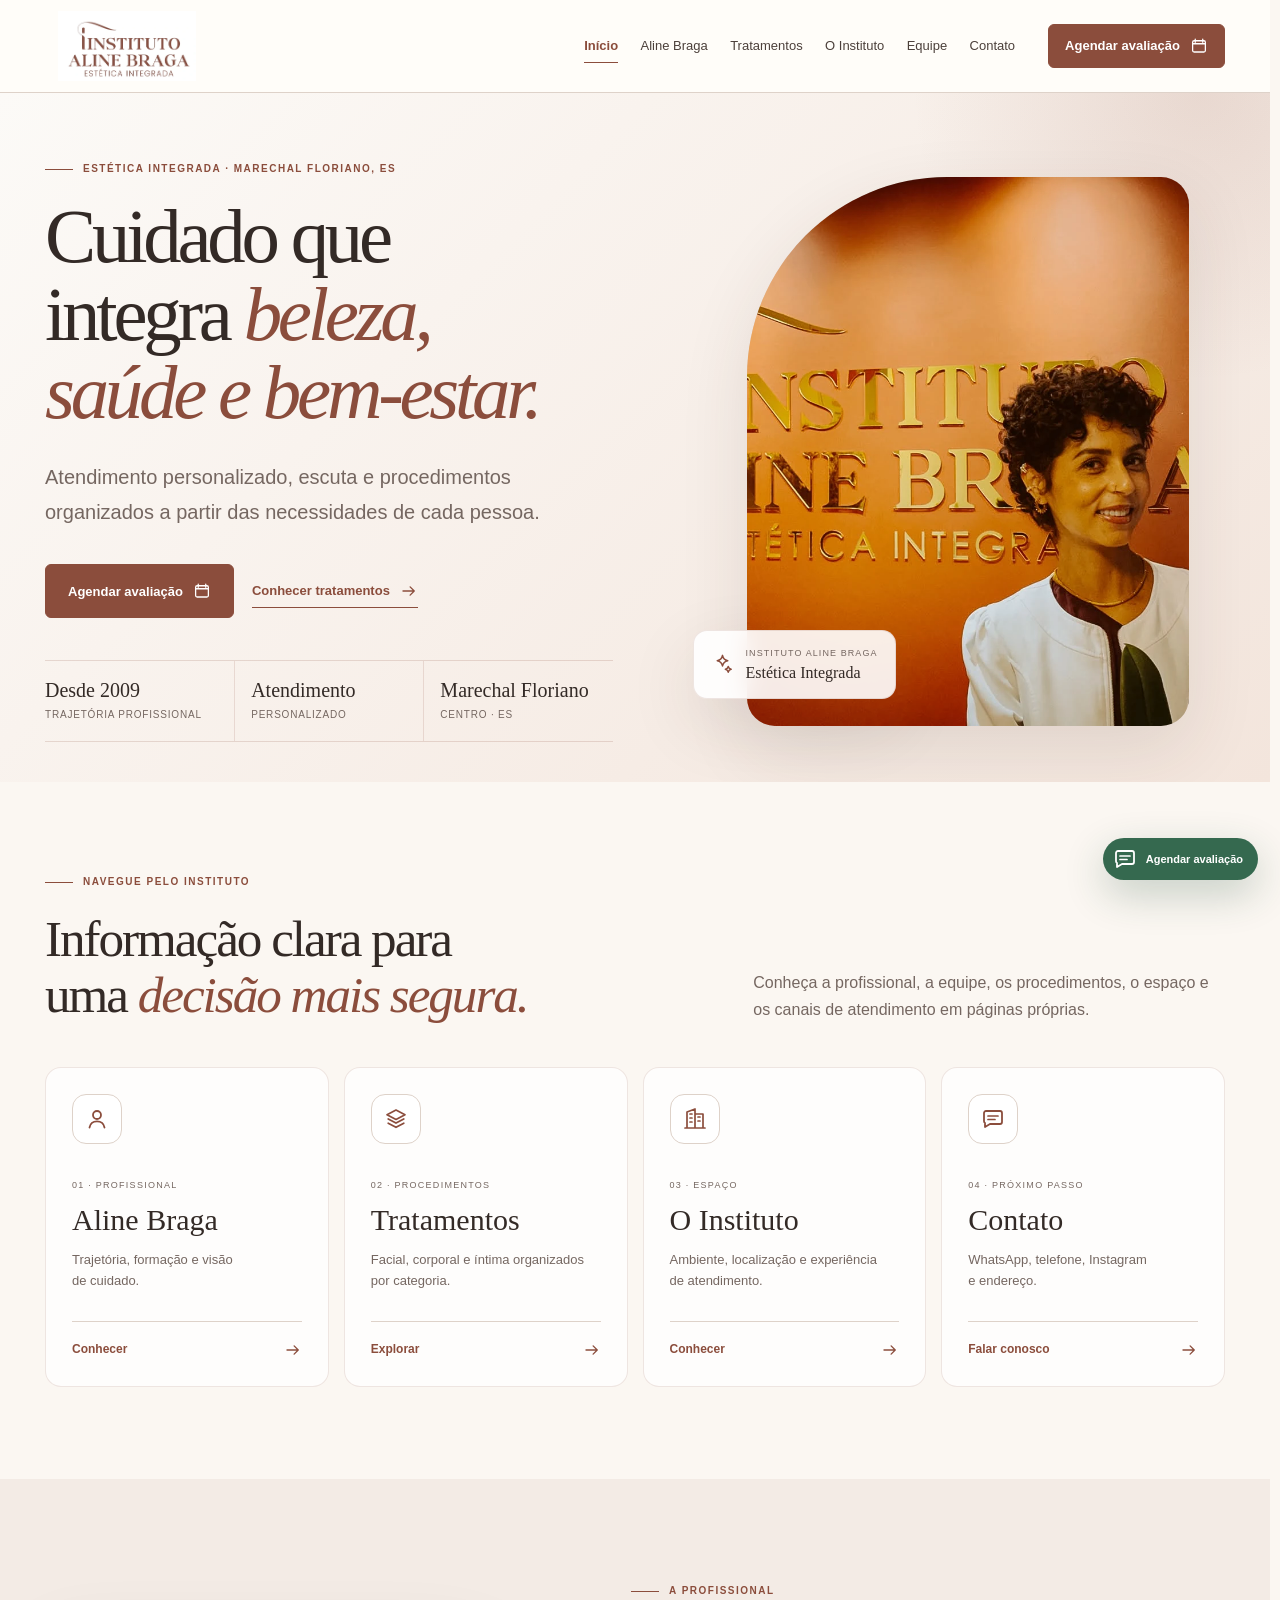
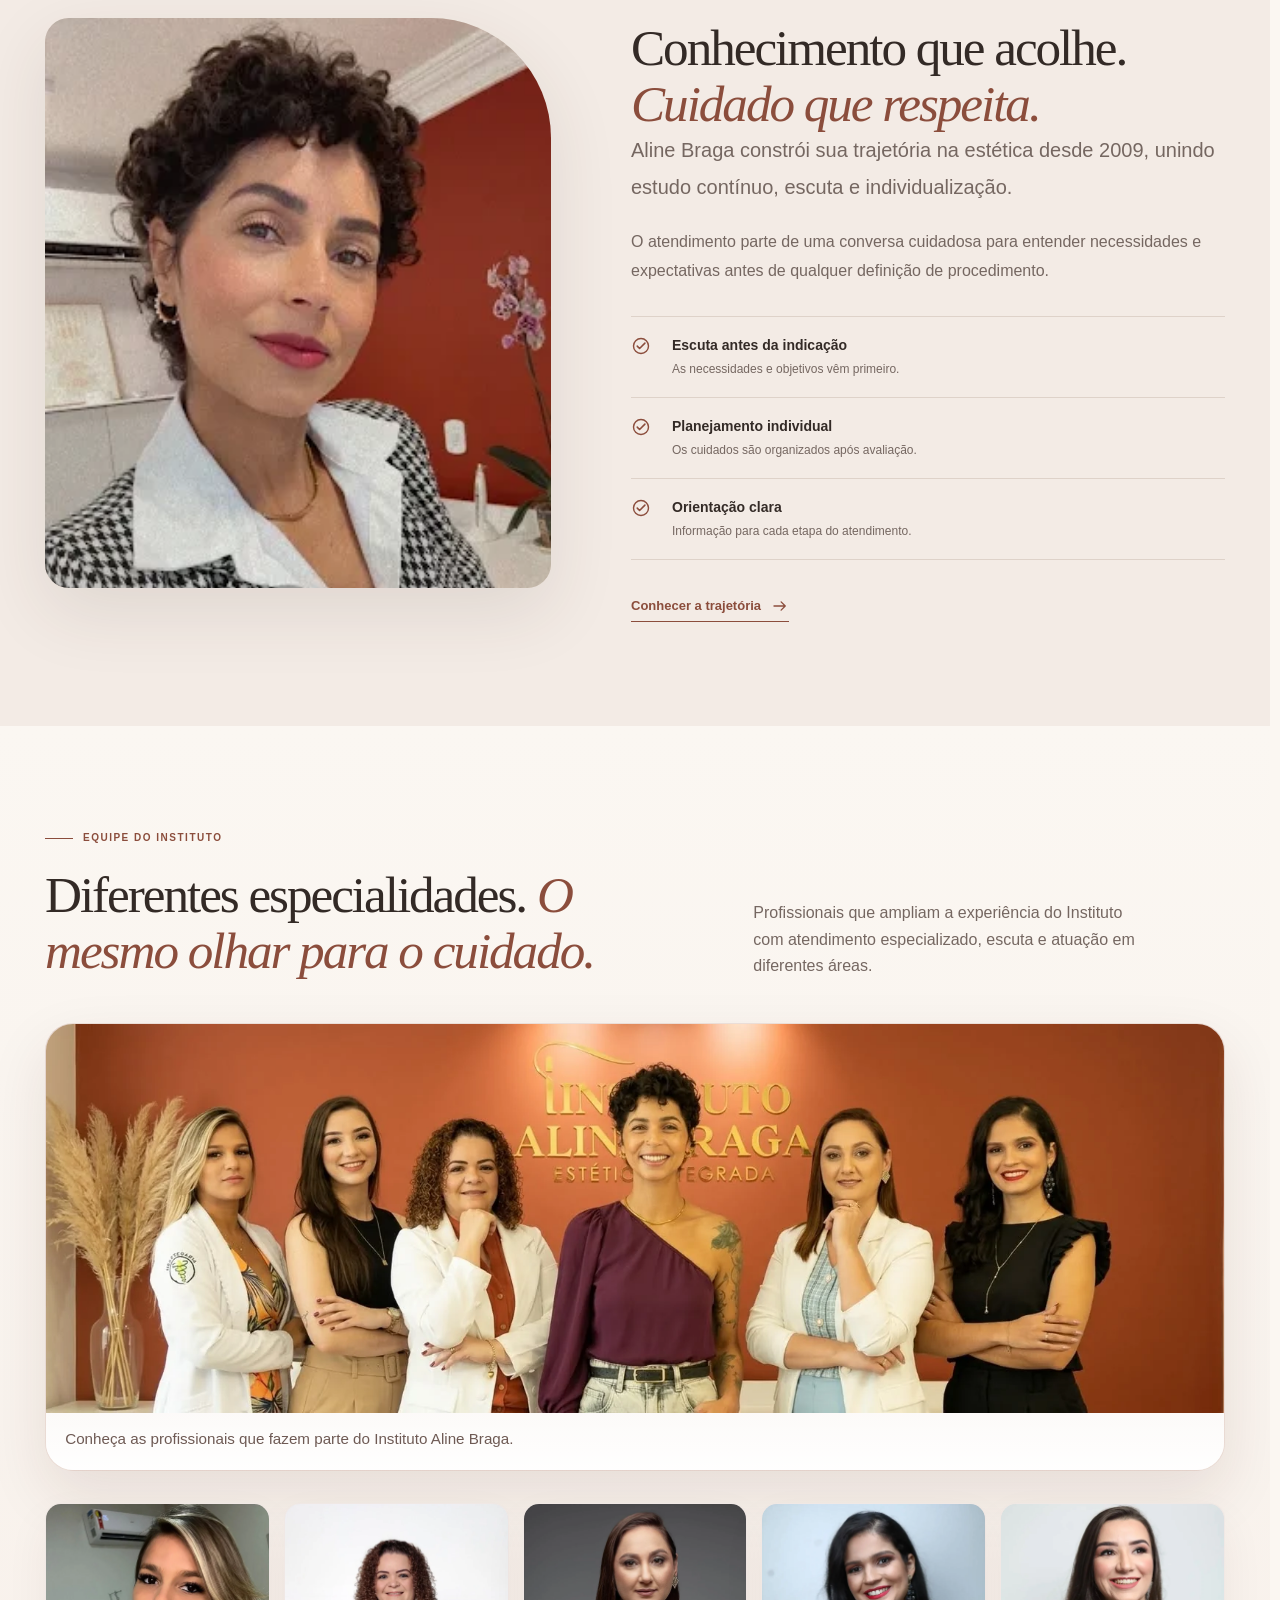
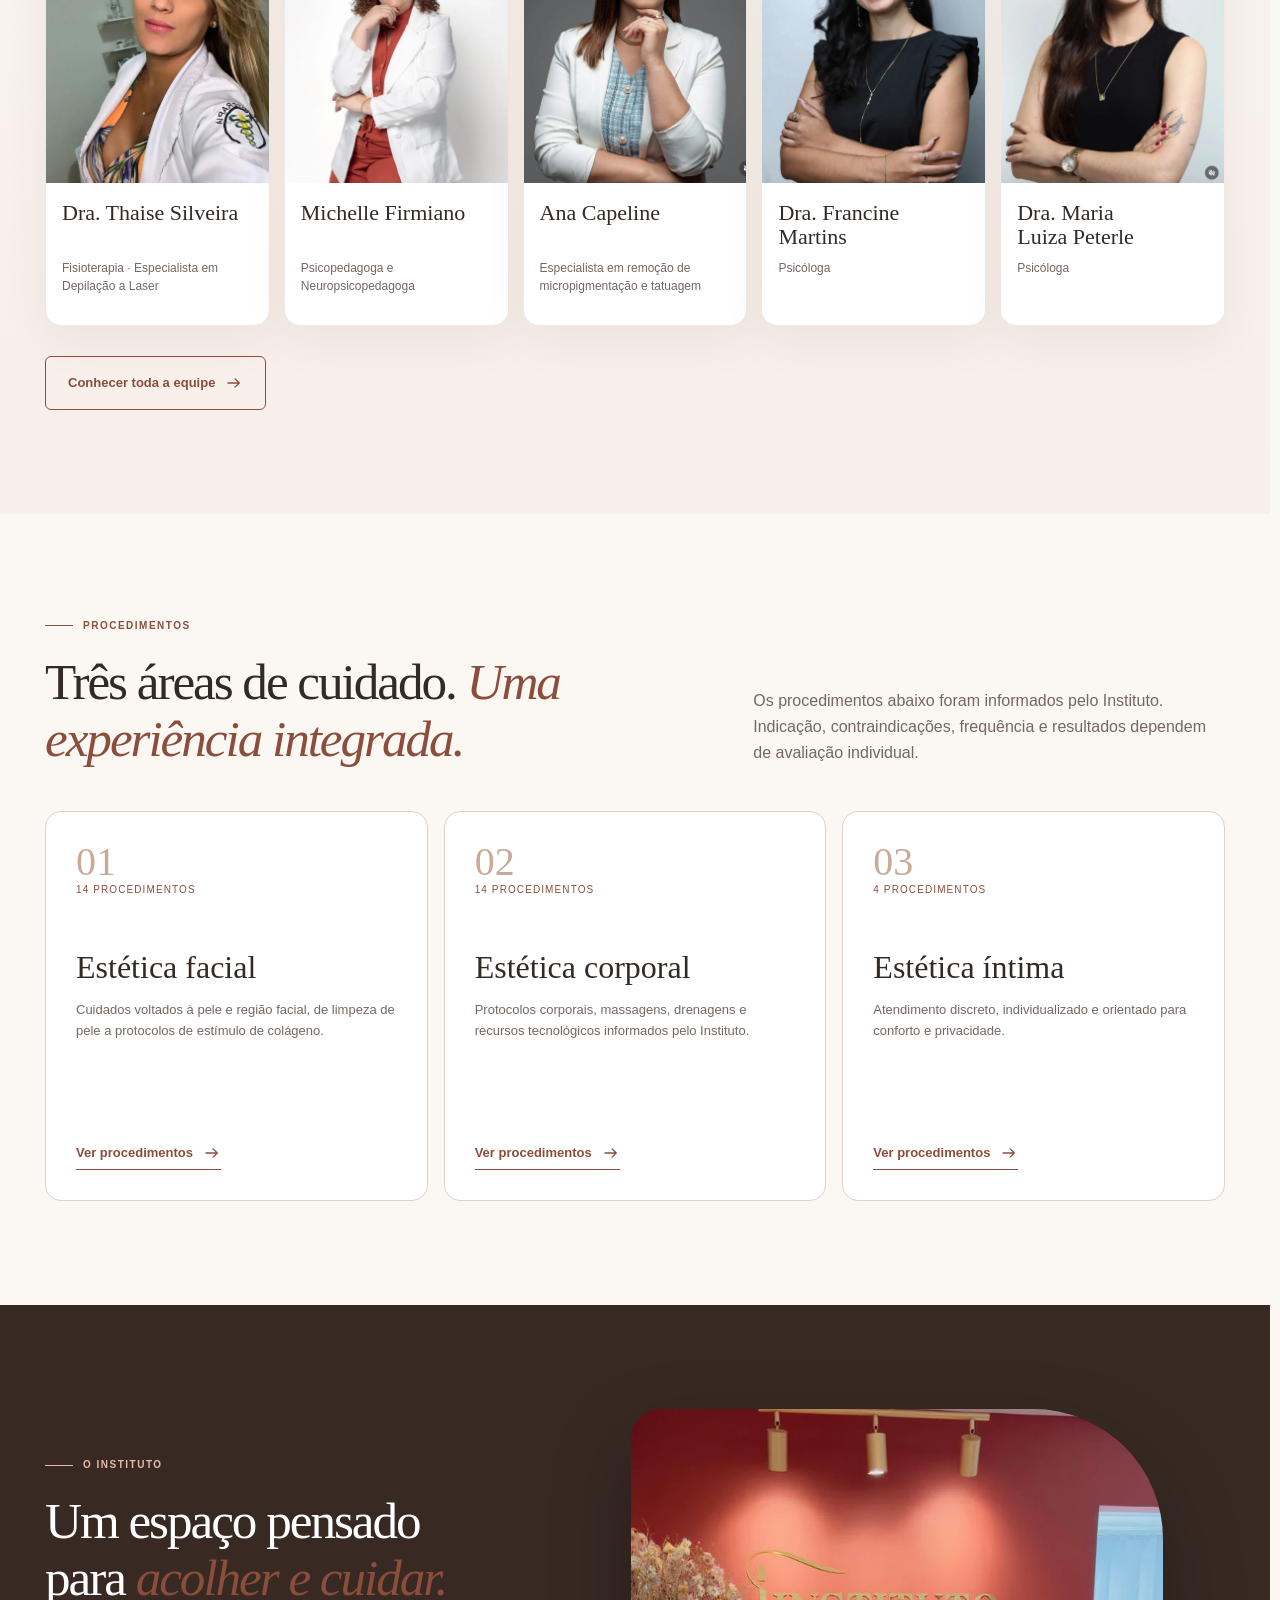
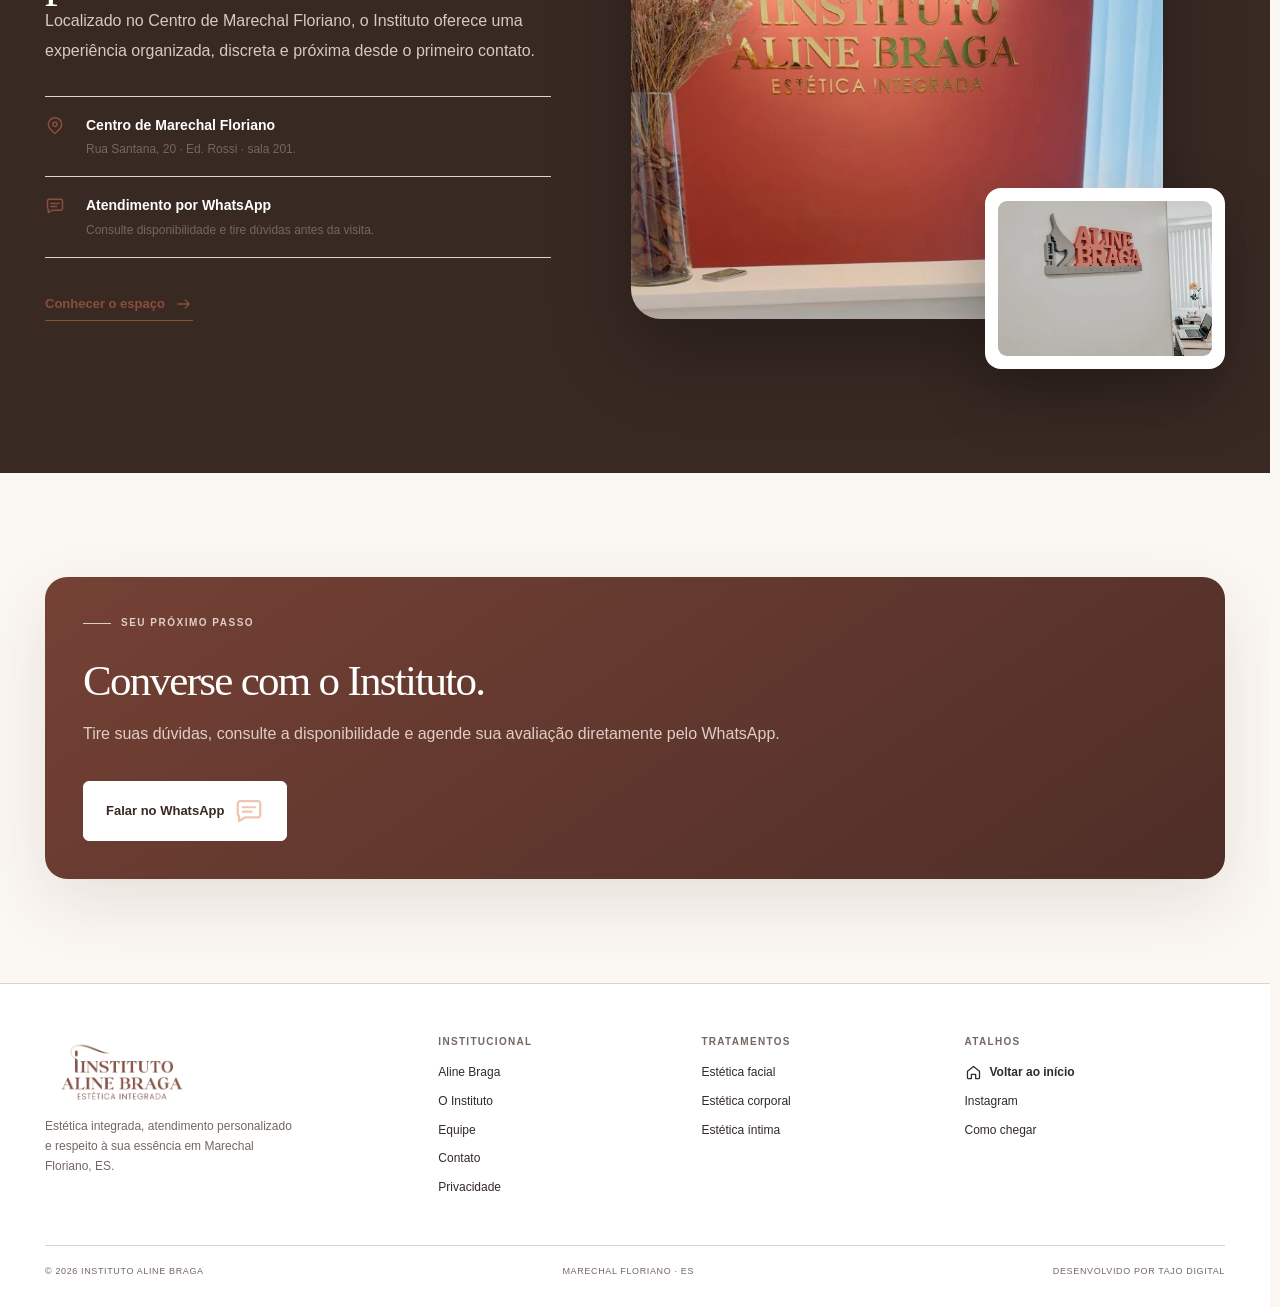
==== index.html @ 1ebc4a9a "Add files via upload" ====
<!DOCTYPE html>

<html lang="pt-BR"><head><meta charset="utf-8"/><meta content="width=device-width,initial-scale=1,viewport-fit=cover" name="viewport"/><meta content="#8b4d3c" name="theme-color"/><meta content="light" name="color-scheme"/><title>Instituto Aline Braga | Estética Integrada em Marechal Floriano - ES</title><meta name="description" content="Instituto Aline Braga em Marechal Floriano, ES. Estética facial, corporal e íntima com atendimento individualizado, cuidado integrado e agendamento pelo WhatsApp."><meta name="robots" content="index,follow,max-image-preview:large,max-snippet:-1,max-video-preview:-1"><meta content="Instituto Aline Braga" name="author"/><link rel="canonical" href="https://institutoalinebraga.com.br/"><meta content="website" property="og:type"/><meta content="pt_BR" property="og:locale"/><meta content="Instituto Aline Braga" property="og:site_name"/><meta property="og:title" content="Instituto Aline Braga | Estética Integrada em Marechal Floriano - ES"><meta property="og:description" content="Instituto Aline Braga em Marechal Floriano, ES. Estética facial, corporal e íntima com atendimento individualizado, cuidado integrado e agendamento pelo WhatsApp."><meta property="og:url" content="https://institutoalinebraga.com.br/"><meta property="og:image" content="https://institutoalinebraga.com.br/assets/images/og-instituto-aline-braga.jpg"><meta property="og:image:alt" content="Instituto Aline Braga — Estética Integrada em Marechal Floriano, ES"><meta name="twitter:card" content="summary_large_image"><meta name="twitter:title" content="Instituto Aline Braga | Estética Integrada em Marechal Floriano - ES"><meta name="twitter:description" content="Instituto Aline Braga em Marechal Floriano, ES. Estética facial, corporal e íntima com atendimento individualizado, cuidado integrado e agendamento pelo WhatsApp."><meta name="twitter:image" content="https://institutoalinebraga.com.br/assets/images/og-instituto-aline-braga.jpg"><link href="manifest.webmanifest" rel="manifest"/><link href="assets/css/styles.a6424c4df5.css" rel="stylesheet"/><script type="application/ld+json">{"@context":"https://schema.org","@graph":[{"@type":"HealthAndBeautyBusiness","@id":"https://institutoalinebraga.com.br/#instituto","name":"Instituto Aline Braga","url":"https://institutoalinebraga.com.br/","telephone":"+55 27 99580-0788","email":"alinebragaesteticista@hotmail.com","description":"Instituto de estética integrada em Marechal Floriano, Espírito Santo, com atendimento personalizado e cuidados faciais, corporais e íntimos.","image":["https://institutoalinebraga.com.br/assets/images/aline-no-instituto.webp","https://institutoalinebraga.com.br/assets/images/recepcao-instituto.webp","https://institutoalinebraga.com.br/assets/images/logo-ambiente.webp"],"logo":"https://institutoalinebraga.com.br/assets/images/logo-oficial.webp","address":{"@type":"PostalAddress","streetAddress":"Rua Santana, 20, 2º andar, sala 201 — Ed. Rossi","addressLocality":"Marechal Floriano","addressRegion":"ES","postalCode":"29255-000","addressCountry":"BR"},"areaServed":{"@type":"City","name":"Marechal Floriano","containedInPlace":{"@type":"State","name":"Espírito Santo"}},"hasMap":"https://www.google.com/maps/search/?api=1&query=Ed.+Rossi+Rua+Santana+20+Marechal+Floriano+ES","sameAs":["https://www.instagram.com/institutobragasb/"],"founder":{"@id":"https://institutoalinebraga.com.br/#aline"},"hasOfferCatalog":{"@type":"OfferCatalog","name":"Procedimentos do Instituto Aline Braga","itemListElement":[{"@type":"OfferCatalog","name":"Estética facial","itemListElement":[{"@type":"Offer","itemOffered":{"@type":"Service","name":"Limpeza de pele"}},{"@type":"Offer","itemOffered":{"@type":"Service","name":"Acompanhamento contra acne adolescente e adulto"}},{"@type":"Offer","itemOffered":{"@type":"Service","name":"Peeling químico"}},{"@type":"Offer","itemOffered":{"@type":"Service","name":"Microagulhamento"}},{"@type":"Offer","itemOffered":{"@type":"Service","name":"Tratamento para flacidez"}},{"@type":"Offer","itemOffered":{"@type":"Service","name":"Estímulo de colágeno"}},{"@type":"Offer","itemOffered":{"@type":"Service","name":"Blefaroplastia sem corte"}},{"@type":"Offer","itemOffered":{"@type":"Service","name":"Lipo de papada sem corte"}},{"@type":"Offer","itemOffered":{"@type":"Service","name":"Peeling de plasma"}},{"@type":"Offer","itemOffered":{"@type":"Service","name":"Drenagem linfática facial"}},{"@type":"Offer","itemOffered":{"@type":"Service","name":"Hidratação facial"}},{"@type":"Offer","itemOffered":{"@type":"Service","name":"Tratamento para cicatriz de acne"}},{"@type":"Offer","itemOffered":{"@type":"Service","name":"Dermaplaning"}},{"@type":"Offer","itemOffered":{"@type":"Service","name":"Nutri Gloss Labial"}}]},{"@type":"OfferCatalog","name":"Estética corporal","itemListElement":[{"@type":"Offer","itemOffered":{"@type":"Service","name":"Tratamento para gordura localizada"}},{"@type":"Offer","itemOffered":{"@type":"Service","name":"Tratamento para flacidez"}},{"@type":"Offer","itemOffered":{"@type":"Service","name":"Drenagem linfática"}},{"@type":"Offer","itemOffered":{"@type":"Service","name":"Drenagem linfática pós-operatória"}},{"@type":"Offer","itemOffered":{"@type":"Service","name":"Massagem relaxante"}},{"@type":"Offer","itemOffered":{"@type":"Service","name":"Massagem para tensão muscular com aplicação de ventosas"}},{"@type":"Offer","itemOffered":{"@type":"Service","name":"Limpeza de pele nas costas"}},{"@type":"Offer","itemOffered":{"@type":"Service","name":"Clareamento das axilas"}},{"@type":"Offer","itemOffered":{"@type":"Service","name":"Tratamento para foliculite"}},{"@type":"Offer","itemOffered":{"@type":"Service","name":"Remoção de verrugas e ceratoses"}},{"@type":"Offer","itemOffered":{"@type":"Service","name":"Esfoliação e hidratação nas costas"}},{"@type":"Offer","itemOffered":{"@type":"Service","name":"Corrente Russa – tonificação muscular"}},{"@type":"Offer","itemOffered":{"@type":"Service","name":"Radiofrequência"}},{"@type":"Offer","itemOffered":{"@type":"Service","name":"Aplicação de laser em feridas, fissura mamilar, herpes labial, pós-cirurgia e acne"}}]},{"@type":"OfferCatalog","name":"Estética íntima","itemListElement":[{"@type":"Offer","itemOffered":{"@type":"Service","name":"Depilação a laser"}},{"@type":"Offer","itemOffered":{"@type":"Service","name":"Depilação a cera"}},{"@type":"Offer","itemOffered":{"@type":"Service","name":"Clareamento íntimo"}},{"@type":"Offer","itemOffered":{"@type":"Service","name":"Rejuvenescimento íntimo"}}]}]},"foundingDate":"2012-11-19","employee":[{"@type":"Person","name":"Dra. Thaise Silveira","jobTitle":"Fisioterapia — Especialista em Depilação a Laser","image":"https://institutoalinebraga.com.br/assets/images/thaise-silveira.webp"},{"@type":"Person","name":"Michelle Firmiano","jobTitle":"Psicopedagoga e Neuropsicopedagoga","image":"https://institutoalinebraga.com.br/assets/images/michelle-firmiano.webp"},{"@type":"Person","name":"Ana Capeline","jobTitle":"Especialista em remoção de micropigmentação e tatuagem","image":"https://institutoalinebraga.com.br/assets/images/ana-capeline.webp"},{"@type":"Person","name":"Dra. Francine Martins","jobTitle":"Psicóloga","image":"https://institutoalinebraga.com.br/assets/images/francine-martins.webp"},{"@type":"Person","name":"Dra. Maria Luiza Peterle","jobTitle":"Psicóloga","image":"https://institutoalinebraga.com.br/assets/images/maria-luiza-peterle.webp"}]},{"@type":"Person","@id":"https://institutoalinebraga.com.br/#aline","name":"Aline Braga Endlich","jobTitle":"Esteticista","worksFor":{"@id":"https://institutoalinebraga.com.br/#instituto"},"description":"Esteticista por formação, pós-graduada em Saúde da Mulher e em aprofundamento em Anatomia e Fisiologia Humana."},{"@type":"WebSite","@id":"https://institutoalinebraga.com.br/#website","name":"Instituto Aline Braga","url":"https://institutoalinebraga.com.br/","inLanguage":"pt-BR","publisher":{"@id":"https://institutoalinebraga.com.br/#instituto"}},{"@type":"WebPage","@id":"https://institutoalinebraga.com.br/#pagina","url":"https://institutoalinebraga.com.br/","name":"Instituto Aline Braga | Estética em Marechal Floriano, ES","description":"Instituto Aline Braga em Marechal Floriano, ES. Estética facial, corporal e íntima com atendimento personalizado, escuta e cuidado individualizado.","inLanguage":"pt-BR","isPartOf":{"@id":"https://institutoalinebraga.com.br/#website"},"about":{"@id":"https://institutoalinebraga.com.br/#instituto"}}]}</script><meta name="googlebot" content="index,follow,max-image-preview:large,max-snippet:-1"><meta name="application-name" content="Instituto Aline Braga"><meta property="og:image:secure_url" content="https://institutoalinebraga.com.br/assets/images/og-instituto-aline-braga.jpg"><meta property="og:image:type" content="image/jpeg"><meta property="og:image:width" content="1200"><meta property="og:image:height" content="630"><meta name="twitter:image:alt" content="Instituto Aline Braga — Estética Integrada em Marechal Floriano, ES"><link rel="icon" type="image/png" sizes="32x32" href="assets/images/favicon-32.png"><link rel="icon" type="image/png" sizes="48x48" href="assets/images/favicon-48.png"><link rel="icon" type="image/png" sizes="16x16" href="assets/images/favicon-16.png"><link rel="shortcut icon" href="favicon.ico"><link rel="apple-touch-icon" sizes="180x180" href="assets/images/apple-touch-icon.png"><meta name="geo.region" content="BR-ES"><meta name="geo.placename" content="Marechal Floriano"></head><body><a class="skip-link" href="#conteudo">Ir para o conteúdo</a><div aria-hidden="true" id="scroll-progress"></div><header class="site-header"><div class="container header-inner"><a aria-label="Instituto Aline Braga — início" class="brand" href="/"><img alt="Instituto Aline Braga — Estética Integrada" height="104" src="assets/images/logo-oficial.webp" width="206"/></a><nav aria-label="Navegação principal" class="desktop-nav"><a aria-current="page" class="active" href="/">Início</a><a class="" href="/aline-braga/">Aline Braga</a><a class="" href="/tratamentos/">Tratamentos</a><a class="" href="/instituto/">O Instituto</a><a href="/equipe/">Equipe</a><a class="" href="/contato/">Contato</a></nav><a class="button button-small header-cta" href="https://wa.me/5527995800788?text=Ol%C3%A1%2C%20Aline%21%20Vim%20pelo%20site%20do%20Instituto%20e%20gostaria%20de%20agendar%20uma%20avalia%C3%A7%C3%A3o." rel="noopener noreferrer" target="_blank">Agendar avaliação<span aria-hidden="true" class="icon icon-calendar"></span></a><button aria-controls="mobile-menu" aria-expanded="false" aria-label="Abrir menu" class="menu-toggle" type="button"><span></span><span></span></button></div><nav aria-label="Navegação mobile" class="mobile-nav" id="mobile-menu"><a aria-current="page" href="/">Início<span aria-hidden="true" class="icon icon-arrow-right"></span></a><a href="/aline-braga/">Aline Braga<span aria-hidden="true" class="icon icon-arrow-right"></span></a><a href="/tratamentos/">Tratamentos<span aria-hidden="true" class="icon icon-arrow-right"></span></a><a href="/instituto/">O Instituto<span aria-hidden="true" class="icon icon-arrow-right"></span></a><a href="/equipe/">Equipe<span aria-hidden="true" class="icon icon-arrow-right"></span></a><a href="/contato/">Contato<span aria-hidden="true" class="icon icon-arrow-right"></span></a><a class="button" href="https://wa.me/5527995800788?text=Ol%C3%A1%2C%20Aline%21%20Vim%20pelo%20site%20do%20Instituto%20e%20gostaria%20de%20agendar%20uma%20avalia%C3%A7%C3%A3o." rel="noopener noreferrer" target="_blank">Agendar avaliação<span aria-hidden="true" class="icon icon-calendar"></span></a></nav></header><main id="conteudo"><section class="hero"><div class="container hero-grid"><div class="hero-copy reveal"><p class="eyebrow">Estética integrada · Marechal Floriano, ES</p><h1>Cuidado que integra <em>beleza, saúde e bem-estar.</em></h1><p class="lead">Atendimento personalizado, escuta e procedimentos organizados a partir das necessidades de cada pessoa.</p><div class="hero-actions"><a class="button" href="https://wa.me/5527995800788?text=Ol%C3%A1%2C%20Aline%21%20Conheci%20o%20Instituto%20pelo%20site%20e%20gostaria%20de%20agendar%20uma%20avalia%C3%A7%C3%A3o." rel="noopener noreferrer" target="_blank">Agendar avaliação<span aria-hidden="true" class="icon icon-calendar"></span></a><a class="text-link" href="/tratamentos/">Conhecer tratamentos<span aria-hidden="true" class="icon icon-arrow-right"></span></a></div><div class="hero-trust"><div><strong>Desde 2009</strong><span>trajetória profissional</span></div><div><strong>Atendimento</strong><span>personalizado</span></div><div><strong>Marechal Floriano</strong><span>Centro · ES</span></div></div></div><div class="hero-visual reveal"><figure class="hero-photo"><img alt="Aline Braga no Instituto Aline Braga" fetchpriority="high" height="960" src="assets/images/aline-no-instituto.webp" width="1280"/></figure><div class="hero-card"><span aria-hidden="true" class="icon icon-sparkle"></span><div><small>Instituto Aline Braga</small><strong>Estética Integrada</strong></div></div></div></div></section><section class="portal-section"><div class="container"><div class="section-heading reveal"><div><p class="eyebrow">Navegue pelo Instituto</p><h2>Informação clara para uma <em>decisão mais segura.</em></h2></div><p>Conheça a profissional, a equipe, os procedimentos, o espaço e os canais de atendimento em páginas próprias.</p></div><div class="portal-grid"><a class="portal-card reveal" href="/aline-braga/"><span class="portal-icon"><span aria-hidden="true" class="icon icon-person"></span></span><small>01 · Profissional</small><h3>Aline Braga</h3><p>Trajetória, formação e visão de cuidado.</p><span class="card-action">Conhecer<span aria-hidden="true" class="icon icon-arrow-right"></span></span></a><a class="portal-card reveal" href="/tratamentos/"><span class="portal-icon"><span aria-hidden="true" class="icon icon-layers"></span></span><small>02 · Procedimentos</small><h3>Tratamentos</h3><p>Facial, corporal e íntima organizados por categoria.</p><span class="card-action">Explorar<span aria-hidden="true" class="icon icon-arrow-right"></span></span></a><a class="portal-card reveal" href="/instituto/"><span class="portal-icon"><span aria-hidden="true" class="icon icon-building"></span></span><small>03 · Espaço</small><h3>O Instituto</h3><p>Ambiente, localização e experiência de atendimento.</p><span class="card-action">Conhecer<span aria-hidden="true" class="icon icon-arrow-right"></span></span></a><a class="portal-card reveal" href="/contato/"><span class="portal-icon"><span aria-hidden="true" class="icon icon-message"></span></span><small>04 · Próximo passo</small><h3>Contato</h3><p>WhatsApp, telefone, Instagram e endereço.</p><span class="card-action">Falar conosco<span aria-hidden="true" class="icon icon-arrow-right"></span></span></a></div></div></section><section class="section section-soft"><div class="container split"><figure class="image-frame aline reveal"><img alt="Retrato de Aline Braga" height="510" loading="lazy" src="assets/images/aline-retrato.webp" width="287"/></figure><div class="copy reveal"><p class="eyebrow">A profissional</p><h2>Conhecimento que acolhe. <em>Cuidado que respeita.</em></h2><p class="lead">Aline Braga constrói sua trajetória na estética desde 2009, unindo estudo contínuo, escuta e individualização.</p><p>O atendimento parte de uma conversa cuidadosa para entender necessidades e expectativas antes de qualquer definição de procedimento.</p><ul class="feature-list"><li><span aria-hidden="true" class="icon icon-check"></span><div><strong>Escuta antes da indicação</strong><span>As necessidades e objetivos vêm primeiro.</span></div></li><li><span aria-hidden="true" class="icon icon-check"></span><div><strong>Planejamento individual</strong><span>Os cuidados são organizados após avaliação.</span></div></li><li><span aria-hidden="true" class="icon icon-check"></span><div><strong>Orientação clara</strong><span>Informação para cada etapa do atendimento.</span></div></li></ul><a class="text-link" href="/aline-braga/">Conhecer a trajetória<span aria-hidden="true" class="icon icon-arrow-right"></span></a></div></div></section><section aria-labelledby="equipe-home-title" class="section team-preview-section">
<div class="container">
<div class="section-heading reveal">
<div><p class="eyebrow">Equipe do Instituto</p><h2 id="equipe-home-title">Diferentes especialidades. <em>O mesmo olhar para o cuidado.</em></h2></div>
<p>Profissionais que ampliam a experiência do Instituto com atendimento especializado, escuta e atuação em diferentes áreas.</p>
</div>
<figure class="team-home-hero reveal"><img alt="Equipe completa do Instituto Aline Braga" height="640" loading="lazy" src="assets/images/equipe-completa.webp" width="1600"/><figcaption>Conheça as profissionais que fazem parte do Instituto Aline Braga.</figcaption></figure><div class="team-preview-grid"><article class="team-mini-card reveal"><figure><img alt="Dra. Thaise Silveira, Fisioterapia · Especialista em Depilação a Laser" height="1125" loading="lazy" src="assets/images/thaise-silveira.webp" width="900"/></figure><div class="team-mini-copy"><h3>Dra. Thaise Silveira</h3><p>Fisioterapia · Especialista em Depilação a Laser</p></div></article><article class="team-mini-card reveal"><figure><img alt="Michelle Firmiano, Psicopedagoga e Neuropsicopedagoga" height="1125" loading="lazy" src="assets/images/michelle-firmiano.webp" width="900"/></figure><div class="team-mini-copy"><h3>Michelle Firmiano</h3><p>Psicopedagoga e Neuropsicopedagoga</p></div></article><article class="team-mini-card reveal"><figure><img alt="Ana Capeline, Especialista em remoção de micropigmentação e tatuagem" height="1125" loading="lazy" src="assets/images/ana-capeline.webp" width="900"/></figure><div class="team-mini-copy"><h3>Ana Capeline</h3><p>Especialista em remoção de micropigmentação e tatuagem</p></div></article><article class="team-mini-card reveal"><figure><img alt="Dra. Francine Martins, Psicóloga" height="1125" loading="lazy" src="assets/images/francine-martins.webp" width="900"/></figure><div class="team-mini-copy"><h3>Dra. Francine Martins</h3><p>Psicóloga</p></div></article><article class="team-mini-card reveal"><figure><img alt="Dra. Maria Luiza Peterle, Psicóloga" height="1125" loading="lazy" src="assets/images/maria-luiza-peterle.webp" width="900"/></figure><div class="team-mini-copy"><h3>Dra. Maria Luiza Peterle</h3><p>Psicóloga</p></div></article></div>
<div class="section-action reveal"><a class="button button-outline" href="/equipe/">Conhecer toda a equipe<span aria-hidden="true" class="icon icon-arrow-right"></span></a></div>
</div>
</section><section class="section"><div class="container"><div class="section-heading reveal"><div><p class="eyebrow">Procedimentos</p><h2>Três áreas de cuidado. <em>Uma experiência integrada.</em></h2></div><p>Os procedimentos abaixo foram informados pelo Instituto. Indicação, contraindicações, frequência e resultados dependem de avaliação individual.</p></div><div class="treatment-preview-grid"><article class="treatment-preview reveal"><span class="number">01</span><span class="count">14 procedimentos</span><h3>Estética facial</h3><p>Cuidados voltados à pele e região facial, de limpeza de pele a protocolos de estímulo de colágeno.</p><a class="text-link" href="/tratamentos/estetica-facial/">Ver procedimentos<span aria-hidden="true" class="icon icon-arrow-right"></span></a></article><article class="treatment-preview reveal"><span class="number">02</span><span class="count">14 procedimentos</span><h3>Estética corporal</h3><p>Protocolos corporais, massagens, drenagens e recursos tecnológicos informados pelo Instituto.</p><a class="text-link" href="/tratamentos/estetica-corporal/">Ver procedimentos<span aria-hidden="true" class="icon icon-arrow-right"></span></a></article><article class="treatment-preview reveal"><span class="number">03</span><span class="count">4 procedimentos</span><h3>Estética íntima</h3><p>Atendimento discreto, individualizado e orientado para conforto e privacidade.</p><a class="text-link" href="/tratamentos/estetica-intima/">Ver procedimentos<span aria-hidden="true" class="icon icon-arrow-right"></span></a></article></div></div></section><section class="section institute-preview"><div class="container split"><div class="copy reveal"><p class="eyebrow">O Instituto</p><h2>Um espaço pensado para <em>acolher e cuidar.</em></h2><p>Localizado no Centro de Marechal Floriano, o Instituto oferece uma experiência organizada, discreta e próxima desde o primeiro contato.</p><ul class="feature-list"><li><span aria-hidden="true" class="icon icon-pin"></span><div><strong>Centro de Marechal Floriano</strong><span>Rua Santana, 20 · Ed. Rossi · sala 201.</span></div></li><li><span aria-hidden="true" class="icon icon-message"></span><div><strong>Atendimento por WhatsApp</strong><span>Consulte disponibilidade e tire dúvidas antes da visita.</span></div></li></ul><a class="text-link" href="/instituto/">Conhecer o espaço<span aria-hidden="true" class="icon icon-arrow-right"></span></a></div><div class="reception-stack reveal"><figure class="reception-main"><img alt="Recepção do Instituto Aline Braga" height="701" loading="lazy" src="assets/images/recepcao-instituto.webp" width="720"/></figure><figure class="reception-small"><img alt="Identidade visual do Instituto Aline Braga no ambiente" height="510" loading="lazy" src="assets/images/logo-ambiente.webp" width="382"/></figure></div></div></section><section class="section"><div class="container"><div class="location-card reveal"><p class="eyebrow">Seu próximo passo</p><h2>Converse com o Instituto.</h2><p>Tire suas dúvidas, consulte a disponibilidade e agende sua avaliação diretamente pelo WhatsApp.</p><a class="button button-light" href="https://wa.me/5527995800788?text=Ol%C3%A1%2C%20Aline%21%20Vim%20pelo%20site%20do%20Instituto%20e%20gostaria%20de%20consultar%20a%20disponibilidade%20para%20uma%20avalia%C3%A7%C3%A3o." rel="noopener noreferrer" target="_blank">Falar no WhatsApp<span aria-hidden="true" class="icon icon-message"></span></a></div></div></section></main><footer class="site-footer"><div class="container footer-main"><div class="footer-brand"><a class="brand" href="/"><img alt="Instituto Aline Braga — Estética Integrada" height="104" src="assets/images/logo-oficial.webp" width="206"/></a><p>Estética integrada, atendimento personalizado e respeito à sua essência em Marechal Floriano, ES.</p></div><div class="footer-col"><h3>Institucional</h3><a href="/aline-braga/">Aline Braga</a><a href="/instituto/">O Instituto</a><a href="/equipe/">Equipe</a><a href="/contato/">Contato</a><a href="/privacidade/">Privacidade</a></div><div class="footer-col"><h3>Tratamentos</h3><a href="/tratamentos/estetica-facial/">Estética facial</a><a href="/tratamentos/estetica-corporal/">Estética corporal</a><a href="/tratamentos/estetica-intima/">Estética íntima</a></div><div class="footer-col"><h3>Atalhos</h3><a class="back-home" href="/"><span aria-hidden="true" class="icon icon-home"></span>Voltar ao início</a><a href="https://www.instagram.com/institutobragasb/" rel="noopener noreferrer" target="_blank">Instagram</a><a href="https://www.google.com/maps/search/?api=1&amp;query=Ed.+Rossi+Rua+Santana+20+Marechal+Floriano+ES" rel="noopener noreferrer" target="_blank">Como chegar</a></div></div><div class="container footer-bottom"><span>© <span id="year">2026</span> Instituto Aline Braga</span><span>Marechal Floriano · ES</span><span>Desenvolvido por <a href="https://tajodigital.com.br" rel="noopener noreferrer" target="_blank">TAJO Digital</a></span></div></footer><a aria-label="Falar com o Instituto Aline Braga pelo WhatsApp" class="whatsapp-float" href="https://wa.me/5527995800788?text=Ol%C3%A1%2C%20Aline%21%20Vim%20pelo%20site%20e%20gostaria%20de%20informa%C3%A7%C3%B5es%20sobre%20uma%20avalia%C3%A7%C3%A3o." rel="noopener noreferrer" target="_blank"><span aria-hidden="true" class="icon icon-message"></span><span>Agendar avaliação</span></a><button aria-label="Voltar ao topo" id="back-to-top" type="button"><span aria-hidden="true" class="icon icon-arrow-up"></span></button><script defer="" src="assets/js/script.83de97034f.js"></script></body></html>
---- assets/css/styles.a6424c4df5.css ----
:root{--brand:#8b4d3c;--brand-dark:#67382e;--gold:#b78b46;--cream:#fbf7f2;--surface:#fffdf9;--sand:#f2e2d7;--dark:#382923;--ink:#332a26;--muted:#756761;--line:#ded2c9;--serif:Georgia,'Times New Roman',serif;--sans:'Segoe UI',-apple-system,BlinkMacSystemFont,Arial,sans-serif;--header:92px;--shadow:0 24px 70px rgba(62,42,34,.11);--ease:cubic-bezier(.22,1,.36,1)}*{box-sizing:border-box}html{scroll-behavior:smooth;scroll-padding-top:calc(var(--header) + 22px);scrollbar-gutter:stable;scrollbar-width:thin;scrollbar-color:#aa7866 #f6eee8}body{margin:0;background:var(--cream);color:var(--ink);font:16px/1.65 var(--sans);-webkit-font-smoothing:antialiased;overflow-x:hidden}body.menu-open{overflow:hidden}img{display:block;max-width:100%;height:auto}figure,blockquote{margin:0}a{color:inherit;text-decoration:none}button,a,summary{-webkit-tap-highlight-color:transparent}button{font:inherit}p{margin:0 0 20px;text-wrap:pretty}h1,h2,h3{margin:0;font-family:var(--serif);font-weight:400;text-wrap:balance}h1{font-size:clamp(48px,6vw,84px);line-height:1.02;letter-spacing:-.055em}h2{font-size:clamp(36px,4vw,58px);line-height:1.1;letter-spacing:-.04em}h3{font-size:28px;line-height:1.2}em{font-weight:400;color:var(--brand)}::selection{background:var(--sand);color:var(--dark)}:focus-visible{outline:3px solid var(--brand);outline-offset:4px}.container{width:min(1180px,calc(100% - 80px));margin-inline:auto}.section{padding:104px 0}.section-soft{background:#f3ebe5}.section-dark{background:var(--dark);color:#fff}.eyebrow{display:flex;align-items:center;gap:10px;color:var(--brand);font-size:10px;font-weight:700;letter-spacing:.15em;text-transform:uppercase;margin:0 0 20px}.eyebrow::before{content:'';width:28px;height:1px;background:currentColor}.lead{font-size:20px;line-height:1.75}.muted{color:var(--muted)}.skip-link{position:fixed;z-index:2000;top:12px;left:12px;background:#fff;padding:11px 15px;transform:translateY(-180%);border:1px solid var(--line)}.skip-link:focus{transform:none}.icon{display:inline-block;width:18px;height:18px;flex:0 0 auto;background:currentColor;mask-repeat:no-repeat;mask-position:center;mask-size:contain;-webkit-mask-repeat:no-repeat;-webkit-mask-position:center;-webkit-mask-size:contain}.icon-home{mask-image:url('../icons/home.svg');-webkit-mask-image:url('../icons/home.svg')}.icon-arrow-right{mask-image:url('../icons/arrow-right.svg');-webkit-mask-image:url('../icons/arrow-right.svg')}.icon-arrow-up{mask-image:url('../icons/arrow-up.svg');-webkit-mask-image:url('../icons/arrow-up.svg')}.icon-calendar{mask-image:url('../icons/calendar.svg');-webkit-mask-image:url('../icons/calendar.svg')}.icon-message{mask-image:url('../icons/message.svg');-webkit-mask-image:url('../icons/message.svg')}.icon-pin{mask-image:url('../icons/pin.svg');-webkit-mask-image:url('../icons/pin.svg')}.icon-phone{mask-image:url('../icons/phone.svg');-webkit-mask-image:url('../icons/phone.svg')}.icon-instagram{mask-image:url('../icons/instagram.svg');-webkit-mask-image:url('../icons/instagram.svg')}.icon-check{mask-image:url('../icons/check.svg');-webkit-mask-image:url('../icons/check.svg')}.icon-person{mask-image:url('../icons/person.svg');-webkit-mask-image:url('../icons/person.svg')}.icon-layers{mask-image:url('../icons/layers.svg');-webkit-mask-image:url('../icons/layers.svg')}.icon-building{mask-image:url('../icons/building.svg');-webkit-mask-image:url('../icons/building.svg')}.icon-sparkle{mask-image:url('../icons/sparkle.svg');-webkit-mask-image:url('../icons/sparkle.svg')}#scroll-progress{position:fixed;z-index:1500;top:0;left:0;width:100%;height:3px;background:linear-gradient(90deg,var(--brand-dark),#c58970,var(--gold));transform:scaleX(0);transform-origin:left;pointer-events:none}.button{display:inline-flex;align-items:center;justify-content:center;gap:10px;min-height:54px;padding:14px 22px;border:1px solid var(--brand);border-radius:6px;background:var(--brand);color:#fff;font-size:13px;font-weight:700;transition:background .25s,transform .25s,box-shadow .25s}.button:hover{background:var(--brand-dark);border-color:var(--brand-dark);box-shadow:0 14px 36px rgba(103,56,46,.18);transform:translateY(-1px)}.button-small{min-height:44px;padding:10px 16px}.button-outline{background:transparent;color:var(--brand)}.button-outline:hover{color:#fff}.button-light{background:#fff;color:var(--dark);border-color:#fff}.text-link{display:inline-flex;align-items:center;gap:10px;font-size:13px;font-weight:700;color:var(--brand);border-bottom:1px solid currentColor;padding:5px 0}.site-header{position:sticky;top:0;z-index:1000;background:rgba(255,253,249,.95);border-bottom:1px solid var(--line);backdrop-filter:blur(16px);transition:box-shadow .25s}.site-header.scrolled{box-shadow:0 10px 35px rgba(61,41,34,.08)}.header-inner{height:var(--header);display:flex;align-items:center;gap:26px}.brand{display:block;flex:0 0 auto}.brand img{width:164px;height:70px;object-fit:contain}.desktop-nav{display:flex;gap:27px;margin-left:auto}.desktop-nav a{position:relative;padding:14px 0;font-size:13px;color:#4c403b}.desktop-nav a::after{content:'';position:absolute;left:0;bottom:8px;width:100%;height:1px;background:var(--brand);transform:scaleX(0);transform-origin:left;transition:transform .25s}.desktop-nav a:hover::after,.desktop-nav a.active::after{transform:scaleX(1)}.desktop-nav a.active{color:var(--brand);font-weight:700}.header-cta{margin-left:7px}.menu-toggle{display:none;margin-left:auto;width:46px;height:46px;border:0;background:transparent}.menu-toggle span{display:block;width:25px;height:1px;background:var(--ink);margin:7px auto;transition:.2s}.menu-toggle[aria-expanded=true] span:first-child{transform:translateY(4px) rotate(45deg)}.menu-toggle[aria-expanded=true] span:last-child{transform:translateY(-4px) rotate(-45deg)}.mobile-nav{display:none}.hero{position:relative;overflow:hidden;padding:66px 0 38px;background:linear-gradient(135deg,#fcfaf7,#f3e5dc)}.hero::before{content:'';position:absolute;width:600px;height:600px;border-radius:50%;right:-230px;top:-300px;background:radial-gradient(circle,rgba(139,77,60,.13),transparent 68%)}.hero-grid{display:grid;grid-template-columns:1.03fr .97fr;gap:78px;align-items:center}.hero-copy{position:relative;z-index:2}.hero-copy h1{max-width:760px}.hero-copy .lead{max-width:650px;color:var(--muted);margin-top:28px}.hero-actions{display:flex;flex-wrap:wrap;align-items:center;gap:18px;margin-top:34px}.hero-trust{display:grid;grid-template-columns:repeat(3,1fr);margin-top:42px;border-block:1px solid rgba(139,77,60,.18)}.hero-trust div{padding:17px 16px 17px 0}.hero-trust div+div{border-left:1px solid rgba(139,77,60,.15);padding-left:16px}.hero-trust strong{display:block;font:400 20px/1.2 var(--serif)}.hero-trust span{display:block;font-size:10px;letter-spacing:.08em;text-transform:uppercase;color:var(--muted);margin-top:5px}.hero-visual{position:relative;min-height:585px}.hero-photo{position:absolute;inset:18px 36px 18px 56px;border-radius:200px 28px 28px 28px;overflow:hidden;background:#dccabe;box-shadow:var(--shadow)}.hero-photo img{width:100%;height:100%;object-fit:cover;object-position:52% 40%}.hero-card{position:absolute;z-index:2;left:2px;bottom:45px;display:flex;gap:12px;align-items:center;padding:15px 17px;background:rgba(255,255,255,.9);border:1px solid rgba(139,77,60,.14);border-radius:14px;box-shadow:var(--shadow);backdrop-filter:blur(12px)}.hero-card .icon{color:var(--brand);width:23px;height:23px}.hero-card small,.hero-card strong{display:block}.hero-card small{font-size:9px;letter-spacing:.12em;text-transform:uppercase;color:var(--muted)}.hero-card strong{font:400 16px/1.25 var(--serif);margin-top:2px}.portal-section{padding:92px 0}.section-heading{display:grid;grid-template-columns:1.15fr .85fr;gap:70px;align-items:end;margin-bottom:44px}.section-heading>p{color:var(--muted);max-width:460px;margin:0}.portal-grid{display:grid;grid-template-columns:repeat(4,1fr);gap:15px}.portal-card{display:flex;flex-direction:column;min-height:320px;padding:26px;border:1px solid rgba(139,77,60,.14);border-radius:16px;background:rgba(255,255,255,.76);transition:transform .25s,box-shadow .25s,border-color .25s}.portal-card:hover{transform:translateY(-5px);box-shadow:var(--shadow);border-color:rgba(139,77,60,.28)}.portal-icon{width:50px;height:50px;border:1px solid var(--line);border-radius:14px;display:grid;place-items:center;color:var(--brand);background:#fff;margin-bottom:34px}.portal-icon .icon{width:24px;height:24px}.portal-card small{font-size:9px;text-transform:uppercase;letter-spacing:.14em;color:var(--muted)}.portal-card h3{font-size:30px;margin:9px 0 11px}.portal-card p{font-size:13px;color:var(--muted)}.portal-card .card-action{display:flex;align-items:center;justify-content:space-between;margin-top:auto;padding-top:18px;border-top:1px solid var(--line);font-size:12px;font-weight:700;color:var(--brand)}.split{display:grid;grid-template-columns:.92fr 1.08fr;gap:80px;align-items:center}.image-frame{overflow:hidden;border-radius:24px 120px 24px 24px;box-shadow:var(--shadow);background:#eadbd1}.image-frame img{width:100%;height:570px;object-fit:cover}.image-frame.aline img{object-position:50% 15%}.copy>p:not(.eyebrow){color:var(--muted);line-height:1.86}.copy .lead{color:var(--ink)}.feature-list{list-style:none;margin:30px 0;padding:0;border-top:1px solid var(--line)}.feature-list li{display:grid;grid-template-columns:28px 1fr;gap:13px;padding:17px 0;border-bottom:1px solid var(--line)}.feature-list .icon{color:var(--brand);width:20px;height:20px;margin-top:2px}.feature-list strong{display:block;font-size:14px}.feature-list span{display:block;font-size:12px;color:var(--muted);margin-top:3px}.treatment-preview-grid{display:grid;grid-template-columns:repeat(3,1fr);gap:16px}.treatment-preview{display:flex;flex-direction:column;min-height:390px;padding:30px;border:1px solid var(--line);border-radius:16px;background:#fff}.treatment-preview .number{font:400 40px/1 var(--serif);color:#c9aa99}.treatment-preview h3{font-size:32px;margin:34px 0 12px}.treatment-preview p{color:var(--muted);font-size:13px}.treatment-preview .count{font-size:10px;letter-spacing:.11em;text-transform:uppercase;color:var(--brand);margin-bottom:16px}.treatment-preview .text-link{margin-top:auto;align-self:flex-start}.institute-preview{background:var(--dark);color:#fff}.institute-preview .eyebrow{color:#e8bda9}.institute-preview .copy>p:not(.eyebrow){color:#d8c9c2}.reception-stack{position:relative;min-height:560px}.reception-main{position:absolute;inset:0 62px 50px 0;border-radius:30px 130px 30px 30px;overflow:hidden;box-shadow:0 34px 80px rgba(0,0,0,.28)}.reception-main img{width:100%;height:100%;object-fit:cover;object-position:center}.reception-small{position:absolute;right:0;bottom:0;width:240px;padding:13px;background:#fff;border-radius:16px;box-shadow:0 25px 60px rgba(0,0,0,.25)}.reception-small img{width:100%;height:155px;object-fit:cover;border-radius:9px}.page-hero{padding:58px 0 72px;background:linear-gradient(145deg,#fbf8f5,#f4e8e0);border-bottom:1px solid var(--line)}.breadcrumbs{display:flex;align-items:center;gap:9px;flex-wrap:wrap;color:var(--muted);font-size:11px;margin-bottom:36px}.breadcrumbs a{display:inline-flex;align-items:center;gap:7px}.breadcrumbs a:hover{color:var(--brand)}.breadcrumbs .icon{width:14px;height:14px}.page-hero-grid{display:grid;grid-template-columns:1.2fr .8fr;gap:70px;align-items:end}.page-hero h1{font-size:clamp(48px,5.4vw,76px)}.page-hero-grid>div>p:not(.eyebrow){font-size:17px;color:var(--muted);max-width:600px;margin-top:24px}.page-hero-aside{padding:24px;border:1px solid rgba(139,77,60,.14);border-radius:14px;background:rgba(255,255,255,.55)}.page-hero-aside strong{display:block;font:400 30px/1.15 var(--serif)}.page-hero-aside p{margin:9px 0 0;color:var(--muted);font-size:13px}.profile-grid{display:grid;grid-template-columns:.78fr 1.22fr;gap:86px;align-items:start}.profile-photo{position:sticky;top:120px}.profile-photo img{width:100%;height:560px;object-fit:cover;object-position:50% 16%;border-radius:22px;box-shadow:var(--shadow)}.profile-copy>p{color:var(--muted);line-height:1.9}.profile-copy .lead{color:var(--ink)}.quote{font:italic 31px/1.35 var(--serif);color:var(--brand);padding:28px 0;border-block:1px solid var(--line);margin:32px 0}.credentials{display:grid;grid-template-columns:1fr 1fr;gap:14px}.credential{padding:22px;border:1px solid var(--line);border-radius:13px;background:#fff}.credential small{display:block;font-size:9px;text-transform:uppercase;letter-spacing:.12em;color:var(--muted)}.credential strong{display:block;font-size:14px;margin-top:6px}.category-grid{display:grid;grid-template-columns:repeat(3,1fr);gap:18px}.category-card{display:flex;flex-direction:column;min-height:360px;padding:30px;border:1px solid var(--line);border-radius:16px;background:#fff}.category-card h2{font-size:39px}.category-card p{font-size:13px;color:var(--muted)}.category-card .count{color:var(--brand);font-size:10px;text-transform:uppercase;letter-spacing:.12em;margin:30px 0 10px}.category-card .text-link{margin-top:auto;align-self:flex-start}.procedure-grid{display:grid;grid-template-columns:repeat(2,1fr);gap:0 36px;border-top:1px solid var(--line);margin-top:32px}.procedure-item{display:grid;grid-template-columns:26px 1fr;gap:12px;padding:15px 0;border-bottom:1px solid var(--line);font-size:14px}.procedure-item .icon{color:var(--brand);width:18px;height:18px;margin-top:2px}.disclaimer{padding:22px 24px;background:#f4ebe5;border:1px solid rgba(139,77,60,.16);border-radius:12px;margin-top:34px}.disclaimer strong{display:block;color:var(--brand);font-size:10px;letter-spacing:.12em;text-transform:uppercase;margin-bottom:7px}.disclaimer p{font-size:12px;color:var(--muted);margin:0}.gallery-two{display:grid;grid-template-columns:1.25fr .75fr;gap:18px}.gallery-two figure{overflow:hidden;border-radius:18px;box-shadow:var(--shadow)}.gallery-two img{width:100%;height:500px;object-fit:cover}.gallery-two figure:first-child img{object-position:50% 43%}.gallery-two figure:last-child img{object-position:center}.experience-steps{display:grid;grid-template-columns:repeat(3,1fr);gap:0;border-block:1px solid var(--line);margin-top:38px}.experience-steps article{padding:30px 30px 30px 0}.experience-steps article+article{border-left:1px solid var(--line);padding-left:30px}.experience-steps span{font:400 31px/1 var(--serif);color:var(--brand)}.experience-steps h3{font-size:27px;margin:13px 0 8px}.experience-steps p{font-size:13px;color:var(--muted)}.contact-grid{display:grid;grid-template-columns:.85fr 1.15fr;gap:70px}.contact-list{border-top:1px solid var(--line)}.contact-item{display:grid;grid-template-columns:34px 1fr;gap:14px;padding:21px 0;border-bottom:1px solid var(--line)}.contact-item .icon{color:var(--brand);margin-top:2px}.contact-item small{display:block;font-size:9px;text-transform:uppercase;letter-spacing:.12em;color:var(--muted)}.contact-item strong{display:block;font-size:14px;margin-top:4px;overflow-wrap:anywhere}.location-card{padding:38px;border-radius:22px;background:linear-gradient(145deg,#754135,#4e2e27);color:#fff;box-shadow:var(--shadow)}.location-card .icon{width:30px;height:30px;color:#efc4b1}.location-card h2{font-size:43px;margin:26px 0 16px}.location-card p{color:#dfcec6}.location-card .button{margin-top:14px}.faq{border-top:1px solid var(--line)}details{border-bottom:1px solid var(--line)}summary{list-style:none;display:flex;align-items:center;gap:20px;min-height:76px;font-size:15px;font-weight:700;cursor:pointer}summary::-webkit-details-marker{display:none}summary::after{content:'+';margin-left:auto;font:400 24px/1 var(--serif);color:var(--brand)}details[open] summary::after{content:'−'}details>p{color:var(--muted);font-size:13px;max-width:820px;padding:0 0 22px;margin:0}.legal{max-width:850px}.legal h2{font-size:29px;margin:40px 0 13px}.legal p,.legal li{color:var(--muted);line-height:1.85}.site-footer{background:#fff;border-top:1px solid var(--line)}.footer-main{display:grid;grid-template-columns:1.2fr .75fr .75fr .9fr;gap:46px;padding:50px 0 38px}.footer-brand .brand img{width:150px}.footer-brand p{font-size:12px;color:var(--muted);max-width:250px;margin-top:13px}.footer-col h3{font:700 10px/1.5 var(--sans);letter-spacing:.13em;text-transform:uppercase;color:var(--muted);margin-bottom:14px}.footer-col a{display:block;font-size:12px;margin:9px 0}.footer-col a:hover{color:var(--brand)}.back-home{display:flex!important;align-items:center;gap:8px;font-weight:700}.back-home .icon{width:17px;height:17px}.footer-bottom{display:flex;justify-content:space-between;gap:20px;padding:18px 0 28px;border-top:1px solid var(--line);font-size:9px;text-transform:uppercase;letter-spacing:.07em;color:var(--muted)}.whatsapp-float{position:fixed;z-index:900;right:22px;bottom:20px;display:flex;align-items:center;gap:9px;padding:9px 15px 9px 10px;border-radius:999px;background:#35694f;color:#fff;box-shadow:0 14px 40px rgba(31,74,54,.24);font-size:11px;font-weight:700}.whatsapp-float .icon{width:24px;height:24px;color:#fff}#back-to-top{position:fixed;z-index:880;right:23px;bottom:78px;width:43px;height:43px;border:1px solid rgba(139,77,60,.2);border-radius:50%;background:rgba(255,255,255,.9);color:var(--brand);display:grid;place-items:center;opacity:0;visibility:hidden;transform:translateY(10px);transition:.25s;box-shadow:0 10px 28px rgba(61,41,34,.1)}#back-to-top.visible{opacity:1;visibility:visible;transform:none}#back-to-top .icon{width:18px;height:18px}.reveal{opacity:1;transform:none}.js .reveal.pending{opacity:0;transform:translateY(16px);transition:opacity .55s var(--ease),transform .55s var(--ease)}
.aside-secondary{margin-top:22px;font-size:22px!important}.section-action{display:flex;justify-content:flex-start;margin-top:30px}.team-preview-section{background:linear-gradient(180deg,#fbf7f2 0%,#f7efe9 100%)}.team-preview-grid{display:grid;grid-template-columns:repeat(5,minmax(0,1fr));gap:14px}.team-mini-card{min-width:0;background:#fff;border:1px solid rgba(139,77,60,.13);border-radius:16px;overflow:hidden;box-shadow:0 18px 44px rgba(62,42,34,.06);transition:transform .25s var(--ease),box-shadow .25s var(--ease)}.team-mini-card:hover{transform:translateY(-4px);box-shadow:0 24px 60px rgba(62,42,34,.1)}.team-mini-card figure{aspect-ratio:4/5;overflow:hidden;background:#eadfd7}.team-mini-card img{width:100%;height:100%;object-fit:cover;object-position:50% 30%;transition:transform .5s var(--ease)}.team-mini-card:hover img{transform:scale(1.025)}.team-mini-copy{padding:18px 16px 20px;min-height:142px}.team-mini-copy h3{font-size:22px;line-height:1.12;min-height:50px}.team-mini-copy p{margin:8px 0 0;color:var(--muted);font-size:12px;line-height:1.5}.team-callout-grid,.team-story-grid{display:grid;grid-template-columns:1.05fr .95fr;gap:64px;align-items:center}.team-collage{overflow:hidden;border-radius:20px;background:#eadfd7;box-shadow:var(--shadow)}.team-collage img{width:100%;aspect-ratio:3/2;object-fit:cover}.team-intro{padding-bottom:34px}.team-roster{padding-top:42px}.team-grid{display:grid;grid-template-columns:repeat(3,minmax(0,1fr));gap:24px}.team-card{display:flex;flex-direction:column;min-width:0;background:#fff;border:1px solid rgba(139,77,60,.13);border-radius:18px;overflow:hidden;box-shadow:0 18px 52px rgba(62,42,34,.07)}.team-card-photo{aspect-ratio:4/5;overflow:hidden;background:#eadfd7}.team-card-photo img{width:100%;height:100%;object-fit:cover;object-position:50% 30%}.team-card-body{position:relative;display:flex;flex-direction:column;min-height:190px;padding:24px}.team-card-index{font:700 10px/1 var(--sans);letter-spacing:.14em;color:var(--brand);margin-bottom:16px}.team-card h2{font-size:30px;line-height:1.08;min-height:66px}.team-card p{font-size:13px;line-height:1.55;color:var(--muted);margin:12px 0 0}.team-founder{display:inline-flex;align-self:flex-start;margin-top:auto;padding-top:18px;font-size:9px;letter-spacing:.14em;text-transform:uppercase;color:var(--brand);font-weight:700}.team-story{background:#fff}.team-page-hero .page-hero-aside{align-self:end}.desktop-nav{gap:clamp(16px,1.75vw,27px)}.desktop-nav a{white-space:nowrap}
@media(min-width:981px) and (max-width:1160px){.header-inner{gap:18px}.brand img{width:145px}.desktop-nav{gap:14px}.desktop-nav a{font-size:12px}.header-cta{padding-inline:13px;font-size:12px}}
@media(max-width:980px){.team-preview-grid{grid-template-columns:repeat(3,minmax(0,1fr))}.team-grid{grid-template-columns:repeat(2,minmax(0,1fr))}.team-callout-grid,.team-story-grid{grid-template-columns:1fr}.team-collage{max-width:760px}.team-story-grid .team-collage{order:-1}.desktop-nav,.header-cta{display:none}.menu-toggle{display:block}.mobile-nav{display:block;position:fixed;inset:var(--header) 0 auto;background:#fff;border-bottom:1px solid var(--line);padding:16px max(24px,calc((100vw - 1180px)/2));transform:translateY(-120%);opacity:0;pointer-events:none;transition:.25s}.mobile-nav.open{transform:none;opacity:1;pointer-events:auto}.mobile-nav a:not(.button){display:flex;align-items:center;justify-content:space-between;padding:14px 0;border-bottom:1px solid var(--line);font-size:14px}.mobile-nav a[aria-current=page]{color:var(--brand);font-weight:700}.mobile-nav .button{margin-top:15px;width:100%}.hero-grid,.split,.page-hero-grid,.profile-grid,.contact-grid{grid-template-columns:1fr}.hero-visual{width:min(620px,100%);margin:auto}.portal-grid{grid-template-columns:1fr 1fr}.treatment-preview-grid,.category-grid{grid-template-columns:1fr 1fr}.profile-photo{position:static;max-width:480px}.gallery-two{grid-template-columns:1fr 1fr}.footer-main{grid-template-columns:1.2fr 1fr 1fr}.footer-main>.footer-col:last-child{grid-column:2/4}.section-heading{grid-template-columns:1fr;gap:18px}.reception-stack{width:min(620px,100%);margin:auto}}@media(max-width:680px){.team-preview-grid,.team-grid{grid-template-columns:1fr}.team-mini-card{display:grid;grid-template-columns:120px 1fr;align-items:stretch}.team-mini-card figure{aspect-ratio:auto;min-height:165px}.team-mini-copy{min-height:0;padding:20px 18px}.team-mini-copy h3{min-height:0;font-size:21px}.team-card-body{min-height:170px}.team-card h2{min-height:0;font-size:29px}.team-collage img{aspect-ratio:4/3}.section-action .button{width:100%}:root{--header:78px}.container{width:calc(100% - 36px)}.section{padding:72px 0}.brand img{width:132px;height:58px}.hero{padding:36px 0 24px}.hero h1{font-size:50px}.hero-copy .lead{font-size:16px}.hero-trust{grid-template-columns:1fr}.hero-trust div,.hero-trust div+div{border-left:0;border-bottom:1px solid rgba(139,77,60,.14);padding:13px 0}.hero-trust div:last-child{border-bottom:0}.hero-visual{min-height:480px}.hero-photo{inset:15px 17px 20px;border-radius:140px 23px 23px 23px}.hero-card{left:0;bottom:26px}.portal-grid,.treatment-preview-grid,.category-grid{grid-template-columns:1fr}.portal-card{min-height:270px}.image-frame img{height:440px}.treatment-preview{min-height:315px}.profile-photo img{height:475px}.credentials{grid-template-columns:1fr}.procedure-grid{grid-template-columns:1fr}.gallery-two{grid-template-columns:1fr}.gallery-two img{height:360px}.experience-steps{grid-template-columns:1fr}.experience-steps article{padding:22px 0}.experience-steps article+article{border-left:0;border-top:1px solid var(--line);padding-left:0}.reception-stack{min-height:480px}.reception-main{right:28px}.reception-small{width:185px}.footer-main{grid-template-columns:1fr 1fr;gap:30px 20px}.footer-brand{grid-column:1/-1}.footer-main>.footer-col:last-child{grid-column:auto}.footer-bottom{flex-direction:column;padding-bottom:95px}.whatsapp-float{right:13px;bottom:13px}.whatsapp-float span{display:none}#back-to-top{right:14px;bottom:70px}.location-card{padding:30px 24px}.page-hero{padding:38px 0 50px}.page-hero h1{font-size:48px}}@media(prefers-reduced-motion:reduce){html{scroll-behavior:auto}*,*::before,*::after{transition:none!important;animation:none!important}.js .reveal.pending{opacity:1;transform:none}}

/* --- V6 hotfix: robust asset deploy + equipe imagem completa --- */
.team-home-hero,
.team-group-hero {
  margin: 1.5rem 0 2rem;
  border-radius: 28px;
  overflow: hidden;
  background: linear-gradient(180deg, rgba(139,77,60,.08), rgba(139,77,60,.02));
  border: 1px solid rgba(139,77,60,.12);
  box-shadow: 0 24px 60px rgba(66, 32, 23, .10);
}
.team-home-hero img,
.team-group-hero img {
  display: block;
  width: 100%;
  height: auto;
  object-fit: cover;
}
.team-home-hero figcaption,
.team-group-hero figcaption {
  margin: 0;
  padding: .9rem 1.2rem 1.15rem;
  font-size: .95rem;
  line-height: 1.6;
  color: var(--color-text-soft, #6e5a54);
  background: linear-gradient(180deg, rgba(255,255,255,.72), rgba(255,255,255,.96));
}
.team-group-hero {
  max-width: 1180px;
}
.team-preview-section .team-preview-grid {
  margin-top: 1.75rem;
}
@media (max-width: 767px) {
  .team-home-hero,
  .team-group-hero {
    margin: 1rem 0 1.5rem;
    border-radius: 22px;
  }
  .team-home-hero figcaption,
  .team-group-hero figcaption {
    font-size: .9rem;
    padding: .8rem 1rem 1rem;
  }
}

/* V7 — acabamento tipográfico da biografia */
.profile-copy > p:not(.eyebrow) {
  font-family: var(--sans);
  font-size: 16px;
  font-weight: 400;
  line-height: 1.9;
  letter-spacing: 0;
  color: var(--muted);
}
.profile-copy > p.lead {
  font-family: var(--sans);
  font-size: 16px;
  font-weight: 500;
  line-height: 1.9;
  letter-spacing: 0;
  color: var(--ink);
}
@media (max-width: 640px) {
  .profile-copy > p:not(.eyebrow),
  .profile-copy > p.lead {
    font-size: 15px;
    line-height: 1.85;
  }
}
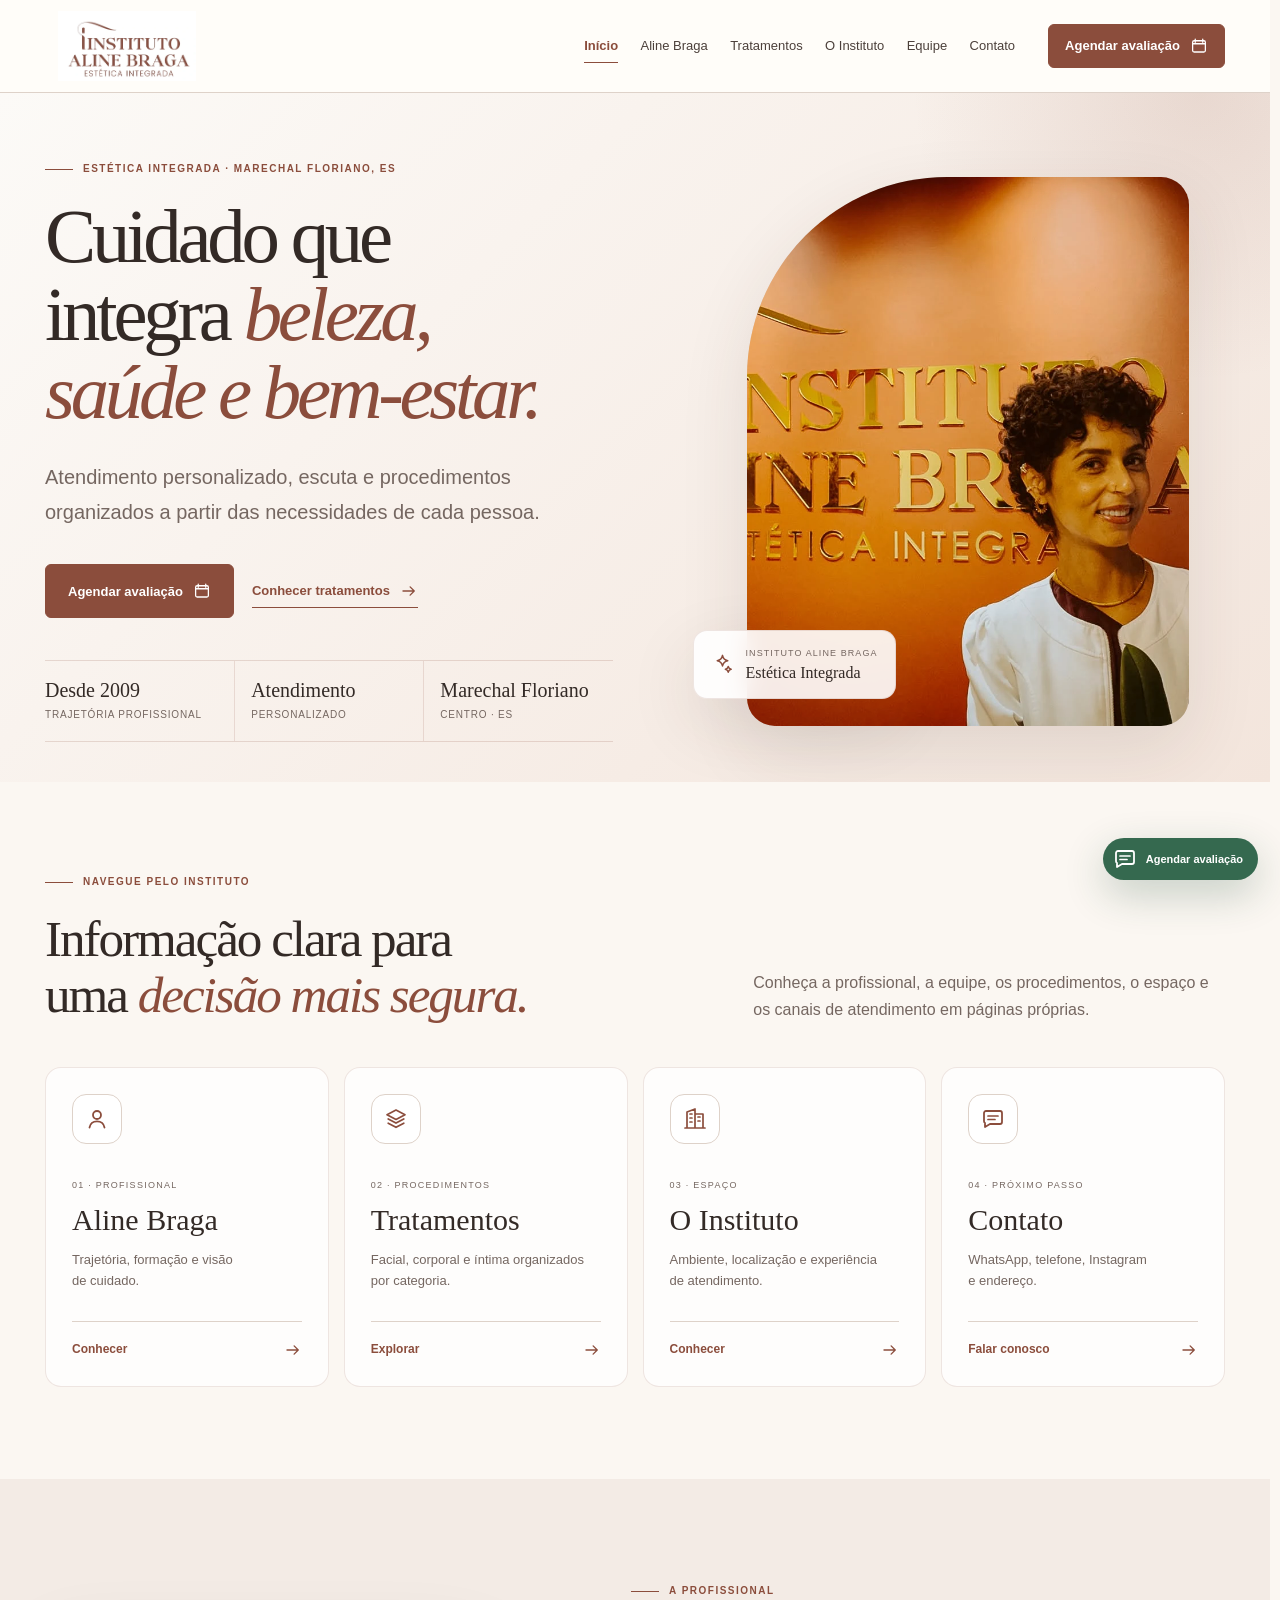
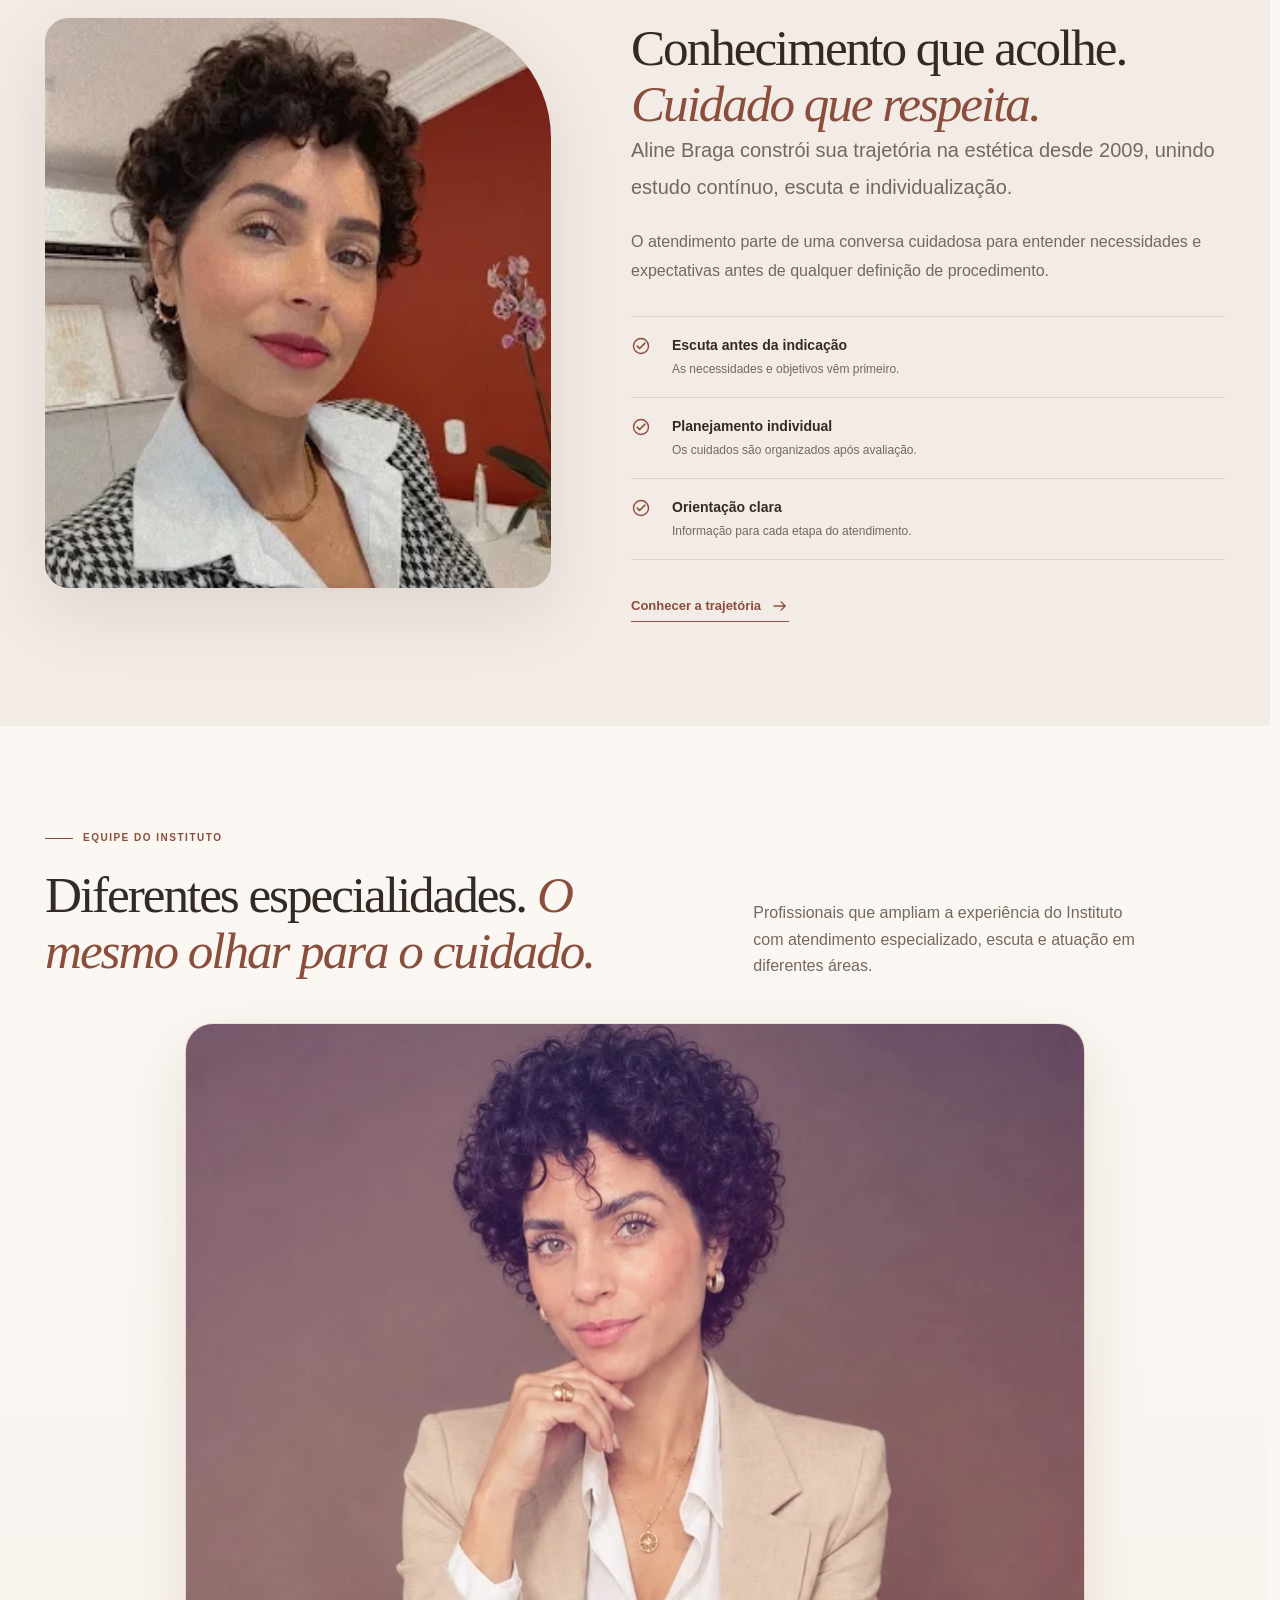
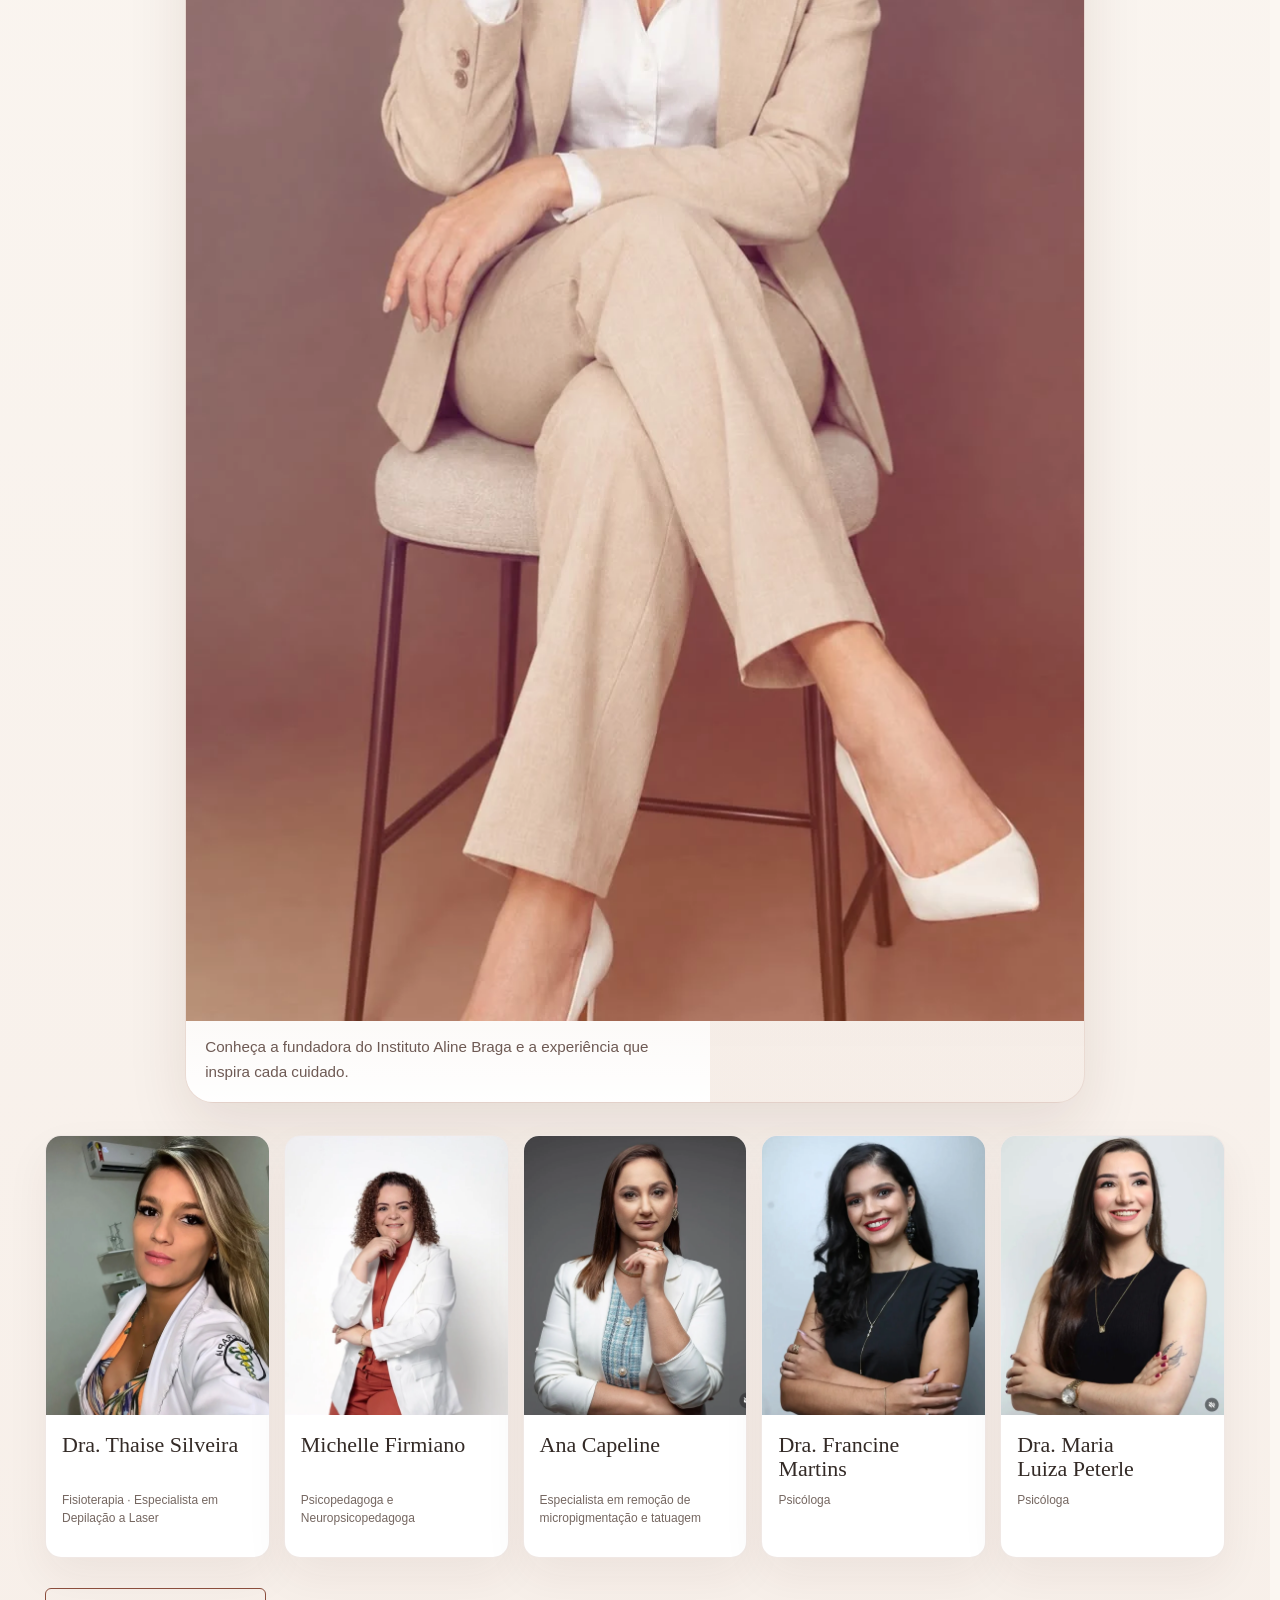
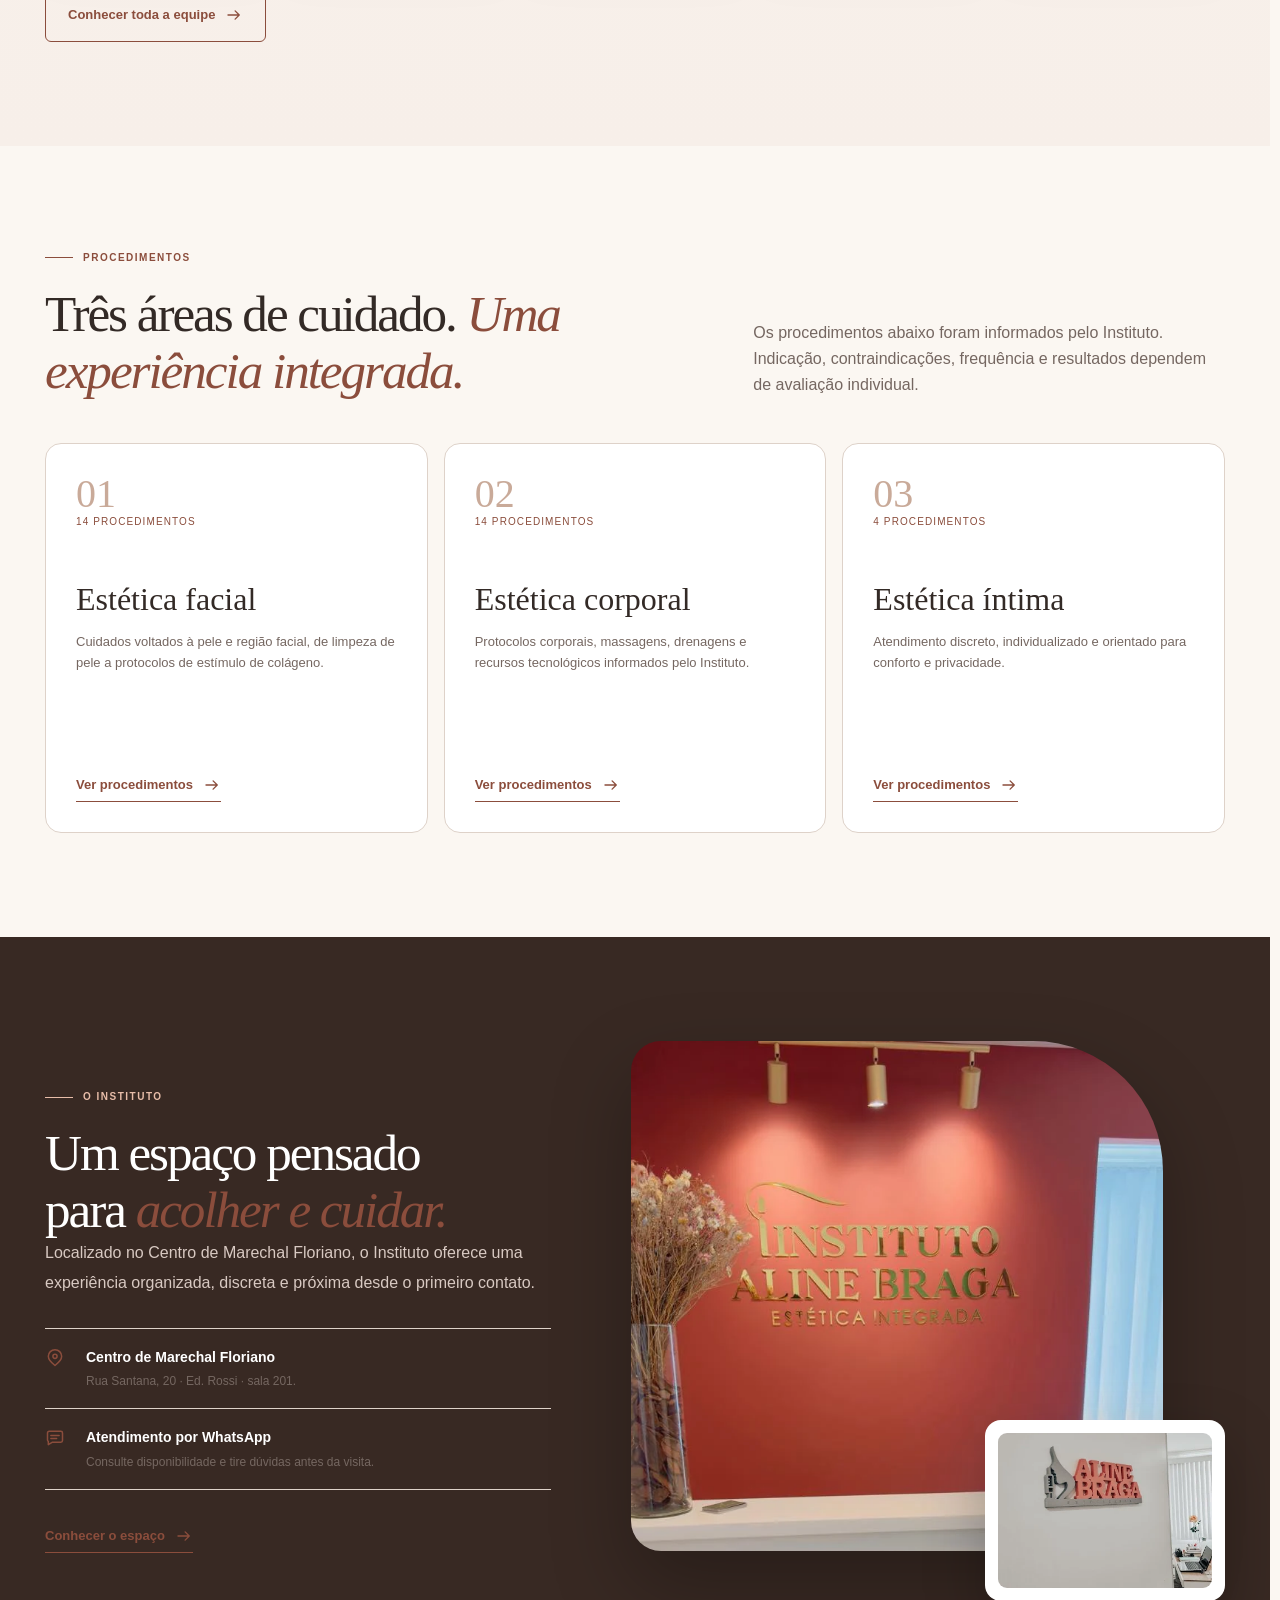
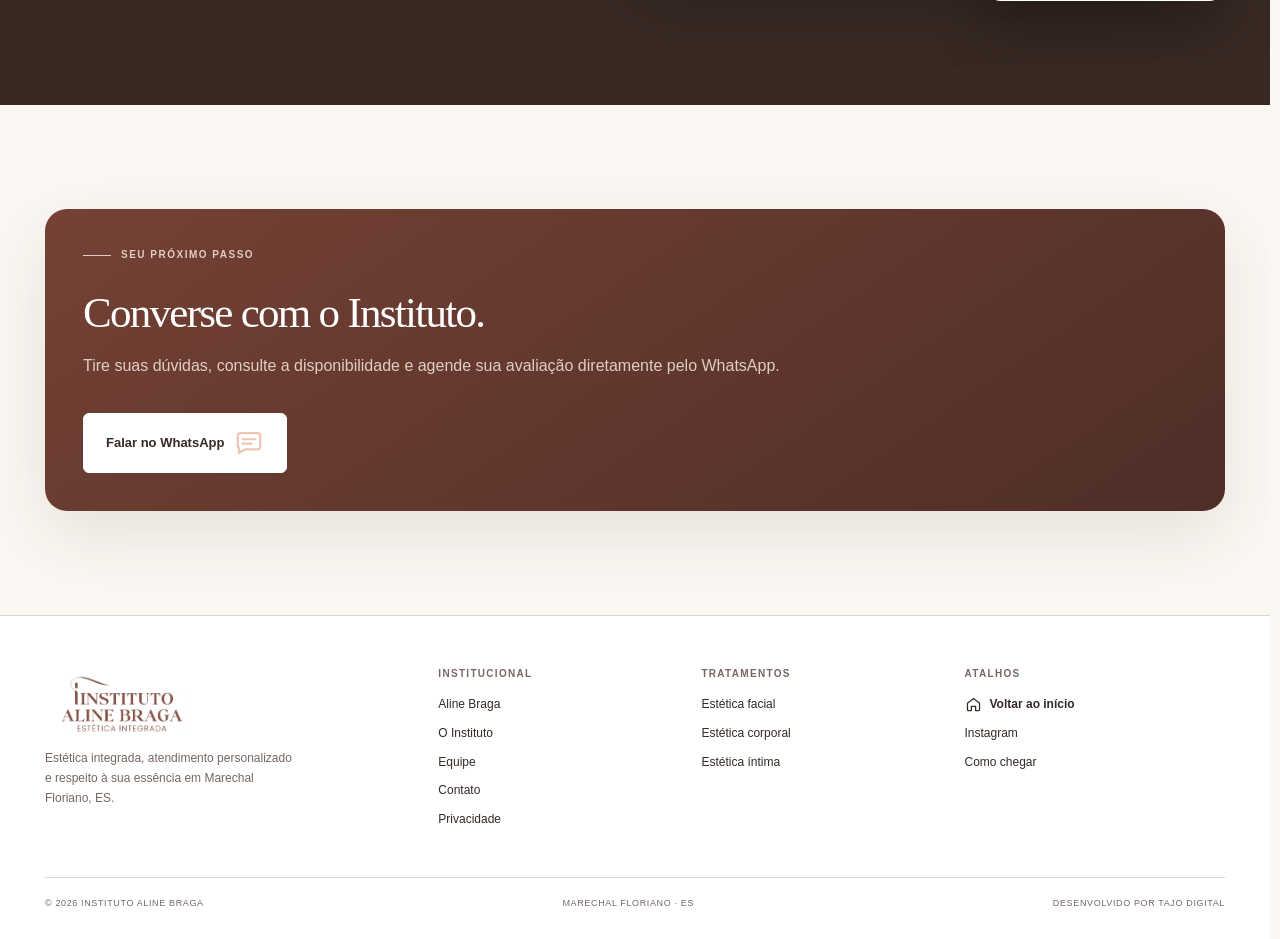
==== commit 46d19d2a: "Add files via upload" ====
--- a/index.html
+++ b/index.html
@@ -6,7 +6,7 @@
 <div><p class="eyebrow">Equipe do Instituto</p><h2 id="equipe-home-title">Diferentes especialidades. <em>O mesmo olhar para o cuidado.</em></h2></div>
 <p>Profissionais que ampliam a experiência do Instituto com atendimento especializado, escuta e atuação em diferentes áreas.</p>
 </div>
-<figure class="team-home-hero reveal"><img alt="Equipe completa do Instituto Aline Braga" height="640" loading="lazy" src="assets/images/equipe-completa.webp" width="1600"/><figcaption>Conheça as profissionais que fazem parte do Instituto Aline Braga.</figcaption></figure><div class="team-preview-grid"><article class="team-mini-card reveal"><figure><img alt="Dra. Thaise Silveira, Fisioterapia · Especialista em Depilação a Laser" height="1125" loading="lazy" src="assets/images/thaise-silveira.webp" width="900"/></figure><div class="team-mini-copy"><h3>Dra. Thaise Silveira</h3><p>Fisioterapia · Especialista em Depilação a Laser</p></div></article><article class="team-mini-card reveal"><figure><img alt="Michelle Firmiano, Psicopedagoga e Neuropsicopedagoga" height="1125" loading="lazy" src="assets/images/michelle-firmiano.webp" width="900"/></figure><div class="team-mini-copy"><h3>Michelle Firmiano</h3><p>Psicopedagoga e Neuropsicopedagoga</p></div></article><article class="team-mini-card reveal"><figure><img alt="Ana Capeline, Especialista em remoção de micropigmentação e tatuagem" height="1125" loading="lazy" src="assets/images/ana-capeline.webp" width="900"/></figure><div class="team-mini-copy"><h3>Ana Capeline</h3><p>Especialista em remoção de micropigmentação e tatuagem</p></div></article><article class="team-mini-card reveal"><figure><img alt="Dra. Francine Martins, Psicóloga" height="1125" loading="lazy" src="assets/images/francine-martins.webp" width="900"/></figure><div class="team-mini-copy"><h3>Dra. Francine Martins</h3><p>Psicóloga</p></div></article><article class="team-mini-card reveal"><figure><img alt="Dra. Maria Luiza Peterle, Psicóloga" height="1125" loading="lazy" src="assets/images/maria-luiza-peterle.webp" width="900"/></figure><div class="team-mini-copy"><h3>Dra. Maria Luiza Peterle</h3><p>Psicóloga</p></div></article></div>
+<figure class="team-home-hero founder-spotlight reveal"><img alt="Equipe completa do Instituto Aline Braga" height="640" loading="lazy" src="assets/images/aline-destaque-v8.webp" width="1600"/><figcaption>Conheça a fundadora do Instituto Aline Braga e a experiência que inspira cada cuidado.</figcaption></figure><div class="team-preview-grid"><article class="team-mini-card reveal"><figure><img alt="Dra. Thaise Silveira, Fisioterapia · Especialista em Depilação a Laser" height="1125" loading="lazy" src="assets/images/thaise-silveira.webp" width="900"/></figure><div class="team-mini-copy"><h3>Dra. Thaise Silveira</h3><p>Fisioterapia · Especialista em Depilação a Laser</p></div></article><article class="team-mini-card reveal"><figure><img alt="Michelle Firmiano, Psicopedagoga e Neuropsicopedagoga" height="1125" loading="lazy" src="assets/images/michelle-firmiano.webp" width="900"/></figure><div class="team-mini-copy"><h3>Michelle Firmiano</h3><p>Psicopedagoga e Neuropsicopedagoga</p></div></article><article class="team-mini-card reveal"><figure><img alt="Ana Capeline, Especialista em remoção de micropigmentação e tatuagem" height="1125" loading="lazy" src="assets/images/ana-capeline.webp" width="900"/></figure><div class="team-mini-copy"><h3>Ana Capeline</h3><p>Especialista em remoção de micropigmentação e tatuagem</p></div></article><article class="team-mini-card reveal"><figure><img alt="Dra. Francine Martins, Psicóloga" height="1125" loading="lazy" src="assets/images/francine-martins.webp" width="900"/></figure><div class="team-mini-copy"><h3>Dra. Francine Martins</h3><p>Psicóloga</p></div></article><article class="team-mini-card reveal"><figure><img alt="Dra. Maria Luiza Peterle, Psicóloga" height="1125" loading="lazy" src="assets/images/maria-luiza-peterle.webp" width="900"/></figure><div class="team-mini-copy"><h3>Dra. Maria Luiza Peterle</h3><p>Psicóloga</p></div></article></div>
 <div class="section-action reveal"><a class="button button-outline" href="/equipe/">Conhecer toda a equipe<span aria-hidden="true" class="icon icon-arrow-right"></span></a></div>
 </div>
 </section><section class="section"><div class="container"><div class="section-heading reveal"><div><p class="eyebrow">Procedimentos</p><h2>Três áreas de cuidado. <em>Uma experiência integrada.</em></h2></div><p>Os procedimentos abaixo foram informados pelo Instituto. Indicação, contraindicações, frequência e resultados dependem de avaliação individual.</p></div><div class="treatment-preview-grid"><article class="treatment-preview reveal"><span class="number">01</span><span class="count">14 procedimentos</span><h3>Estética facial</h3><p>Cuidados voltados à pele e região facial, de limpeza de pele a protocolos de estímulo de colágeno.</p><a class="text-link" href="/tratamentos/estetica-facial/">Ver procedimentos<span aria-hidden="true" class="icon icon-arrow-right"></span></a></article><article class="treatment-preview reveal"><span class="number">02</span><span class="count">14 procedimentos</span><h3>Estética corporal</h3><p>Protocolos corporais, massagens, drenagens e recursos tecnológicos informados pelo Instituto.</p><a class="text-link" href="/tratamentos/estetica-corporal/">Ver procedimentos<span aria-hidden="true" class="icon icon-arrow-right"></span></a></article><article class="treatment-preview reveal"><span class="number">03</span><span class="count">4 procedimentos</span><h3>Estética íntima</h3><p>Atendimento discreto, individualizado e orientado para conforto e privacidade.</p><a class="text-link" href="/tratamentos/estetica-intima/">Ver procedimentos<span aria-hidden="true" class="icon icon-arrow-right"></span></a></article></div></div></section><section class="section institute-preview"><div class="container split"><div class="copy reveal"><p class="eyebrow">O Instituto</p><h2>Um espaço pensado para <em>acolher e cuidar.</em></h2><p>Localizado no Centro de Marechal Floriano, o Instituto oferece uma experiência organizada, discreta e próxima desde o primeiro contato.</p><ul class="feature-list"><li><span aria-hidden="true" class="icon icon-pin"></span><div><strong>Centro de Marechal Floriano</strong><span>Rua Santana, 20 · Ed. Rossi · sala 201.</span></div></li><li><span aria-hidden="true" class="icon icon-message"></span><div><strong>Atendimento por WhatsApp</strong><span>Consulte disponibilidade e tire dúvidas antes da visita.</span></div></li></ul><a class="text-link" href="/instituto/">Conhecer o espaço<span aria-hidden="true" class="icon icon-arrow-right"></span></a></div><div class="reception-stack reveal"><figure class="reception-main"><img alt="Recepção do Instituto Aline Braga" height="701" loading="lazy" src="assets/images/recepcao-instituto.webp" width="720"/></figure><figure class="reception-small"><img alt="Identidade visual do Instituto Aline Braga no ambiente" height="510" loading="lazy" src="assets/images/logo-ambiente.webp" width="382"/></figure></div></div></section><section class="section"><div class="container"><div class="location-card reveal"><p class="eyebrow">Seu próximo passo</p><h2>Converse com o Instituto.</h2><p>Tire suas dúvidas, consulte a disponibilidade e agende sua avaliação diretamente pelo WhatsApp.</p><a class="button button-light" href="https://wa.me/5527995800788?text=Ol%C3%A1%2C%20Aline%21%20Vim%20pelo%20site%20do%20Instituto%20e%20gostaria%20de%20consultar%20a%20disponibilidade%20para%20uma%20avalia%C3%A7%C3%A3o." rel="noopener noreferrer" target="_blank">Falar no WhatsApp<span aria-hidden="true" class="icon icon-message"></span></a></div></div></section></main><footer class="site-footer"><div class="container footer-main"><div class="footer-brand"><a class="brand" href="/"><img alt="Instituto Aline Braga — Estética Integrada" height="104" src="assets/images/logo-oficial.webp" width="206"/></a><p>Estética integrada, atendimento personalizado e respeito à sua essência em Marechal Floriano, ES.</p></div><div class="footer-col"><h3>Institucional</h3><a href="/aline-braga/">Aline Braga</a><a href="/instituto/">O Instituto</a><a href="/equipe/">Equipe</a><a href="/contato/">Contato</a><a href="/privacidade/">Privacidade</a></div><div class="footer-col"><h3>Tratamentos</h3><a href="/tratamentos/estetica-facial/">Estética facial</a><a href="/tratamentos/estetica-corporal/">Estética corporal</a><a href="/tratamentos/estetica-intima/">Estética íntima</a></div><div class="footer-col"><h3>Atalhos</h3><a class="back-home" href="/"><span aria-hidden="true" class="icon icon-home"></span>Voltar ao início</a><a href="https://www.instagram.com/institutobragasb/" rel="noopener noreferrer" target="_blank">Instagram</a><a href="https://www.google.com/maps/search/?api=1&amp;query=Ed.+Rossi+Rua+Santana+20+Marechal+Floriano+ES" rel="noopener noreferrer" target="_blank">Como chegar</a></div></div><div class="container footer-bottom"><span>© <span id="year">2026</span> Instituto Aline Braga</span><span>Marechal Floriano · ES</span><span>Desenvolvido por <a href="https://tajodigital.com.br" rel="noopener noreferrer" target="_blank">TAJO Digital</a></span></div></footer><a aria-label="Falar com o Instituto Aline Braga pelo WhatsApp" class="whatsapp-float" href="https://wa.me/5527995800788?text=Ol%C3%A1%2C%20Aline%21%20Vim%20pelo%20site%20e%20gostaria%20de%20informa%C3%A7%C3%B5es%20sobre%20uma%20avalia%C3%A7%C3%A3o." rel="noopener noreferrer" target="_blank"><span aria-hidden="true" class="icon icon-message"></span><span>Agendar avaliação</span></a><button aria-label="Voltar ao topo" id="back-to-top" type="button"><span aria-hidden="true" class="icon icon-arrow-up"></span></button><script defer="" src="assets/js/script.83de97034f.js"></script></body></html>
--- a/assets/css/styles.a6424c4df5.css
+++ b/assets/css/styles.a6424c4df5.css
@@ -72,3 +72,34 @@
     line-height: 1.85;
   }
 }
+
+
+/* --- V8 founder portrait refinement --- */
+.founder-spotlight,
+.founder-portrait {
+  max-width: min(900px, 100%);
+  margin-inline: auto;
+}
+.founder-spotlight img,
+.founder-portrait img {
+  aspect-ratio: 9 / 16;
+  object-fit: cover;
+  object-position: center top;
+  background: linear-gradient(180deg, rgba(139,77,60,.08), rgba(139,77,60,.02));
+}
+.founder-spotlight figcaption,
+.founder-portrait + .copy p {
+  max-width: 62ch;
+}
+.institute-team-callout .team-collage.founder-portrait {
+  max-width: 560px;
+}
+@media (max-width: 767px) {
+  .founder-spotlight,
+  .founder-portrait {
+    max-width: 100%;
+  }
+  .institute-team-callout .team-collage.founder-portrait {
+    max-width: 100%;
+  }
+}
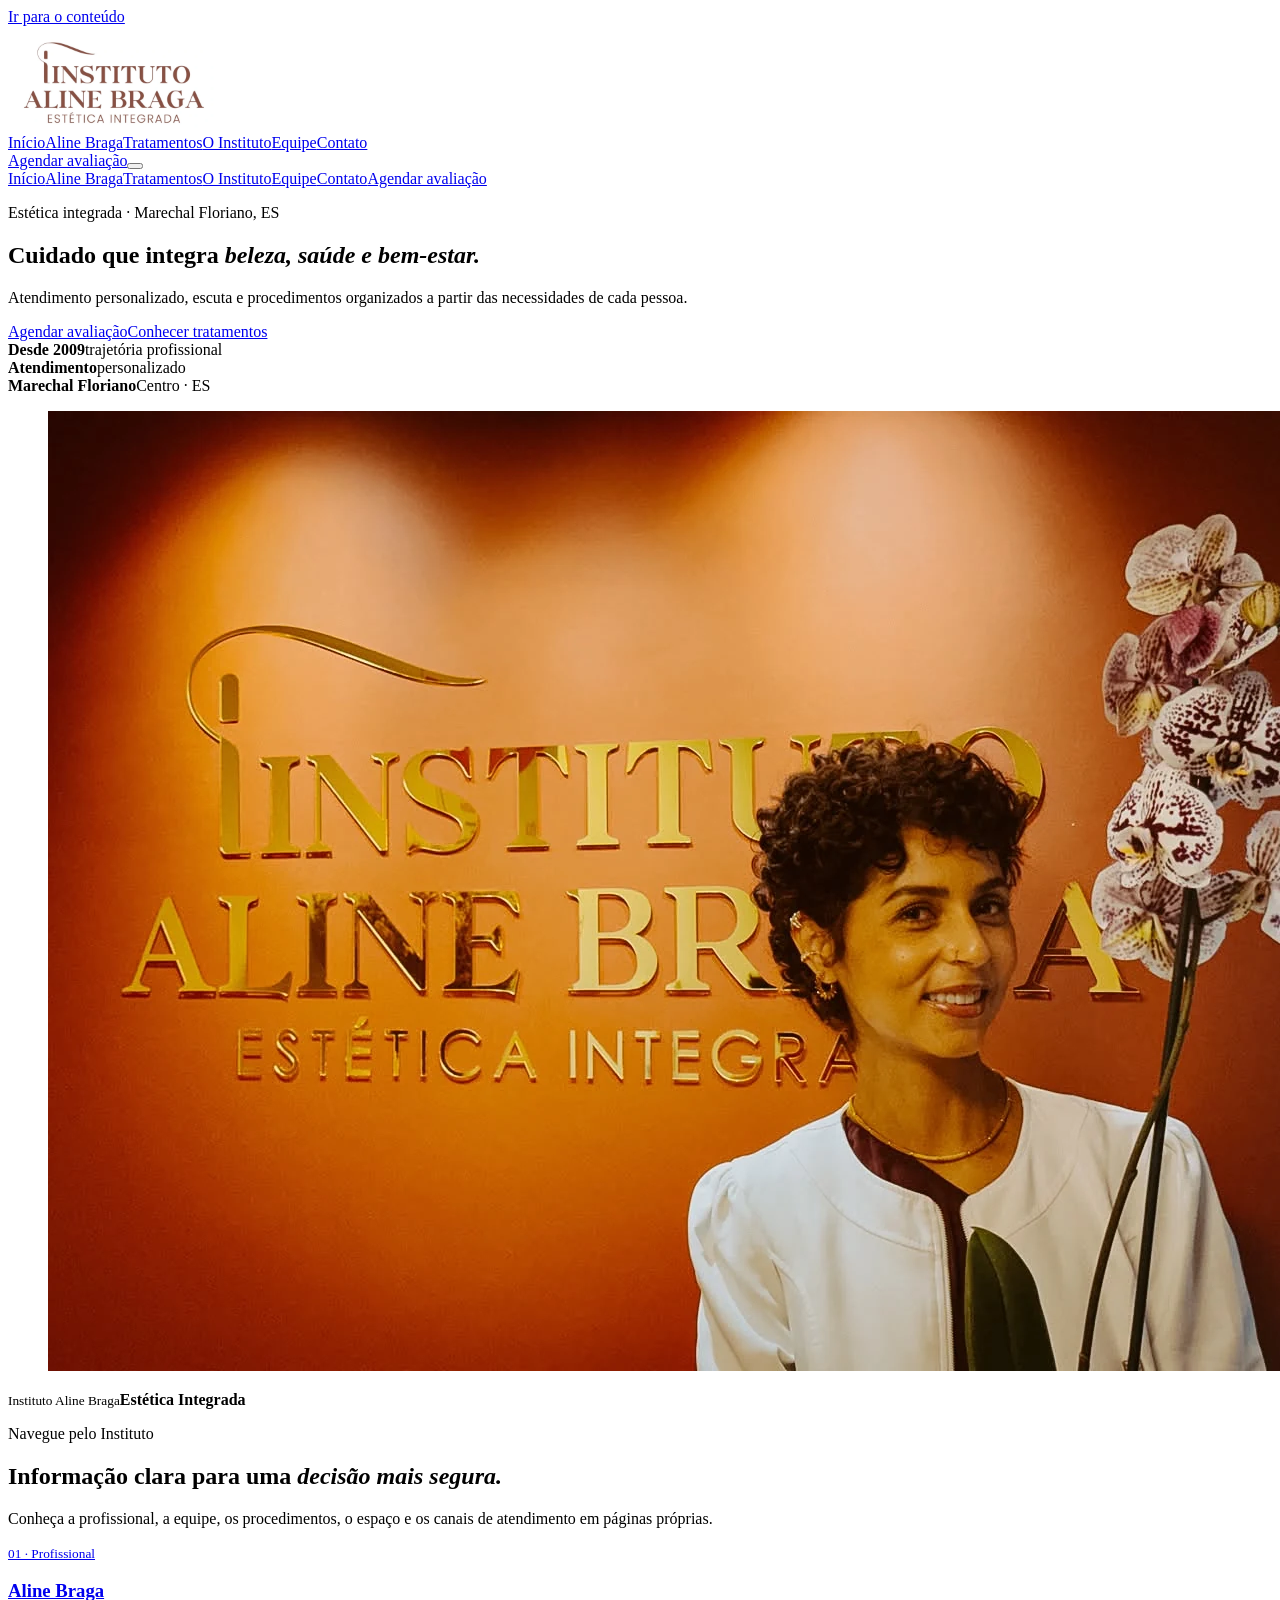
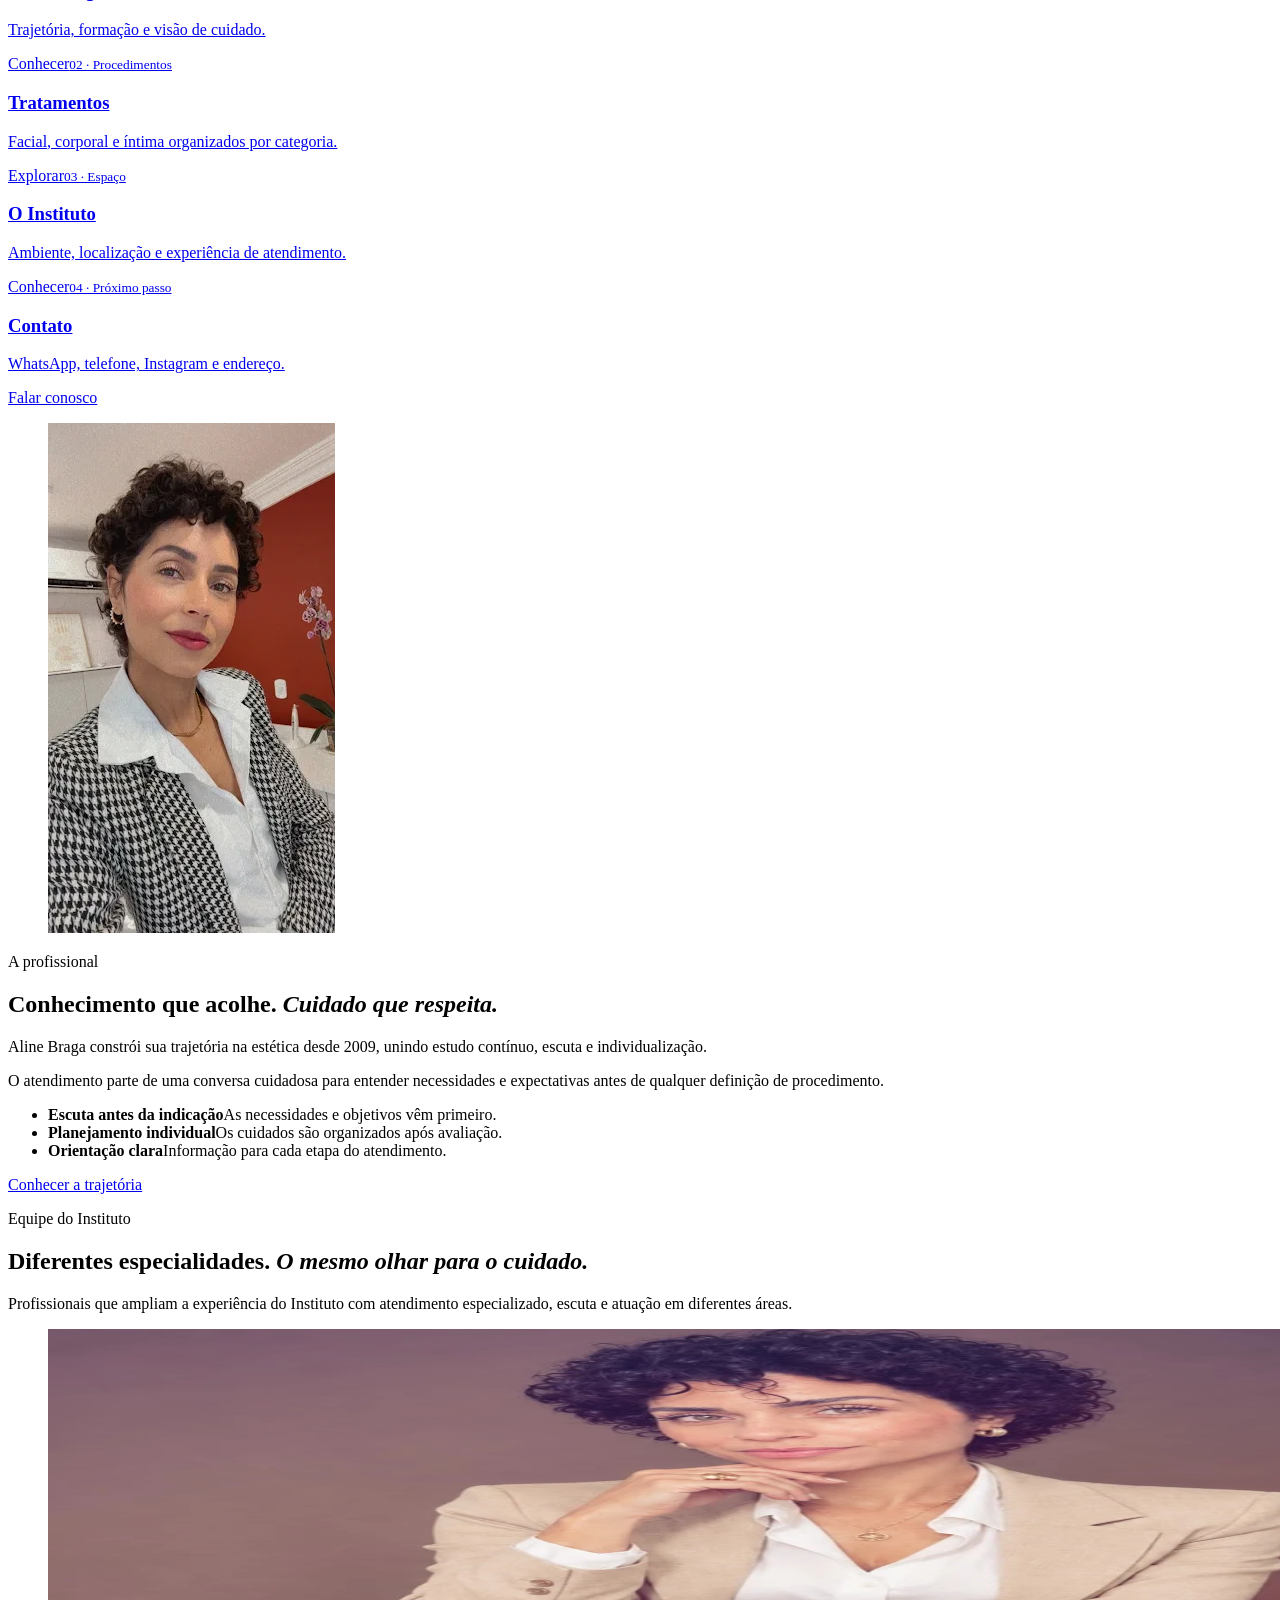
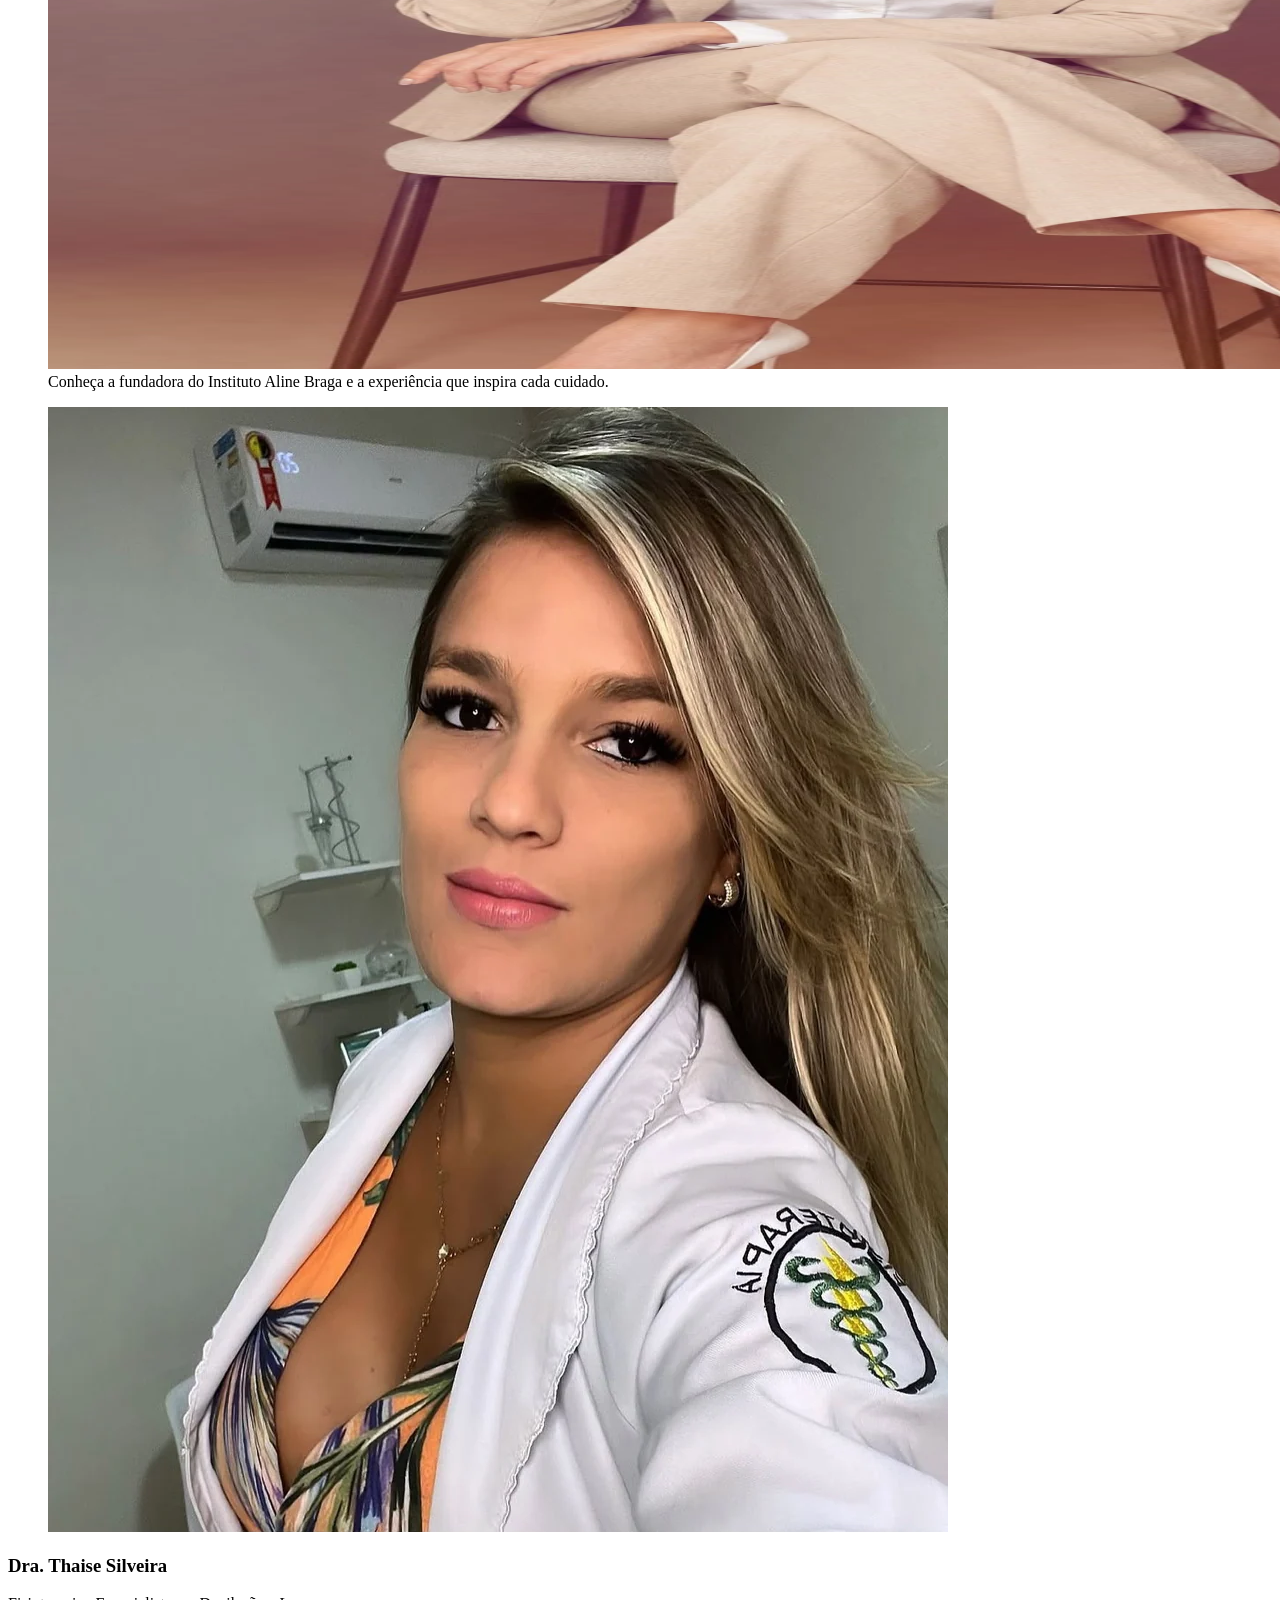
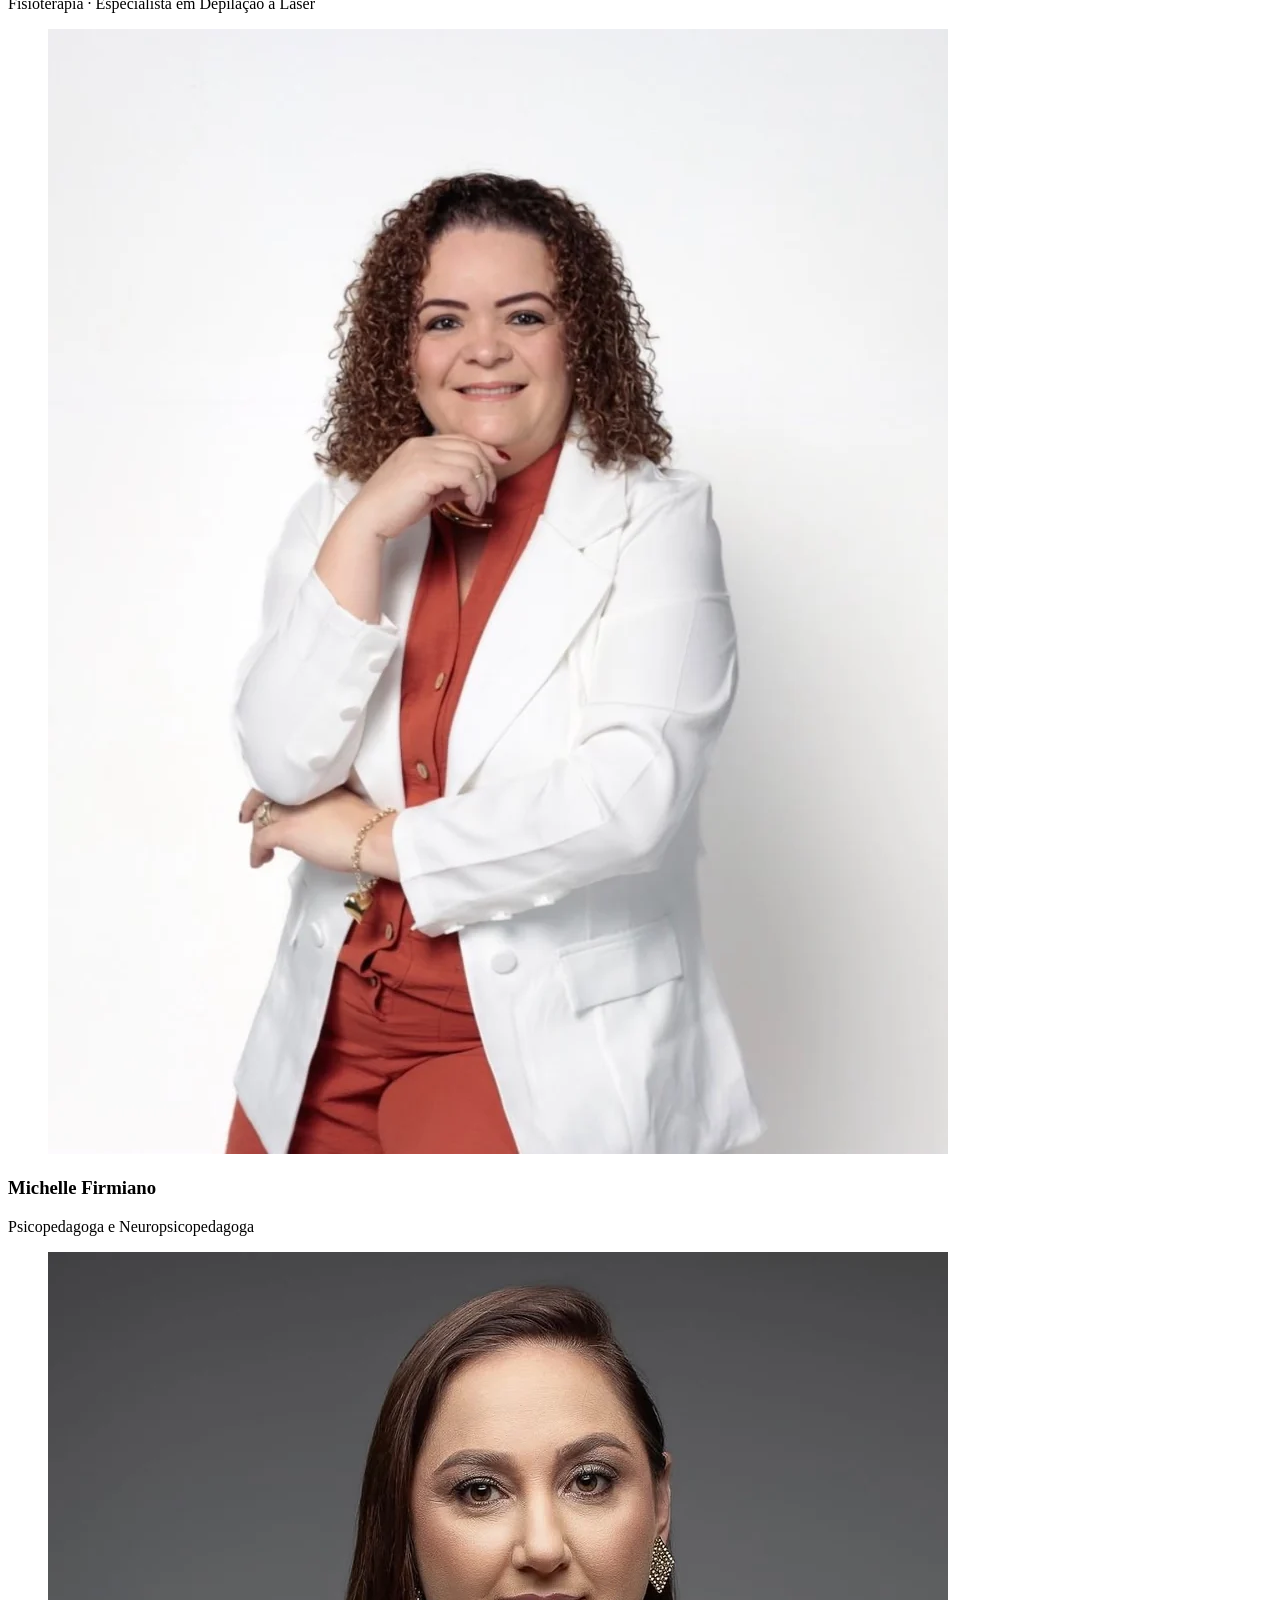
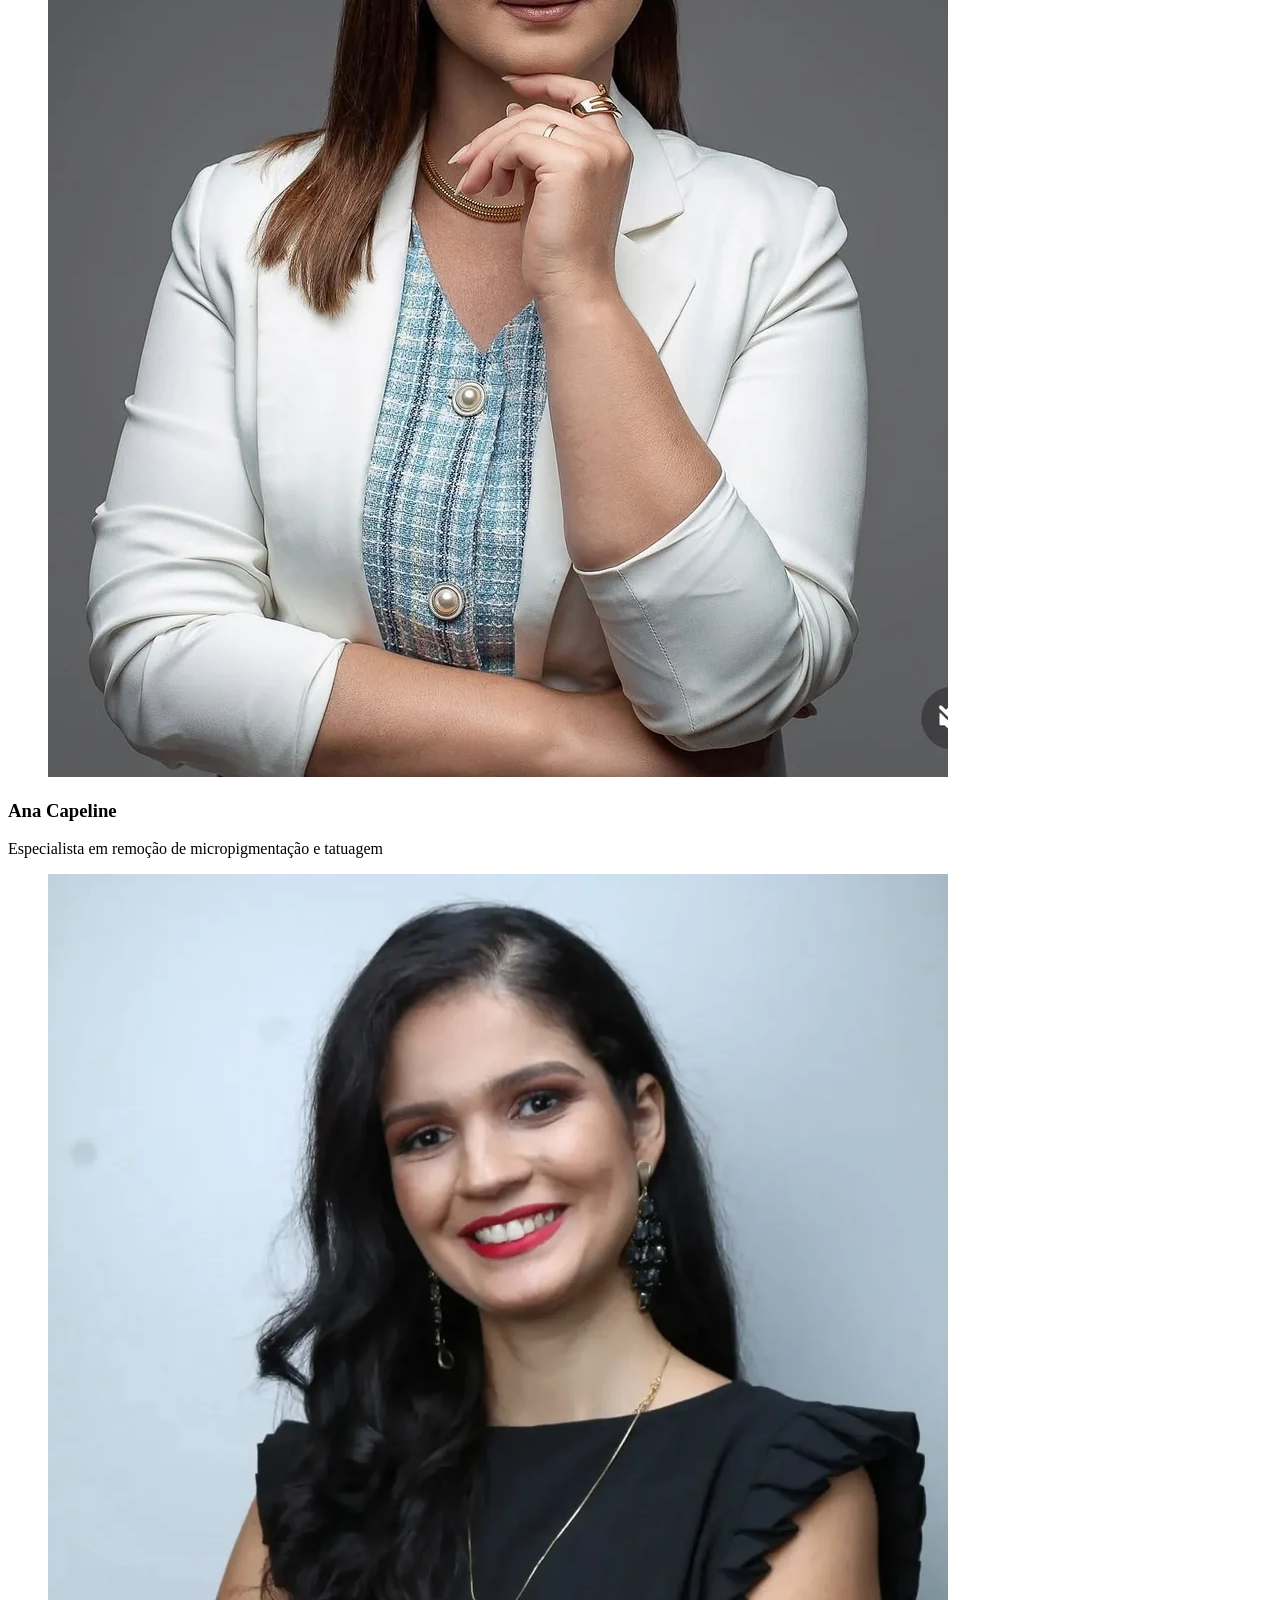
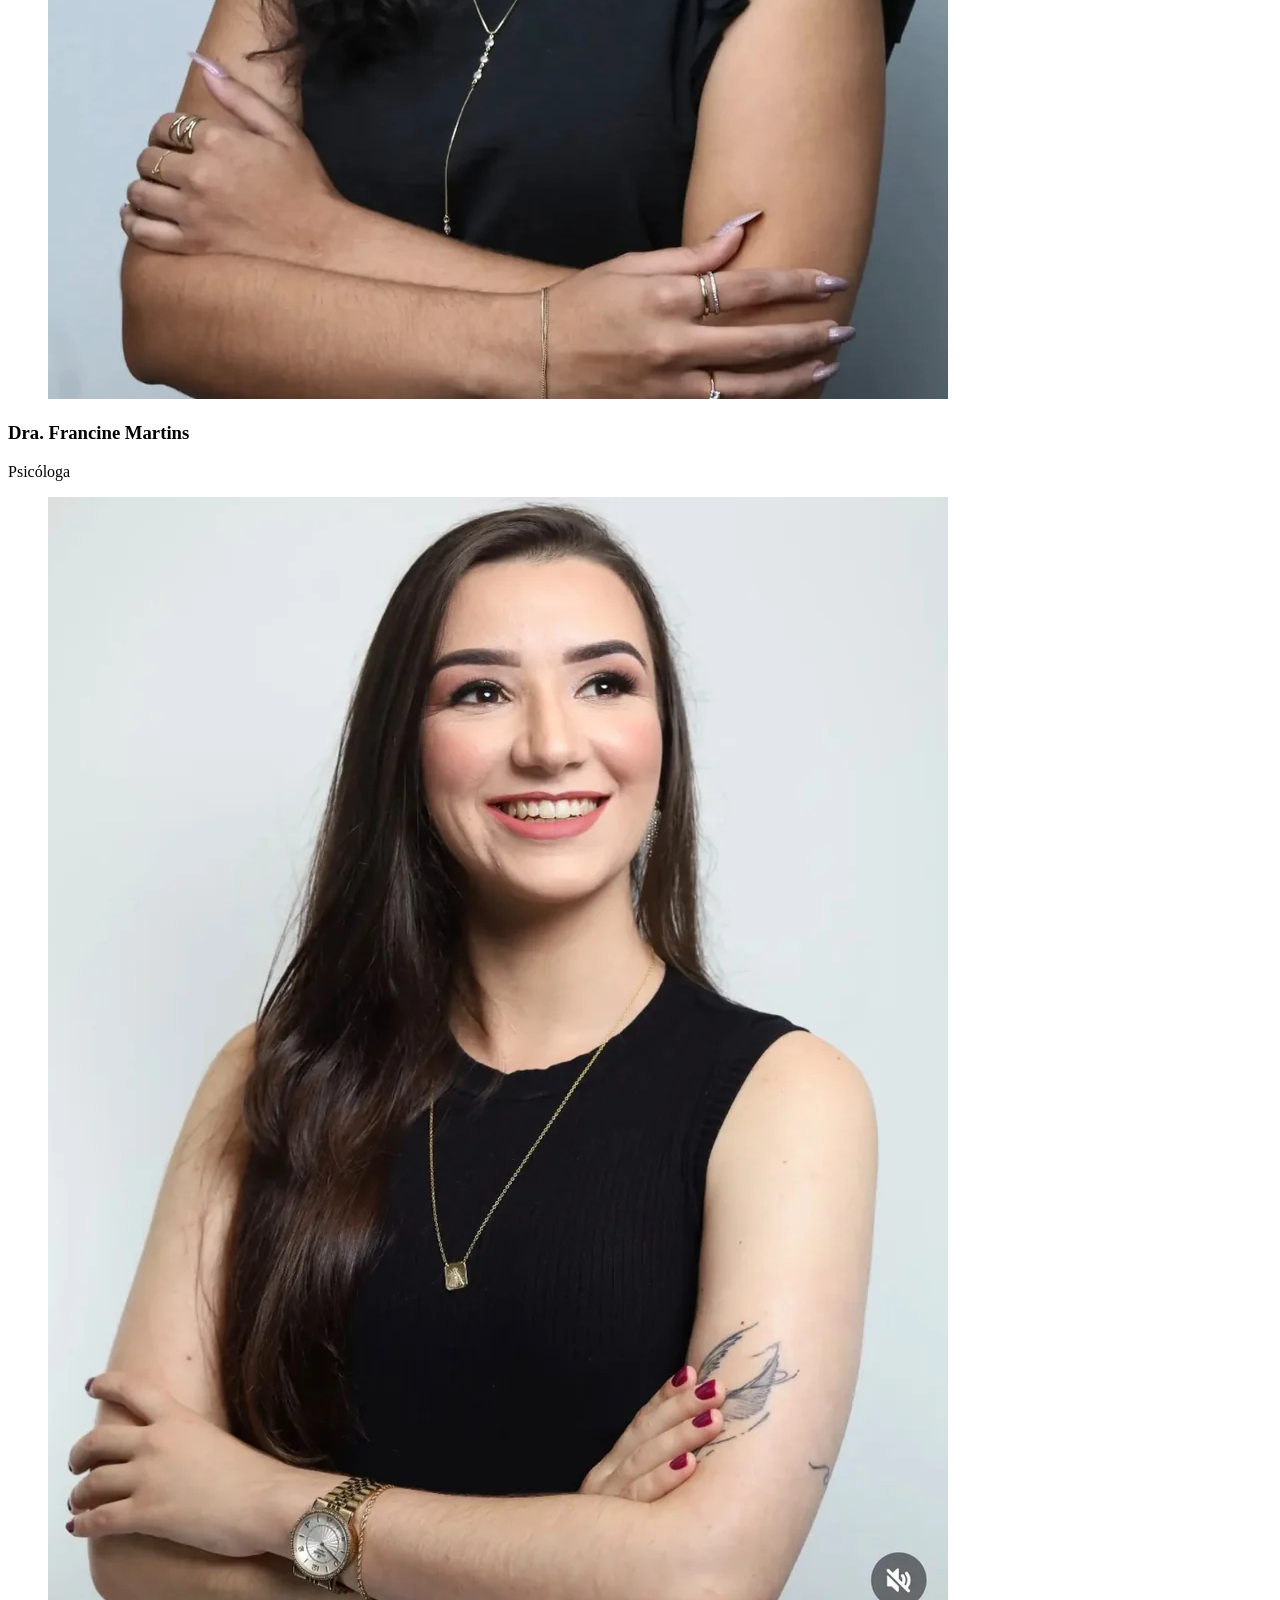
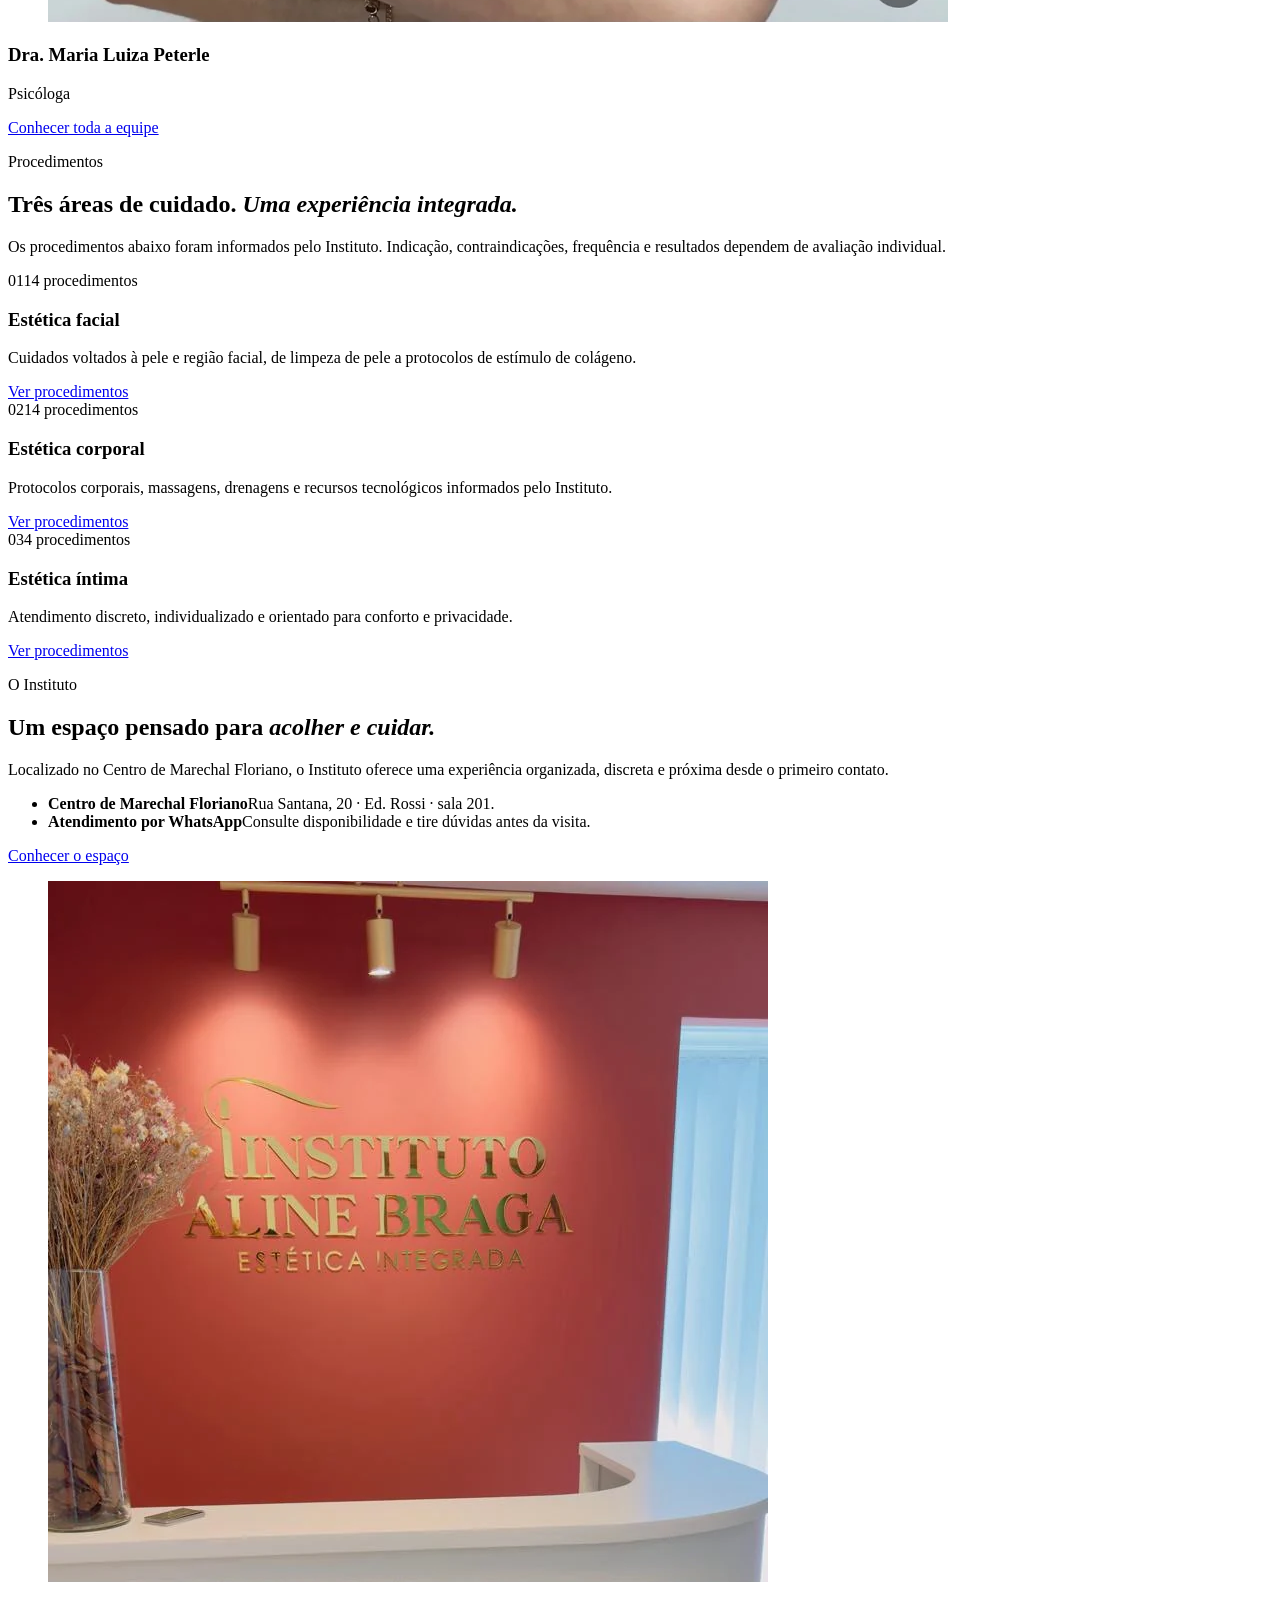
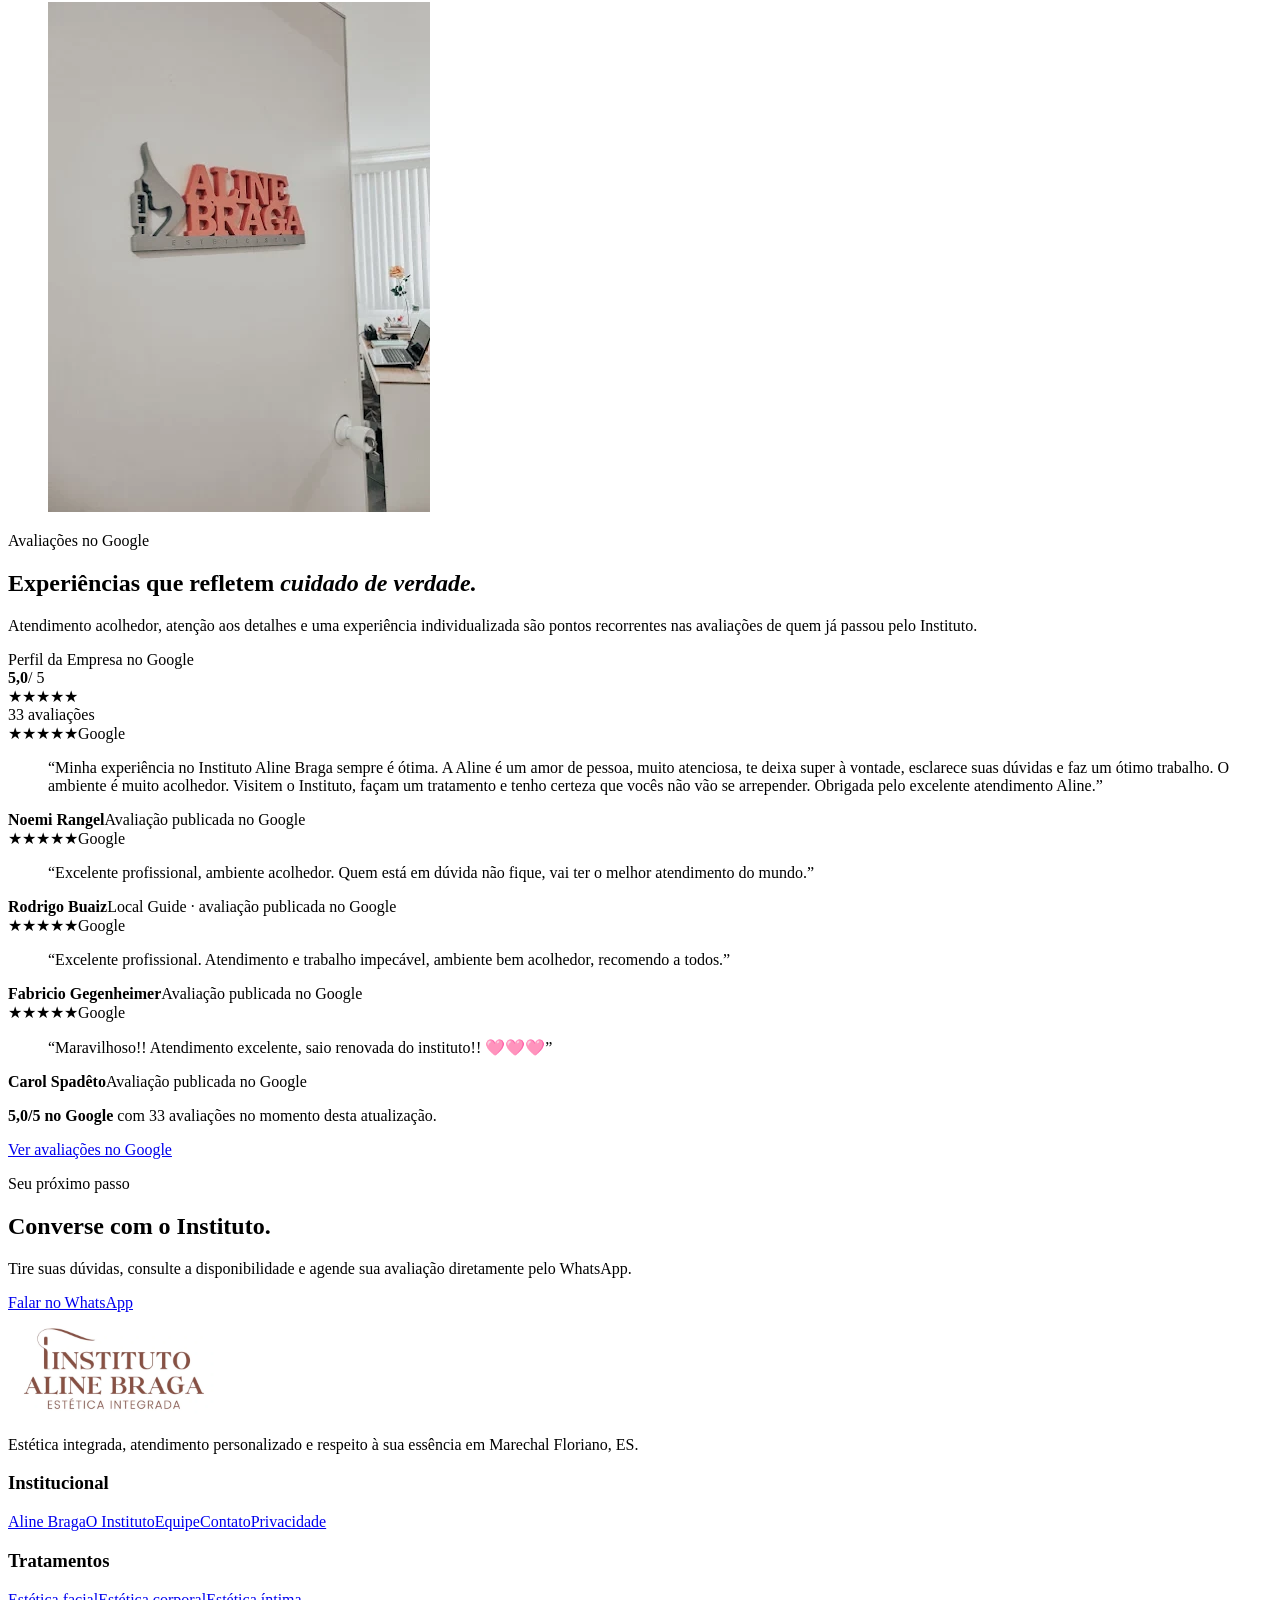
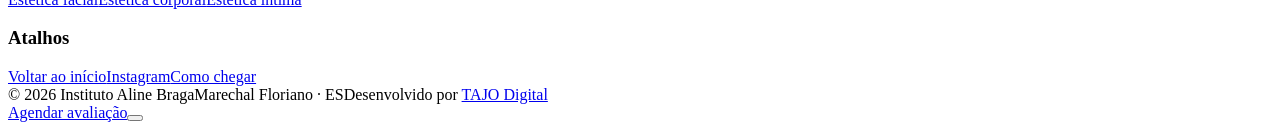
==== commit fad8e581: "Add files via upload" ====
--- a/index.html
+++ b/index.html
@@ -1,6 +1,6 @@
 <!DOCTYPE html>
 
-<html lang="pt-BR"><head><meta charset="utf-8"/><meta content="width=device-width,initial-scale=1,viewport-fit=cover" name="viewport"/><meta content="#8b4d3c" name="theme-color"/><meta content="light" name="color-scheme"/><title>Instituto Aline Braga | Estética Integrada em Marechal Floriano - ES</title><meta name="description" content="Instituto Aline Braga em Marechal Floriano, ES. Estética facial, corporal e íntima com atendimento individualizado, cuidado integrado e agendamento pelo WhatsApp."><meta name="robots" content="index,follow,max-image-preview:large,max-snippet:-1,max-video-preview:-1"><meta content="Instituto Aline Braga" name="author"/><link rel="canonical" href="https://institutoalinebraga.com.br/"><meta content="website" property="og:type"/><meta content="pt_BR" property="og:locale"/><meta content="Instituto Aline Braga" property="og:site_name"/><meta property="og:title" content="Instituto Aline Braga | Estética Integrada em Marechal Floriano - ES"><meta property="og:description" content="Instituto Aline Braga em Marechal Floriano, ES. Estética facial, corporal e íntima com atendimento individualizado, cuidado integrado e agendamento pelo WhatsApp."><meta property="og:url" content="https://institutoalinebraga.com.br/"><meta property="og:image" content="https://institutoalinebraga.com.br/assets/images/og-instituto-aline-braga.jpg"><meta property="og:image:alt" content="Instituto Aline Braga — Estética Integrada em Marechal Floriano, ES"><meta name="twitter:card" content="summary_large_image"><meta name="twitter:title" content="Instituto Aline Braga | Estética Integrada em Marechal Floriano - ES"><meta name="twitter:description" content="Instituto Aline Braga em Marechal Floriano, ES. Estética facial, corporal e íntima com atendimento individualizado, cuidado integrado e agendamento pelo WhatsApp."><meta name="twitter:image" content="https://institutoalinebraga.com.br/assets/images/og-instituto-aline-braga.jpg"><link href="manifest.webmanifest" rel="manifest"/><link href="assets/css/styles.a6424c4df5.css" rel="stylesheet"/><script type="application/ld+json">{"@context":"https://schema.org","@graph":[{"@type":"HealthAndBeautyBusiness","@id":"https://institutoalinebraga.com.br/#instituto","name":"Instituto Aline Braga","url":"https://institutoalinebraga.com.br/","telephone":"+55 27 99580-0788","email":"alinebragaesteticista@hotmail.com","description":"Instituto de estética integrada em Marechal Floriano, Espírito Santo, com atendimento personalizado e cuidados faciais, corporais e íntimos.","image":["https://institutoalinebraga.com.br/assets/images/aline-no-instituto.webp","https://institutoalinebraga.com.br/assets/images/recepcao-instituto.webp","https://institutoalinebraga.com.br/assets/images/logo-ambiente.webp"],"logo":"https://institutoalinebraga.com.br/assets/images/logo-oficial.webp","address":{"@type":"PostalAddress","streetAddress":"Rua Santana, 20, 2º andar, sala 201 — Ed. Rossi","addressLocality":"Marechal Floriano","addressRegion":"ES","postalCode":"29255-000","addressCountry":"BR"},"areaServed":{"@type":"City","name":"Marechal Floriano","containedInPlace":{"@type":"State","name":"Espírito Santo"}},"hasMap":"https://www.google.com/maps/search/?api=1&query=Ed.+Rossi+Rua+Santana+20+Marechal+Floriano+ES","sameAs":["https://www.instagram.com/institutobragasb/"],"founder":{"@id":"https://institutoalinebraga.com.br/#aline"},"hasOfferCatalog":{"@type":"OfferCatalog","name":"Procedimentos do Instituto Aline Braga","itemListElement":[{"@type":"OfferCatalog","name":"Estética facial","itemListElement":[{"@type":"Offer","itemOffered":{"@type":"Service","name":"Limpeza de pele"}},{"@type":"Offer","itemOffered":{"@type":"Service","name":"Acompanhamento contra acne adolescente e adulto"}},{"@type":"Offer","itemOffered":{"@type":"Service","name":"Peeling químico"}},{"@type":"Offer","itemOffered":{"@type":"Service","name":"Microagulhamento"}},{"@type":"Offer","itemOffered":{"@type":"Service","name":"Tratamento para flacidez"}},{"@type":"Offer","itemOffered":{"@type":"Service","name":"Estímulo de colágeno"}},{"@type":"Offer","itemOffered":{"@type":"Service","name":"Blefaroplastia sem corte"}},{"@type":"Offer","itemOffered":{"@type":"Service","name":"Lipo de papada sem corte"}},{"@type":"Offer","itemOffered":{"@type":"Service","name":"Peeling de plasma"}},{"@type":"Offer","itemOffered":{"@type":"Service","name":"Drenagem linfática facial"}},{"@type":"Offer","itemOffered":{"@type":"Service","name":"Hidratação facial"}},{"@type":"Offer","itemOffered":{"@type":"Service","name":"Tratamento para cicatriz de acne"}},{"@type":"Offer","itemOffered":{"@type":"Service","name":"Dermaplaning"}},{"@type":"Offer","itemOffered":{"@type":"Service","name":"Nutri Gloss Labial"}}]},{"@type":"OfferCatalog","name":"Estética corporal","itemListElement":[{"@type":"Offer","itemOffered":{"@type":"Service","name":"Tratamento para gordura localizada"}},{"@type":"Offer","itemOffered":{"@type":"Service","name":"Tratamento para flacidez"}},{"@type":"Offer","itemOffered":{"@type":"Service","name":"Drenagem linfática"}},{"@type":"Offer","itemOffered":{"@type":"Service","name":"Drenagem linfática pós-operatória"}},{"@type":"Offer","itemOffered":{"@type":"Service","name":"Massagem relaxante"}},{"@type":"Offer","itemOffered":{"@type":"Service","name":"Massagem para tensão muscular com aplicação de ventosas"}},{"@type":"Offer","itemOffered":{"@type":"Service","name":"Limpeza de pele nas costas"}},{"@type":"Offer","itemOffered":{"@type":"Service","name":"Clareamento das axilas"}},{"@type":"Offer","itemOffered":{"@type":"Service","name":"Tratamento para foliculite"}},{"@type":"Offer","itemOffered":{"@type":"Service","name":"Remoção de verrugas e ceratoses"}},{"@type":"Offer","itemOffered":{"@type":"Service","name":"Esfoliação e hidratação nas costas"}},{"@type":"Offer","itemOffered":{"@type":"Service","name":"Corrente Russa – tonificação muscular"}},{"@type":"Offer","itemOffered":{"@type":"Service","name":"Radiofrequência"}},{"@type":"Offer","itemOffered":{"@type":"Service","name":"Aplicação de laser em feridas, fissura mamilar, herpes labial, pós-cirurgia e acne"}}]},{"@type":"OfferCatalog","name":"Estética íntima","itemListElement":[{"@type":"Offer","itemOffered":{"@type":"Service","name":"Depilação a laser"}},{"@type":"Offer","itemOffered":{"@type":"Service","name":"Depilação a cera"}},{"@type":"Offer","itemOffered":{"@type":"Service","name":"Clareamento íntimo"}},{"@type":"Offer","itemOffered":{"@type":"Service","name":"Rejuvenescimento íntimo"}}]}]},"foundingDate":"2012-11-19","employee":[{"@type":"Person","name":"Dra. Thaise Silveira","jobTitle":"Fisioterapia — Especialista em Depilação a Laser","image":"https://institutoalinebraga.com.br/assets/images/thaise-silveira.webp"},{"@type":"Person","name":"Michelle Firmiano","jobTitle":"Psicopedagoga e Neuropsicopedagoga","image":"https://institutoalinebraga.com.br/assets/images/michelle-firmiano.webp"},{"@type":"Person","name":"Ana Capeline","jobTitle":"Especialista em remoção de micropigmentação e tatuagem","image":"https://institutoalinebraga.com.br/assets/images/ana-capeline.webp"},{"@type":"Person","name":"Dra. Francine Martins","jobTitle":"Psicóloga","image":"https://institutoalinebraga.com.br/assets/images/francine-martins.webp"},{"@type":"Person","name":"Dra. Maria Luiza Peterle","jobTitle":"Psicóloga","image":"https://institutoalinebraga.com.br/assets/images/maria-luiza-peterle.webp"}]},{"@type":"Person","@id":"https://institutoalinebraga.com.br/#aline","name":"Aline Braga Endlich","jobTitle":"Esteticista","worksFor":{"@id":"https://institutoalinebraga.com.br/#instituto"},"description":"Esteticista por formação, pós-graduada em Saúde da Mulher e em aprofundamento em Anatomia e Fisiologia Humana."},{"@type":"WebSite","@id":"https://institutoalinebraga.com.br/#website","name":"Instituto Aline Braga","url":"https://institutoalinebraga.com.br/","inLanguage":"pt-BR","publisher":{"@id":"https://institutoalinebraga.com.br/#instituto"}},{"@type":"WebPage","@id":"https://institutoalinebraga.com.br/#pagina","url":"https://institutoalinebraga.com.br/","name":"Instituto Aline Braga | Estética em Marechal Floriano, ES","description":"Instituto Aline Braga em Marechal Floriano, ES. Estética facial, corporal e íntima com atendimento personalizado, escuta e cuidado individualizado.","inLanguage":"pt-BR","isPartOf":{"@id":"https://institutoalinebraga.com.br/#website"},"about":{"@id":"https://institutoalinebraga.com.br/#instituto"}}]}</script><meta name="googlebot" content="index,follow,max-image-preview:large,max-snippet:-1"><meta name="application-name" content="Instituto Aline Braga"><meta property="og:image:secure_url" content="https://institutoalinebraga.com.br/assets/images/og-instituto-aline-braga.jpg"><meta property="og:image:type" content="image/jpeg"><meta property="og:image:width" content="1200"><meta property="og:image:height" content="630"><meta name="twitter:image:alt" content="Instituto Aline Braga — Estética Integrada em Marechal Floriano, ES"><link rel="icon" type="image/png" sizes="32x32" href="assets/images/favicon-32.png"><link rel="icon" type="image/png" sizes="48x48" href="assets/images/favicon-48.png"><link rel="icon" type="image/png" sizes="16x16" href="assets/images/favicon-16.png"><link rel="shortcut icon" href="favicon.ico"><link rel="apple-touch-icon" sizes="180x180" href="assets/images/apple-touch-icon.png"><meta name="geo.region" content="BR-ES"><meta name="geo.placename" content="Marechal Floriano"></head><body><a class="skip-link" href="#conteudo">Ir para o conteúdo</a><div aria-hidden="true" id="scroll-progress"></div><header class="site-header"><div class="container header-inner"><a aria-label="Instituto Aline Braga — início" class="brand" href="/"><img alt="Instituto Aline Braga — Estética Integrada" height="104" src="assets/images/logo-oficial.webp" width="206"/></a><nav aria-label="Navegação principal" class="desktop-nav"><a aria-current="page" class="active" href="/">Início</a><a class="" href="/aline-braga/">Aline Braga</a><a class="" href="/tratamentos/">Tratamentos</a><a class="" href="/instituto/">O Instituto</a><a href="/equipe/">Equipe</a><a class="" href="/contato/">Contato</a></nav><a class="button button-small header-cta" href="https://wa.me/5527995800788?text=Ol%C3%A1%2C%20Aline%21%20Vim%20pelo%20site%20do%20Instituto%20e%20gostaria%20de%20agendar%20uma%20avalia%C3%A7%C3%A3o." rel="noopener noreferrer" target="_blank">Agendar avaliação<span aria-hidden="true" class="icon icon-calendar"></span></a><button aria-controls="mobile-menu" aria-expanded="false" aria-label="Abrir menu" class="menu-toggle" type="button"><span></span><span></span></button></div><nav aria-label="Navegação mobile" class="mobile-nav" id="mobile-menu"><a aria-current="page" href="/">Início<span aria-hidden="true" class="icon icon-arrow-right"></span></a><a href="/aline-braga/">Aline Braga<span aria-hidden="true" class="icon icon-arrow-right"></span></a><a href="/tratamentos/">Tratamentos<span aria-hidden="true" class="icon icon-arrow-right"></span></a><a href="/instituto/">O Instituto<span aria-hidden="true" class="icon icon-arrow-right"></span></a><a href="/equipe/">Equipe<span aria-hidden="true" class="icon icon-arrow-right"></span></a><a href="/contato/">Contato<span aria-hidden="true" class="icon icon-arrow-right"></span></a><a class="button" href="https://wa.me/5527995800788?text=Ol%C3%A1%2C%20Aline%21%20Vim%20pelo%20site%20do%20Instituto%20e%20gostaria%20de%20agendar%20uma%20avalia%C3%A7%C3%A3o." rel="noopener noreferrer" target="_blank">Agendar avaliação<span aria-hidden="true" class="icon icon-calendar"></span></a></nav></header><main id="conteudo"><section class="hero"><div class="container hero-grid"><div class="hero-copy reveal"><p class="eyebrow">Estética integrada · Marechal Floriano, ES</p><h1>Cuidado que integra <em>beleza, saúde e bem-estar.</em></h1><p class="lead">Atendimento personalizado, escuta e procedimentos organizados a partir das necessidades de cada pessoa.</p><div class="hero-actions"><a class="button" href="https://wa.me/5527995800788?text=Ol%C3%A1%2C%20Aline%21%20Conheci%20o%20Instituto%20pelo%20site%20e%20gostaria%20de%20agendar%20uma%20avalia%C3%A7%C3%A3o." rel="noopener noreferrer" target="_blank">Agendar avaliação<span aria-hidden="true" class="icon icon-calendar"></span></a><a class="text-link" href="/tratamentos/">Conhecer tratamentos<span aria-hidden="true" class="icon icon-arrow-right"></span></a></div><div class="hero-trust"><div><strong>Desde 2009</strong><span>trajetória profissional</span></div><div><strong>Atendimento</strong><span>personalizado</span></div><div><strong>Marechal Floriano</strong><span>Centro · ES</span></div></div></div><div class="hero-visual reveal"><figure class="hero-photo"><img alt="Aline Braga no Instituto Aline Braga" fetchpriority="high" height="960" src="assets/images/aline-no-instituto.webp" width="1280"/></figure><div class="hero-card"><span aria-hidden="true" class="icon icon-sparkle"></span><div><small>Instituto Aline Braga</small><strong>Estética Integrada</strong></div></div></div></div></section><section class="portal-section"><div class="container"><div class="section-heading reveal"><div><p class="eyebrow">Navegue pelo Instituto</p><h2>Informação clara para uma <em>decisão mais segura.</em></h2></div><p>Conheça a profissional, a equipe, os procedimentos, o espaço e os canais de atendimento em páginas próprias.</p></div><div class="portal-grid"><a class="portal-card reveal" href="/aline-braga/"><span class="portal-icon"><span aria-hidden="true" class="icon icon-person"></span></span><small>01 · Profissional</small><h3>Aline Braga</h3><p>Trajetória, formação e visão de cuidado.</p><span class="card-action">Conhecer<span aria-hidden="true" class="icon icon-arrow-right"></span></span></a><a class="portal-card reveal" href="/tratamentos/"><span class="portal-icon"><span aria-hidden="true" class="icon icon-layers"></span></span><small>02 · Procedimentos</small><h3>Tratamentos</h3><p>Facial, corporal e íntima organizados por categoria.</p><span class="card-action">Explorar<span aria-hidden="true" class="icon icon-arrow-right"></span></span></a><a class="portal-card reveal" href="/instituto/"><span class="portal-icon"><span aria-hidden="true" class="icon icon-building"></span></span><small>03 · Espaço</small><h3>O Instituto</h3><p>Ambiente, localização e experiência de atendimento.</p><span class="card-action">Conhecer<span aria-hidden="true" class="icon icon-arrow-right"></span></span></a><a class="portal-card reveal" href="/contato/"><span class="portal-icon"><span aria-hidden="true" class="icon icon-message"></span></span><small>04 · Próximo passo</small><h3>Contato</h3><p>WhatsApp, telefone, Instagram e endereço.</p><span class="card-action">Falar conosco<span aria-hidden="true" class="icon icon-arrow-right"></span></span></a></div></div></section><section class="section section-soft"><div class="container split"><figure class="image-frame aline reveal"><img alt="Retrato de Aline Braga" height="510" loading="lazy" src="assets/images/aline-retrato.webp" width="287"/></figure><div class="copy reveal"><p class="eyebrow">A profissional</p><h2>Conhecimento que acolhe. <em>Cuidado que respeita.</em></h2><p class="lead">Aline Braga constrói sua trajetória na estética desde 2009, unindo estudo contínuo, escuta e individualização.</p><p>O atendimento parte de uma conversa cuidadosa para entender necessidades e expectativas antes de qualquer definição de procedimento.</p><ul class="feature-list"><li><span aria-hidden="true" class="icon icon-check"></span><div><strong>Escuta antes da indicação</strong><span>As necessidades e objetivos vêm primeiro.</span></div></li><li><span aria-hidden="true" class="icon icon-check"></span><div><strong>Planejamento individual</strong><span>Os cuidados são organizados após avaliação.</span></div></li><li><span aria-hidden="true" class="icon icon-check"></span><div><strong>Orientação clara</strong><span>Informação para cada etapa do atendimento.</span></div></li></ul><a class="text-link" href="/aline-braga/">Conhecer a trajetória<span aria-hidden="true" class="icon icon-arrow-right"></span></a></div></div></section><section aria-labelledby="equipe-home-title" class="section team-preview-section">
+<html lang="pt-BR"><head><meta charset="utf-8"/><meta content="width=device-width,initial-scale=1,viewport-fit=cover" name="viewport"/><meta content="#8b4d3c" name="theme-color"/><meta content="light" name="color-scheme"/><title>Instituto Aline Braga | Estética Integrada em Marechal Floriano - ES</title><meta name="description" content="Instituto Aline Braga em Marechal Floriano, ES. Estética facial, corporal e íntima com atendimento individualizado, cuidado integrado e agendamento pelo WhatsApp."><meta name="robots" content="index,follow,max-image-preview:large,max-snippet:-1,max-video-preview:-1"><meta content="Instituto Aline Braga" name="author"/><link rel="canonical" href="https://institutoalinebraga.com.br/"><meta content="website" property="og:type"/><meta content="pt_BR" property="og:locale"/><meta content="Instituto Aline Braga" property="og:site_name"/><meta property="og:title" content="Instituto Aline Braga | Estética Integrada em Marechal Floriano - ES"><meta property="og:description" content="Instituto Aline Braga em Marechal Floriano, ES. Estética facial, corporal e íntima com atendimento individualizado, cuidado integrado e agendamento pelo WhatsApp."><meta property="og:url" content="https://institutoalinebraga.com.br/"><meta property="og:image" content="https://institutoalinebraga.com.br/assets/images/og-instituto-aline-braga.jpg"><meta property="og:image:alt" content="Instituto Aline Braga — Estética Integrada em Marechal Floriano, ES"><meta name="twitter:card" content="summary_large_image"><meta name="twitter:title" content="Instituto Aline Braga | Estética Integrada em Marechal Floriano - ES"><meta name="twitter:description" content="Instituto Aline Braga em Marechal Floriano, ES. Estética facial, corporal e íntima com atendimento individualizado, cuidado integrado e agendamento pelo WhatsApp."><meta name="twitter:image" content="https://institutoalinebraga.com.br/assets/images/og-instituto-aline-braga.jpg"><link href="manifest.webmanifest" rel="manifest"/><link href="assets/css/styles.623de3d3ef.css" rel="stylesheet"/><script type="application/ld+json">{"@context":"https://schema.org","@graph":[{"@type":"HealthAndBeautyBusiness","@id":"https://institutoalinebraga.com.br/#instituto","name":"Instituto Aline Braga","url":"https://institutoalinebraga.com.br/","telephone":"+55 27 99580-0788","email":"alinebragaesteticista@hotmail.com","description":"Instituto de estética integrada em Marechal Floriano, Espírito Santo, com atendimento personalizado e cuidados faciais, corporais e íntimos.","image":["https://institutoalinebraga.com.br/assets/images/aline-no-instituto.webp","https://institutoalinebraga.com.br/assets/images/recepcao-instituto.webp","https://institutoalinebraga.com.br/assets/images/logo-ambiente.webp"],"logo":"https://institutoalinebraga.com.br/assets/images/logo-oficial.webp","address":{"@type":"PostalAddress","streetAddress":"Rua Santana, 20, 2º andar, sala 201 — Ed. Rossi","addressLocality":"Marechal Floriano","addressRegion":"ES","postalCode":"29255-000","addressCountry":"BR"},"areaServed":{"@type":"City","name":"Marechal Floriano","containedInPlace":{"@type":"State","name":"Espírito Santo"}},"hasMap":"https://www.google.com/maps/search/?api=1&query=Instituto+Aline+Braga&query_place_id=ChIJS7Pa33-zuQARab8naFT5Qa8","sameAs":["https://www.instagram.com/institutoalinebraga/","https://www.google.com/maps/search/?api=1&query=Instituto+Aline+Braga&query_place_id=ChIJS7Pa33-zuQARab8naFT5Qa8"],"founder":{"@id":"https://institutoalinebraga.com.br/#aline"},"hasOfferCatalog":{"@type":"OfferCatalog","name":"Procedimentos do Instituto Aline Braga","itemListElement":[{"@type":"OfferCatalog","name":"Estética facial","itemListElement":[{"@type":"Offer","itemOffered":{"@type":"Service","name":"Limpeza de pele"}},{"@type":"Offer","itemOffered":{"@type":"Service","name":"Acompanhamento contra acne adolescente e adulto"}},{"@type":"Offer","itemOffered":{"@type":"Service","name":"Peeling químico"}},{"@type":"Offer","itemOffered":{"@type":"Service","name":"Microagulhamento"}},{"@type":"Offer","itemOffered":{"@type":"Service","name":"Tratamento para flacidez"}},{"@type":"Offer","itemOffered":{"@type":"Service","name":"Estímulo de colágeno"}},{"@type":"Offer","itemOffered":{"@type":"Service","name":"Blefaroplastia sem corte"}},{"@type":"Offer","itemOffered":{"@type":"Service","name":"Lipo de papada sem corte"}},{"@type":"Offer","itemOffered":{"@type":"Service","name":"Peeling de plasma"}},{"@type":"Offer","itemOffered":{"@type":"Service","name":"Drenagem linfática facial"}},{"@type":"Offer","itemOffered":{"@type":"Service","name":"Hidratação facial"}},{"@type":"Offer","itemOffered":{"@type":"Service","name":"Tratamento para cicatriz de acne"}},{"@type":"Offer","itemOffered":{"@type":"Service","name":"Dermaplaning"}},{"@type":"Offer","itemOffered":{"@type":"Service","name":"Nutri Gloss Labial"}}]},{"@type":"OfferCatalog","name":"Estética corporal","itemListElement":[{"@type":"Offer","itemOffered":{"@type":"Service","name":"Tratamento para gordura localizada"}},{"@type":"Offer","itemOffered":{"@type":"Service","name":"Tratamento para flacidez"}},{"@type":"Offer","itemOffered":{"@type":"Service","name":"Drenagem linfática"}},{"@type":"Offer","itemOffered":{"@type":"Service","name":"Drenagem linfática pós-operatória"}},{"@type":"Offer","itemOffered":{"@type":"Service","name":"Massagem relaxante"}},{"@type":"Offer","itemOffered":{"@type":"Service","name":"Massagem para tensão muscular com aplicação de ventosas"}},{"@type":"Offer","itemOffered":{"@type":"Service","name":"Limpeza de pele nas costas"}},{"@type":"Offer","itemOffered":{"@type":"Service","name":"Clareamento das axilas"}},{"@type":"Offer","itemOffered":{"@type":"Service","name":"Tratamento para foliculite"}},{"@type":"Offer","itemOffered":{"@type":"Service","name":"Remoção de verrugas e ceratoses"}},{"@type":"Offer","itemOffered":{"@type":"Service","name":"Esfoliação e hidratação nas costas"}},{"@type":"Offer","itemOffered":{"@type":"Service","name":"Corrente Russa – tonificação muscular"}},{"@type":"Offer","itemOffered":{"@type":"Service","name":"Radiofrequência"}},{"@type":"Offer","itemOffered":{"@type":"Service","name":"Aplicação de laser em feridas, fissura mamilar, herpes labial, pós-cirurgia e acne"}}]},{"@type":"OfferCatalog","name":"Estética íntima","itemListElement":[{"@type":"Offer","itemOffered":{"@type":"Service","name":"Depilação a laser"}},{"@type":"Offer","itemOffered":{"@type":"Service","name":"Depilação a cera"}},{"@type":"Offer","itemOffered":{"@type":"Service","name":"Clareamento íntimo"}},{"@type":"Offer","itemOffered":{"@type":"Service","name":"Rejuvenescimento íntimo"}}]}]},"foundingDate":"2012-11-19","employee":[{"@type":"Person","name":"Dra. Thaise Silveira","jobTitle":"Fisioterapia — Especialista em Depilação a Laser","image":"https://institutoalinebraga.com.br/assets/images/thaise-silveira.webp"},{"@type":"Person","name":"Michelle Firmiano","jobTitle":"Psicopedagoga e Neuropsicopedagoga","image":"https://institutoalinebraga.com.br/assets/images/michelle-firmiano.webp"},{"@type":"Person","name":"Ana Capeline","jobTitle":"Especialista em remoção de micropigmentação e tatuagem","image":"https://institutoalinebraga.com.br/assets/images/ana-capeline.webp"},{"@type":"Person","name":"Dra. Francine Martins","jobTitle":"Psicóloga","image":"https://institutoalinebraga.com.br/assets/images/francine-martins.webp"},{"@type":"Person","name":"Dra. Maria Luiza Peterle","jobTitle":"Psicóloga","image":"https://institutoalinebraga.com.br/assets/images/maria-luiza-peterle.webp"}]},{"@type":"Person","@id":"https://institutoalinebraga.com.br/#aline","name":"Aline Braga Endlich","jobTitle":"Esteticista","worksFor":{"@id":"https://institutoalinebraga.com.br/#instituto"},"description":"Esteticista por formação, pós-graduada em Saúde da Mulher e em aprofundamento em Anatomia e Fisiologia Humana."},{"@type":"WebSite","@id":"https://institutoalinebraga.com.br/#website","name":"Instituto Aline Braga","url":"https://institutoalinebraga.com.br/","inLanguage":"pt-BR","publisher":{"@id":"https://institutoalinebraga.com.br/#instituto"},"alternateName":"Instituto Aline Braga — Estética Integrada"},{"@type":"WebPage","@id":"https://institutoalinebraga.com.br/#pagina","url":"https://institutoalinebraga.com.br/","name":"Instituto Aline Braga | Estética em Marechal Floriano, ES","description":"Instituto Aline Braga em Marechal Floriano, ES. Estética facial, corporal e íntima com atendimento personalizado, escuta e cuidado individualizado.","inLanguage":"pt-BR","isPartOf":{"@id":"https://institutoalinebraga.com.br/#website"},"about":{"@id":"https://institutoalinebraga.com.br/#instituto"}}]}</script><meta name="googlebot" content="index,follow,max-image-preview:large,max-snippet:-1"><meta name="application-name" content="Instituto Aline Braga"><meta property="og:image:secure_url" content="https://institutoalinebraga.com.br/assets/images/og-instituto-aline-braga.jpg"><meta property="og:image:type" content="image/jpeg"><meta property="og:image:width" content="1200"><meta property="og:image:height" content="630"><meta name="twitter:image:alt" content="Instituto Aline Braga — Estética Integrada em Marechal Floriano, ES"><link rel="icon" type="image/png" sizes="32x32" href="assets/images/favicon-google-v14-32.png"><link rel="icon" type="image/png" sizes="48x48" href="assets/images/favicon-google-v14-48.png"><link rel="icon" type="image/png" sizes="16x16" href="assets/images/favicon-google-v14-16.png"><link rel="shortcut icon" href="favicon-google-v14.ico"><link rel="apple-touch-icon" sizes="180x180" href="assets/images/apple-touch-icon-v14.png"><meta name="geo.region" content="BR-ES"><meta name="geo.placename" content="Marechal Floriano"></head><body><a class="skip-link" href="#conteudo">Ir para o conteúdo</a><div aria-hidden="true" id="scroll-progress"></div><header class="site-header"><div class="container header-inner"><a aria-label="Instituto Aline Braga — início" class="brand" href="/"><img alt="Instituto Aline Braga — Estética Integrada" height="104" src="assets/images/logo-oficial.webp" width="206"/></a><nav aria-label="Navegação principal" class="desktop-nav"><a aria-current="page" class="active" href="/">Início</a><a class="" href="/aline-braga/">Aline Braga</a><a class="" href="/tratamentos/">Tratamentos</a><a class="" href="/instituto/">O Instituto</a><a href="/equipe/">Equipe</a><a class="" href="/contato/">Contato</a></nav><a class="button button-small header-cta" href="https://wa.me/5527995800788?text=Ol%C3%A1%2C%20Aline%21%20Vim%20pelo%20site%20do%20Instituto%20e%20gostaria%20de%20agendar%20uma%20avalia%C3%A7%C3%A3o." rel="noopener noreferrer" target="_blank">Agendar avaliação<span aria-hidden="true" class="icon icon-calendar"></span></a><button aria-controls="mobile-menu" aria-expanded="false" aria-label="Abrir menu" class="menu-toggle" type="button"><span></span><span></span></button></div><nav aria-label="Navegação mobile" class="mobile-nav" id="mobile-menu"><a aria-current="page" href="/">Início<span aria-hidden="true" class="icon icon-arrow-right"></span></a><a href="/aline-braga/">Aline Braga<span aria-hidden="true" class="icon icon-arrow-right"></span></a><a href="/tratamentos/">Tratamentos<span aria-hidden="true" class="icon icon-arrow-right"></span></a><a href="/instituto/">O Instituto<span aria-hidden="true" class="icon icon-arrow-right"></span></a><a href="/equipe/">Equipe<span aria-hidden="true" class="icon icon-arrow-right"></span></a><a href="/contato/">Contato<span aria-hidden="true" class="icon icon-arrow-right"></span></a><a class="button" href="https://wa.me/5527995800788?text=Ol%C3%A1%2C%20Aline%21%20Vim%20pelo%20site%20do%20Instituto%20e%20gostaria%20de%20agendar%20uma%20avalia%C3%A7%C3%A3o." rel="noopener noreferrer" target="_blank">Agendar avaliação<span aria-hidden="true" class="icon icon-calendar"></span></a></nav></header><main id="conteudo"><section class="hero"><div class="container hero-grid"><div class="hero-copy reveal"><p class="eyebrow">Estética integrada · Marechal Floriano, ES</p><h1>Cuidado que integra <em>beleza, saúde e bem-estar.</em></h1><p class="lead">Atendimento personalizado, escuta e procedimentos organizados a partir das necessidades de cada pessoa.</p><div class="hero-actions"><a class="button" href="https://wa.me/5527995800788?text=Ol%C3%A1%2C%20Aline%21%20Conheci%20o%20Instituto%20pelo%20site%20e%20gostaria%20de%20agendar%20uma%20avalia%C3%A7%C3%A3o." rel="noopener noreferrer" target="_blank">Agendar avaliação<span aria-hidden="true" class="icon icon-calendar"></span></a><a class="text-link" href="/tratamentos/">Conhecer tratamentos<span aria-hidden="true" class="icon icon-arrow-right"></span></a></div><div class="hero-trust"><div><strong>Desde 2009</strong><span>trajetória profissional</span></div><div><strong>Atendimento</strong><span>personalizado</span></div><div><strong>Marechal Floriano</strong><span>Centro · ES</span></div></div></div><div class="hero-visual reveal"><figure class="hero-photo"><img alt="Aline Braga no Instituto Aline Braga" fetchpriority="high" height="960" src="assets/images/aline-no-instituto.webp" width="1280"/></figure><div class="hero-card"><span aria-hidden="true" class="icon icon-sparkle"></span><div><small>Instituto Aline Braga</small><strong>Estética Integrada</strong></div></div></div></div></section><section class="portal-section"><div class="container"><div class="section-heading reveal"><div><p class="eyebrow">Navegue pelo Instituto</p><h2>Informação clara para uma <em>decisão mais segura.</em></h2></div><p>Conheça a profissional, a equipe, os procedimentos, o espaço e os canais de atendimento em páginas próprias.</p></div><div class="portal-grid"><a class="portal-card reveal" href="/aline-braga/"><span class="portal-icon"><span aria-hidden="true" class="icon icon-person"></span></span><small>01 · Profissional</small><h3>Aline Braga</h3><p>Trajetória, formação e visão de cuidado.</p><span class="card-action">Conhecer<span aria-hidden="true" class="icon icon-arrow-right"></span></span></a><a class="portal-card reveal" href="/tratamentos/"><span class="portal-icon"><span aria-hidden="true" class="icon icon-layers"></span></span><small>02 · Procedimentos</small><h3>Tratamentos</h3><p>Facial, corporal e íntima organizados por categoria.</p><span class="card-action">Explorar<span aria-hidden="true" class="icon icon-arrow-right"></span></span></a><a class="portal-card reveal" href="/instituto/"><span class="portal-icon"><span aria-hidden="true" class="icon icon-building"></span></span><small>03 · Espaço</small><h3>O Instituto</h3><p>Ambiente, localização e experiência de atendimento.</p><span class="card-action">Conhecer<span aria-hidden="true" class="icon icon-arrow-right"></span></span></a><a class="portal-card reveal" href="/contato/"><span class="portal-icon"><span aria-hidden="true" class="icon icon-message"></span></span><small>04 · Próximo passo</small><h3>Contato</h3><p>WhatsApp, telefone, Instagram e endereço.</p><span class="card-action">Falar conosco<span aria-hidden="true" class="icon icon-arrow-right"></span></span></a></div></div></section><section class="section section-soft"><div class="container split"><figure class="image-frame aline reveal"><img alt="Retrato de Aline Braga" height="510" loading="lazy" src="assets/images/aline-retrato.webp" width="287"/></figure><div class="copy reveal"><p class="eyebrow">A profissional</p><h2>Conhecimento que acolhe. <em>Cuidado que respeita.</em></h2><p class="lead">Aline Braga constrói sua trajetória na estética desde 2009, unindo estudo contínuo, escuta e individualização.</p><p>O atendimento parte de uma conversa cuidadosa para entender necessidades e expectativas antes de qualquer definição de procedimento.</p><ul class="feature-list"><li><span aria-hidden="true" class="icon icon-check"></span><div><strong>Escuta antes da indicação</strong><span>As necessidades e objetivos vêm primeiro.</span></div></li><li><span aria-hidden="true" class="icon icon-check"></span><div><strong>Planejamento individual</strong><span>Os cuidados são organizados após avaliação.</span></div></li><li><span aria-hidden="true" class="icon icon-check"></span><div><strong>Orientação clara</strong><span>Informação para cada etapa do atendimento.</span></div></li></ul><a class="text-link" href="/aline-braga/">Conhecer a trajetória<span aria-hidden="true" class="icon icon-arrow-right"></span></a></div></div></section><section aria-labelledby="equipe-home-title" class="section team-preview-section">
 <div class="container">
 <div class="section-heading reveal">
 <div><p class="eyebrow">Equipe do Instituto</p><h2 id="equipe-home-title">Diferentes especialidades. <em>O mesmo olhar para o cuidado.</em></h2></div>
@@ -9,4 +9,4 @@
 <figure class="team-home-hero founder-spotlight reveal"><img alt="Equipe completa do Instituto Aline Braga" height="640" loading="lazy" src="assets/images/aline-destaque-v8.webp" width="1600"/><figcaption>Conheça a fundadora do Instituto Aline Braga e a experiência que inspira cada cuidado.</figcaption></figure><div class="team-preview-grid"><article class="team-mini-card reveal"><figure><img alt="Dra. Thaise Silveira, Fisioterapia · Especialista em Depilação a Laser" height="1125" loading="lazy" src="assets/images/thaise-silveira.webp" width="900"/></figure><div class="team-mini-copy"><h3>Dra. Thaise Silveira</h3><p>Fisioterapia · Especialista em Depilação a Laser</p></div></article><article class="team-mini-card reveal"><figure><img alt="Michelle Firmiano, Psicopedagoga e Neuropsicopedagoga" height="1125" loading="lazy" src="assets/images/michelle-firmiano.webp" width="900"/></figure><div class="team-mini-copy"><h3>Michelle Firmiano</h3><p>Psicopedagoga e Neuropsicopedagoga</p></div></article><article class="team-mini-card reveal"><figure><img alt="Ana Capeline, Especialista em remoção de micropigmentação e tatuagem" height="1125" loading="lazy" src="assets/images/ana-capeline.webp" width="900"/></figure><div class="team-mini-copy"><h3>Ana Capeline</h3><p>Especialista em remoção de micropigmentação e tatuagem</p></div></article><article class="team-mini-card reveal"><figure><img alt="Dra. Francine Martins, Psicóloga" height="1125" loading="lazy" src="assets/images/francine-martins.webp" width="900"/></figure><div class="team-mini-copy"><h3>Dra. Francine Martins</h3><p>Psicóloga</p></div></article><article class="team-mini-card reveal"><figure><img alt="Dra. Maria Luiza Peterle, Psicóloga" height="1125" loading="lazy" src="assets/images/maria-luiza-peterle.webp" width="900"/></figure><div class="team-mini-copy"><h3>Dra. Maria Luiza Peterle</h3><p>Psicóloga</p></div></article></div>
 <div class="section-action reveal"><a class="button button-outline" href="/equipe/">Conhecer toda a equipe<span aria-hidden="true" class="icon icon-arrow-right"></span></a></div>
 </div>
-</section><section class="section"><div class="container"><div class="section-heading reveal"><div><p class="eyebrow">Procedimentos</p><h2>Três áreas de cuidado. <em>Uma experiência integrada.</em></h2></div><p>Os procedimentos abaixo foram informados pelo Instituto. Indicação, contraindicações, frequência e resultados dependem de avaliação individual.</p></div><div class="treatment-preview-grid"><article class="treatment-preview reveal"><span class="number">01</span><span class="count">14 procedimentos</span><h3>Estética facial</h3><p>Cuidados voltados à pele e região facial, de limpeza de pele a protocolos de estímulo de colágeno.</p><a class="text-link" href="/tratamentos/estetica-facial/">Ver procedimentos<span aria-hidden="true" class="icon icon-arrow-right"></span></a></article><article class="treatment-preview reveal"><span class="number">02</span><span class="count">14 procedimentos</span><h3>Estética corporal</h3><p>Protocolos corporais, massagens, drenagens e recursos tecnológicos informados pelo Instituto.</p><a class="text-link" href="/tratamentos/estetica-corporal/">Ver procedimentos<span aria-hidden="true" class="icon icon-arrow-right"></span></a></article><article class="treatment-preview reveal"><span class="number">03</span><span class="count">4 procedimentos</span><h3>Estética íntima</h3><p>Atendimento discreto, individualizado e orientado para conforto e privacidade.</p><a class="text-link" href="/tratamentos/estetica-intima/">Ver procedimentos<span aria-hidden="true" class="icon icon-arrow-right"></span></a></article></div></div></section><section class="section institute-preview"><div class="container split"><div class="copy reveal"><p class="eyebrow">O Instituto</p><h2>Um espaço pensado para <em>acolher e cuidar.</em></h2><p>Localizado no Centro de Marechal Floriano, o Instituto oferece uma experiência organizada, discreta e próxima desde o primeiro contato.</p><ul class="feature-list"><li><span aria-hidden="true" class="icon icon-pin"></span><div><strong>Centro de Marechal Floriano</strong><span>Rua Santana, 20 · Ed. Rossi · sala 201.</span></div></li><li><span aria-hidden="true" class="icon icon-message"></span><div><strong>Atendimento por WhatsApp</strong><span>Consulte disponibilidade e tire dúvidas antes da visita.</span></div></li></ul><a class="text-link" href="/instituto/">Conhecer o espaço<span aria-hidden="true" class="icon icon-arrow-right"></span></a></div><div class="reception-stack reveal"><figure class="reception-main"><img alt="Recepção do Instituto Aline Braga" height="701" loading="lazy" src="assets/images/recepcao-instituto.webp" width="720"/></figure><figure class="reception-small"><img alt="Identidade visual do Instituto Aline Braga no ambiente" height="510" loading="lazy" src="assets/images/logo-ambiente.webp" width="382"/></figure></div></div></section><section class="section"><div class="container"><div class="location-card reveal"><p class="eyebrow">Seu próximo passo</p><h2>Converse com o Instituto.</h2><p>Tire suas dúvidas, consulte a disponibilidade e agende sua avaliação diretamente pelo WhatsApp.</p><a class="button button-light" href="https://wa.me/5527995800788?text=Ol%C3%A1%2C%20Aline%21%20Vim%20pelo%20site%20do%20Instituto%20e%20gostaria%20de%20consultar%20a%20disponibilidade%20para%20uma%20avalia%C3%A7%C3%A3o." rel="noopener noreferrer" target="_blank">Falar no WhatsApp<span aria-hidden="true" class="icon icon-message"></span></a></div></div></section></main><footer class="site-footer"><div class="container footer-main"><div class="footer-brand"><a class="brand" href="/"><img alt="Instituto Aline Braga — Estética Integrada" height="104" src="assets/images/logo-oficial.webp" width="206"/></a><p>Estética integrada, atendimento personalizado e respeito à sua essência em Marechal Floriano, ES.</p></div><div class="footer-col"><h3>Institucional</h3><a href="/aline-braga/">Aline Braga</a><a href="/instituto/">O Instituto</a><a href="/equipe/">Equipe</a><a href="/contato/">Contato</a><a href="/privacidade/">Privacidade</a></div><div class="footer-col"><h3>Tratamentos</h3><a href="/tratamentos/estetica-facial/">Estética facial</a><a href="/tratamentos/estetica-corporal/">Estética corporal</a><a href="/tratamentos/estetica-intima/">Estética íntima</a></div><div class="footer-col"><h3>Atalhos</h3><a class="back-home" href="/"><span aria-hidden="true" class="icon icon-home"></span>Voltar ao início</a><a href="https://www.instagram.com/institutobragasb/" rel="noopener noreferrer" target="_blank">Instagram</a><a href="https://www.google.com/maps/search/?api=1&amp;query=Ed.+Rossi+Rua+Santana+20+Marechal+Floriano+ES" rel="noopener noreferrer" target="_blank">Como chegar</a></div></div><div class="container footer-bottom"><span>© <span id="year">2026</span> Instituto Aline Braga</span><span>Marechal Floriano · ES</span><span>Desenvolvido por <a href="https://tajodigital.com.br" rel="noopener noreferrer" target="_blank">TAJO Digital</a></span></div></footer><a aria-label="Falar com o Instituto Aline Braga pelo WhatsApp" class="whatsapp-float" href="https://wa.me/5527995800788?text=Ol%C3%A1%2C%20Aline%21%20Vim%20pelo%20site%20e%20gostaria%20de%20informa%C3%A7%C3%B5es%20sobre%20uma%20avalia%C3%A7%C3%A3o." rel="noopener noreferrer" target="_blank"><span aria-hidden="true" class="icon icon-message"></span><span>Agendar avaliação</span></a><button aria-label="Voltar ao topo" id="back-to-top" type="button"><span aria-hidden="true" class="icon icon-arrow-up"></span></button><script defer="" src="assets/js/script.83de97034f.js"></script></body></html>+</section><section class="section"><div class="container"><div class="section-heading reveal"><div><p class="eyebrow">Procedimentos</p><h2>Três áreas de cuidado. <em>Uma experiência integrada.</em></h2></div><p>Os procedimentos abaixo foram informados pelo Instituto. Indicação, contraindicações, frequência e resultados dependem de avaliação individual.</p></div><div class="treatment-preview-grid"><article class="treatment-preview reveal"><span class="number">01</span><span class="count">14 procedimentos</span><h3>Estética facial</h3><p>Cuidados voltados à pele e região facial, de limpeza de pele a protocolos de estímulo de colágeno.</p><a class="text-link" href="/tratamentos/estetica-facial/">Ver procedimentos<span aria-hidden="true" class="icon icon-arrow-right"></span></a></article><article class="treatment-preview reveal"><span class="number">02</span><span class="count">14 procedimentos</span><h3>Estética corporal</h3><p>Protocolos corporais, massagens, drenagens e recursos tecnológicos informados pelo Instituto.</p><a class="text-link" href="/tratamentos/estetica-corporal/">Ver procedimentos<span aria-hidden="true" class="icon icon-arrow-right"></span></a></article><article class="treatment-preview reveal"><span class="number">03</span><span class="count">4 procedimentos</span><h3>Estética íntima</h3><p>Atendimento discreto, individualizado e orientado para conforto e privacidade.</p><a class="text-link" href="/tratamentos/estetica-intima/">Ver procedimentos<span aria-hidden="true" class="icon icon-arrow-right"></span></a></article></div></div></section><section class="section institute-preview"><div class="container split"><div class="copy reveal"><p class="eyebrow">O Instituto</p><h2>Um espaço pensado para <em>acolher e cuidar.</em></h2><p>Localizado no Centro de Marechal Floriano, o Instituto oferece uma experiência organizada, discreta e próxima desde o primeiro contato.</p><ul class="feature-list"><li><span aria-hidden="true" class="icon icon-pin"></span><div><strong>Centro de Marechal Floriano</strong><span>Rua Santana, 20 · Ed. Rossi · sala 201.</span></div></li><li><span aria-hidden="true" class="icon icon-message"></span><div><strong>Atendimento por WhatsApp</strong><span>Consulte disponibilidade e tire dúvidas antes da visita.</span></div></li></ul><a class="text-link" href="/instituto/">Conhecer o espaço<span aria-hidden="true" class="icon icon-arrow-right"></span></a></div><div class="reception-stack reveal"><figure class="reception-main"><img alt="Recepção do Instituto Aline Braga" height="701" loading="lazy" src="assets/images/recepcao-instituto.webp" width="720"/></figure><figure class="reception-small"><img alt="Identidade visual do Instituto Aline Braga no ambiente" height="510" loading="lazy" src="assets/images/logo-ambiente.webp" width="382"/></figure></div></div></section><section class="section reviews-section" aria-labelledby="avaliacoes-google"><div class="container"><div class="reviews-header reveal"><div class="reviews-heading"><p class="eyebrow">Avaliações no Google</p><h2 id="avaliacoes-google">Experiências que refletem <em>cuidado de verdade.</em></h2><p>Atendimento acolhedor, atenção aos detalhes e uma experiência individualizada são pontos recorrentes nas avaliações de quem já passou pelo Instituto.</p></div><aside class="google-rating-card" aria-label="Avaliação do Instituto Aline Braga no Google"><span class="google-rating-label">Perfil da Empresa no Google</span><div class="google-rating-score"><strong>5,0</strong><span>/ 5</span></div><div class="google-stars" aria-label="5 de 5 estrelas">★★★★★</div><span class="google-rating-count">33 avaliações</span></aside></div><div class="review-grid"><article class="review-card reveal"><div class="review-card-top"><span class="review-stars" aria-hidden="true">★★★★★</span><span class="review-source">Google</span></div><blockquote>“Minha experiência no Instituto Aline Braga sempre é ótima. A Aline é um amor de pessoa, muito atenciosa, te deixa super à vontade, esclarece suas dúvidas e faz um ótimo trabalho. O ambiente é muito acolhedor. Visitem o Instituto, façam um tratamento e tenho certeza que vocês não vão se arrepender. Obrigada pelo excelente atendimento Aline.”</blockquote><footer><strong>Noemi Rangel</strong><span>Avaliação publicada no Google</span></footer></article><article class="review-card reveal"><div class="review-card-top"><span class="review-stars" aria-hidden="true">★★★★★</span><span class="review-source">Google</span></div><blockquote>“Excelente profissional, ambiente acolhedor. Quem está em dúvida não fique, vai ter o melhor atendimento do mundo.”</blockquote><footer><strong>Rodrigo Buaiz</strong><span>Local Guide · avaliação publicada no Google</span></footer></article><article class="review-card reveal"><div class="review-card-top"><span class="review-stars" aria-hidden="true">★★★★★</span><span class="review-source">Google</span></div><blockquote>“Excelente profissional. Atendimento e trabalho impecável, ambiente bem acolhedor, recomendo a todos.”</blockquote><footer><strong>Fabricio Gegenheimer</strong><span>Avaliação publicada no Google</span></footer></article><article class="review-card reveal"><div class="review-card-top"><span class="review-stars" aria-hidden="true">★★★★★</span><span class="review-source">Google</span></div><blockquote>“Maravilhoso!! Atendimento excelente, saio renovada do instituto!! 🩷🩷🩷”</blockquote><footer><strong>Carol Spadêto</strong><span>Avaliação publicada no Google</span></footer></article></div><div class="reviews-footer reveal"><p><strong>5,0/5 no Google</strong> com 33 avaliações no momento desta atualização.</p><a class="text-link" href="https://www.google.com/maps/search/?api=1&amp;query=Instituto+Aline+Braga&amp;query_place_id=ChIJS7Pa33-zuQARab8naFT5Qa8" rel="noopener noreferrer" target="_blank">Ver avaliações no Google<span aria-hidden="true" class="icon icon-arrow-right"></span></a></div></div></section><section class="section"><div class="container"><div class="location-card reveal"><p class="eyebrow">Seu próximo passo</p><h2>Converse com o Instituto.</h2><p>Tire suas dúvidas, consulte a disponibilidade e agende sua avaliação diretamente pelo WhatsApp.</p><a class="button button-light" href="https://wa.me/5527995800788?text=Ol%C3%A1%2C%20Aline%21%20Vim%20pelo%20site%20do%20Instituto%20e%20gostaria%20de%20consultar%20a%20disponibilidade%20para%20uma%20avalia%C3%A7%C3%A3o." rel="noopener noreferrer" target="_blank">Falar no WhatsApp<span aria-hidden="true" class="icon icon-message"></span></a></div></div></section></main><footer class="site-footer"><div class="container footer-main"><div class="footer-brand"><a class="brand" href="/"><img alt="Instituto Aline Braga — Estética Integrada" height="104" src="assets/images/logo-oficial.webp" width="206"/></a><p>Estética integrada, atendimento personalizado e respeito à sua essência em Marechal Floriano, ES.</p></div><div class="footer-col"><h3>Institucional</h3><a href="/aline-braga/">Aline Braga</a><a href="/instituto/">O Instituto</a><a href="/equipe/">Equipe</a><a href="/contato/">Contato</a><a href="/privacidade/">Privacidade</a></div><div class="footer-col"><h3>Tratamentos</h3><a href="/tratamentos/estetica-facial/">Estética facial</a><a href="/tratamentos/estetica-corporal/">Estética corporal</a><a href="/tratamentos/estetica-intima/">Estética íntima</a></div><div class="footer-col"><h3>Atalhos</h3><a class="back-home" href="/"><span aria-hidden="true" class="icon icon-home"></span>Voltar ao início</a><a href="https://www.instagram.com/institutoalinebraga/" rel="noopener noreferrer" target="_blank">Instagram</a><a href="https://www.google.com/maps/search/?api=1&amp;query=Ed.+Rossi+Rua+Santana+20+Marechal+Floriano+ES" rel="noopener noreferrer" target="_blank">Como chegar</a></div></div><div class="container footer-bottom"><span>© <span id="year">2026</span> Instituto Aline Braga</span><span>Marechal Floriano · ES</span><span>Desenvolvido por <a href="https://tajodigital.com.br" rel="noopener noreferrer" target="_blank">TAJO Digital</a></span></div></footer><a aria-label="Falar com o Instituto Aline Braga pelo WhatsApp" class="whatsapp-float" href="https://wa.me/5527995800788?text=Ol%C3%A1%2C%20Aline%21%20Vim%20pelo%20site%20e%20gostaria%20de%20informa%C3%A7%C3%B5es%20sobre%20uma%20avalia%C3%A7%C3%A3o." rel="noopener noreferrer" target="_blank"><span aria-hidden="true" class="icon icon-message"></span><span>Agendar avaliação</span></a><button aria-label="Voltar ao topo" id="back-to-top" type="button"><span aria-hidden="true" class="icon icon-arrow-up"></span></button><script defer="" src="assets/js/script.83de97034f.js"></script></body></html>
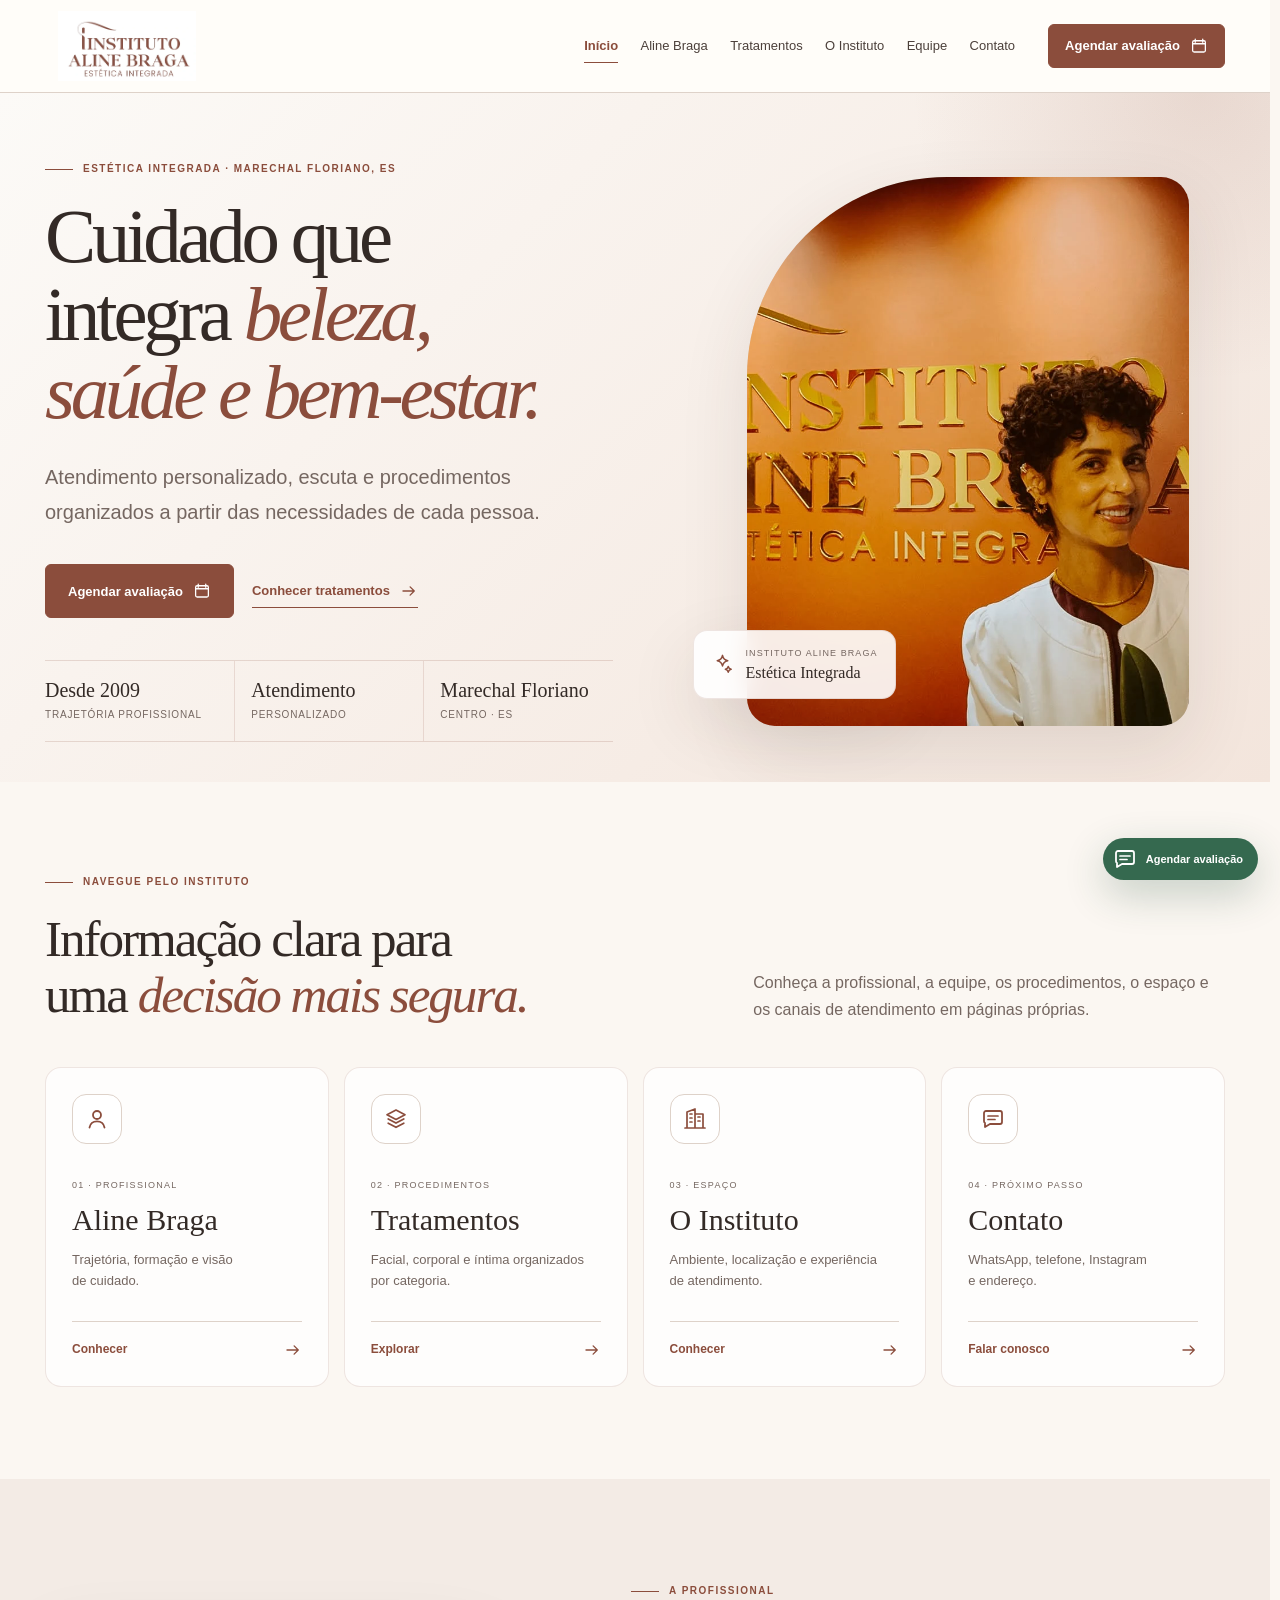
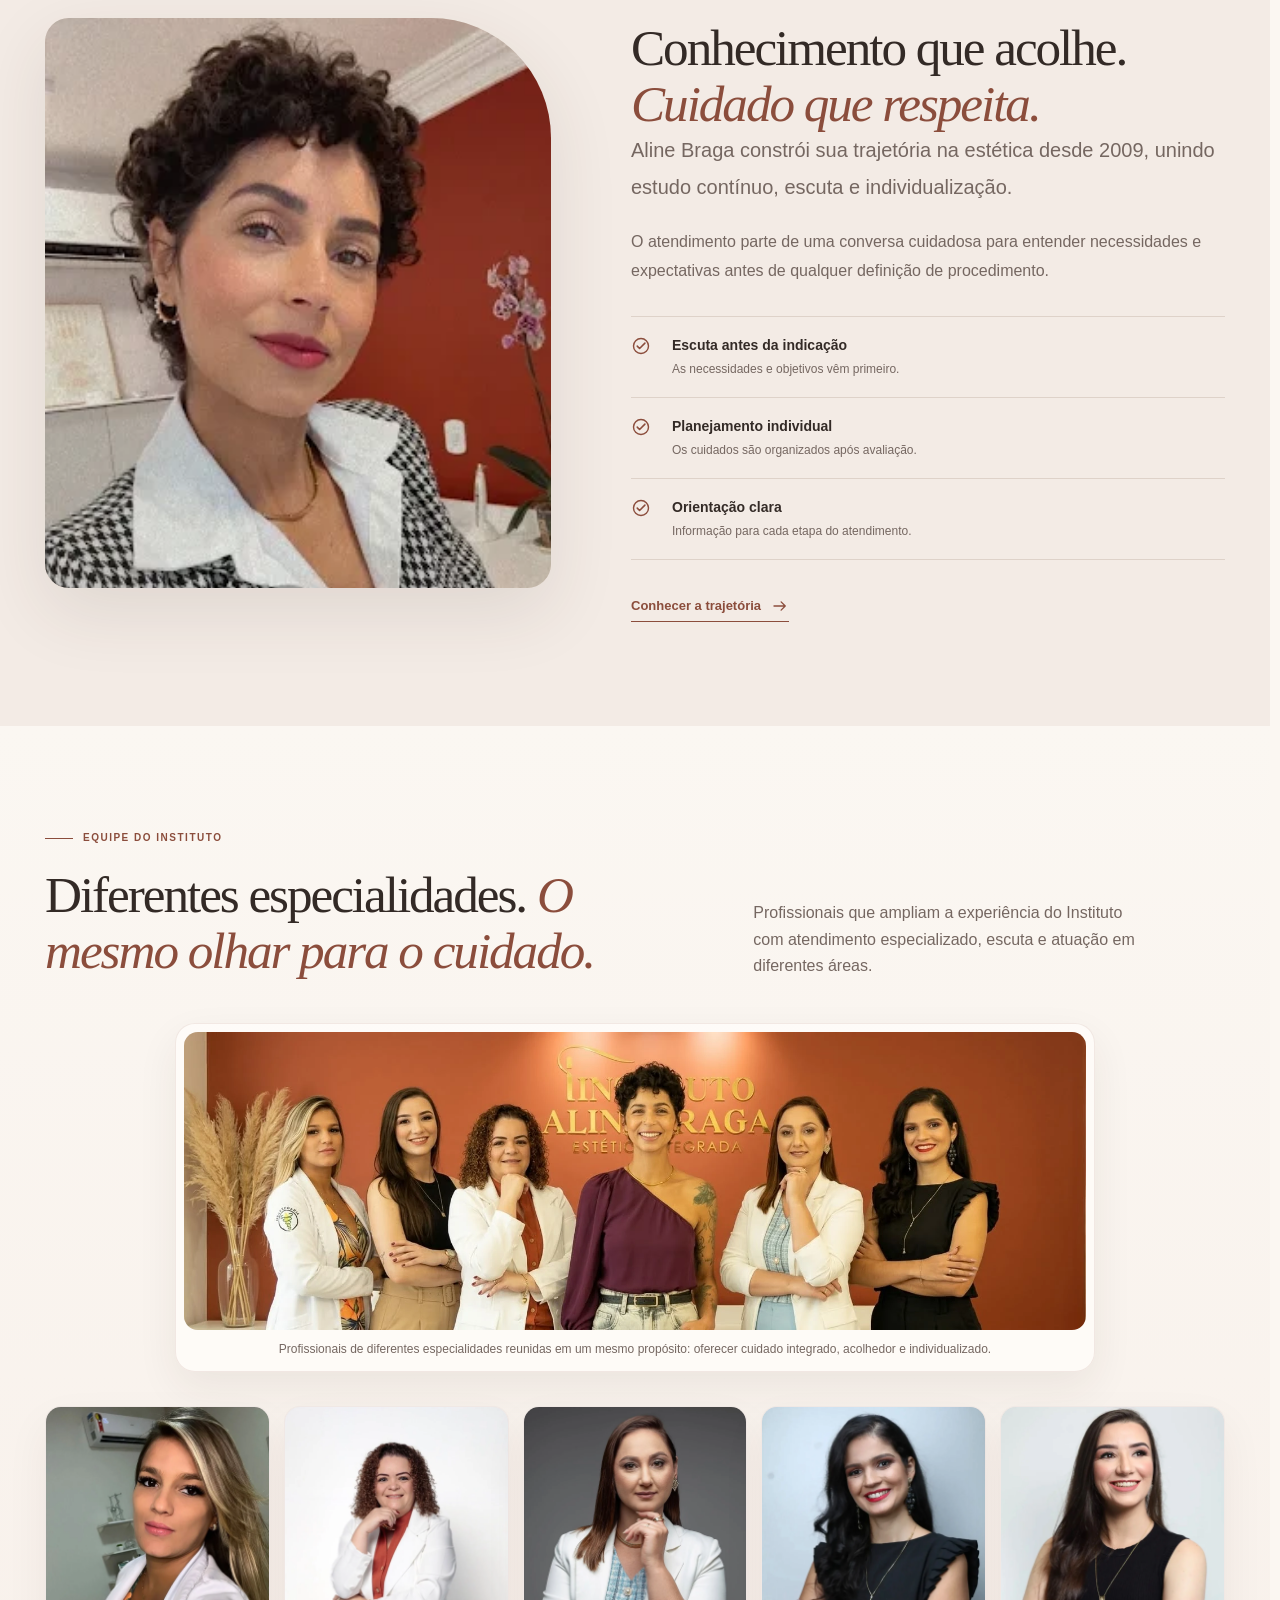
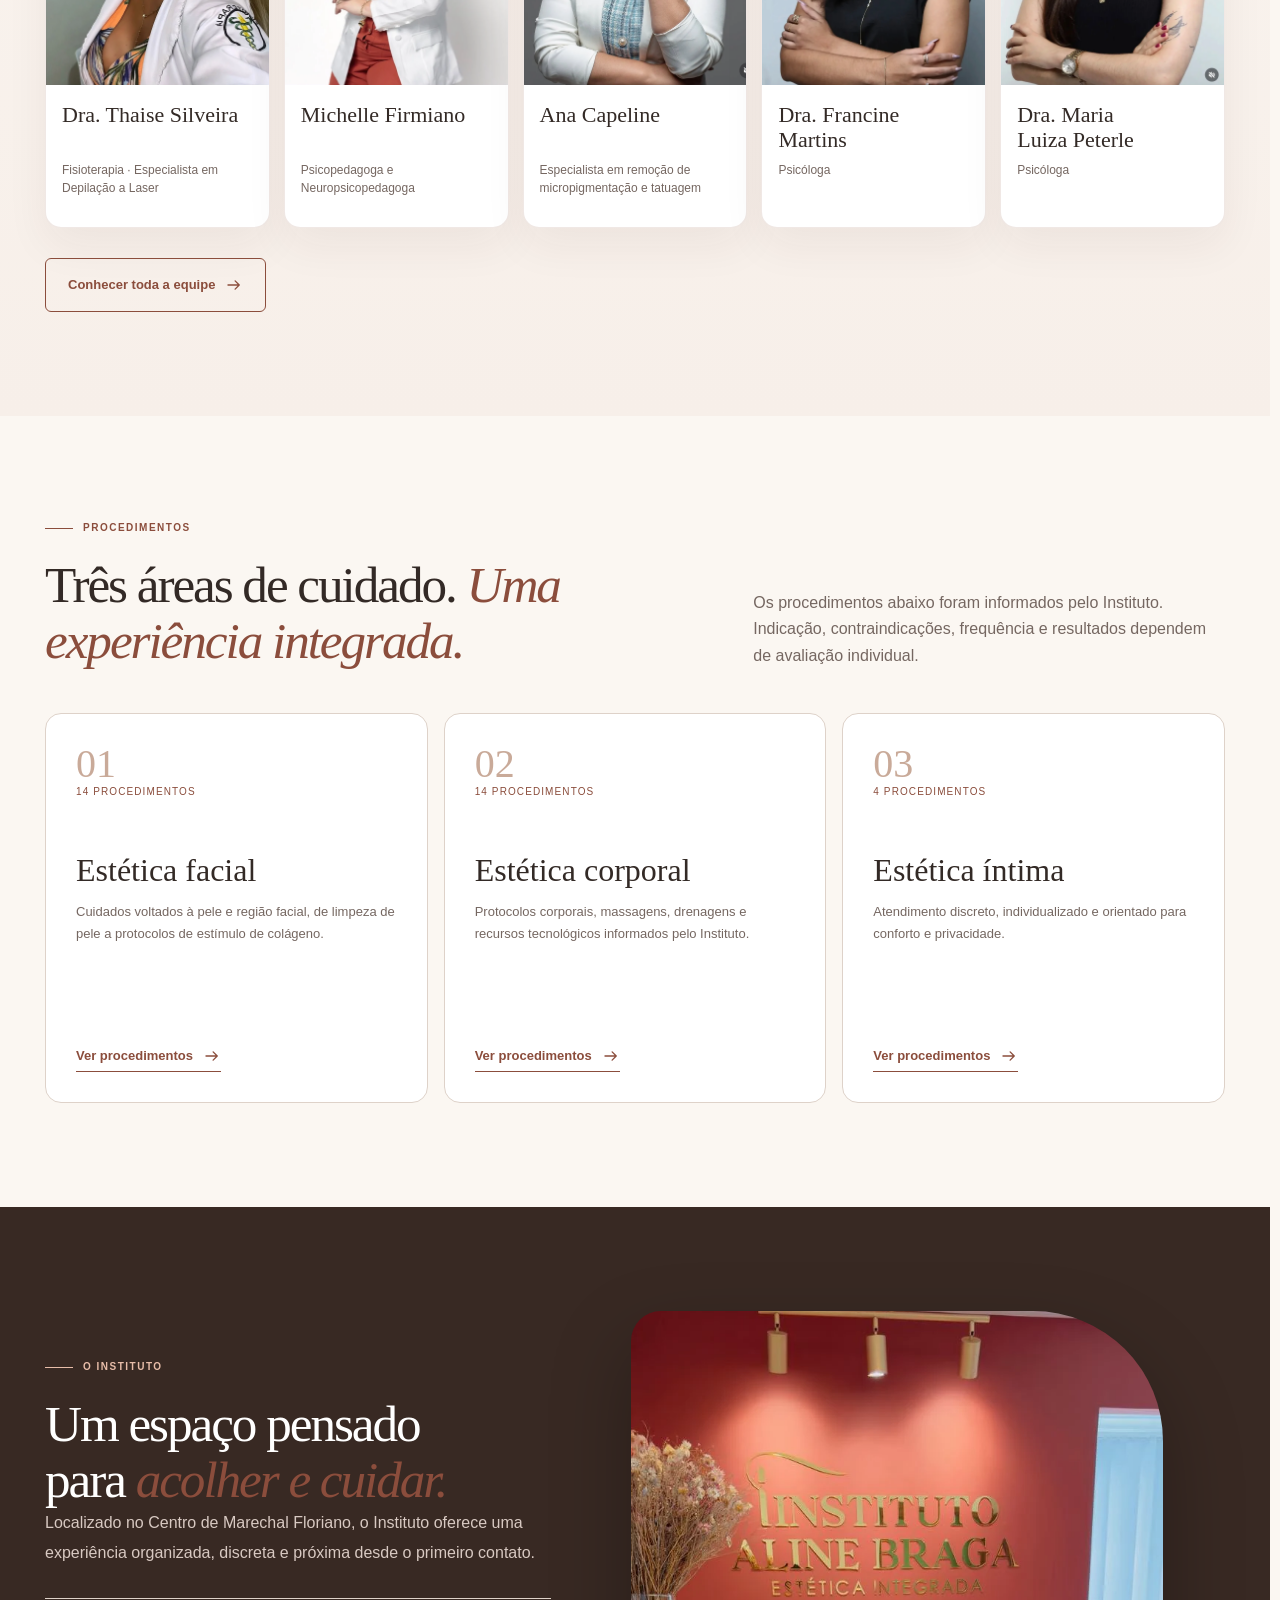
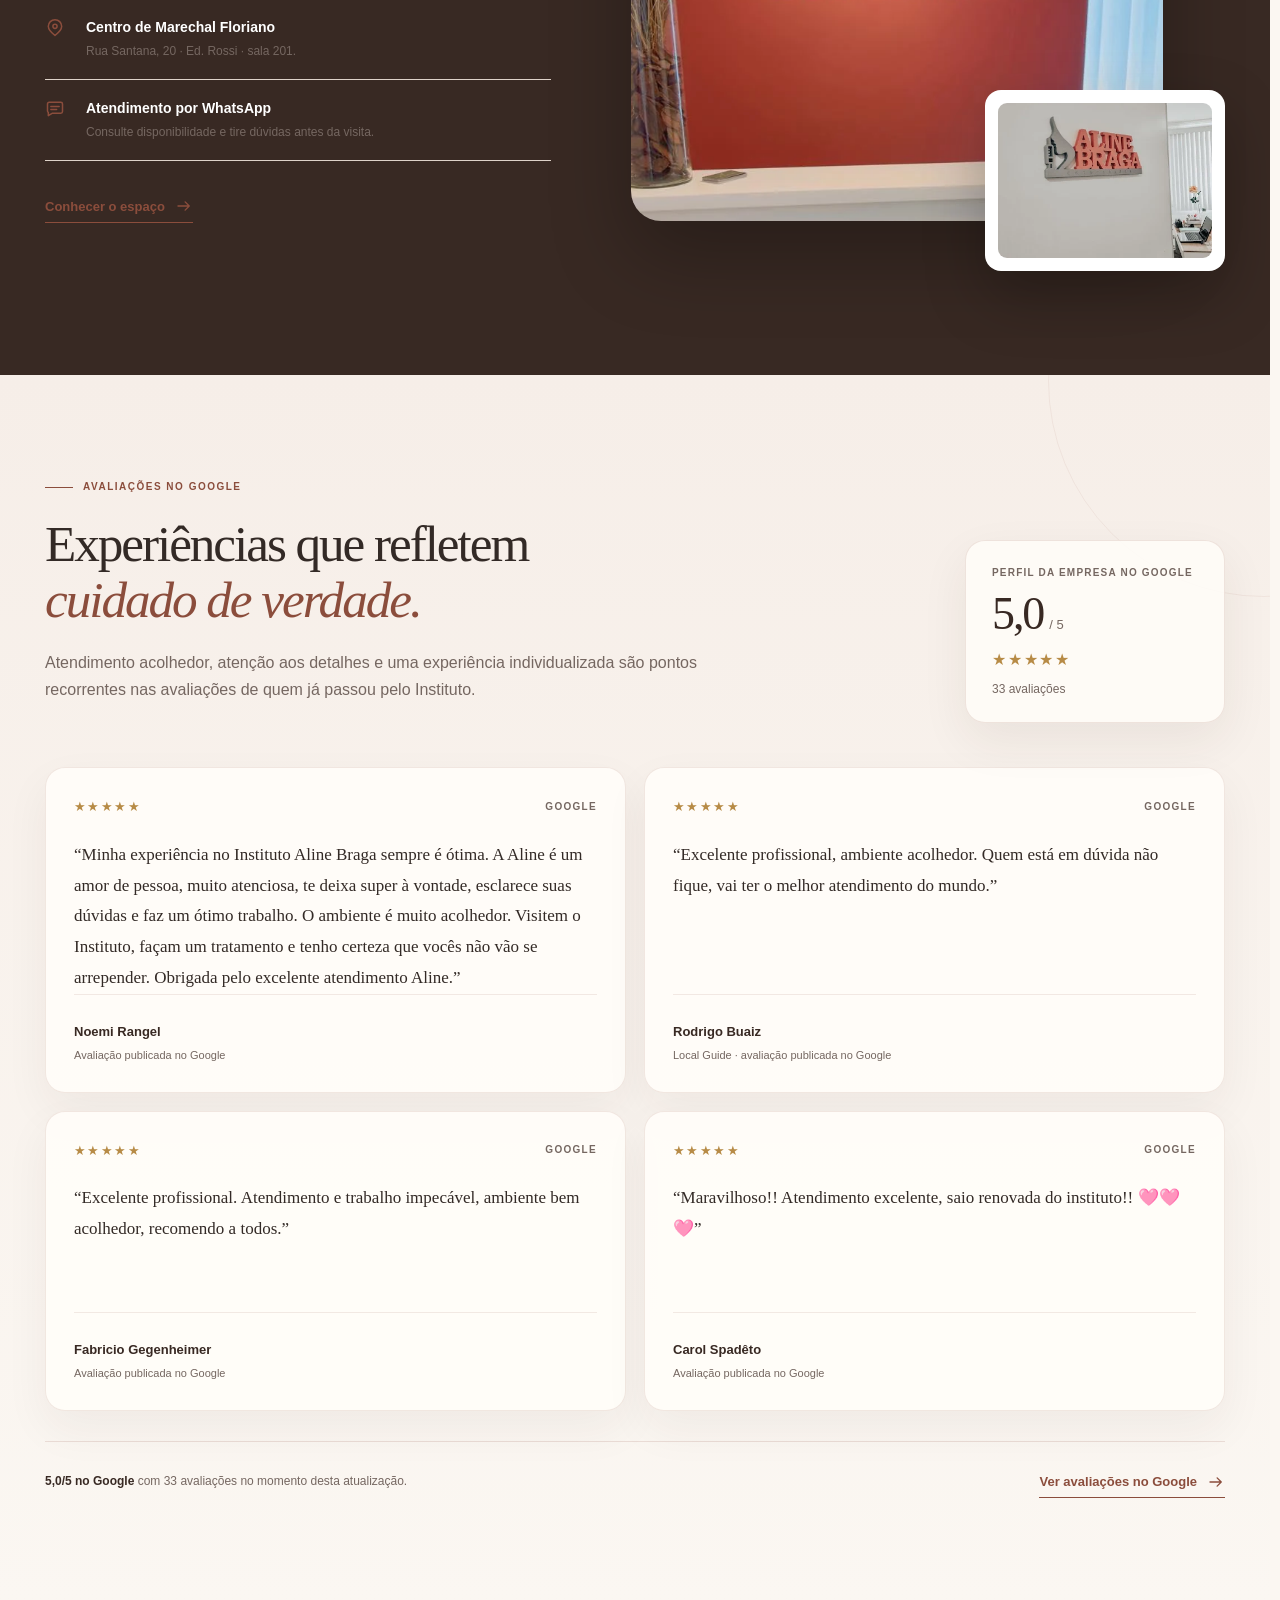
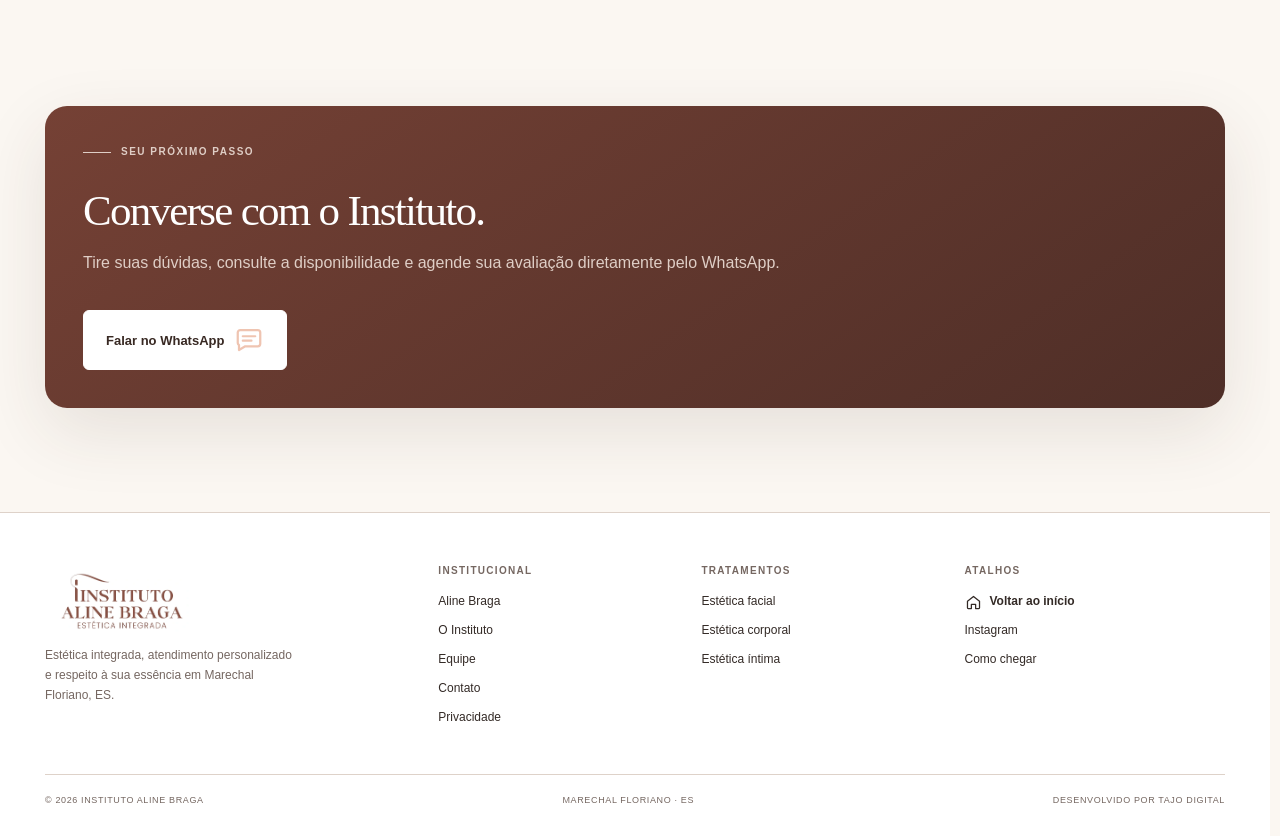
==== commit 4d8261f6: "Add files via upload" ====
--- a/index.html
+++ b/index.html
@@ -1,12 +1,12 @@
 <!DOCTYPE html>
 
-<html lang="pt-BR"><head><meta charset="utf-8"/><meta content="width=device-width,initial-scale=1,viewport-fit=cover" name="viewport"/><meta content="#8b4d3c" name="theme-color"/><meta content="light" name="color-scheme"/><title>Instituto Aline Braga | Estética Integrada em Marechal Floriano - ES</title><meta name="description" content="Instituto Aline Braga em Marechal Floriano, ES. Estética facial, corporal e íntima com atendimento individualizado, cuidado integrado e agendamento pelo WhatsApp."><meta name="robots" content="index,follow,max-image-preview:large,max-snippet:-1,max-video-preview:-1"><meta content="Instituto Aline Braga" name="author"/><link rel="canonical" href="https://institutoalinebraga.com.br/"><meta content="website" property="og:type"/><meta content="pt_BR" property="og:locale"/><meta content="Instituto Aline Braga" property="og:site_name"/><meta property="og:title" content="Instituto Aline Braga | Estética Integrada em Marechal Floriano - ES"><meta property="og:description" content="Instituto Aline Braga em Marechal Floriano, ES. Estética facial, corporal e íntima com atendimento individualizado, cuidado integrado e agendamento pelo WhatsApp."><meta property="og:url" content="https://institutoalinebraga.com.br/"><meta property="og:image" content="https://institutoalinebraga.com.br/assets/images/og-instituto-aline-braga.jpg"><meta property="og:image:alt" content="Instituto Aline Braga — Estética Integrada em Marechal Floriano, ES"><meta name="twitter:card" content="summary_large_image"><meta name="twitter:title" content="Instituto Aline Braga | Estética Integrada em Marechal Floriano - ES"><meta name="twitter:description" content="Instituto Aline Braga em Marechal Floriano, ES. Estética facial, corporal e íntima com atendimento individualizado, cuidado integrado e agendamento pelo WhatsApp."><meta name="twitter:image" content="https://institutoalinebraga.com.br/assets/images/og-instituto-aline-braga.jpg"><link href="manifest.webmanifest" rel="manifest"/><link href="assets/css/styles.623de3d3ef.css" rel="stylesheet"/><script type="application/ld+json">{"@context":"https://schema.org","@graph":[{"@type":"HealthAndBeautyBusiness","@id":"https://institutoalinebraga.com.br/#instituto","name":"Instituto Aline Braga","url":"https://institutoalinebraga.com.br/","telephone":"+55 27 99580-0788","email":"alinebragaesteticista@hotmail.com","description":"Instituto de estética integrada em Marechal Floriano, Espírito Santo, com atendimento personalizado e cuidados faciais, corporais e íntimos.","image":["https://institutoalinebraga.com.br/assets/images/aline-no-instituto.webp","https://institutoalinebraga.com.br/assets/images/recepcao-instituto.webp","https://institutoalinebraga.com.br/assets/images/logo-ambiente.webp"],"logo":"https://institutoalinebraga.com.br/assets/images/logo-oficial.webp","address":{"@type":"PostalAddress","streetAddress":"Rua Santana, 20, 2º andar, sala 201 — Ed. Rossi","addressLocality":"Marechal Floriano","addressRegion":"ES","postalCode":"29255-000","addressCountry":"BR"},"areaServed":{"@type":"City","name":"Marechal Floriano","containedInPlace":{"@type":"State","name":"Espírito Santo"}},"hasMap":"https://www.google.com/maps/search/?api=1&query=Instituto+Aline+Braga&query_place_id=ChIJS7Pa33-zuQARab8naFT5Qa8","sameAs":["https://www.instagram.com/institutoalinebraga/","https://www.google.com/maps/search/?api=1&query=Instituto+Aline+Braga&query_place_id=ChIJS7Pa33-zuQARab8naFT5Qa8"],"founder":{"@id":"https://institutoalinebraga.com.br/#aline"},"hasOfferCatalog":{"@type":"OfferCatalog","name":"Procedimentos do Instituto Aline Braga","itemListElement":[{"@type":"OfferCatalog","name":"Estética facial","itemListElement":[{"@type":"Offer","itemOffered":{"@type":"Service","name":"Limpeza de pele"}},{"@type":"Offer","itemOffered":{"@type":"Service","name":"Acompanhamento contra acne adolescente e adulto"}},{"@type":"Offer","itemOffered":{"@type":"Service","name":"Peeling químico"}},{"@type":"Offer","itemOffered":{"@type":"Service","name":"Microagulhamento"}},{"@type":"Offer","itemOffered":{"@type":"Service","name":"Tratamento para flacidez"}},{"@type":"Offer","itemOffered":{"@type":"Service","name":"Estímulo de colágeno"}},{"@type":"Offer","itemOffered":{"@type":"Service","name":"Blefaroplastia sem corte"}},{"@type":"Offer","itemOffered":{"@type":"Service","name":"Lipo de papada sem corte"}},{"@type":"Offer","itemOffered":{"@type":"Service","name":"Peeling de plasma"}},{"@type":"Offer","itemOffered":{"@type":"Service","name":"Drenagem linfática facial"}},{"@type":"Offer","itemOffered":{"@type":"Service","name":"Hidratação facial"}},{"@type":"Offer","itemOffered":{"@type":"Service","name":"Tratamento para cicatriz de acne"}},{"@type":"Offer","itemOffered":{"@type":"Service","name":"Dermaplaning"}},{"@type":"Offer","itemOffered":{"@type":"Service","name":"Nutri Gloss Labial"}}]},{"@type":"OfferCatalog","name":"Estética corporal","itemListElement":[{"@type":"Offer","itemOffered":{"@type":"Service","name":"Tratamento para gordura localizada"}},{"@type":"Offer","itemOffered":{"@type":"Service","name":"Tratamento para flacidez"}},{"@type":"Offer","itemOffered":{"@type":"Service","name":"Drenagem linfática"}},{"@type":"Offer","itemOffered":{"@type":"Service","name":"Drenagem linfática pós-operatória"}},{"@type":"Offer","itemOffered":{"@type":"Service","name":"Massagem relaxante"}},{"@type":"Offer","itemOffered":{"@type":"Service","name":"Massagem para tensão muscular com aplicação de ventosas"}},{"@type":"Offer","itemOffered":{"@type":"Service","name":"Limpeza de pele nas costas"}},{"@type":"Offer","itemOffered":{"@type":"Service","name":"Clareamento das axilas"}},{"@type":"Offer","itemOffered":{"@type":"Service","name":"Tratamento para foliculite"}},{"@type":"Offer","itemOffered":{"@type":"Service","name":"Remoção de verrugas e ceratoses"}},{"@type":"Offer","itemOffered":{"@type":"Service","name":"Esfoliação e hidratação nas costas"}},{"@type":"Offer","itemOffered":{"@type":"Service","name":"Corrente Russa – tonificação muscular"}},{"@type":"Offer","itemOffered":{"@type":"Service","name":"Radiofrequência"}},{"@type":"Offer","itemOffered":{"@type":"Service","name":"Aplicação de laser em feridas, fissura mamilar, herpes labial, pós-cirurgia e acne"}}]},{"@type":"OfferCatalog","name":"Estética íntima","itemListElement":[{"@type":"Offer","itemOffered":{"@type":"Service","name":"Depilação a laser"}},{"@type":"Offer","itemOffered":{"@type":"Service","name":"Depilação a cera"}},{"@type":"Offer","itemOffered":{"@type":"Service","name":"Clareamento íntimo"}},{"@type":"Offer","itemOffered":{"@type":"Service","name":"Rejuvenescimento íntimo"}}]}]},"foundingDate":"2012-11-19","employee":[{"@type":"Person","name":"Dra. Thaise Silveira","jobTitle":"Fisioterapia — Especialista em Depilação a Laser","image":"https://institutoalinebraga.com.br/assets/images/thaise-silveira.webp"},{"@type":"Person","name":"Michelle Firmiano","jobTitle":"Psicopedagoga e Neuropsicopedagoga","image":"https://institutoalinebraga.com.br/assets/images/michelle-firmiano.webp"},{"@type":"Person","name":"Ana Capeline","jobTitle":"Especialista em remoção de micropigmentação e tatuagem","image":"https://institutoalinebraga.com.br/assets/images/ana-capeline.webp"},{"@type":"Person","name":"Dra. Francine Martins","jobTitle":"Psicóloga","image":"https://institutoalinebraga.com.br/assets/images/francine-martins.webp"},{"@type":"Person","name":"Dra. Maria Luiza Peterle","jobTitle":"Psicóloga","image":"https://institutoalinebraga.com.br/assets/images/maria-luiza-peterle.webp"}]},{"@type":"Person","@id":"https://institutoalinebraga.com.br/#aline","name":"Aline Braga Endlich","jobTitle":"Esteticista","worksFor":{"@id":"https://institutoalinebraga.com.br/#instituto"},"description":"Esteticista por formação, pós-graduada em Saúde da Mulher e em aprofundamento em Anatomia e Fisiologia Humana."},{"@type":"WebSite","@id":"https://institutoalinebraga.com.br/#website","name":"Instituto Aline Braga","url":"https://institutoalinebraga.com.br/","inLanguage":"pt-BR","publisher":{"@id":"https://institutoalinebraga.com.br/#instituto"},"alternateName":"Instituto Aline Braga — Estética Integrada"},{"@type":"WebPage","@id":"https://institutoalinebraga.com.br/#pagina","url":"https://institutoalinebraga.com.br/","name":"Instituto Aline Braga | Estética em Marechal Floriano, ES","description":"Instituto Aline Braga em Marechal Floriano, ES. Estética facial, corporal e íntima com atendimento personalizado, escuta e cuidado individualizado.","inLanguage":"pt-BR","isPartOf":{"@id":"https://institutoalinebraga.com.br/#website"},"about":{"@id":"https://institutoalinebraga.com.br/#instituto"}}]}</script><meta name="googlebot" content="index,follow,max-image-preview:large,max-snippet:-1"><meta name="application-name" content="Instituto Aline Braga"><meta property="og:image:secure_url" content="https://institutoalinebraga.com.br/assets/images/og-instituto-aline-braga.jpg"><meta property="og:image:type" content="image/jpeg"><meta property="og:image:width" content="1200"><meta property="og:image:height" content="630"><meta name="twitter:image:alt" content="Instituto Aline Braga — Estética Integrada em Marechal Floriano, ES"><link rel="icon" type="image/png" sizes="32x32" href="assets/images/favicon-google-v14-32.png"><link rel="icon" type="image/png" sizes="48x48" href="assets/images/favicon-google-v14-48.png"><link rel="icon" type="image/png" sizes="16x16" href="assets/images/favicon-google-v14-16.png"><link rel="shortcut icon" href="favicon-google-v14.ico"><link rel="apple-touch-icon" sizes="180x180" href="assets/images/apple-touch-icon-v14.png"><meta name="geo.region" content="BR-ES"><meta name="geo.placename" content="Marechal Floriano"></head><body><a class="skip-link" href="#conteudo">Ir para o conteúdo</a><div aria-hidden="true" id="scroll-progress"></div><header class="site-header"><div class="container header-inner"><a aria-label="Instituto Aline Braga — início" class="brand" href="/"><img alt="Instituto Aline Braga — Estética Integrada" height="104" src="assets/images/logo-oficial.webp" width="206"/></a><nav aria-label="Navegação principal" class="desktop-nav"><a aria-current="page" class="active" href="/">Início</a><a class="" href="/aline-braga/">Aline Braga</a><a class="" href="/tratamentos/">Tratamentos</a><a class="" href="/instituto/">O Instituto</a><a href="/equipe/">Equipe</a><a class="" href="/contato/">Contato</a></nav><a class="button button-small header-cta" href="https://wa.me/5527995800788?text=Ol%C3%A1%2C%20Aline%21%20Vim%20pelo%20site%20do%20Instituto%20e%20gostaria%20de%20agendar%20uma%20avalia%C3%A7%C3%A3o." rel="noopener noreferrer" target="_blank">Agendar avaliação<span aria-hidden="true" class="icon icon-calendar"></span></a><button aria-controls="mobile-menu" aria-expanded="false" aria-label="Abrir menu" class="menu-toggle" type="button"><span></span><span></span></button></div><nav aria-label="Navegação mobile" class="mobile-nav" id="mobile-menu"><a aria-current="page" href="/">Início<span aria-hidden="true" class="icon icon-arrow-right"></span></a><a href="/aline-braga/">Aline Braga<span aria-hidden="true" class="icon icon-arrow-right"></span></a><a href="/tratamentos/">Tratamentos<span aria-hidden="true" class="icon icon-arrow-right"></span></a><a href="/instituto/">O Instituto<span aria-hidden="true" class="icon icon-arrow-right"></span></a><a href="/equipe/">Equipe<span aria-hidden="true" class="icon icon-arrow-right"></span></a><a href="/contato/">Contato<span aria-hidden="true" class="icon icon-arrow-right"></span></a><a class="button" href="https://wa.me/5527995800788?text=Ol%C3%A1%2C%20Aline%21%20Vim%20pelo%20site%20do%20Instituto%20e%20gostaria%20de%20agendar%20uma%20avalia%C3%A7%C3%A3o." rel="noopener noreferrer" target="_blank">Agendar avaliação<span aria-hidden="true" class="icon icon-calendar"></span></a></nav></header><main id="conteudo"><section class="hero"><div class="container hero-grid"><div class="hero-copy reveal"><p class="eyebrow">Estética integrada · Marechal Floriano, ES</p><h1>Cuidado que integra <em>beleza, saúde e bem-estar.</em></h1><p class="lead">Atendimento personalizado, escuta e procedimentos organizados a partir das necessidades de cada pessoa.</p><div class="hero-actions"><a class="button" href="https://wa.me/5527995800788?text=Ol%C3%A1%2C%20Aline%21%20Conheci%20o%20Instituto%20pelo%20site%20e%20gostaria%20de%20agendar%20uma%20avalia%C3%A7%C3%A3o." rel="noopener noreferrer" target="_blank">Agendar avaliação<span aria-hidden="true" class="icon icon-calendar"></span></a><a class="text-link" href="/tratamentos/">Conhecer tratamentos<span aria-hidden="true" class="icon icon-arrow-right"></span></a></div><div class="hero-trust"><div><strong>Desde 2009</strong><span>trajetória profissional</span></div><div><strong>Atendimento</strong><span>personalizado</span></div><div><strong>Marechal Floriano</strong><span>Centro · ES</span></div></div></div><div class="hero-visual reveal"><figure class="hero-photo"><img alt="Aline Braga no Instituto Aline Braga" fetchpriority="high" height="960" src="assets/images/aline-no-instituto.webp" width="1280"/></figure><div class="hero-card"><span aria-hidden="true" class="icon icon-sparkle"></span><div><small>Instituto Aline Braga</small><strong>Estética Integrada</strong></div></div></div></div></section><section class="portal-section"><div class="container"><div class="section-heading reveal"><div><p class="eyebrow">Navegue pelo Instituto</p><h2>Informação clara para uma <em>decisão mais segura.</em></h2></div><p>Conheça a profissional, a equipe, os procedimentos, o espaço e os canais de atendimento em páginas próprias.</p></div><div class="portal-grid"><a class="portal-card reveal" href="/aline-braga/"><span class="portal-icon"><span aria-hidden="true" class="icon icon-person"></span></span><small>01 · Profissional</small><h3>Aline Braga</h3><p>Trajetória, formação e visão de cuidado.</p><span class="card-action">Conhecer<span aria-hidden="true" class="icon icon-arrow-right"></span></span></a><a class="portal-card reveal" href="/tratamentos/"><span class="portal-icon"><span aria-hidden="true" class="icon icon-layers"></span></span><small>02 · Procedimentos</small><h3>Tratamentos</h3><p>Facial, corporal e íntima organizados por categoria.</p><span class="card-action">Explorar<span aria-hidden="true" class="icon icon-arrow-right"></span></span></a><a class="portal-card reveal" href="/instituto/"><span class="portal-icon"><span aria-hidden="true" class="icon icon-building"></span></span><small>03 · Espaço</small><h3>O Instituto</h3><p>Ambiente, localização e experiência de atendimento.</p><span class="card-action">Conhecer<span aria-hidden="true" class="icon icon-arrow-right"></span></span></a><a class="portal-card reveal" href="/contato/"><span class="portal-icon"><span aria-hidden="true" class="icon icon-message"></span></span><small>04 · Próximo passo</small><h3>Contato</h3><p>WhatsApp, telefone, Instagram e endereço.</p><span class="card-action">Falar conosco<span aria-hidden="true" class="icon icon-arrow-right"></span></span></a></div></div></section><section class="section section-soft"><div class="container split"><figure class="image-frame aline reveal"><img alt="Retrato de Aline Braga" height="510" loading="lazy" src="assets/images/aline-retrato.webp" width="287"/></figure><div class="copy reveal"><p class="eyebrow">A profissional</p><h2>Conhecimento que acolhe. <em>Cuidado que respeita.</em></h2><p class="lead">Aline Braga constrói sua trajetória na estética desde 2009, unindo estudo contínuo, escuta e individualização.</p><p>O atendimento parte de uma conversa cuidadosa para entender necessidades e expectativas antes de qualquer definição de procedimento.</p><ul class="feature-list"><li><span aria-hidden="true" class="icon icon-check"></span><div><strong>Escuta antes da indicação</strong><span>As necessidades e objetivos vêm primeiro.</span></div></li><li><span aria-hidden="true" class="icon icon-check"></span><div><strong>Planejamento individual</strong><span>Os cuidados são organizados após avaliação.</span></div></li><li><span aria-hidden="true" class="icon icon-check"></span><div><strong>Orientação clara</strong><span>Informação para cada etapa do atendimento.</span></div></li></ul><a class="text-link" href="/aline-braga/">Conhecer a trajetória<span aria-hidden="true" class="icon icon-arrow-right"></span></a></div></div></section><section aria-labelledby="equipe-home-title" class="section team-preview-section">
+<html lang="pt-BR"><head><meta charset="utf-8"/><meta content="width=device-width,initial-scale=1,viewport-fit=cover" name="viewport"/><meta content="#8b4d3c" name="theme-color"/><meta content="light" name="color-scheme"/><title>Instituto Aline Braga | Estética Integrada em Marechal Floriano - ES</title><meta name="description" content="Instituto Aline Braga em Marechal Floriano, ES. Estética facial, corporal e íntima com atendimento individualizado, cuidado integrado e agendamento pelo WhatsApp."><meta name="robots" content="index,follow,max-image-preview:large,max-snippet:-1,max-video-preview:-1"><meta content="Instituto Aline Braga" name="author"/><link rel="canonical" href="https://institutoalinebraga.com.br/"><meta content="website" property="og:type"/><meta content="pt_BR" property="og:locale"/><meta content="Instituto Aline Braga" property="og:site_name"/><meta property="og:title" content="Instituto Aline Braga | Estética Integrada em Marechal Floriano - ES"><meta property="og:description" content="Instituto Aline Braga em Marechal Floriano, ES. Estética facial, corporal e íntima com atendimento individualizado, cuidado integrado e agendamento pelo WhatsApp."><meta property="og:url" content="https://institutoalinebraga.com.br/"><meta property="og:image" content="https://institutoalinebraga.com.br/assets/images/og-instituto-aline-braga.jpg"><meta property="og:image:alt" content="Instituto Aline Braga — Estética Integrada em Marechal Floriano, ES"><meta name="twitter:card" content="summary_large_image"><meta name="twitter:title" content="Instituto Aline Braga | Estética Integrada em Marechal Floriano - ES"><meta name="twitter:description" content="Instituto Aline Braga em Marechal Floriano, ES. Estética facial, corporal e íntima com atendimento individualizado, cuidado integrado e agendamento pelo WhatsApp."><meta name="twitter:image" content="https://institutoalinebraga.com.br/assets/images/og-instituto-aline-braga.jpg"><link href="manifest.webmanifest" rel="manifest"/><link href="assets/css/styles.233fbd4708.css" rel="stylesheet"/><script type="application/ld+json">{"@context":"https://schema.org","@graph":[{"@type":"HealthAndBeautyBusiness","@id":"https://institutoalinebraga.com.br/#instituto","name":"Instituto Aline Braga","url":"https://institutoalinebraga.com.br/","telephone":"+55 27 99580-0788","email":"alinebragaesteticista@hotmail.com","description":"Instituto de estética integrada em Marechal Floriano, Espírito Santo, com atendimento personalizado e cuidados faciais, corporais e íntimos.","image":["https://institutoalinebraga.com.br/assets/images/aline-no-instituto.webp","https://institutoalinebraga.com.br/assets/images/recepcao-instituto.webp","https://institutoalinebraga.com.br/assets/images/logo-ambiente.webp"],"logo":"https://institutoalinebraga.com.br/assets/images/logo-oficial.webp","address":{"@type":"PostalAddress","streetAddress":"Rua Santana, 20, 2º andar, sala 201 — Ed. Rossi","addressLocality":"Marechal Floriano","addressRegion":"ES","postalCode":"29255-000","addressCountry":"BR"},"areaServed":{"@type":"City","name":"Marechal Floriano","containedInPlace":{"@type":"State","name":"Espírito Santo"}},"hasMap":"https://www.google.com/maps/search/?api=1&query=Instituto+Aline+Braga&query_place_id=ChIJS7Pa33-zuQARab8naFT5Qa8","sameAs":["https://www.instagram.com/institutoalinebraga/","https://www.google.com/maps/search/?api=1&query=Instituto+Aline+Braga&query_place_id=ChIJS7Pa33-zuQARab8naFT5Qa8"],"founder":{"@id":"https://institutoalinebraga.com.br/#aline"},"hasOfferCatalog":{"@type":"OfferCatalog","name":"Procedimentos do Instituto Aline Braga","itemListElement":[{"@type":"OfferCatalog","name":"Estética facial","itemListElement":[{"@type":"Offer","itemOffered":{"@type":"Service","name":"Limpeza de pele"}},{"@type":"Offer","itemOffered":{"@type":"Service","name":"Acompanhamento contra acne adolescente e adulto"}},{"@type":"Offer","itemOffered":{"@type":"Service","name":"Peeling químico"}},{"@type":"Offer","itemOffered":{"@type":"Service","name":"Microagulhamento"}},{"@type":"Offer","itemOffered":{"@type":"Service","name":"Tratamento para flacidez"}},{"@type":"Offer","itemOffered":{"@type":"Service","name":"Estímulo de colágeno"}},{"@type":"Offer","itemOffered":{"@type":"Service","name":"Blefaroplastia sem corte"}},{"@type":"Offer","itemOffered":{"@type":"Service","name":"Lipo de papada sem corte"}},{"@type":"Offer","itemOffered":{"@type":"Service","name":"Peeling de plasma"}},{"@type":"Offer","itemOffered":{"@type":"Service","name":"Drenagem linfática facial"}},{"@type":"Offer","itemOffered":{"@type":"Service","name":"Hidratação facial"}},{"@type":"Offer","itemOffered":{"@type":"Service","name":"Tratamento para cicatriz de acne"}},{"@type":"Offer","itemOffered":{"@type":"Service","name":"Dermaplaning"}},{"@type":"Offer","itemOffered":{"@type":"Service","name":"Nutri Gloss Labial"}}]},{"@type":"OfferCatalog","name":"Estética corporal","itemListElement":[{"@type":"Offer","itemOffered":{"@type":"Service","name":"Tratamento para gordura localizada"}},{"@type":"Offer","itemOffered":{"@type":"Service","name":"Tratamento para flacidez"}},{"@type":"Offer","itemOffered":{"@type":"Service","name":"Drenagem linfática"}},{"@type":"Offer","itemOffered":{"@type":"Service","name":"Drenagem linfática pós-operatória"}},{"@type":"Offer","itemOffered":{"@type":"Service","name":"Massagem relaxante"}},{"@type":"Offer","itemOffered":{"@type":"Service","name":"Massagem para tensão muscular com aplicação de ventosas"}},{"@type":"Offer","itemOffered":{"@type":"Service","name":"Limpeza de pele nas costas"}},{"@type":"Offer","itemOffered":{"@type":"Service","name":"Clareamento das axilas"}},{"@type":"Offer","itemOffered":{"@type":"Service","name":"Tratamento para foliculite"}},{"@type":"Offer","itemOffered":{"@type":"Service","name":"Remoção de verrugas e ceratoses"}},{"@type":"Offer","itemOffered":{"@type":"Service","name":"Esfoliação e hidratação nas costas"}},{"@type":"Offer","itemOffered":{"@type":"Service","name":"Corrente Russa – tonificação muscular"}},{"@type":"Offer","itemOffered":{"@type":"Service","name":"Radiofrequência"}},{"@type":"Offer","itemOffered":{"@type":"Service","name":"Aplicação de laser em feridas, fissura mamilar, herpes labial, pós-cirurgia e acne"}}]},{"@type":"OfferCatalog","name":"Estética íntima","itemListElement":[{"@type":"Offer","itemOffered":{"@type":"Service","name":"Depilação a laser"}},{"@type":"Offer","itemOffered":{"@type":"Service","name":"Depilação a cera"}},{"@type":"Offer","itemOffered":{"@type":"Service","name":"Clareamento íntimo"}},{"@type":"Offer","itemOffered":{"@type":"Service","name":"Rejuvenescimento íntimo"}}]}]},"foundingDate":"2012-11-19","employee":[{"@type":"Person","name":"Dra. Thaise Silveira","jobTitle":"Fisioterapia — Especialista em Depilação a Laser","image":"https://institutoalinebraga.com.br/assets/images/thaise-silveira.webp"},{"@type":"Person","name":"Michelle Firmiano","jobTitle":"Psicopedagoga e Neuropsicopedagoga","image":"https://institutoalinebraga.com.br/assets/images/michelle-firmiano.webp"},{"@type":"Person","name":"Ana Capeline","jobTitle":"Especialista em remoção de micropigmentação e tatuagem","image":"https://institutoalinebraga.com.br/assets/images/ana-capeline.webp"},{"@type":"Person","name":"Dra. Francine Martins","jobTitle":"Psicóloga","image":"https://institutoalinebraga.com.br/assets/images/francine-martins.webp"},{"@type":"Person","name":"Dra. Maria Luiza Peterle","jobTitle":"Psicóloga","image":"https://institutoalinebraga.com.br/assets/images/maria-luiza-peterle.webp"}]},{"@type":"Person","@id":"https://institutoalinebraga.com.br/#aline","name":"Aline Braga Endlich","jobTitle":"Esteticista","worksFor":{"@id":"https://institutoalinebraga.com.br/#instituto"},"description":"Esteticista por formação, pós-graduada em Saúde da Mulher e em aprofundamento em Anatomia e Fisiologia Humana."},{"@type":"WebSite","@id":"https://institutoalinebraga.com.br/#website","name":"Instituto Aline Braga","url":"https://institutoalinebraga.com.br/","inLanguage":"pt-BR","publisher":{"@id":"https://institutoalinebraga.com.br/#instituto"},"alternateName":"Instituto Aline Braga — Estética Integrada"},{"@type":"WebPage","@id":"https://institutoalinebraga.com.br/#pagina","url":"https://institutoalinebraga.com.br/","name":"Instituto Aline Braga | Estética em Marechal Floriano, ES","description":"Instituto Aline Braga em Marechal Floriano, ES. Estética facial, corporal e íntima com atendimento personalizado, escuta e cuidado individualizado.","inLanguage":"pt-BR","isPartOf":{"@id":"https://institutoalinebraga.com.br/#website"},"about":{"@id":"https://institutoalinebraga.com.br/#instituto"}}]}</script><meta name="googlebot" content="index,follow,max-image-preview:large,max-snippet:-1"><meta name="application-name" content="Instituto Aline Braga"><meta property="og:image:secure_url" content="https://institutoalinebraga.com.br/assets/images/og-instituto-aline-braga.jpg"><meta property="og:image:type" content="image/jpeg"><meta property="og:image:width" content="1200"><meta property="og:image:height" content="630"><meta name="twitter:image:alt" content="Instituto Aline Braga — Estética Integrada em Marechal Floriano, ES"><link rel="icon" type="image/png" sizes="32x32" href="assets/images/favicon-google-v14-32.png"><link rel="icon" type="image/png" sizes="48x48" href="assets/images/favicon-google-v14-48.png"><link rel="icon" type="image/png" sizes="16x16" href="assets/images/favicon-google-v14-16.png"><link rel="shortcut icon" href="favicon-google-v14.ico"><link rel="apple-touch-icon" sizes="180x180" href="assets/images/apple-touch-icon-v14.png"><meta name="geo.region" content="BR-ES"><meta name="geo.placename" content="Marechal Floriano"></head><body><a class="skip-link" href="#conteudo">Ir para o conteúdo</a><div aria-hidden="true" id="scroll-progress"></div><header class="site-header"><div class="container header-inner"><a aria-label="Instituto Aline Braga — início" class="brand" href="/"><img alt="Instituto Aline Braga — Estética Integrada" height="104" src="assets/images/logo-oficial.webp" width="206"/></a><nav aria-label="Navegação principal" class="desktop-nav"><a aria-current="page" class="active" href="/">Início</a><a class="" href="/aline-braga/">Aline Braga</a><a class="" href="/tratamentos/">Tratamentos</a><a class="" href="/instituto/">O Instituto</a><a href="/equipe/">Equipe</a><a class="" href="/contato/">Contato</a></nav><a class="button button-small header-cta" href="https://wa.me/5527995800788?text=Ol%C3%A1%2C%20Aline%21%20Vim%20pelo%20site%20do%20Instituto%20e%20gostaria%20de%20agendar%20uma%20avalia%C3%A7%C3%A3o." rel="noopener noreferrer" target="_blank">Agendar avaliação<span aria-hidden="true" class="icon icon-calendar"></span></a><button aria-controls="mobile-menu" aria-expanded="false" aria-label="Abrir menu" class="menu-toggle" type="button"><span></span><span></span></button></div><nav aria-label="Navegação mobile" class="mobile-nav" id="mobile-menu"><a aria-current="page" href="/">Início<span aria-hidden="true" class="icon icon-arrow-right"></span></a><a href="/aline-braga/">Aline Braga<span aria-hidden="true" class="icon icon-arrow-right"></span></a><a href="/tratamentos/">Tratamentos<span aria-hidden="true" class="icon icon-arrow-right"></span></a><a href="/instituto/">O Instituto<span aria-hidden="true" class="icon icon-arrow-right"></span></a><a href="/equipe/">Equipe<span aria-hidden="true" class="icon icon-arrow-right"></span></a><a href="/contato/">Contato<span aria-hidden="true" class="icon icon-arrow-right"></span></a><a class="button" href="https://wa.me/5527995800788?text=Ol%C3%A1%2C%20Aline%21%20Vim%20pelo%20site%20do%20Instituto%20e%20gostaria%20de%20agendar%20uma%20avalia%C3%A7%C3%A3o." rel="noopener noreferrer" target="_blank">Agendar avaliação<span aria-hidden="true" class="icon icon-calendar"></span></a></nav></header><main id="conteudo"><section class="hero"><div class="container hero-grid"><div class="hero-copy reveal"><p class="eyebrow">Estética integrada · Marechal Floriano, ES</p><h1>Cuidado que integra <em>beleza, saúde e bem-estar.</em></h1><p class="lead">Atendimento personalizado, escuta e procedimentos organizados a partir das necessidades de cada pessoa.</p><div class="hero-actions"><a class="button" href="https://wa.me/5527995800788?text=Ol%C3%A1%2C%20Aline%21%20Conheci%20o%20Instituto%20pelo%20site%20e%20gostaria%20de%20agendar%20uma%20avalia%C3%A7%C3%A3o." rel="noopener noreferrer" target="_blank">Agendar avaliação<span aria-hidden="true" class="icon icon-calendar"></span></a><a class="text-link" href="/tratamentos/">Conhecer tratamentos<span aria-hidden="true" class="icon icon-arrow-right"></span></a></div><div class="hero-trust"><div><strong>Desde 2009</strong><span>trajetória profissional</span></div><div><strong>Atendimento</strong><span>personalizado</span></div><div><strong>Marechal Floriano</strong><span>Centro · ES</span></div></div></div><div class="hero-visual reveal"><figure class="hero-photo"><img alt="Aline Braga no Instituto Aline Braga" fetchpriority="high" height="960" src="assets/images/aline-no-instituto.webp" width="1280"/></figure><div class="hero-card"><span aria-hidden="true" class="icon icon-sparkle"></span><div><small>Instituto Aline Braga</small><strong>Estética Integrada</strong></div></div></div></div></section><section class="portal-section"><div class="container"><div class="section-heading reveal"><div><p class="eyebrow">Navegue pelo Instituto</p><h2>Informação clara para uma <em>decisão mais segura.</em></h2></div><p>Conheça a profissional, a equipe, os procedimentos, o espaço e os canais de atendimento em páginas próprias.</p></div><div class="portal-grid"><a class="portal-card reveal" href="/aline-braga/"><span class="portal-icon"><span aria-hidden="true" class="icon icon-person"></span></span><small>01 · Profissional</small><h3>Aline Braga</h3><p>Trajetória, formação e visão de cuidado.</p><span class="card-action">Conhecer<span aria-hidden="true" class="icon icon-arrow-right"></span></span></a><a class="portal-card reveal" href="/tratamentos/"><span class="portal-icon"><span aria-hidden="true" class="icon icon-layers"></span></span><small>02 · Procedimentos</small><h3>Tratamentos</h3><p>Facial, corporal e íntima organizados por categoria.</p><span class="card-action">Explorar<span aria-hidden="true" class="icon icon-arrow-right"></span></span></a><a class="portal-card reveal" href="/instituto/"><span class="portal-icon"><span aria-hidden="true" class="icon icon-building"></span></span><small>03 · Espaço</small><h3>O Instituto</h3><p>Ambiente, localização e experiência de atendimento.</p><span class="card-action">Conhecer<span aria-hidden="true" class="icon icon-arrow-right"></span></span></a><a class="portal-card reveal" href="/contato/"><span class="portal-icon"><span aria-hidden="true" class="icon icon-message"></span></span><small>04 · Próximo passo</small><h3>Contato</h3><p>WhatsApp, telefone, Instagram e endereço.</p><span class="card-action">Falar conosco<span aria-hidden="true" class="icon icon-arrow-right"></span></span></a></div></div></section><section class="section section-soft"><div class="container split"><figure class="image-frame aline reveal"><img alt="Retrato de Aline Braga" height="510" loading="lazy" src="assets/images/aline-retrato.webp" width="287"/></figure><div class="copy reveal"><p class="eyebrow">A profissional</p><h2>Conhecimento que acolhe. <em>Cuidado que respeita.</em></h2><p class="lead">Aline Braga constrói sua trajetória na estética desde 2009, unindo estudo contínuo, escuta e individualização.</p><p>O atendimento parte de uma conversa cuidadosa para entender necessidades e expectativas antes de qualquer definição de procedimento.</p><ul class="feature-list"><li><span aria-hidden="true" class="icon icon-check"></span><div><strong>Escuta antes da indicação</strong><span>As necessidades e objetivos vêm primeiro.</span></div></li><li><span aria-hidden="true" class="icon icon-check"></span><div><strong>Planejamento individual</strong><span>Os cuidados são organizados após avaliação.</span></div></li><li><span aria-hidden="true" class="icon icon-check"></span><div><strong>Orientação clara</strong><span>Informação para cada etapa do atendimento.</span></div></li></ul><a class="text-link" href="/aline-braga/">Conhecer a trajetória<span aria-hidden="true" class="icon icon-arrow-right"></span></a></div></div></section><section aria-labelledby="equipe-home-title" class="section team-preview-section">
 <div class="container">
 <div class="section-heading reveal">
 <div><p class="eyebrow">Equipe do Instituto</p><h2 id="equipe-home-title">Diferentes especialidades. <em>O mesmo olhar para o cuidado.</em></h2></div>
 <p>Profissionais que ampliam a experiência do Instituto com atendimento especializado, escuta e atuação em diferentes áreas.</p>
 </div>
-<figure class="team-home-hero founder-spotlight reveal"><img alt="Equipe completa do Instituto Aline Braga" height="640" loading="lazy" src="assets/images/aline-destaque-v8.webp" width="1600"/><figcaption>Conheça a fundadora do Instituto Aline Braga e a experiência que inspira cada cuidado.</figcaption></figure><div class="team-preview-grid"><article class="team-mini-card reveal"><figure><img alt="Dra. Thaise Silveira, Fisioterapia · Especialista em Depilação a Laser" height="1125" loading="lazy" src="assets/images/thaise-silveira.webp" width="900"/></figure><div class="team-mini-copy"><h3>Dra. Thaise Silveira</h3><p>Fisioterapia · Especialista em Depilação a Laser</p></div></article><article class="team-mini-card reveal"><figure><img alt="Michelle Firmiano, Psicopedagoga e Neuropsicopedagoga" height="1125" loading="lazy" src="assets/images/michelle-firmiano.webp" width="900"/></figure><div class="team-mini-copy"><h3>Michelle Firmiano</h3><p>Psicopedagoga e Neuropsicopedagoga</p></div></article><article class="team-mini-card reveal"><figure><img alt="Ana Capeline, Especialista em remoção de micropigmentação e tatuagem" height="1125" loading="lazy" src="assets/images/ana-capeline.webp" width="900"/></figure><div class="team-mini-copy"><h3>Ana Capeline</h3><p>Especialista em remoção de micropigmentação e tatuagem</p></div></article><article class="team-mini-card reveal"><figure><img alt="Dra. Francine Martins, Psicóloga" height="1125" loading="lazy" src="assets/images/francine-martins.webp" width="900"/></figure><div class="team-mini-copy"><h3>Dra. Francine Martins</h3><p>Psicóloga</p></div></article><article class="team-mini-card reveal"><figure><img alt="Dra. Maria Luiza Peterle, Psicóloga" height="1125" loading="lazy" src="assets/images/maria-luiza-peterle.webp" width="900"/></figure><div class="team-mini-copy"><h3>Dra. Maria Luiza Peterle</h3><p>Psicóloga</p></div></article></div>
+<figure class="team-home-hero reveal"><img alt="Equipe completa do Instituto Aline Braga reunida no Instituto" height="528" loading="lazy" src="assets/images/equipe-completa-v11.webp" width="1600"/><figcaption>Profissionais de diferentes especialidades reunidas em um mesmo propósito: oferecer cuidado integrado, acolhedor e individualizado.</figcaption></figure><div class="team-preview-grid"><article class="team-mini-card reveal"><figure><img alt="Dra. Thaise Silveira, Fisioterapia · Especialista em Depilação a Laser" height="1125" loading="lazy" src="assets/images/thaise-silveira.webp" width="900"/></figure><div class="team-mini-copy"><h3>Dra. Thaise Silveira</h3><p>Fisioterapia · Especialista em Depilação a Laser</p></div></article><article class="team-mini-card reveal"><figure><img alt="Michelle Firmiano, Psicopedagoga e Neuropsicopedagoga" height="1125" loading="lazy" src="assets/images/michelle-firmiano.webp" width="900"/></figure><div class="team-mini-copy"><h3>Michelle Firmiano</h3><p>Psicopedagoga e Neuropsicopedagoga</p></div></article><article class="team-mini-card reveal"><figure><img alt="Ana Capeline, Especialista em remoção de micropigmentação e tatuagem" height="1125" loading="lazy" src="assets/images/ana-capeline.webp" width="900"/></figure><div class="team-mini-copy"><h3>Ana Capeline</h3><p>Especialista em remoção de micropigmentação e tatuagem</p></div></article><article class="team-mini-card reveal"><figure><img alt="Dra. Francine Martins, Psicóloga" height="1125" loading="lazy" src="assets/images/francine-martins.webp" width="900"/></figure><div class="team-mini-copy"><h3>Dra. Francine Martins</h3><p>Psicóloga</p></div></article><article class="team-mini-card reveal"><figure><img alt="Dra. Maria Luiza Peterle, Psicóloga" height="1125" loading="lazy" src="assets/images/maria-luiza-peterle.webp" width="900"/></figure><div class="team-mini-copy"><h3>Dra. Maria Luiza Peterle</h3><p>Psicóloga</p></div></article></div>
 <div class="section-action reveal"><a class="button button-outline" href="/equipe/">Conhecer toda a equipe<span aria-hidden="true" class="icon icon-arrow-right"></span></a></div>
 </div>
 </section><section class="section"><div class="container"><div class="section-heading reveal"><div><p class="eyebrow">Procedimentos</p><h2>Três áreas de cuidado. <em>Uma experiência integrada.</em></h2></div><p>Os procedimentos abaixo foram informados pelo Instituto. Indicação, contraindicações, frequência e resultados dependem de avaliação individual.</p></div><div class="treatment-preview-grid"><article class="treatment-preview reveal"><span class="number">01</span><span class="count">14 procedimentos</span><h3>Estética facial</h3><p>Cuidados voltados à pele e região facial, de limpeza de pele a protocolos de estímulo de colágeno.</p><a class="text-link" href="/tratamentos/estetica-facial/">Ver procedimentos<span aria-hidden="true" class="icon icon-arrow-right"></span></a></article><article class="treatment-preview reveal"><span class="number">02</span><span class="count">14 procedimentos</span><h3>Estética corporal</h3><p>Protocolos corporais, massagens, drenagens e recursos tecnológicos informados pelo Instituto.</p><a class="text-link" href="/tratamentos/estetica-corporal/">Ver procedimentos<span aria-hidden="true" class="icon icon-arrow-right"></span></a></article><article class="treatment-preview reveal"><span class="number">03</span><span class="count">4 procedimentos</span><h3>Estética íntima</h3><p>Atendimento discreto, individualizado e orientado para conforto e privacidade.</p><a class="text-link" href="/tratamentos/estetica-intima/">Ver procedimentos<span aria-hidden="true" class="icon icon-arrow-right"></span></a></article></div></div></section><section class="section institute-preview"><div class="container split"><div class="copy reveal"><p class="eyebrow">O Instituto</p><h2>Um espaço pensado para <em>acolher e cuidar.</em></h2><p>Localizado no Centro de Marechal Floriano, o Instituto oferece uma experiência organizada, discreta e próxima desde o primeiro contato.</p><ul class="feature-list"><li><span aria-hidden="true" class="icon icon-pin"></span><div><strong>Centro de Marechal Floriano</strong><span>Rua Santana, 20 · Ed. Rossi · sala 201.</span></div></li><li><span aria-hidden="true" class="icon icon-message"></span><div><strong>Atendimento por WhatsApp</strong><span>Consulte disponibilidade e tire dúvidas antes da visita.</span></div></li></ul><a class="text-link" href="/instituto/">Conhecer o espaço<span aria-hidden="true" class="icon icon-arrow-right"></span></a></div><div class="reception-stack reveal"><figure class="reception-main"><img alt="Recepção do Instituto Aline Braga" height="701" loading="lazy" src="assets/images/recepcao-instituto.webp" width="720"/></figure><figure class="reception-small"><img alt="Identidade visual do Instituto Aline Braga no ambiente" height="510" loading="lazy" src="assets/images/logo-ambiente.webp" width="382"/></figure></div></div></section><section class="section reviews-section" aria-labelledby="avaliacoes-google"><div class="container"><div class="reviews-header reveal"><div class="reviews-heading"><p class="eyebrow">Avaliações no Google</p><h2 id="avaliacoes-google">Experiências que refletem <em>cuidado de verdade.</em></h2><p>Atendimento acolhedor, atenção aos detalhes e uma experiência individualizada são pontos recorrentes nas avaliações de quem já passou pelo Instituto.</p></div><aside class="google-rating-card" aria-label="Avaliação do Instituto Aline Braga no Google"><span class="google-rating-label">Perfil da Empresa no Google</span><div class="google-rating-score"><strong>5,0</strong><span>/ 5</span></div><div class="google-stars" aria-label="5 de 5 estrelas">★★★★★</div><span class="google-rating-count">33 avaliações</span></aside></div><div class="review-grid"><article class="review-card reveal"><div class="review-card-top"><span class="review-stars" aria-hidden="true">★★★★★</span><span class="review-source">Google</span></div><blockquote>“Minha experiência no Instituto Aline Braga sempre é ótima. A Aline é um amor de pessoa, muito atenciosa, te deixa super à vontade, esclarece suas dúvidas e faz um ótimo trabalho. O ambiente é muito acolhedor. Visitem o Instituto, façam um tratamento e tenho certeza que vocês não vão se arrepender. Obrigada pelo excelente atendimento Aline.”</blockquote><footer><strong>Noemi Rangel</strong><span>Avaliação publicada no Google</span></footer></article><article class="review-card reveal"><div class="review-card-top"><span class="review-stars" aria-hidden="true">★★★★★</span><span class="review-source">Google</span></div><blockquote>“Excelente profissional, ambiente acolhedor. Quem está em dúvida não fique, vai ter o melhor atendimento do mundo.”</blockquote><footer><strong>Rodrigo Buaiz</strong><span>Local Guide · avaliação publicada no Google</span></footer></article><article class="review-card reveal"><div class="review-card-top"><span class="review-stars" aria-hidden="true">★★★★★</span><span class="review-source">Google</span></div><blockquote>“Excelente profissional. Atendimento e trabalho impecável, ambiente bem acolhedor, recomendo a todos.”</blockquote><footer><strong>Fabricio Gegenheimer</strong><span>Avaliação publicada no Google</span></footer></article><article class="review-card reveal"><div class="review-card-top"><span class="review-stars" aria-hidden="true">★★★★★</span><span class="review-source">Google</span></div><blockquote>“Maravilhoso!! Atendimento excelente, saio renovada do instituto!! 🩷🩷🩷”</blockquote><footer><strong>Carol Spadêto</strong><span>Avaliação publicada no Google</span></footer></article></div><div class="reviews-footer reveal"><p><strong>5,0/5 no Google</strong> com 33 avaliações no momento desta atualização.</p><a class="text-link" href="https://www.google.com/maps/search/?api=1&amp;query=Instituto+Aline+Braga&amp;query_place_id=ChIJS7Pa33-zuQARab8naFT5Qa8" rel="noopener noreferrer" target="_blank">Ver avaliações no Google<span aria-hidden="true" class="icon icon-arrow-right"></span></a></div></div></section><section class="section"><div class="container"><div class="location-card reveal"><p class="eyebrow">Seu próximo passo</p><h2>Converse com o Instituto.</h2><p>Tire suas dúvidas, consulte a disponibilidade e agende sua avaliação diretamente pelo WhatsApp.</p><a class="button button-light" href="https://wa.me/5527995800788?text=Ol%C3%A1%2C%20Aline%21%20Vim%20pelo%20site%20do%20Instituto%20e%20gostaria%20de%20consultar%20a%20disponibilidade%20para%20uma%20avalia%C3%A7%C3%A3o." rel="noopener noreferrer" target="_blank">Falar no WhatsApp<span aria-hidden="true" class="icon icon-message"></span></a></div></div></section></main><footer class="site-footer"><div class="container footer-main"><div class="footer-brand"><a class="brand" href="/"><img alt="Instituto Aline Braga — Estética Integrada" height="104" src="assets/images/logo-oficial.webp" width="206"/></a><p>Estética integrada, atendimento personalizado e respeito à sua essência em Marechal Floriano, ES.</p></div><div class="footer-col"><h3>Institucional</h3><a href="/aline-braga/">Aline Braga</a><a href="/instituto/">O Instituto</a><a href="/equipe/">Equipe</a><a href="/contato/">Contato</a><a href="/privacidade/">Privacidade</a></div><div class="footer-col"><h3>Tratamentos</h3><a href="/tratamentos/estetica-facial/">Estética facial</a><a href="/tratamentos/estetica-corporal/">Estética corporal</a><a href="/tratamentos/estetica-intima/">Estética íntima</a></div><div class="footer-col"><h3>Atalhos</h3><a class="back-home" href="/"><span aria-hidden="true" class="icon icon-home"></span>Voltar ao início</a><a href="https://www.instagram.com/institutoalinebraga/" rel="noopener noreferrer" target="_blank">Instagram</a><a href="https://www.google.com/maps/search/?api=1&amp;query=Ed.+Rossi+Rua+Santana+20+Marechal+Floriano+ES" rel="noopener noreferrer" target="_blank">Como chegar</a></div></div><div class="container footer-bottom"><span>© <span id="year">2026</span> Instituto Aline Braga</span><span>Marechal Floriano · ES</span><span>Desenvolvido por <a href="https://tajodigital.com.br" rel="noopener noreferrer" target="_blank">TAJO Digital</a></span></div></footer><a aria-label="Falar com o Instituto Aline Braga pelo WhatsApp" class="whatsapp-float" href="https://wa.me/5527995800788?text=Ol%C3%A1%2C%20Aline%21%20Vim%20pelo%20site%20e%20gostaria%20de%20informa%C3%A7%C3%B5es%20sobre%20uma%20avalia%C3%A7%C3%A3o." rel="noopener noreferrer" target="_blank"><span aria-hidden="true" class="icon icon-message"></span><span>Agendar avaliação</span></a><button aria-label="Voltar ao topo" id="back-to-top" type="button"><span aria-hidden="true" class="icon icon-arrow-up"></span></button><script defer="" src="assets/js/script.83de97034f.js"></script></body></html>
--- a/assets/css/styles.233fbd4708.css
+++ b/assets/css/styles.233fbd4708.css
@@ -0,0 +1,273 @@
+:root{--brand:#8b4d3c;--brand-dark:#67382e;--gold:#b78b46;--cream:#fbf7f2;--surface:#fffdf9;--sand:#f2e2d7;--dark:#382923;--ink:#332a26;--muted:#756761;--line:#ded2c9;--serif:Georgia,'Times New Roman',serif;--sans:'Segoe UI',-apple-system,BlinkMacSystemFont,Arial,sans-serif;--header:92px;--shadow:0 24px 70px rgba(62,42,34,.11);--ease:cubic-bezier(.22,1,.36,1)}*{box-sizing:border-box}html{scroll-behavior:smooth;scroll-padding-top:calc(var(--header) + 22px);scrollbar-gutter:stable;scrollbar-width:thin;scrollbar-color:#aa7866 #f6eee8}body{margin:0;background:var(--cream);color:var(--ink);font:16px/1.65 var(--sans);-webkit-font-smoothing:antialiased;overflow-x:hidden}body.menu-open{overflow:hidden}img{display:block;max-width:100%;height:auto}figure,blockquote{margin:0}a{color:inherit;text-decoration:none}button,a,summary{-webkit-tap-highlight-color:transparent}button{font:inherit}p{margin:0 0 20px;text-wrap:pretty}h1,h2,h3{margin:0;font-family:var(--serif);font-weight:400;text-wrap:balance}h1{font-size:clamp(48px,6vw,84px);line-height:1.02;letter-spacing:-.055em}h2{font-size:clamp(36px,4vw,58px);line-height:1.1;letter-spacing:-.04em}h3{font-size:28px;line-height:1.2}em{font-weight:400;color:var(--brand)}::selection{background:var(--sand);color:var(--dark)}:focus-visible{outline:3px solid var(--brand);outline-offset:4px}.container{width:min(1180px,calc(100% - 80px));margin-inline:auto}.section{padding:104px 0}.section-soft{background:#f3ebe5}.section-dark{background:var(--dark);color:#fff}.eyebrow{display:flex;align-items:center;gap:10px;color:var(--brand);font-size:10px;font-weight:700;letter-spacing:.15em;text-transform:uppercase;margin:0 0 20px}.eyebrow::before{content:'';width:28px;height:1px;background:currentColor}.lead{font-size:20px;line-height:1.75}.muted{color:var(--muted)}.skip-link{position:fixed;z-index:2000;top:12px;left:12px;background:#fff;padding:11px 15px;transform:translateY(-180%);border:1px solid var(--line)}.skip-link:focus{transform:none}.icon{display:inline-block;width:18px;height:18px;flex:0 0 auto;background:currentColor;mask-repeat:no-repeat;mask-position:center;mask-size:contain;-webkit-mask-repeat:no-repeat;-webkit-mask-position:center;-webkit-mask-size:contain}.icon-home{mask-image:url('../icons/home.svg');-webkit-mask-image:url('../icons/home.svg')}.icon-arrow-right{mask-image:url('../icons/arrow-right.svg');-webkit-mask-image:url('../icons/arrow-right.svg')}.icon-arrow-up{mask-image:url('../icons/arrow-up.svg');-webkit-mask-image:url('../icons/arrow-up.svg')}.icon-calendar{mask-image:url('../icons/calendar.svg');-webkit-mask-image:url('../icons/calendar.svg')}.icon-message{mask-image:url('../icons/message.svg');-webkit-mask-image:url('../icons/message.svg')}.icon-pin{mask-image:url('../icons/pin.svg');-webkit-mask-image:url('../icons/pin.svg')}.icon-phone{mask-image:url('../icons/phone.svg');-webkit-mask-image:url('../icons/phone.svg')}.icon-instagram{mask-image:url('../icons/instagram.svg');-webkit-mask-image:url('../icons/instagram.svg')}.icon-check{mask-image:url('../icons/check.svg');-webkit-mask-image:url('../icons/check.svg')}.icon-person{mask-image:url('../icons/person.svg');-webkit-mask-image:url('../icons/person.svg')}.icon-layers{mask-image:url('../icons/layers.svg');-webkit-mask-image:url('../icons/layers.svg')}.icon-building{mask-image:url('../icons/building.svg');-webkit-mask-image:url('../icons/building.svg')}.icon-sparkle{mask-image:url('../icons/sparkle.svg');-webkit-mask-image:url('../icons/sparkle.svg')}#scroll-progress{position:fixed;z-index:1500;top:0;left:0;width:100%;height:3px;background:linear-gradient(90deg,var(--brand-dark),#c58970,var(--gold));transform:scaleX(0);transform-origin:left;pointer-events:none}.button{display:inline-flex;align-items:center;justify-content:center;gap:10px;min-height:54px;padding:14px 22px;border:1px solid var(--brand);border-radius:6px;background:var(--brand);color:#fff;font-size:13px;font-weight:700;transition:background .25s,transform .25s,box-shadow .25s}.button:hover{background:var(--brand-dark);border-color:var(--brand-dark);box-shadow:0 14px 36px rgba(103,56,46,.18);transform:translateY(-1px)}.button-small{min-height:44px;padding:10px 16px}.button-outline{background:transparent;color:var(--brand)}.button-outline:hover{color:#fff}.button-light{background:#fff;color:var(--dark);border-color:#fff}.text-link{display:inline-flex;align-items:center;gap:10px;font-size:13px;font-weight:700;color:var(--brand);border-bottom:1px solid currentColor;padding:5px 0}.site-header{position:sticky;top:0;z-index:1000;background:rgba(255,253,249,.95);border-bottom:1px solid var(--line);backdrop-filter:blur(16px);transition:box-shadow .25s}.site-header.scrolled{box-shadow:0 10px 35px rgba(61,41,34,.08)}.header-inner{height:var(--header);display:flex;align-items:center;gap:26px}.brand{display:block;flex:0 0 auto}.brand img{width:164px;height:70px;object-fit:contain}.desktop-nav{display:flex;gap:27px;margin-left:auto}.desktop-nav a{position:relative;padding:14px 0;font-size:13px;color:#4c403b}.desktop-nav a::after{content:'';position:absolute;left:0;bottom:8px;width:100%;height:1px;background:var(--brand);transform:scaleX(0);transform-origin:left;transition:transform .25s}.desktop-nav a:hover::after,.desktop-nav a.active::after{transform:scaleX(1)}.desktop-nav a.active{color:var(--brand);font-weight:700}.header-cta{margin-left:7px}.menu-toggle{display:none;margin-left:auto;width:46px;height:46px;border:0;background:transparent}.menu-toggle span{display:block;width:25px;height:1px;background:var(--ink);margin:7px auto;transition:.2s}.menu-toggle[aria-expanded=true] span:first-child{transform:translateY(4px) rotate(45deg)}.menu-toggle[aria-expanded=true] span:last-child{transform:translateY(-4px) rotate(-45deg)}.mobile-nav{display:none}.hero{position:relative;overflow:hidden;padding:66px 0 38px;background:linear-gradient(135deg,#fcfaf7,#f3e5dc)}.hero::before{content:'';position:absolute;width:600px;height:600px;border-radius:50%;right:-230px;top:-300px;background:radial-gradient(circle,rgba(139,77,60,.13),transparent 68%)}.hero-grid{display:grid;grid-template-columns:1.03fr .97fr;gap:78px;align-items:center}.hero-copy{position:relative;z-index:2}.hero-copy h1{max-width:760px}.hero-copy .lead{max-width:650px;color:var(--muted);margin-top:28px}.hero-actions{display:flex;flex-wrap:wrap;align-items:center;gap:18px;margin-top:34px}.hero-trust{display:grid;grid-template-columns:repeat(3,1fr);margin-top:42px;border-block:1px solid rgba(139,77,60,.18)}.hero-trust div{padding:17px 16px 17px 0}.hero-trust div+div{border-left:1px solid rgba(139,77,60,.15);padding-left:16px}.hero-trust strong{display:block;font:400 20px/1.2 var(--serif)}.hero-trust span{display:block;font-size:10px;letter-spacing:.08em;text-transform:uppercase;color:var(--muted);margin-top:5px}.hero-visual{position:relative;min-height:585px}.hero-photo{position:absolute;inset:18px 36px 18px 56px;border-radius:200px 28px 28px 28px;overflow:hidden;background:#dccabe;box-shadow:var(--shadow)}.hero-photo img{width:100%;height:100%;object-fit:cover;object-position:52% 40%}.hero-card{position:absolute;z-index:2;left:2px;bottom:45px;display:flex;gap:12px;align-items:center;padding:15px 17px;background:rgba(255,255,255,.9);border:1px solid rgba(139,77,60,.14);border-radius:14px;box-shadow:var(--shadow);backdrop-filter:blur(12px)}.hero-card .icon{color:var(--brand);width:23px;height:23px}.hero-card small,.hero-card strong{display:block}.hero-card small{font-size:9px;letter-spacing:.12em;text-transform:uppercase;color:var(--muted)}.hero-card strong{font:400 16px/1.25 var(--serif);margin-top:2px}.portal-section{padding:92px 0}.section-heading{display:grid;grid-template-columns:1.15fr .85fr;gap:70px;align-items:end;margin-bottom:44px}.section-heading>p{color:var(--muted);max-width:460px;margin:0}.portal-grid{display:grid;grid-template-columns:repeat(4,1fr);gap:15px}.portal-card{display:flex;flex-direction:column;min-height:320px;padding:26px;border:1px solid rgba(139,77,60,.14);border-radius:16px;background:rgba(255,255,255,.76);transition:transform .25s,box-shadow .25s,border-color .25s}.portal-card:hover{transform:translateY(-5px);box-shadow:var(--shadow);border-color:rgba(139,77,60,.28)}.portal-icon{width:50px;height:50px;border:1px solid var(--line);border-radius:14px;display:grid;place-items:center;color:var(--brand);background:#fff;margin-bottom:34px}.portal-icon .icon{width:24px;height:24px}.portal-card small{font-size:9px;text-transform:uppercase;letter-spacing:.14em;color:var(--muted)}.portal-card h3{font-size:30px;margin:9px 0 11px}.portal-card p{font-size:13px;color:var(--muted)}.portal-card .card-action{display:flex;align-items:center;justify-content:space-between;margin-top:auto;padding-top:18px;border-top:1px solid var(--line);font-size:12px;font-weight:700;color:var(--brand)}.split{display:grid;grid-template-columns:.92fr 1.08fr;gap:80px;align-items:center}.image-frame{overflow:hidden;border-radius:24px 120px 24px 24px;box-shadow:var(--shadow);background:#eadbd1}.image-frame img{width:100%;height:570px;object-fit:cover}.image-frame.aline img{object-position:50% 15%}.copy>p:not(.eyebrow){color:var(--muted);line-height:1.86}.copy .lead{color:var(--ink)}.feature-list{list-style:none;margin:30px 0;padding:0;border-top:1px solid var(--line)}.feature-list li{display:grid;grid-template-columns:28px 1fr;gap:13px;padding:17px 0;border-bottom:1px solid var(--line)}.feature-list .icon{color:var(--brand);width:20px;height:20px;margin-top:2px}.feature-list strong{display:block;font-size:14px}.feature-list span{display:block;font-size:12px;color:var(--muted);margin-top:3px}.treatment-preview-grid{display:grid;grid-template-columns:repeat(3,1fr);gap:16px}.treatment-preview{display:flex;flex-direction:column;min-height:390px;padding:30px;border:1px solid var(--line);border-radius:16px;background:#fff}.treatment-preview .number{font:400 40px/1 var(--serif);color:#c9aa99}.treatment-preview h3{font-size:32px;margin:34px 0 12px}.treatment-preview p{color:var(--muted);font-size:13px}.treatment-preview .count{font-size:10px;letter-spacing:.11em;text-transform:uppercase;color:var(--brand);margin-bottom:16px}.treatment-preview .text-link{margin-top:auto;align-self:flex-start}.institute-preview{background:var(--dark);color:#fff}.institute-preview .eyebrow{color:#e8bda9}.institute-preview .copy>p:not(.eyebrow){color:#d8c9c2}.reception-stack{position:relative;min-height:560px}.reception-main{position:absolute;inset:0 62px 50px 0;border-radius:30px 130px 30px 30px;overflow:hidden;box-shadow:0 34px 80px rgba(0,0,0,.28)}.reception-main img{width:100%;height:100%;object-fit:cover;object-position:center}.reception-small{position:absolute;right:0;bottom:0;width:240px;padding:13px;background:#fff;border-radius:16px;box-shadow:0 25px 60px rgba(0,0,0,.25)}.reception-small img{width:100%;height:155px;object-fit:cover;border-radius:9px}.page-hero{padding:58px 0 72px;background:linear-gradient(145deg,#fbf8f5,#f4e8e0);border-bottom:1px solid var(--line)}.breadcrumbs{display:flex;align-items:center;gap:9px;flex-wrap:wrap;color:var(--muted);font-size:11px;margin-bottom:36px}.breadcrumbs a{display:inline-flex;align-items:center;gap:7px}.breadcrumbs a:hover{color:var(--brand)}.breadcrumbs .icon{width:14px;height:14px}.page-hero-grid{display:grid;grid-template-columns:1.2fr .8fr;gap:70px;align-items:end}.page-hero h1{font-size:clamp(48px,5.4vw,76px)}.page-hero-grid>div>p:not(.eyebrow){font-size:17px;color:var(--muted);max-width:600px;margin-top:24px}.page-hero-aside{padding:24px;border:1px solid rgba(139,77,60,.14);border-radius:14px;background:rgba(255,255,255,.55)}.page-hero-aside strong{display:block;font:400 30px/1.15 var(--serif)}.page-hero-aside p{margin:9px 0 0;color:var(--muted);font-size:13px}.profile-grid{display:grid;grid-template-columns:.78fr 1.22fr;gap:86px;align-items:start}.profile-photo{position:sticky;top:120px}.profile-photo img{width:100%;height:560px;object-fit:cover;object-position:50% 16%;border-radius:22px;box-shadow:var(--shadow)}.profile-copy>p{color:var(--muted);line-height:1.9}.profile-copy .lead{color:var(--ink)}.quote{font:italic 31px/1.35 var(--serif);color:var(--brand);padding:28px 0;border-block:1px solid var(--line);margin:32px 0}.credentials{display:grid;grid-template-columns:1fr 1fr;gap:14px}.credential{padding:22px;border:1px solid var(--line);border-radius:13px;background:#fff}.credential small{display:block;font-size:9px;text-transform:uppercase;letter-spacing:.12em;color:var(--muted)}.credential strong{display:block;font-size:14px;margin-top:6px}.category-grid{display:grid;grid-template-columns:repeat(3,1fr);gap:18px}.category-card{display:flex;flex-direction:column;min-height:360px;padding:30px;border:1px solid var(--line);border-radius:16px;background:#fff}.category-card h2{font-size:39px}.category-card p{font-size:13px;color:var(--muted)}.category-card .count{color:var(--brand);font-size:10px;text-transform:uppercase;letter-spacing:.12em;margin:30px 0 10px}.category-card .text-link{margin-top:auto;align-self:flex-start}.procedure-grid{display:grid;grid-template-columns:repeat(2,1fr);gap:0 36px;border-top:1px solid var(--line);margin-top:32px}.procedure-item{display:grid;grid-template-columns:26px 1fr;gap:12px;padding:15px 0;border-bottom:1px solid var(--line);font-size:14px}.procedure-item .icon{color:var(--brand);width:18px;height:18px;margin-top:2px}.disclaimer{padding:22px 24px;background:#f4ebe5;border:1px solid rgba(139,77,60,.16);border-radius:12px;margin-top:34px}.disclaimer strong{display:block;color:var(--brand);font-size:10px;letter-spacing:.12em;text-transform:uppercase;margin-bottom:7px}.disclaimer p{font-size:12px;color:var(--muted);margin:0}.gallery-two{display:grid;grid-template-columns:1.25fr .75fr;gap:18px}.gallery-two figure{overflow:hidden;border-radius:18px;box-shadow:var(--shadow)}.gallery-two img{width:100%;height:500px;object-fit:cover}.gallery-two figure:first-child img{object-position:50% 43%}.gallery-two figure:last-child img{object-position:center}.experience-steps{display:grid;grid-template-columns:repeat(3,1fr);gap:0;border-block:1px solid var(--line);margin-top:38px}.experience-steps article{padding:30px 30px 30px 0}.experience-steps article+article{border-left:1px solid var(--line);padding-left:30px}.experience-steps span{font:400 31px/1 var(--serif);color:var(--brand)}.experience-steps h3{font-size:27px;margin:13px 0 8px}.experience-steps p{font-size:13px;color:var(--muted)}.contact-grid{display:grid;grid-template-columns:.85fr 1.15fr;gap:70px}.contact-list{border-top:1px solid var(--line)}.contact-item{display:grid;grid-template-columns:34px 1fr;gap:14px;padding:21px 0;border-bottom:1px solid var(--line)}.contact-item .icon{color:var(--brand);margin-top:2px}.contact-item small{display:block;font-size:9px;text-transform:uppercase;letter-spacing:.12em;color:var(--muted)}.contact-item strong{display:block;font-size:14px;margin-top:4px;overflow-wrap:anywhere}.location-card{padding:38px;border-radius:22px;background:linear-gradient(145deg,#754135,#4e2e27);color:#fff;box-shadow:var(--shadow)}.location-card .icon{width:30px;height:30px;color:#efc4b1}.location-card h2{font-size:43px;margin:26px 0 16px}.location-card p{color:#dfcec6}.location-card .button{margin-top:14px}.faq{border-top:1px solid var(--line)}details{border-bottom:1px solid var(--line)}summary{list-style:none;display:flex;align-items:center;gap:20px;min-height:76px;font-size:15px;font-weight:700;cursor:pointer}summary::-webkit-details-marker{display:none}summary::after{content:'+';margin-left:auto;font:400 24px/1 var(--serif);color:var(--brand)}details[open] summary::after{content:'−'}details>p{color:var(--muted);font-size:13px;max-width:820px;padding:0 0 22px;margin:0}.legal{max-width:850px}.legal h2{font-size:29px;margin:40px 0 13px}.legal p,.legal li{color:var(--muted);line-height:1.85}.site-footer{background:#fff;border-top:1px solid var(--line)}.footer-main{display:grid;grid-template-columns:1.2fr .75fr .75fr .9fr;gap:46px;padding:50px 0 38px}.footer-brand .brand img{width:150px}.footer-brand p{font-size:12px;color:var(--muted);max-width:250px;margin-top:13px}.footer-col h3{font:700 10px/1.5 var(--sans);letter-spacing:.13em;text-transform:uppercase;color:var(--muted);margin-bottom:14px}.footer-col a{display:block;font-size:12px;margin:9px 0}.footer-col a:hover{color:var(--brand)}.back-home{display:flex!important;align-items:center;gap:8px;font-weight:700}.back-home .icon{width:17px;height:17px}.footer-bottom{display:flex;justify-content:space-between;gap:20px;padding:18px 0 28px;border-top:1px solid var(--line);font-size:9px;text-transform:uppercase;letter-spacing:.07em;color:var(--muted)}.whatsapp-float{position:fixed;z-index:900;right:22px;bottom:20px;display:flex;align-items:center;gap:9px;padding:9px 15px 9px 10px;border-radius:999px;background:#35694f;color:#fff;box-shadow:0 14px 40px rgba(31,74,54,.24);font-size:11px;font-weight:700}.whatsapp-float .icon{width:24px;height:24px;color:#fff}#back-to-top{position:fixed;z-index:880;right:23px;bottom:78px;width:43px;height:43px;border:1px solid rgba(139,77,60,.2);border-radius:50%;background:rgba(255,255,255,.9);color:var(--brand);display:grid;place-items:center;opacity:0;visibility:hidden;transform:translateY(10px);transition:.25s;box-shadow:0 10px 28px rgba(61,41,34,.1)}#back-to-top.visible{opacity:1;visibility:visible;transform:none}#back-to-top .icon{width:18px;height:18px}.reveal{opacity:1;transform:none}.js .reveal.pending{opacity:0;transform:translateY(16px);transition:opacity .55s var(--ease),transform .55s var(--ease)}
+.aside-secondary{margin-top:22px;font-size:22px!important}.section-action{display:flex;justify-content:flex-start;margin-top:30px}.team-preview-section{background:linear-gradient(180deg,#fbf7f2 0%,#f7efe9 100%)}.team-preview-grid{display:grid;grid-template-columns:repeat(5,minmax(0,1fr));gap:14px}.team-mini-card{min-width:0;background:#fff;border:1px solid rgba(139,77,60,.13);border-radius:16px;overflow:hidden;box-shadow:0 18px 44px rgba(62,42,34,.06);transition:transform .25s var(--ease),box-shadow .25s var(--ease)}.team-mini-card:hover{transform:translateY(-4px);box-shadow:0 24px 60px rgba(62,42,34,.1)}.team-mini-card figure{aspect-ratio:4/5;overflow:hidden;background:#eadfd7}.team-mini-card img{width:100%;height:100%;object-fit:cover;object-position:50% 30%;transition:transform .5s var(--ease)}.team-mini-card:hover img{transform:scale(1.025)}.team-mini-copy{padding:18px 16px 20px;min-height:142px}.team-mini-copy h3{font-size:22px;line-height:1.12;min-height:50px}.team-mini-copy p{margin:8px 0 0;color:var(--muted);font-size:12px;line-height:1.5}.team-callout-grid,.team-story-grid{display:grid;grid-template-columns:1.05fr .95fr;gap:64px;align-items:center}.team-collage{overflow:hidden;border-radius:20px;background:#eadfd7;box-shadow:var(--shadow)}.team-collage img{width:100%;aspect-ratio:3/2;object-fit:cover}.team-intro{padding-bottom:34px}.team-roster{padding-top:42px}.team-grid{display:grid;grid-template-columns:repeat(3,minmax(0,1fr));gap:24px}.team-card{display:flex;flex-direction:column;min-width:0;background:#fff;border:1px solid rgba(139,77,60,.13);border-radius:18px;overflow:hidden;box-shadow:0 18px 52px rgba(62,42,34,.07)}.team-card-photo{aspect-ratio:4/5;overflow:hidden;background:#eadfd7}.team-card-photo img{width:100%;height:100%;object-fit:cover;object-position:50% 30%}.team-card-body{position:relative;display:flex;flex-direction:column;min-height:190px;padding:24px}.team-card-index{font:700 10px/1 var(--sans);letter-spacing:.14em;color:var(--brand);margin-bottom:16px}.team-card h2{font-size:30px;line-height:1.08;min-height:66px}.team-card p{font-size:13px;line-height:1.55;color:var(--muted);margin:12px 0 0}.team-founder{display:inline-flex;align-self:flex-start;margin-top:auto;padding-top:18px;font-size:9px;letter-spacing:.14em;text-transform:uppercase;color:var(--brand);font-weight:700}.team-story{background:#fff}.team-page-hero .page-hero-aside{align-self:end}.desktop-nav{gap:clamp(16px,1.75vw,27px)}.desktop-nav a{white-space:nowrap}
+@media(min-width:981px) and (max-width:1160px){.header-inner{gap:18px}.brand img{width:145px}.desktop-nav{gap:14px}.desktop-nav a{font-size:12px}.header-cta{padding-inline:13px;font-size:12px}}
+@media(max-width:980px){.team-preview-grid{grid-template-columns:repeat(3,minmax(0,1fr))}.team-grid{grid-template-columns:repeat(2,minmax(0,1fr))}.team-callout-grid,.team-story-grid{grid-template-columns:1fr}.team-collage{max-width:760px}.team-story-grid .team-collage{order:-1}.desktop-nav,.header-cta{display:none}.menu-toggle{display:block}.mobile-nav{display:block;position:fixed;inset:var(--header) 0 auto;background:#fff;border-bottom:1px solid var(--line);padding:16px max(24px,calc((100vw - 1180px)/2));transform:translateY(-120%);opacity:0;pointer-events:none;transition:.25s}.mobile-nav.open{transform:none;opacity:1;pointer-events:auto}.mobile-nav a:not(.button){display:flex;align-items:center;justify-content:space-between;padding:14px 0;border-bottom:1px solid var(--line);font-size:14px}.mobile-nav a[aria-current=page]{color:var(--brand);font-weight:700}.mobile-nav .button{margin-top:15px;width:100%}.hero-grid,.split,.page-hero-grid,.profile-grid,.contact-grid{grid-template-columns:1fr}.hero-visual{width:min(620px,100%);margin:auto}.portal-grid{grid-template-columns:1fr 1fr}.treatment-preview-grid,.category-grid{grid-template-columns:1fr 1fr}.profile-photo{position:static;max-width:480px}.gallery-two{grid-template-columns:1fr 1fr}.footer-main{grid-template-columns:1.2fr 1fr 1fr}.footer-main>.footer-col:last-child{grid-column:2/4}.section-heading{grid-template-columns:1fr;gap:18px}.reception-stack{width:min(620px,100%);margin:auto}}@media(max-width:680px){.team-preview-grid,.team-grid{grid-template-columns:1fr}.team-mini-card{display:grid;grid-template-columns:120px 1fr;align-items:stretch}.team-mini-card figure{aspect-ratio:auto;min-height:165px}.team-mini-copy{min-height:0;padding:20px 18px}.team-mini-copy h3{min-height:0;font-size:21px}.team-card-body{min-height:170px}.team-card h2{min-height:0;font-size:29px}.team-collage img{aspect-ratio:4/3}.section-action .button{width:100%}:root{--header:78px}.container{width:calc(100% - 36px)}.section{padding:72px 0}.brand img{width:132px;height:58px}.hero{padding:36px 0 24px}.hero h1{font-size:50px}.hero-copy .lead{font-size:16px}.hero-trust{grid-template-columns:1fr}.hero-trust div,.hero-trust div+div{border-left:0;border-bottom:1px solid rgba(139,77,60,.14);padding:13px 0}.hero-trust div:last-child{border-bottom:0}.hero-visual{min-height:480px}.hero-photo{inset:15px 17px 20px;border-radius:140px 23px 23px 23px}.hero-card{left:0;bottom:26px}.portal-grid,.treatment-preview-grid,.category-grid{grid-template-columns:1fr}.portal-card{min-height:270px}.image-frame img{height:440px}.treatment-preview{min-height:315px}.profile-photo img{height:475px}.credentials{grid-template-columns:1fr}.procedure-grid{grid-template-columns:1fr}.gallery-two{grid-template-columns:1fr}.gallery-two img{height:360px}.experience-steps{grid-template-columns:1fr}.experience-steps article{padding:22px 0}.experience-steps article+article{border-left:0;border-top:1px solid var(--line);padding-left:0}.reception-stack{min-height:480px}.reception-main{right:28px}.reception-small{width:185px}.footer-main{grid-template-columns:1fr 1fr;gap:30px 20px}.footer-brand{grid-column:1/-1}.footer-main>.footer-col:last-child{grid-column:auto}.footer-bottom{flex-direction:column;padding-bottom:95px}.whatsapp-float{right:13px;bottom:13px}.whatsapp-float span{display:none}#back-to-top{right:14px;bottom:70px}.location-card{padding:30px 24px}.page-hero{padding:38px 0 50px}.page-hero h1{font-size:48px}}@media(prefers-reduced-motion:reduce){html{scroll-behavior:auto}*,*::before,*::after{transition:none!important;animation:none!important}.js .reveal.pending{opacity:1;transform:none}}
+
+/* --- V6 hotfix: robust asset deploy + equipe imagem completa --- */
+.team-home-hero,
+.team-group-hero {
+  margin: 1.5rem 0 2rem;
+  border-radius: 28px;
+  overflow: hidden;
+  background: linear-gradient(180deg, rgba(139,77,60,.08), rgba(139,77,60,.02));
+  border: 1px solid rgba(139,77,60,.12);
+  box-shadow: 0 24px 60px rgba(66, 32, 23, .10);
+}
+.team-home-hero img,
+.team-group-hero img {
+  display: block;
+  width: 100%;
+  height: auto;
+  object-fit: cover;
+}
+.team-home-hero figcaption,
+.team-group-hero figcaption {
+  margin: 0;
+  padding: .9rem 1.2rem 1.15rem;
+  font-size: .95rem;
+  line-height: 1.6;
+  color: var(--color-text-soft, #6e5a54);
+  background: linear-gradient(180deg, rgba(255,255,255,.72), rgba(255,255,255,.96));
+}
+.team-group-hero {
+  max-width: 1180px;
+}
+.team-preview-section .team-preview-grid {
+  margin-top: 1.75rem;
+}
+@media (max-width: 767px) {
+  .team-home-hero,
+  .team-group-hero {
+    margin: 1rem 0 1.5rem;
+    border-radius: 22px;
+  }
+  .team-home-hero figcaption,
+  .team-group-hero figcaption {
+    font-size: .9rem;
+    padding: .8rem 1rem 1rem;
+  }
+}
+
+/* V7 — acabamento tipográfico da biografia */
+.profile-copy > p:not(.eyebrow) {
+  font-family: var(--sans);
+  font-size: 16px;
+  font-weight: 400;
+  line-height: 1.9;
+  letter-spacing: 0;
+  color: var(--muted);
+}
+.profile-copy > p.lead {
+  font-family: var(--sans);
+  font-size: 16px;
+  font-weight: 500;
+  line-height: 1.9;
+  letter-spacing: 0;
+  color: var(--ink);
+}
+@media (max-width: 640px) {
+  .profile-copy > p:not(.eyebrow),
+  .profile-copy > p.lead {
+    font-size: 15px;
+    line-height: 1.85;
+  }
+}
+
+
+/* --- V8 founder portrait refinement --- */
+.founder-spotlight,
+.founder-portrait {
+  max-width: min(900px, 100%);
+  margin-inline: auto;
+}
+.founder-spotlight img,
+.founder-portrait img {
+  aspect-ratio: 9 / 16;
+  object-fit: cover;
+  object-position: center top;
+  background: linear-gradient(180deg, rgba(139,77,60,.08), rgba(139,77,60,.02));
+}
+.founder-spotlight figcaption,
+.founder-portrait + .copy p {
+  max-width: 62ch;
+}
+.institute-team-callout .team-collage.founder-portrait {
+  max-width: 560px;
+}
+@media (max-width: 767px) {
+  .founder-spotlight,
+  .founder-portrait {
+    max-width: 100%;
+  }
+  .institute-team-callout .team-collage.founder-portrait {
+    max-width: 100%;
+  }
+}
+
+/* V10 — Ajuste estratégico do retrato da fundadora na página Equipe */
+.team-intro .container.reveal{max-width:1100px}
+.team-group-hero.founder-spotlight{display:grid;grid-template-columns:minmax(0,1.05fr) minmax(280px,420px);align-items:center;gap:clamp(22px,4vw,46px);padding:clamp(18px,2.4vw,28px);max-width:980px;margin:1.5rem auto 2rem;border-radius:30px;background:linear-gradient(135deg,rgba(255,255,255,.92),rgba(248,241,236,.98));border:1px solid rgba(139,77,60,.12);box-shadow:0 24px 60px rgba(66,32,23,.10)}
+.team-group-hero.founder-spotlight img{grid-column:2;width:100%;aspect-ratio:4/5;max-height:560px;border-radius:22px;object-fit:cover;object-position:center 16%;box-shadow:0 18px 44px rgba(66,32,23,.14);background:#eadfd7}
+.team-group-hero.founder-spotlight figcaption{grid-column:1;margin:0;padding:0;background:none;color:var(--ink);font-size:clamp(15px,1.15vw,18px);line-height:1.85;max-width:52ch}
+.team-group-hero.founder-spotlight figcaption::before{content:"Dra. Aline Braga";display:block;margin-bottom:10px;color:var(--brand);font-size:11px;font-weight:700;letter-spacing:.15em;text-transform:uppercase}
+@media (max-width:900px){.team-group-hero.founder-spotlight{grid-template-columns:1fr;gap:18px;padding:18px;max-width:100%}.team-group-hero.founder-spotlight img{grid-column:1;max-width:430px;max-height:none;margin:0 auto;aspect-ratio:4/5;object-position:center 12%}.team-group-hero.founder-spotlight figcaption{grid-column:1;max-width:none;font-size:15px;line-height:1.75}}
+@media (max-width:680px){.team-group-hero.founder-spotlight{padding:16px;border-radius:24px}.team-group-hero.founder-spotlight img{max-width:100%;border-radius:18px}.team-group-hero.founder-spotlight figcaption{font-size:14px}}
+
+/* V11 — Ajuste estratégico da página Equipe */
+.team-group-hero img{aspect-ratio:1600/528;object-position:center 42%}.team-collage img{object-position:center 36%}.team-card-photo img{object-position:center 14%}.team-story .team-collage img{aspect-ratio:4/3}@media (max-width:768px){.team-group-hero img{aspect-ratio:16/10;object-position:center 38%}.team-story .team-collage img{aspect-ratio:4/5;object-position:center 26%}}
+
+
+/* V12 — Foto da equipe em banner minimalista e proporcional */
+.team-intro .container.reveal{
+  max-width: 900px;
+}
+.team-group-hero.founder-spotlight{
+  display:block;
+  max-width:820px;
+  margin:1.15rem auto 1.8rem;
+  padding:10px;
+  border-radius:20px;
+  overflow:hidden;
+  background:rgba(255,255,255,.82);
+  border:1px solid rgba(139,77,60,.10);
+  box-shadow:0 14px 36px rgba(66,32,23,.07);
+}
+.team-group-hero.founder-spotlight img{
+  display:block;
+  width:100%;
+  height:auto;
+  aspect-ratio:auto;
+  max-height:none;
+  margin:0;
+  border-radius:14px;
+  object-fit:contain;
+  object-position:center;
+  box-shadow:none;
+  background:#f3ebe5;
+}
+.team-group-hero.founder-spotlight figcaption{
+  display:block;
+  margin:0;
+  padding:10px 8px 3px;
+  max-width:none;
+  background:transparent;
+  color:var(--muted);
+  font-size:12px;
+  line-height:1.55;
+  letter-spacing:.005em;
+  text-align:center;
+}
+.team-group-hero.founder-spotlight figcaption::before{
+  content:none;
+  display:none;
+}
+@media (max-width:900px){
+  .team-intro .container.reveal{max-width:100%}
+  .team-group-hero.founder-spotlight{
+    display:block;
+    max-width:760px;
+    padding:8px;
+    margin:1rem auto 1.5rem;
+  }
+  .team-group-hero.founder-spotlight img{
+    width:100%;
+    height:auto;
+    max-width:none;
+    aspect-ratio:auto;
+    object-fit:contain;
+    object-position:center;
+  }
+  .team-group-hero.founder-spotlight figcaption{
+    padding:9px 7px 2px;
+    font-size:11.5px;
+    line-height:1.5;
+  }
+}
+@media (max-width:680px){
+  .team-group-hero.founder-spotlight{
+    padding:6px;
+    border-radius:16px;
+  }
+  .team-group-hero.founder-spotlight img{
+    border-radius:11px;
+  }
+  .team-group-hero.founder-spotlight figcaption{
+    font-size:11px;
+    padding:8px 5px 2px;
+  }
+}
+
+/* V13 — Bloco institucional premium na página Equipe */
+.institutional-positioning{background:linear-gradient(180deg,#fffdf9 0%,#fbf7f2 100%)}
+.institutional-positioning .team-story-grid{grid-template-columns:minmax(0,1fr) minmax(360px,.82fr);gap:clamp(48px,7vw,96px);align-items:center}
+.institutional-positioning .copy>p:not(.eyebrow){max-width:64ch}
+.institutional-pillars{display:flex;flex-wrap:wrap;gap:10px;margin:28px 0 30px}
+.institutional-pillars span{display:inline-flex;align-items:center;min-height:34px;padding:8px 12px;border:1px solid rgba(139,77,60,.18);border-radius:999px;background:rgba(255,255,255,.74);color:var(--brand-dark);font-size:10px;font-weight:700;letter-spacing:.08em;text-transform:uppercase}
+.institutional-actions{display:flex;align-items:center;flex-wrap:wrap;gap:22px}
+.institutional-brand{position:relative;min-height:420px;display:grid;place-items:center;padding:clamp(28px,4vw,54px);border:1px solid rgba(139,77,60,.12);border-radius:28px;background:radial-gradient(circle at 70% 22%,rgba(183,139,70,.10),transparent 32%),linear-gradient(145deg,#fff 0%,#f6eee8 100%);box-shadow:0 24px 70px rgba(62,42,34,.08);overflow:hidden}
+.institutional-brand::before,.institutional-brand::after{content:'';position:absolute;border:1px solid rgba(139,77,60,.09);border-radius:50%;pointer-events:none}
+.institutional-brand::before{width:310px;height:310px;right:-150px;top:-130px}
+.institutional-brand::after{width:210px;height:210px;left:-105px;bottom:-105px}
+.institutional-brand-inner{position:relative;z-index:1;width:min(100%,520px);text-align:center}
+.institutional-brand img{width:min(100%,500px);height:auto;object-fit:contain;margin:0 auto;mix-blend-mode:multiply}
+.institutional-brand span{display:block;margin-top:24px;color:var(--muted);font-size:10px;font-weight:700;letter-spacing:.14em;text-transform:uppercase}
+@media(max-width:980px){.institutional-positioning .team-story-grid{grid-template-columns:1fr}.institutional-brand{order:-1;min-height:330px;max-width:760px;width:100%;margin-inline:auto}.institutional-brand img{max-width:460px}}
+@media(max-width:680px){.institutional-brand{min-height:250px;padding:30px 24px;border-radius:22px}.institutional-brand img{max-width:330px}.institutional-brand span{font-size:9px;line-height:1.5}.institutional-actions{align-items:flex-start;flex-direction:column;gap:14px}.institutional-actions .button{width:100%}.institutional-pillars{gap:8px}.institutional-pillars span{font-size:9px}}
+
+
+/* V14 — Google reviews + prova social */
+.reviews-section{position:relative;overflow:hidden;background:linear-gradient(180deg,#f6eee8 0%,#fbf7f2 100%)}
+.reviews-section::before{content:'';position:absolute;width:430px;height:430px;border:1px solid rgba(139,77,60,.07);border-radius:50%;right:-210px;top:-210px;pointer-events:none}
+.reviews-header{display:grid;grid-template-columns:minmax(0,1fr) 260px;gap:clamp(38px,6vw,80px);align-items:end;margin-bottom:44px}
+.reviews-heading{max-width:760px}.reviews-heading>p:not(.eyebrow){max-width:690px;color:var(--muted);margin-top:22px}
+.google-rating-card{position:relative;padding:24px 26px 22px;border:1px solid rgba(139,77,60,.14);border-radius:20px;background:rgba(255,253,249,.86);box-shadow:0 18px 48px rgba(62,42,34,.07)}
+.google-rating-label{display:block;margin-bottom:9px;color:var(--muted);font-size:10px;font-weight:700;letter-spacing:.12em;text-transform:uppercase}
+.google-rating-score{display:flex;align-items:baseline;gap:6px}.google-rating-score strong{font:400 46px/1 var(--serif);letter-spacing:-.045em;color:var(--dark)}.google-rating-score span{color:var(--muted);font-size:13px}
+.google-stars,.review-stars{color:var(--gold);letter-spacing:.11em}.google-stars{margin-top:10px;font-size:16px}.google-rating-count{display:block;margin-top:7px;color:var(--muted);font-size:12px}
+.review-grid{display:grid;grid-template-columns:repeat(2,minmax(0,1fr));gap:18px}.review-card{display:flex;flex-direction:column;min-height:300px;padding:28px;border:1px solid rgba(139,77,60,.12);border-radius:20px;background:rgba(255,253,249,.92);box-shadow:0 18px 46px rgba(62,42,34,.055);transition:transform .3s var(--ease),box-shadow .3s var(--ease),border-color .3s}
+.review-card:hover{transform:translateY(-3px);border-color:rgba(139,77,60,.22);box-shadow:0 22px 54px rgba(62,42,34,.085)}
+.review-card-top{display:flex;align-items:center;justify-content:space-between;gap:18px;margin-bottom:22px}.review-stars{font-size:13px}.review-source{color:var(--muted);font-size:10px;font-weight:700;letter-spacing:.13em;text-transform:uppercase}
+.review-card blockquote{font:400 17px/1.82 var(--serif);color:var(--ink)}.review-card footer{display:flex;flex-direction:column;gap:3px;margin-top:auto;padding-top:26px;border-top:1px solid rgba(139,77,60,.11)}.review-card footer strong{font-size:13px;color:var(--dark)}.review-card footer span{color:var(--muted);font-size:11px}
+.reviews-footer{display:flex;align-items:center;justify-content:space-between;gap:28px;margin-top:30px;padding-top:24px;border-top:1px solid rgba(139,77,60,.15)}.reviews-footer p{margin:0;color:var(--muted);font-size:12px}.reviews-footer p strong{color:var(--dark)}
+@media(max-width:860px){.reviews-header{grid-template-columns:1fr;align-items:start}.google-rating-card{width:min(100%,340px)}.review-grid{grid-template-columns:1fr}.review-card{min-height:0}.reviews-footer{align-items:flex-start;flex-direction:column;gap:14px}}
+@media(max-width:600px){.reviews-header{margin-bottom:28px}.google-rating-card{padding:21px 22px}.google-rating-score strong{font-size:42px}.review-card{padding:22px;border-radius:17px}.review-card blockquote{font-size:16px;line-height:1.75}.reviews-footer{margin-top:22px;padding-top:20px}}
+
+
+/* V15 — acabamento final: equipe na Home */
+.team-preview-section .team-home-hero{
+  max-width:920px;
+  margin:30px auto 34px;
+  padding:8px;
+  border-radius:20px;
+  background:rgba(255,253,249,.82);
+  border:1px solid rgba(139,77,60,.11);
+  box-shadow:0 16px 42px rgba(62,42,34,.07);
+}
+.team-preview-section .team-home-hero img{
+  display:block;
+  width:100%;
+  height:auto;
+  aspect-ratio:1600/528;
+  object-fit:contain;
+  object-position:center;
+  border-radius:14px;
+  background:#f3ebe5;
+}
+.team-preview-section .team-home-hero figcaption{
+  padding:10px 10px 4px;
+  text-align:center;
+  color:var(--muted);
+  font-family:var(--sans);
+  font-size:12px;
+  line-height:1.55;
+  background:transparent;
+}
+@media(max-width:680px){
+  .team-preview-section .team-home-hero{
+    margin:22px auto 26px;
+    padding:6px;
+    border-radius:16px;
+  }
+  .team-preview-section .team-home-hero img{border-radius:11px;}
+  .team-preview-section .team-home-hero figcaption{font-size:11px;padding:8px 7px 3px;}
+}
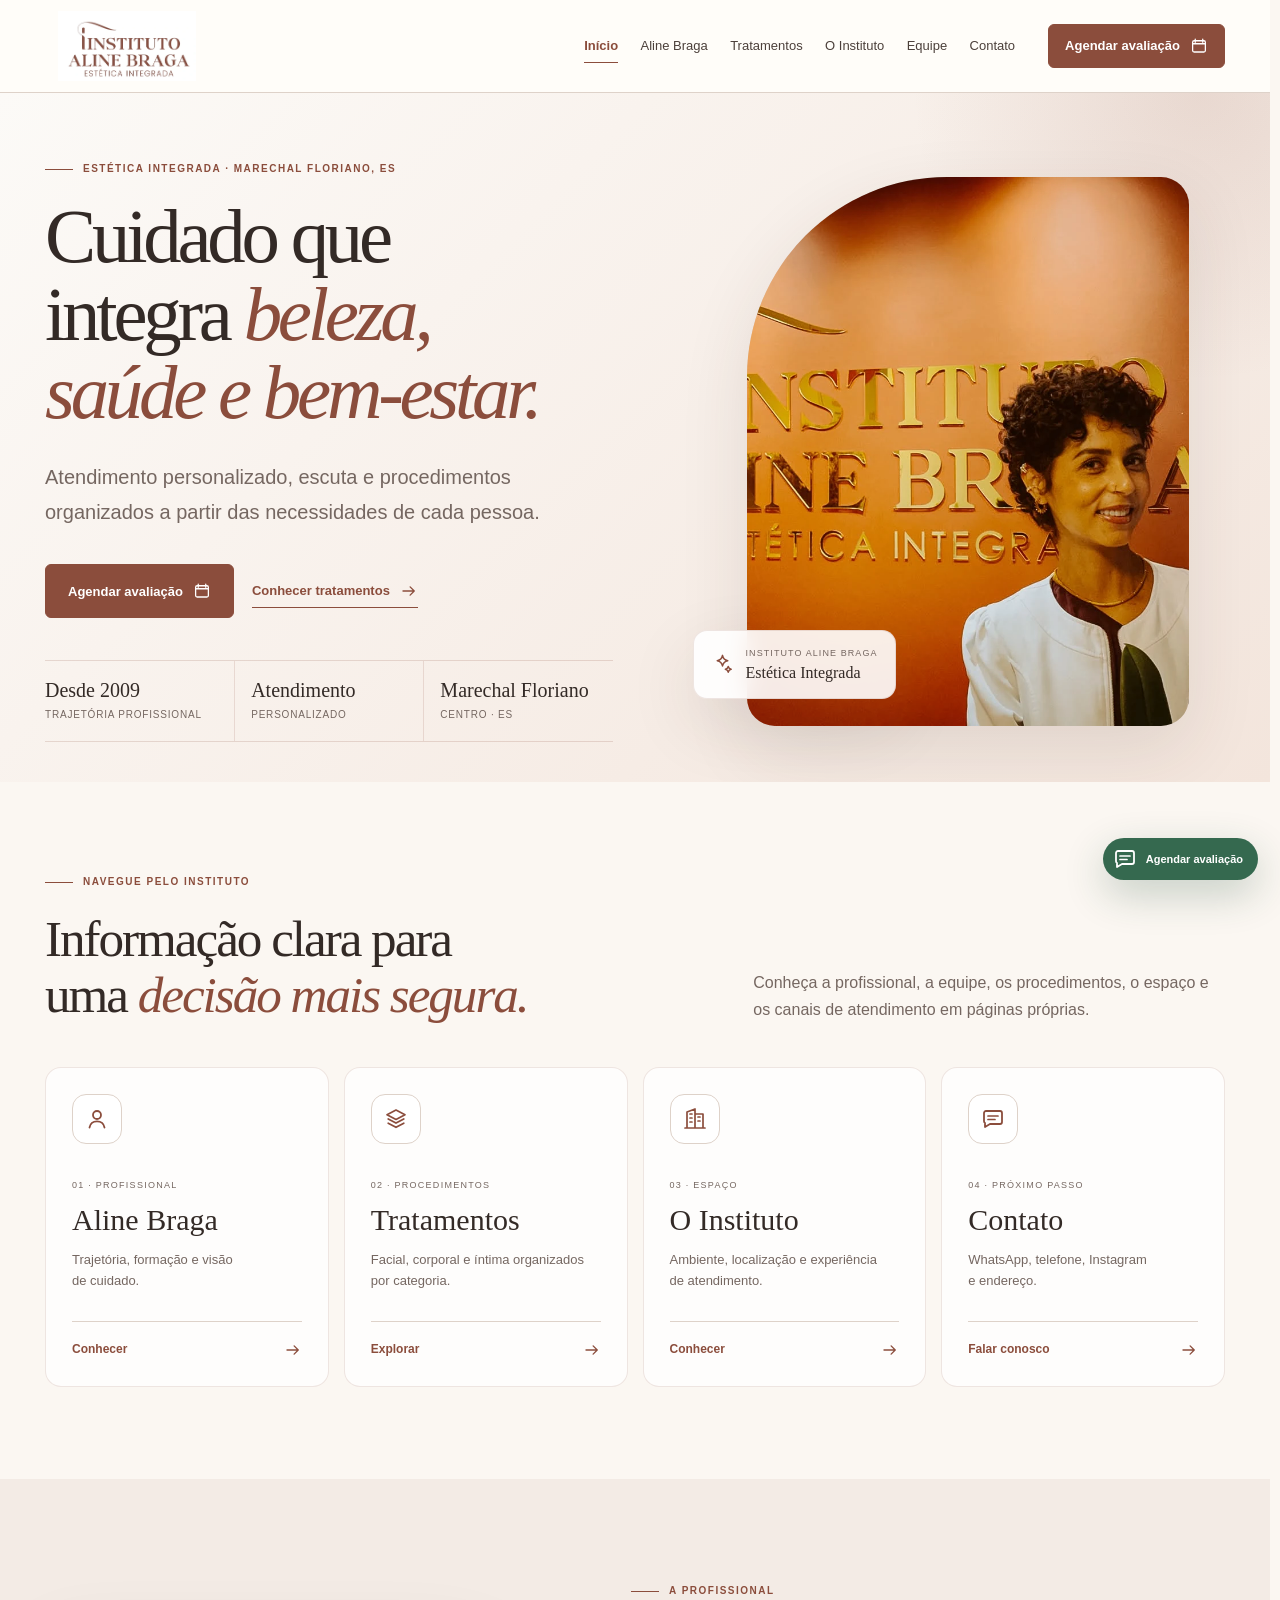
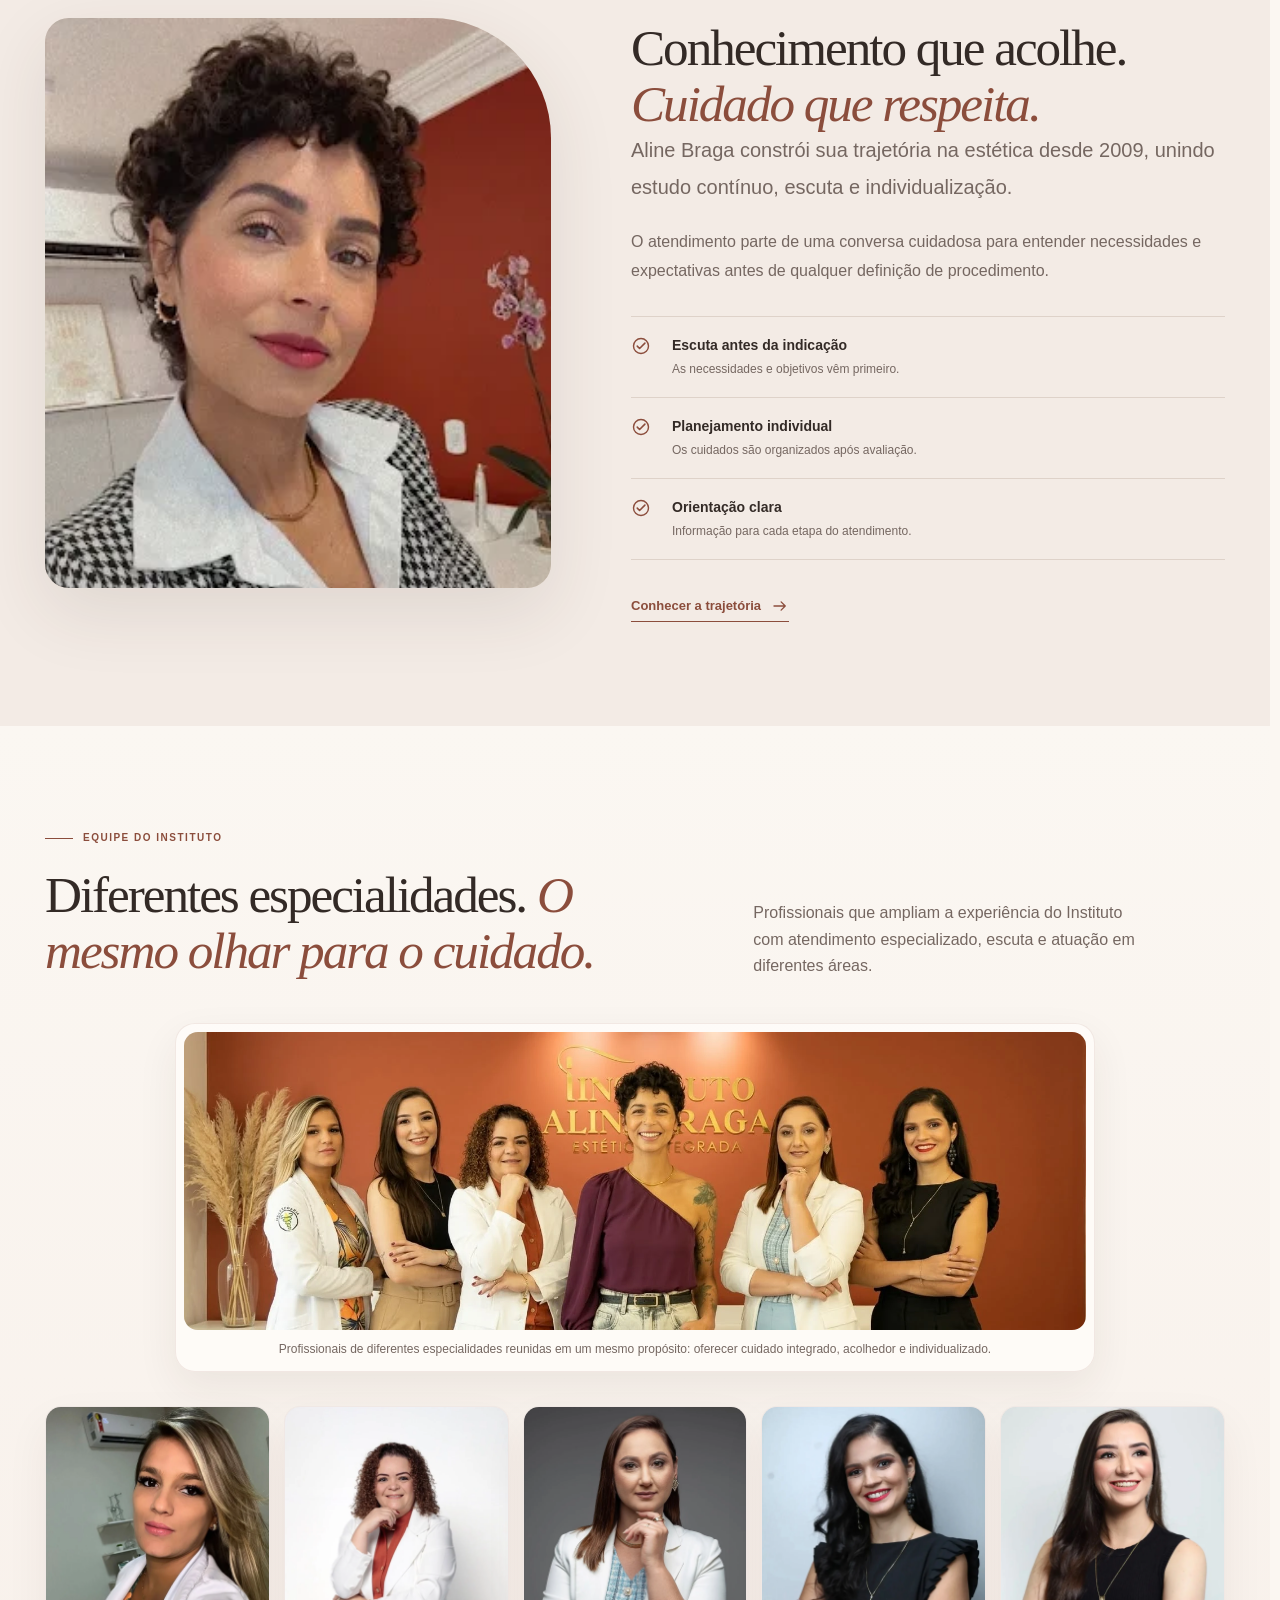
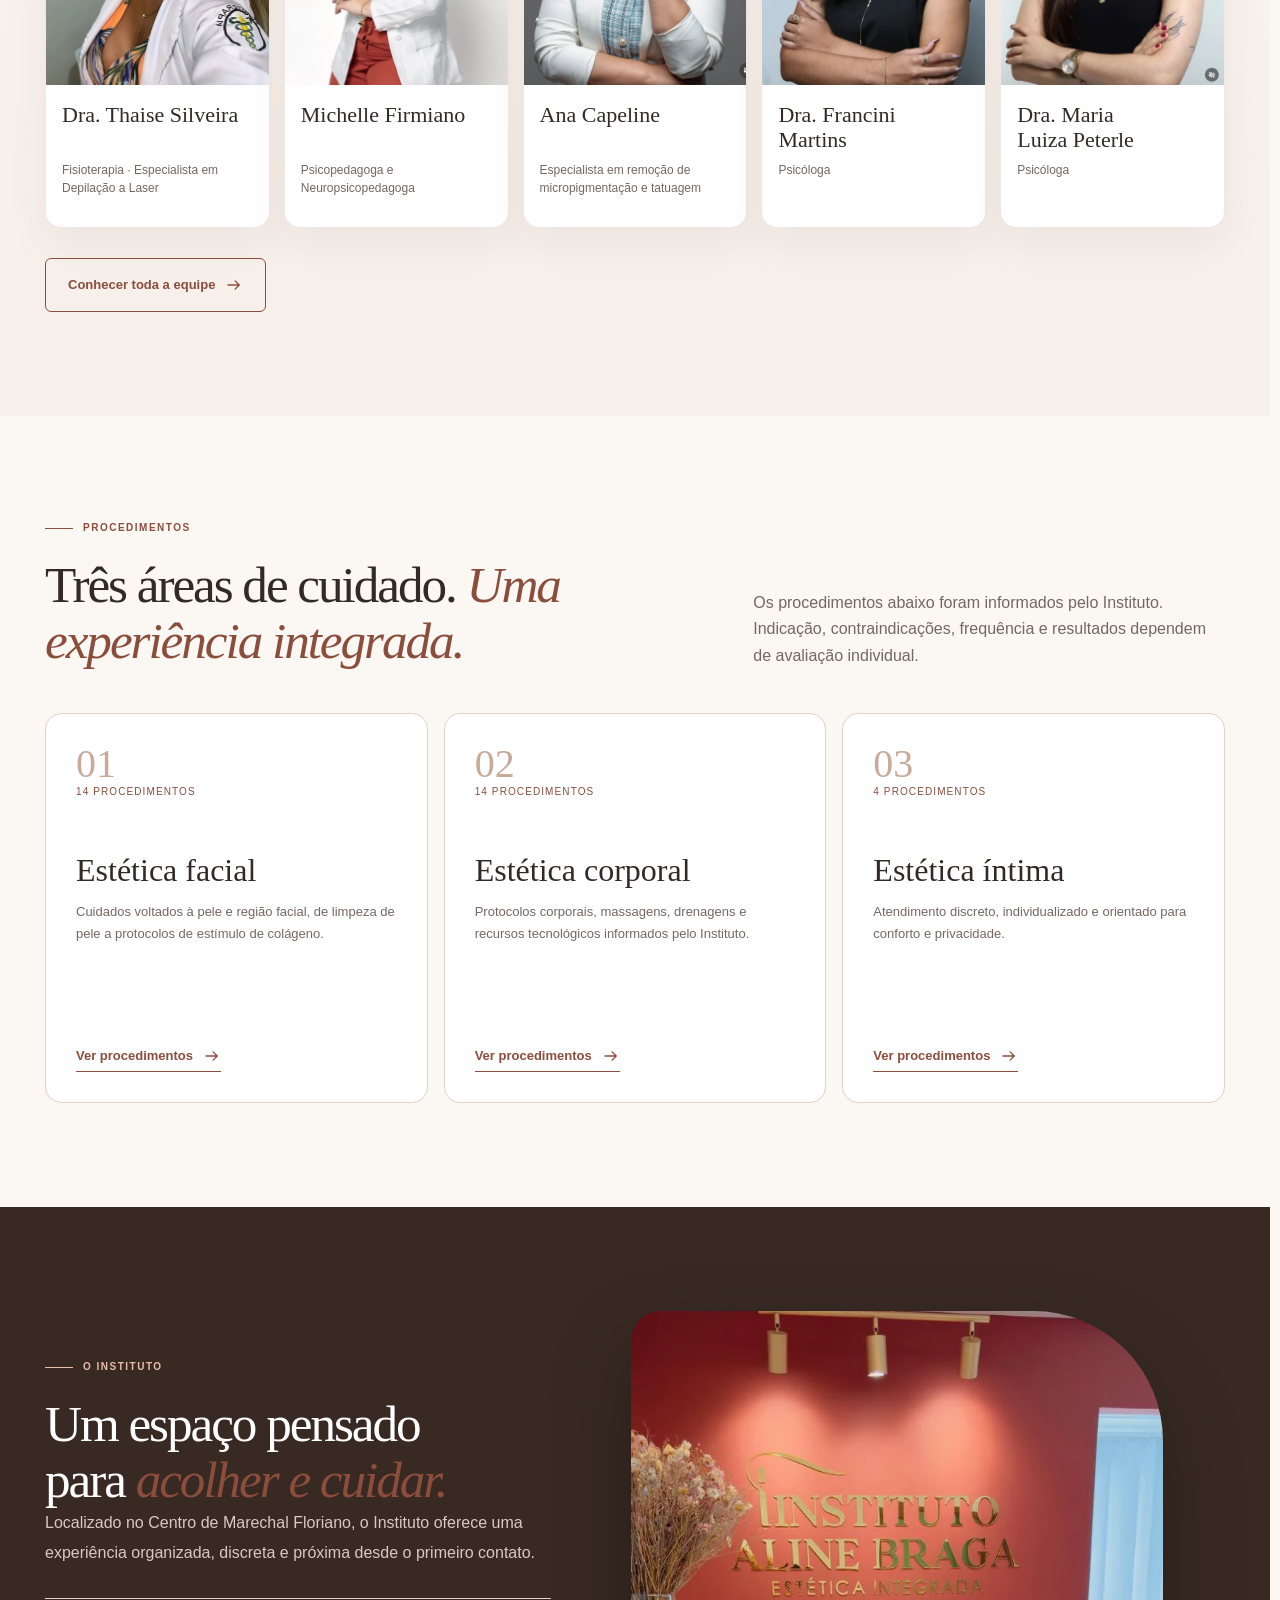
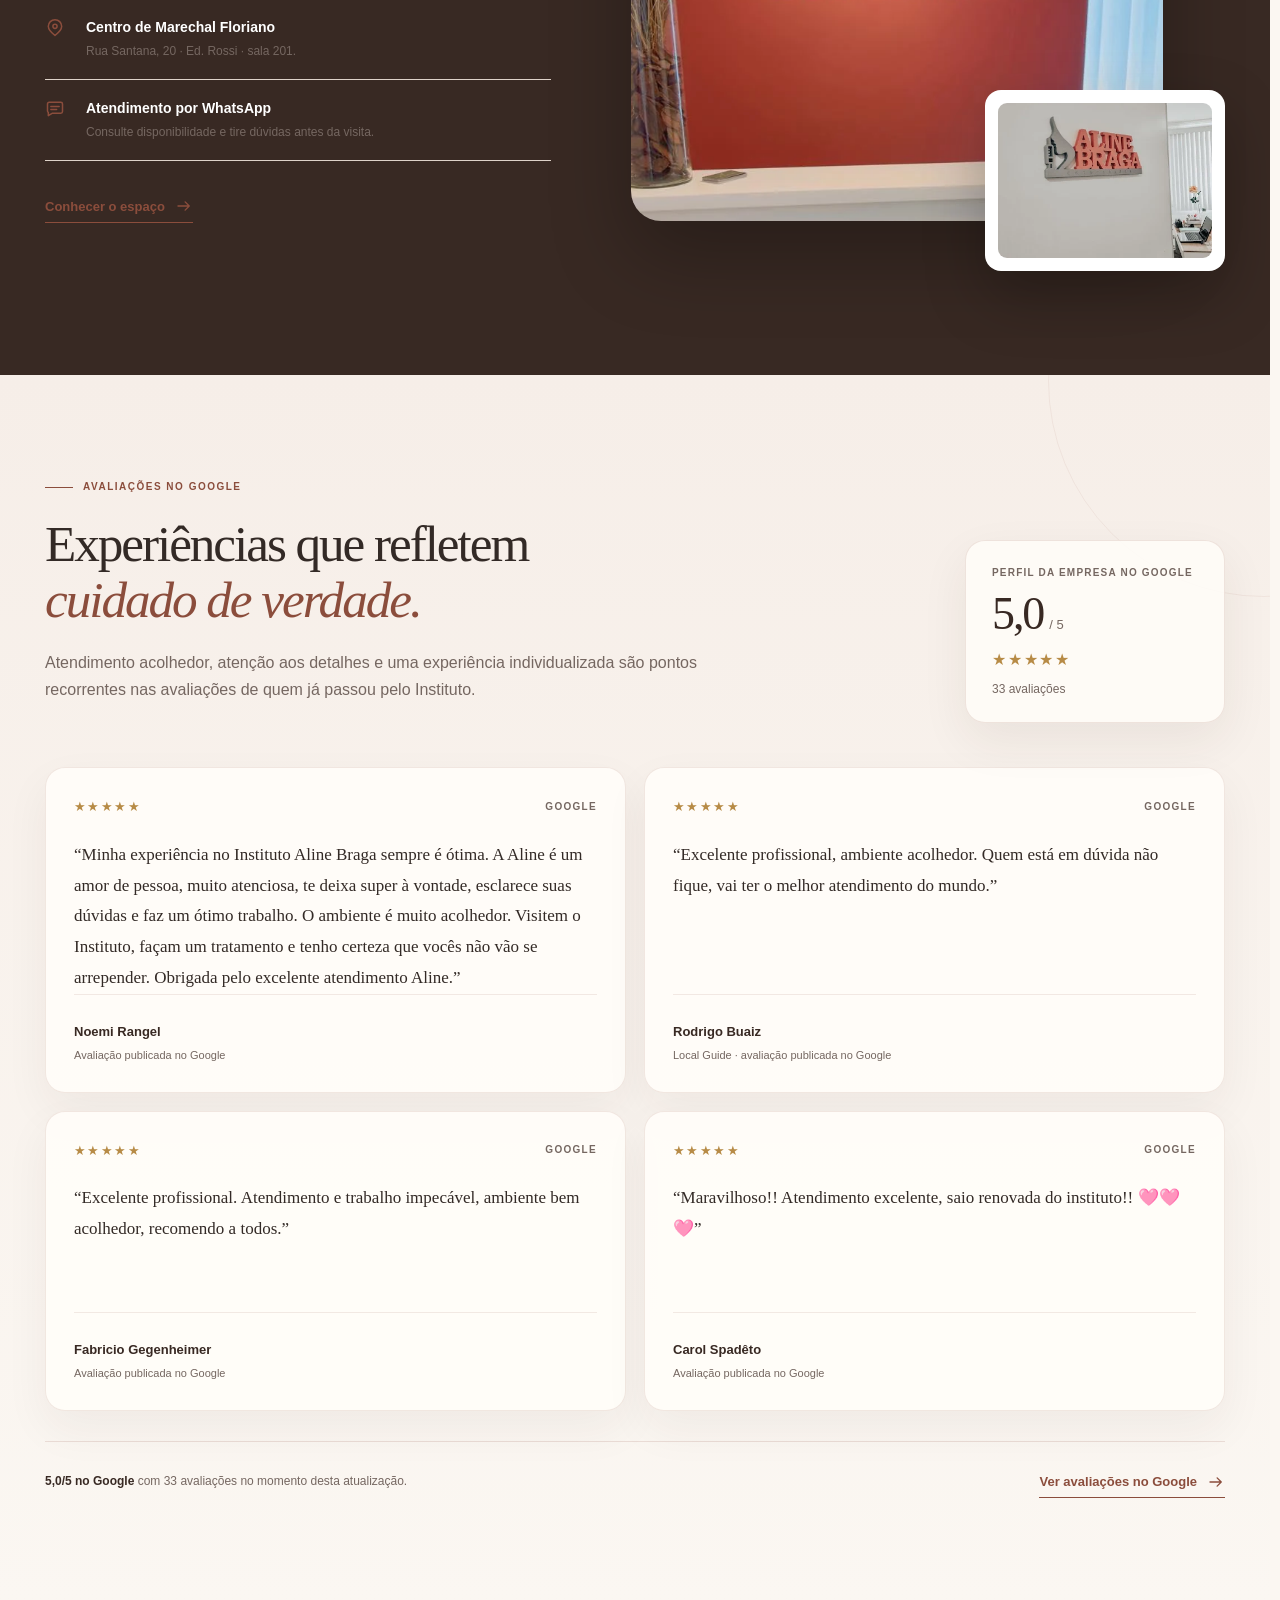
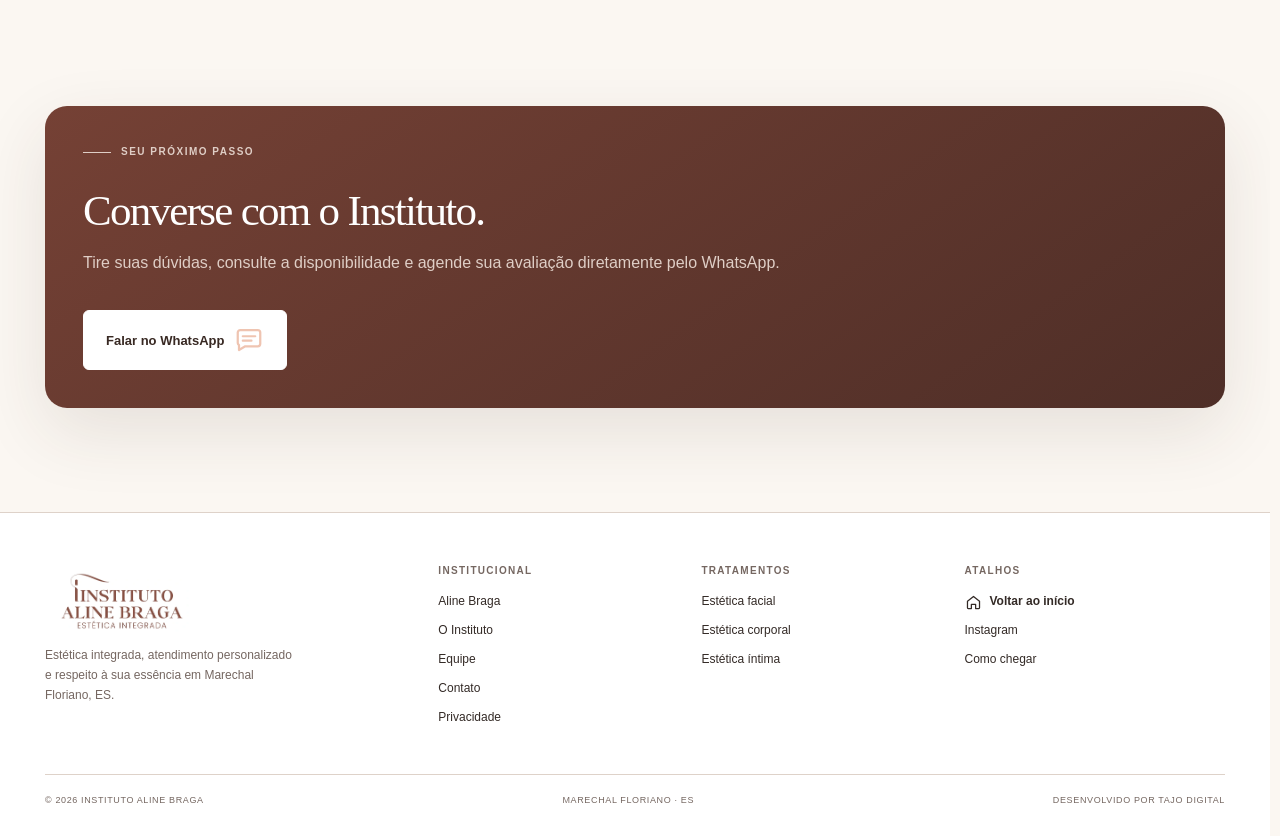
==== commit 3ae182f2: "Add files via upload" ====
--- a/index.html
+++ b/index.html
@@ -1,12 +1,15 @@
 <!DOCTYPE html>
 
-<html lang="pt-BR"><head><meta charset="utf-8"/><meta content="width=device-width,initial-scale=1,viewport-fit=cover" name="viewport"/><meta content="#8b4d3c" name="theme-color"/><meta content="light" name="color-scheme"/><title>Instituto Aline Braga | Estética Integrada em Marechal Floriano - ES</title><meta name="description" content="Instituto Aline Braga em Marechal Floriano, ES. Estética facial, corporal e íntima com atendimento individualizado, cuidado integrado e agendamento pelo WhatsApp."><meta name="robots" content="index,follow,max-image-preview:large,max-snippet:-1,max-video-preview:-1"><meta content="Instituto Aline Braga" name="author"/><link rel="canonical" href="https://institutoalinebraga.com.br/"><meta content="website" property="og:type"/><meta content="pt_BR" property="og:locale"/><meta content="Instituto Aline Braga" property="og:site_name"/><meta property="og:title" content="Instituto Aline Braga | Estética Integrada em Marechal Floriano - ES"><meta property="og:description" content="Instituto Aline Braga em Marechal Floriano, ES. Estética facial, corporal e íntima com atendimento individualizado, cuidado integrado e agendamento pelo WhatsApp."><meta property="og:url" content="https://institutoalinebraga.com.br/"><meta property="og:image" content="https://institutoalinebraga.com.br/assets/images/og-instituto-aline-braga.jpg"><meta property="og:image:alt" content="Instituto Aline Braga — Estética Integrada em Marechal Floriano, ES"><meta name="twitter:card" content="summary_large_image"><meta name="twitter:title" content="Instituto Aline Braga | Estética Integrada em Marechal Floriano - ES"><meta name="twitter:description" content="Instituto Aline Braga em Marechal Floriano, ES. Estética facial, corporal e íntima com atendimento individualizado, cuidado integrado e agendamento pelo WhatsApp."><meta name="twitter:image" content="https://institutoalinebraga.com.br/assets/images/og-instituto-aline-braga.jpg"><link href="manifest.webmanifest" rel="manifest"/><link href="assets/css/styles.233fbd4708.css" rel="stylesheet"/><script type="application/ld+json">{"@context":"https://schema.org","@graph":[{"@type":"HealthAndBeautyBusiness","@id":"https://institutoalinebraga.com.br/#instituto","name":"Instituto Aline Braga","url":"https://institutoalinebraga.com.br/","telephone":"+55 27 99580-0788","email":"alinebragaesteticista@hotmail.com","description":"Instituto de estética integrada em Marechal Floriano, Espírito Santo, com atendimento personalizado e cuidados faciais, corporais e íntimos.","image":["https://institutoalinebraga.com.br/assets/images/aline-no-instituto.webp","https://institutoalinebraga.com.br/assets/images/recepcao-instituto.webp","https://institutoalinebraga.com.br/assets/images/logo-ambiente.webp"],"logo":"https://institutoalinebraga.com.br/assets/images/logo-oficial.webp","address":{"@type":"PostalAddress","streetAddress":"Rua Santana, 20, 2º andar, sala 201 — Ed. Rossi","addressLocality":"Marechal Floriano","addressRegion":"ES","postalCode":"29255-000","addressCountry":"BR"},"areaServed":{"@type":"City","name":"Marechal Floriano","containedInPlace":{"@type":"State","name":"Espírito Santo"}},"hasMap":"https://www.google.com/maps/search/?api=1&query=Instituto+Aline+Braga&query_place_id=ChIJS7Pa33-zuQARab8naFT5Qa8","sameAs":["https://www.instagram.com/institutoalinebraga/","https://www.google.com/maps/search/?api=1&query=Instituto+Aline+Braga&query_place_id=ChIJS7Pa33-zuQARab8naFT5Qa8"],"founder":{"@id":"https://institutoalinebraga.com.br/#aline"},"hasOfferCatalog":{"@type":"OfferCatalog","name":"Procedimentos do Instituto Aline Braga","itemListElement":[{"@type":"OfferCatalog","name":"Estética facial","itemListElement":[{"@type":"Offer","itemOffered":{"@type":"Service","name":"Limpeza de pele"}},{"@type":"Offer","itemOffered":{"@type":"Service","name":"Acompanhamento contra acne adolescente e adulto"}},{"@type":"Offer","itemOffered":{"@type":"Service","name":"Peeling químico"}},{"@type":"Offer","itemOffered":{"@type":"Service","name":"Microagulhamento"}},{"@type":"Offer","itemOffered":{"@type":"Service","name":"Tratamento para flacidez"}},{"@type":"Offer","itemOffered":{"@type":"Service","name":"Estímulo de colágeno"}},{"@type":"Offer","itemOffered":{"@type":"Service","name":"Blefaroplastia sem corte"}},{"@type":"Offer","itemOffered":{"@type":"Service","name":"Lipo de papada sem corte"}},{"@type":"Offer","itemOffered":{"@type":"Service","name":"Peeling de plasma"}},{"@type":"Offer","itemOffered":{"@type":"Service","name":"Drenagem linfática facial"}},{"@type":"Offer","itemOffered":{"@type":"Service","name":"Hidratação facial"}},{"@type":"Offer","itemOffered":{"@type":"Service","name":"Tratamento para cicatriz de acne"}},{"@type":"Offer","itemOffered":{"@type":"Service","name":"Dermaplaning"}},{"@type":"Offer","itemOffered":{"@type":"Service","name":"Nutri Gloss Labial"}}]},{"@type":"OfferCatalog","name":"Estética corporal","itemListElement":[{"@type":"Offer","itemOffered":{"@type":"Service","name":"Tratamento para gordura localizada"}},{"@type":"Offer","itemOffered":{"@type":"Service","name":"Tratamento para flacidez"}},{"@type":"Offer","itemOffered":{"@type":"Service","name":"Drenagem linfática"}},{"@type":"Offer","itemOffered":{"@type":"Service","name":"Drenagem linfática pós-operatória"}},{"@type":"Offer","itemOffered":{"@type":"Service","name":"Massagem relaxante"}},{"@type":"Offer","itemOffered":{"@type":"Service","name":"Massagem para tensão muscular com aplicação de ventosas"}},{"@type":"Offer","itemOffered":{"@type":"Service","name":"Limpeza de pele nas costas"}},{"@type":"Offer","itemOffered":{"@type":"Service","name":"Clareamento das axilas"}},{"@type":"Offer","itemOffered":{"@type":"Service","name":"Tratamento para foliculite"}},{"@type":"Offer","itemOffered":{"@type":"Service","name":"Remoção de verrugas e ceratoses"}},{"@type":"Offer","itemOffered":{"@type":"Service","name":"Esfoliação e hidratação nas costas"}},{"@type":"Offer","itemOffered":{"@type":"Service","name":"Corrente Russa – tonificação muscular"}},{"@type":"Offer","itemOffered":{"@type":"Service","name":"Radiofrequência"}},{"@type":"Offer","itemOffered":{"@type":"Service","name":"Aplicação de laser em feridas, fissura mamilar, herpes labial, pós-cirurgia e acne"}}]},{"@type":"OfferCatalog","name":"Estética íntima","itemListElement":[{"@type":"Offer","itemOffered":{"@type":"Service","name":"Depilação a laser"}},{"@type":"Offer","itemOffered":{"@type":"Service","name":"Depilação a cera"}},{"@type":"Offer","itemOffered":{"@type":"Service","name":"Clareamento íntimo"}},{"@type":"Offer","itemOffered":{"@type":"Service","name":"Rejuvenescimento íntimo"}}]}]},"foundingDate":"2012-11-19","employee":[{"@type":"Person","name":"Dra. Thaise Silveira","jobTitle":"Fisioterapia — Especialista em Depilação a Laser","image":"https://institutoalinebraga.com.br/assets/images/thaise-silveira.webp"},{"@type":"Person","name":"Michelle Firmiano","jobTitle":"Psicopedagoga e Neuropsicopedagoga","image":"https://institutoalinebraga.com.br/assets/images/michelle-firmiano.webp"},{"@type":"Person","name":"Ana Capeline","jobTitle":"Especialista em remoção de micropigmentação e tatuagem","image":"https://institutoalinebraga.com.br/assets/images/ana-capeline.webp"},{"@type":"Person","name":"Dra. Francine Martins","jobTitle":"Psicóloga","image":"https://institutoalinebraga.com.br/assets/images/francine-martins.webp"},{"@type":"Person","name":"Dra. Maria Luiza Peterle","jobTitle":"Psicóloga","image":"https://institutoalinebraga.com.br/assets/images/maria-luiza-peterle.webp"}]},{"@type":"Person","@id":"https://institutoalinebraga.com.br/#aline","name":"Aline Braga Endlich","jobTitle":"Esteticista","worksFor":{"@id":"https://institutoalinebraga.com.br/#instituto"},"description":"Esteticista por formação, pós-graduada em Saúde da Mulher e em aprofundamento em Anatomia e Fisiologia Humana."},{"@type":"WebSite","@id":"https://institutoalinebraga.com.br/#website","name":"Instituto Aline Braga","url":"https://institutoalinebraga.com.br/","inLanguage":"pt-BR","publisher":{"@id":"https://institutoalinebraga.com.br/#instituto"},"alternateName":"Instituto Aline Braga — Estética Integrada"},{"@type":"WebPage","@id":"https://institutoalinebraga.com.br/#pagina","url":"https://institutoalinebraga.com.br/","name":"Instituto Aline Braga | Estética em Marechal Floriano, ES","description":"Instituto Aline Braga em Marechal Floriano, ES. Estética facial, corporal e íntima com atendimento personalizado, escuta e cuidado individualizado.","inLanguage":"pt-BR","isPartOf":{"@id":"https://institutoalinebraga.com.br/#website"},"about":{"@id":"https://institutoalinebraga.com.br/#instituto"}}]}</script><meta name="googlebot" content="index,follow,max-image-preview:large,max-snippet:-1"><meta name="application-name" content="Instituto Aline Braga"><meta property="og:image:secure_url" content="https://institutoalinebraga.com.br/assets/images/og-instituto-aline-braga.jpg"><meta property="og:image:type" content="image/jpeg"><meta property="og:image:width" content="1200"><meta property="og:image:height" content="630"><meta name="twitter:image:alt" content="Instituto Aline Braga — Estética Integrada em Marechal Floriano, ES"><link rel="icon" type="image/png" sizes="32x32" href="assets/images/favicon-google-v14-32.png"><link rel="icon" type="image/png" sizes="48x48" href="assets/images/favicon-google-v14-48.png"><link rel="icon" type="image/png" sizes="16x16" href="assets/images/favicon-google-v14-16.png"><link rel="shortcut icon" href="favicon-google-v14.ico"><link rel="apple-touch-icon" sizes="180x180" href="assets/images/apple-touch-icon-v14.png"><meta name="geo.region" content="BR-ES"><meta name="geo.placename" content="Marechal Floriano"></head><body><a class="skip-link" href="#conteudo">Ir para o conteúdo</a><div aria-hidden="true" id="scroll-progress"></div><header class="site-header"><div class="container header-inner"><a aria-label="Instituto Aline Braga — início" class="brand" href="/"><img alt="Instituto Aline Braga — Estética Integrada" height="104" src="assets/images/logo-oficial.webp" width="206"/></a><nav aria-label="Navegação principal" class="desktop-nav"><a aria-current="page" class="active" href="/">Início</a><a class="" href="/aline-braga/">Aline Braga</a><a class="" href="/tratamentos/">Tratamentos</a><a class="" href="/instituto/">O Instituto</a><a href="/equipe/">Equipe</a><a class="" href="/contato/">Contato</a></nav><a class="button button-small header-cta" href="https://wa.me/5527995800788?text=Ol%C3%A1%2C%20Aline%21%20Vim%20pelo%20site%20do%20Instituto%20e%20gostaria%20de%20agendar%20uma%20avalia%C3%A7%C3%A3o." rel="noopener noreferrer" target="_blank">Agendar avaliação<span aria-hidden="true" class="icon icon-calendar"></span></a><button aria-controls="mobile-menu" aria-expanded="false" aria-label="Abrir menu" class="menu-toggle" type="button"><span></span><span></span></button></div><nav aria-label="Navegação mobile" class="mobile-nav" id="mobile-menu"><a aria-current="page" href="/">Início<span aria-hidden="true" class="icon icon-arrow-right"></span></a><a href="/aline-braga/">Aline Braga<span aria-hidden="true" class="icon icon-arrow-right"></span></a><a href="/tratamentos/">Tratamentos<span aria-hidden="true" class="icon icon-arrow-right"></span></a><a href="/instituto/">O Instituto<span aria-hidden="true" class="icon icon-arrow-right"></span></a><a href="/equipe/">Equipe<span aria-hidden="true" class="icon icon-arrow-right"></span></a><a href="/contato/">Contato<span aria-hidden="true" class="icon icon-arrow-right"></span></a><a class="button" href="https://wa.me/5527995800788?text=Ol%C3%A1%2C%20Aline%21%20Vim%20pelo%20site%20do%20Instituto%20e%20gostaria%20de%20agendar%20uma%20avalia%C3%A7%C3%A3o." rel="noopener noreferrer" target="_blank">Agendar avaliação<span aria-hidden="true" class="icon icon-calendar"></span></a></nav></header><main id="conteudo"><section class="hero"><div class="container hero-grid"><div class="hero-copy reveal"><p class="eyebrow">Estética integrada · Marechal Floriano, ES</p><h1>Cuidado que integra <em>beleza, saúde e bem-estar.</em></h1><p class="lead">Atendimento personalizado, escuta e procedimentos organizados a partir das necessidades de cada pessoa.</p><div class="hero-actions"><a class="button" href="https://wa.me/5527995800788?text=Ol%C3%A1%2C%20Aline%21%20Conheci%20o%20Instituto%20pelo%20site%20e%20gostaria%20de%20agendar%20uma%20avalia%C3%A7%C3%A3o." rel="noopener noreferrer" target="_blank">Agendar avaliação<span aria-hidden="true" class="icon icon-calendar"></span></a><a class="text-link" href="/tratamentos/">Conhecer tratamentos<span aria-hidden="true" class="icon icon-arrow-right"></span></a></div><div class="hero-trust"><div><strong>Desde 2009</strong><span>trajetória profissional</span></div><div><strong>Atendimento</strong><span>personalizado</span></div><div><strong>Marechal Floriano</strong><span>Centro · ES</span></div></div></div><div class="hero-visual reveal"><figure class="hero-photo"><img alt="Aline Braga no Instituto Aline Braga" fetchpriority="high" height="960" src="assets/images/aline-no-instituto.webp" width="1280"/></figure><div class="hero-card"><span aria-hidden="true" class="icon icon-sparkle"></span><div><small>Instituto Aline Braga</small><strong>Estética Integrada</strong></div></div></div></div></section><section class="portal-section"><div class="container"><div class="section-heading reveal"><div><p class="eyebrow">Navegue pelo Instituto</p><h2>Informação clara para uma <em>decisão mais segura.</em></h2></div><p>Conheça a profissional, a equipe, os procedimentos, o espaço e os canais de atendimento em páginas próprias.</p></div><div class="portal-grid"><a class="portal-card reveal" href="/aline-braga/"><span class="portal-icon"><span aria-hidden="true" class="icon icon-person"></span></span><small>01 · Profissional</small><h3>Aline Braga</h3><p>Trajetória, formação e visão de cuidado.</p><span class="card-action">Conhecer<span aria-hidden="true" class="icon icon-arrow-right"></span></span></a><a class="portal-card reveal" href="/tratamentos/"><span class="portal-icon"><span aria-hidden="true" class="icon icon-layers"></span></span><small>02 · Procedimentos</small><h3>Tratamentos</h3><p>Facial, corporal e íntima organizados por categoria.</p><span class="card-action">Explorar<span aria-hidden="true" class="icon icon-arrow-right"></span></span></a><a class="portal-card reveal" href="/instituto/"><span class="portal-icon"><span aria-hidden="true" class="icon icon-building"></span></span><small>03 · Espaço</small><h3>O Instituto</h3><p>Ambiente, localização e experiência de atendimento.</p><span class="card-action">Conhecer<span aria-hidden="true" class="icon icon-arrow-right"></span></span></a><a class="portal-card reveal" href="/contato/"><span class="portal-icon"><span aria-hidden="true" class="icon icon-message"></span></span><small>04 · Próximo passo</small><h3>Contato</h3><p>WhatsApp, telefone, Instagram e endereço.</p><span class="card-action">Falar conosco<span aria-hidden="true" class="icon icon-arrow-right"></span></span></a></div></div></section><section class="section section-soft"><div class="container split"><figure class="image-frame aline reveal"><img alt="Retrato de Aline Braga" height="510" loading="lazy" src="assets/images/aline-retrato.webp" width="287"/></figure><div class="copy reveal"><p class="eyebrow">A profissional</p><h2>Conhecimento que acolhe. <em>Cuidado que respeita.</em></h2><p class="lead">Aline Braga constrói sua trajetória na estética desde 2009, unindo estudo contínuo, escuta e individualização.</p><p>O atendimento parte de uma conversa cuidadosa para entender necessidades e expectativas antes de qualquer definição de procedimento.</p><ul class="feature-list"><li><span aria-hidden="true" class="icon icon-check"></span><div><strong>Escuta antes da indicação</strong><span>As necessidades e objetivos vêm primeiro.</span></div></li><li><span aria-hidden="true" class="icon icon-check"></span><div><strong>Planejamento individual</strong><span>Os cuidados são organizados após avaliação.</span></div></li><li><span aria-hidden="true" class="icon icon-check"></span><div><strong>Orientação clara</strong><span>Informação para cada etapa do atendimento.</span></div></li></ul><a class="text-link" href="/aline-braga/">Conhecer a trajetória<span aria-hidden="true" class="icon icon-arrow-right"></span></a></div></div></section><section aria-labelledby="equipe-home-title" class="section team-preview-section">
+<html lang="pt-BR"><head><meta charset="utf-8"/><meta content="width=device-width,initial-scale=1,viewport-fit=cover" name="viewport"/><meta content="#8b4d3c" name="theme-color"/><meta content="light" name="color-scheme"/><title>Instituto Aline Braga | Estética Integrada em Marechal Floriano - ES</title><meta name="description" content="Instituto Aline Braga em Marechal Floriano, ES. Estética facial, corporal e íntima com atendimento individualizado, cuidado integrado e agendamento pelo WhatsApp."><meta name="robots" content="index,follow,max-image-preview:large,max-snippet:-1,max-video-preview:-1"><meta content="Instituto Aline Braga" name="author"/><link rel="canonical" href="https://institutoalinebraga.com.br/"><meta content="website" property="og:type"/><meta content="pt_BR" property="og:locale"/><meta content="Instituto Aline Braga" property="og:site_name"/><meta property="og:title" content="Instituto Aline Braga | Estética Integrada em Marechal Floriano - ES"><meta property="og:description" content="Instituto Aline Braga em Marechal Floriano, ES. Estética facial, corporal e íntima com atendimento individualizado, cuidado integrado e agendamento pelo WhatsApp."><meta property="og:url" content="https://institutoalinebraga.com.br/"><meta property="og:image" content="https://institutoalinebraga.com.br/assets/images/og-instituto-aline-braga.jpg"><meta property="og:image:alt" content="Instituto Aline Braga — Estética Integrada em Marechal Floriano, ES"><meta name="twitter:card" content="summary_large_image"><meta name="twitter:title" content="Instituto Aline Braga | Estética Integrada em Marechal Floriano - ES"><meta name="twitter:description" content="Instituto Aline Braga em Marechal Floriano, ES. Estética facial, corporal e íntima com atendimento individualizado, cuidado integrado e agendamento pelo WhatsApp."><meta name="twitter:image" content="https://institutoalinebraga.com.br/assets/images/og-instituto-aline-braga.jpg"><link href="/manifest.webmanifest" rel="manifest"/><link href="assets/css/styles.390c32910a.css" rel="stylesheet"/><script type="application/ld+json">{"@context":"https://schema.org","@graph":[{"@type":"HealthAndBeautyBusiness","@id":"https://institutoalinebraga.com.br/#instituto","name":"Instituto Aline Braga","url":"https://institutoalinebraga.com.br/","telephone":"+55 27 99580-0788","email":"alinebragaesteticista@hotmail.com","description":"Instituto de estética integrada em Marechal Floriano, Espírito Santo, com atendimento personalizado e cuidados faciais, corporais e íntimos.","image":["https://institutoalinebraga.com.br/assets/images/aline-no-instituto.webp","https://institutoalinebraga.com.br/assets/images/recepcao-instituto.webp","https://institutoalinebraga.com.br/assets/images/logo-ambiente.webp"],"logo":"https://institutoalinebraga.com.br/assets/images/logo-oficial.webp","address":{"@type":"PostalAddress","streetAddress":"Rua Santana, 20, 2º andar, sala 201 — Ed. Rossi","addressLocality":"Marechal Floriano","addressRegion":"ES","postalCode":"29255-000","addressCountry":"BR"},"areaServed":{"@type":"City","name":"Marechal Floriano","containedInPlace":{"@type":"State","name":"Espírito Santo"}},"hasMap":"https://www.google.com/maps/search/?api=1&query=Instituto+Aline+Braga&query_place_id=ChIJS7Pa33-zuQARab8naFT5Qa8","sameAs":["https://www.instagram.com/institutoalinebraga/","https://www.google.com/maps/search/?api=1&query=Instituto+Aline+Braga&query_place_id=ChIJS7Pa33-zuQARab8naFT5Qa8"],"founder":{"@id":"https://institutoalinebraga.com.br/#aline"},"hasOfferCatalog":{"@type":"OfferCatalog","name":"Procedimentos do Instituto Aline Braga","itemListElement":[{"@type":"OfferCatalog","name":"Estética facial","itemListElement":[{"@type":"Offer","itemOffered":{"@type":"Service","name":"Limpeza de pele"}},{"@type":"Offer","itemOffered":{"@type":"Service","name":"Acompanhamento contra acne adolescente e adulto"}},{"@type":"Offer","itemOffered":{"@type":"Service","name":"Peeling químico"}},{"@type":"Offer","itemOffered":{"@type":"Service","name":"Microagulhamento"}},{"@type":"Offer","itemOffered":{"@type":"Service","name":"Tratamento para flacidez"}},{"@type":"Offer","itemOffered":{"@type":"Service","name":"Estímulo de colágeno"}},{"@type":"Offer","itemOffered":{"@type":"Service","name":"Blefaroplastia sem corte"}},{"@type":"Offer","itemOffered":{"@type":"Service","name":"Lipo de papada sem corte"}},{"@type":"Offer","itemOffered":{"@type":"Service","name":"Peeling de plasma"}},{"@type":"Offer","itemOffered":{"@type":"Service","name":"Drenagem linfática facial"}},{"@type":"Offer","itemOffered":{"@type":"Service","name":"Hidratação facial"}},{"@type":"Offer","itemOffered":{"@type":"Service","name":"Tratamento para cicatriz de acne"}},{"@type":"Offer","itemOffered":{"@type":"Service","name":"Dermaplaning"}},{"@type":"Offer","itemOffered":{"@type":"Service","name":"Nutri Gloss Labial"}}]},{"@type":"OfferCatalog","name":"Estética corporal","itemListElement":[{"@type":"Offer","itemOffered":{"@type":"Service","name":"Tratamento para gordura localizada"}},{"@type":"Offer","itemOffered":{"@type":"Service","name":"Tratamento para flacidez"}},{"@type":"Offer","itemOffered":{"@type":"Service","name":"Drenagem linfática"}},{"@type":"Offer","itemOffered":{"@type":"Service","name":"Drenagem linfática pós-operatória"}},{"@type":"Offer","itemOffered":{"@type":"Service","name":"Massagem relaxante"}},{"@type":"Offer","itemOffered":{"@type":"Service","name":"Massagem para tensão muscular com aplicação de ventosas"}},{"@type":"Offer","itemOffered":{"@type":"Service","name":"Limpeza de pele nas costas"}},{"@type":"Offer","itemOffered":{"@type":"Service","name":"Clareamento das axilas"}},{"@type":"Offer","itemOffered":{"@type":"Service","name":"Tratamento para foliculite"}},{"@type":"Offer","itemOffered":{"@type":"Service","name":"Remoção de verrugas e ceratoses"}},{"@type":"Offer","itemOffered":{"@type":"Service","name":"Esfoliação e hidratação nas costas"}},{"@type":"Offer","itemOffered":{"@type":"Service","name":"Corrente Russa – tonificação muscular"}},{"@type":"Offer","itemOffered":{"@type":"Service","name":"Radiofrequência"}},{"@type":"Offer","itemOffered":{"@type":"Service","name":"Aplicação de laser em feridas, fissura mamilar, herpes labial, pós-cirurgia e acne"}}]},{"@type":"OfferCatalog","name":"Estética íntima","itemListElement":[{"@type":"Offer","itemOffered":{"@type":"Service","name":"Depilação a laser"}},{"@type":"Offer","itemOffered":{"@type":"Service","name":"Depilação a cera"}},{"@type":"Offer","itemOffered":{"@type":"Service","name":"Clareamento íntimo"}},{"@type":"Offer","itemOffered":{"@type":"Service","name":"Rejuvenescimento íntimo"}}]}]},"foundingDate":"2012-11-19","employee":[{"@type":"Person","name":"Dra. Thaise Silveira","jobTitle":"Fisioterapia — Especialista em Depilação a Laser","image":"https://institutoalinebraga.com.br/assets/images/thaise-silveira.webp"},{"@type":"Person","name":"Michelle Firmiano","jobTitle":"Psicopedagoga e Neuropsicopedagoga","image":"https://institutoalinebraga.com.br/assets/images/michelle-firmiano.webp"},{"@type":"Person","name":"Ana Capeline","jobTitle":"Especialista em remoção de micropigmentação e tatuagem","image":"https://institutoalinebraga.com.br/assets/images/ana-capeline.webp"},{"@type":"Person","name":"Dra. Francini Martins","jobTitle":"Psicóloga","image":"https://institutoalinebraga.com.br/assets/images/francine-martins.webp"},{"@type":"Person","name":"Dra. Maria Luiza Peterle","jobTitle":"Psicóloga","image":"https://institutoalinebraga.com.br/assets/images/maria-luiza-peterle.webp"}]},{"@type":"Person","@id":"https://institutoalinebraga.com.br/#aline","name":"Aline Braga Endlich","jobTitle":"Esteticista","worksFor":{"@id":"https://institutoalinebraga.com.br/#instituto"},"description":"Esteticista por formação, pós-graduada em Saúde da Mulher e em aprofundamento em Anatomia e Fisiologia Humana."},{"@type":"WebSite","@id":"https://institutoalinebraga.com.br/#website","name":"Instituto Aline Braga","url":"https://institutoalinebraga.com.br/","inLanguage":"pt-BR","publisher":{"@id":"https://institutoalinebraga.com.br/#instituto"},"alternateName":"Instituto Aline Braga — Estética Integrada"},{"@type":"WebPage","@id":"https://institutoalinebraga.com.br/#pagina","url":"https://institutoalinebraga.com.br/","name":"Instituto Aline Braga | Estética em Marechal Floriano, ES","description":"Instituto Aline Braga em Marechal Floriano, ES. Estética facial, corporal e íntima com atendimento personalizado, escuta e cuidado individualizado.","inLanguage":"pt-BR","isPartOf":{"@id":"https://institutoalinebraga.com.br/#website"},"about":{"@id":"https://institutoalinebraga.com.br/#instituto"}}]}</script><meta name="googlebot" content="index,follow,max-image-preview:large,max-snippet:-1"><meta name="application-name" content="Instituto Aline Braga"><meta property="og:image:secure_url" content="https://institutoalinebraga.com.br/assets/images/og-instituto-aline-braga.jpg"><meta property="og:image:type" content="image/jpeg"><meta property="og:image:width" content="1200"><meta property="og:image:height" content="630"><meta name="twitter:image:alt" content="Instituto Aline Braga — Estética Integrada em Marechal Floriano, ES"><link rel="icon" href="/favicon.ico" sizes="any">
+<link rel="icon" type="image/png" sizes="48x48" href="/assets/images/favicon-google-v14-48.png">
+<link rel="icon" type="image/png" sizes="32x32" href="/assets/images/favicon-google-v14-32.png">
+<link rel="apple-touch-icon" sizes="180x180" href="/assets/images/apple-touch-icon-v14.png"><meta name="geo.region" content="BR-ES"><meta name="geo.placename" content="Marechal Floriano"></head><body><a class="skip-link" href="#conteudo">Ir para o conteúdo</a><div aria-hidden="true" id="scroll-progress"></div><header class="site-header"><div class="container header-inner"><a aria-label="Instituto Aline Braga — início" class="brand" href="/"><img alt="Instituto Aline Braga — Estética Integrada" height="104" src="assets/images/logo-oficial.webp" width="206"/></a><nav aria-label="Navegação principal" class="desktop-nav"><a aria-current="page" class="active" href="/">Início</a><a class="" href="/aline-braga/">Aline Braga</a><a class="" href="/tratamentos/">Tratamentos</a><a class="" href="/instituto/">O Instituto</a><a href="/equipe/">Equipe</a><a class="" href="/contato/">Contato</a></nav><a class="button button-small header-cta" href="https://wa.me/5527995800788?text=Ol%C3%A1%2C%20Aline%21%20Vim%20pelo%20site%20do%20Instituto%20e%20gostaria%20de%20agendar%20uma%20avalia%C3%A7%C3%A3o." rel="noopener noreferrer" target="_blank">Agendar avaliação<span aria-hidden="true" class="icon icon-calendar"></span></a><button aria-controls="mobile-menu" aria-expanded="false" aria-label="Abrir menu" class="menu-toggle" type="button"><span></span><span></span></button></div><nav aria-label="Navegação mobile" class="mobile-nav" id="mobile-menu"><a aria-current="page" href="/">Início<span aria-hidden="true" class="icon icon-arrow-right"></span></a><a href="/aline-braga/">Aline Braga<span aria-hidden="true" class="icon icon-arrow-right"></span></a><a href="/tratamentos/">Tratamentos<span aria-hidden="true" class="icon icon-arrow-right"></span></a><a href="/instituto/">O Instituto<span aria-hidden="true" class="icon icon-arrow-right"></span></a><a href="/equipe/">Equipe<span aria-hidden="true" class="icon icon-arrow-right"></span></a><a href="/contato/">Contato<span aria-hidden="true" class="icon icon-arrow-right"></span></a><a class="button" href="https://wa.me/5527995800788?text=Ol%C3%A1%2C%20Aline%21%20Vim%20pelo%20site%20do%20Instituto%20e%20gostaria%20de%20agendar%20uma%20avalia%C3%A7%C3%A3o." rel="noopener noreferrer" target="_blank">Agendar avaliação<span aria-hidden="true" class="icon icon-calendar"></span></a></nav></header><main id="conteudo"><section class="hero"><div class="container hero-grid"><div class="hero-copy reveal"><p class="eyebrow">Estética integrada · Marechal Floriano, ES</p><h1>Cuidado que integra <em>beleza, saúde e bem-estar.</em></h1><p class="lead">Atendimento personalizado, escuta e procedimentos organizados a partir das necessidades de cada pessoa.</p><div class="hero-actions"><a class="button" href="https://wa.me/5527995800788?text=Ol%C3%A1%2C%20Aline%21%20Conheci%20o%20Instituto%20pelo%20site%20e%20gostaria%20de%20agendar%20uma%20avalia%C3%A7%C3%A3o." rel="noopener noreferrer" target="_blank">Agendar avaliação<span aria-hidden="true" class="icon icon-calendar"></span></a><a class="text-link" href="/tratamentos/">Conhecer tratamentos<span aria-hidden="true" class="icon icon-arrow-right"></span></a></div><div class="hero-trust"><div><strong>Desde 2009</strong><span>trajetória profissional</span></div><div><strong>Atendimento</strong><span>personalizado</span></div><div><strong>Marechal Floriano</strong><span>Centro · ES</span></div></div></div><div class="hero-visual reveal"><figure class="hero-photo"><img alt="Aline Braga no Instituto Aline Braga" fetchpriority="high" height="960" src="assets/images/aline-no-instituto.webp" width="1280"/></figure><div class="hero-card"><span aria-hidden="true" class="icon icon-sparkle"></span><div><small>Instituto Aline Braga</small><strong>Estética Integrada</strong></div></div></div></div></section><section class="portal-section"><div class="container"><div class="section-heading reveal"><div><p class="eyebrow">Navegue pelo Instituto</p><h2>Informação clara para uma <em>decisão mais segura.</em></h2></div><p>Conheça a profissional, a equipe, os procedimentos, o espaço e os canais de atendimento em páginas próprias.</p></div><div class="portal-grid"><a class="portal-card reveal" href="/aline-braga/"><span class="portal-icon"><span aria-hidden="true" class="icon icon-person"></span></span><small>01 · Profissional</small><h3>Aline Braga</h3><p>Trajetória, formação e visão de cuidado.</p><span class="card-action">Conhecer<span aria-hidden="true" class="icon icon-arrow-right"></span></span></a><a class="portal-card reveal" href="/tratamentos/"><span class="portal-icon"><span aria-hidden="true" class="icon icon-layers"></span></span><small>02 · Procedimentos</small><h3>Tratamentos</h3><p>Facial, corporal e íntima organizados por categoria.</p><span class="card-action">Explorar<span aria-hidden="true" class="icon icon-arrow-right"></span></span></a><a class="portal-card reveal" href="/instituto/"><span class="portal-icon"><span aria-hidden="true" class="icon icon-building"></span></span><small>03 · Espaço</small><h3>O Instituto</h3><p>Ambiente, localização e experiência de atendimento.</p><span class="card-action">Conhecer<span aria-hidden="true" class="icon icon-arrow-right"></span></span></a><a class="portal-card reveal" href="/contato/"><span class="portal-icon"><span aria-hidden="true" class="icon icon-message"></span></span><small>04 · Próximo passo</small><h3>Contato</h3><p>WhatsApp, telefone, Instagram e endereço.</p><span class="card-action">Falar conosco<span aria-hidden="true" class="icon icon-arrow-right"></span></span></a></div></div></section><section class="section section-soft"><div class="container split"><figure class="image-frame aline reveal"><img alt="Retrato de Aline Braga" height="510" loading="lazy" src="assets/images/aline-retrato.webp" width="287"/></figure><div class="copy reveal"><p class="eyebrow">A profissional</p><h2>Conhecimento que acolhe. <em>Cuidado que respeita.</em></h2><p class="lead">Aline Braga constrói sua trajetória na estética desde 2009, unindo estudo contínuo, escuta e individualização.</p><p>O atendimento parte de uma conversa cuidadosa para entender necessidades e expectativas antes de qualquer definição de procedimento.</p><ul class="feature-list"><li><span aria-hidden="true" class="icon icon-check"></span><div><strong>Escuta antes da indicação</strong><span>As necessidades e objetivos vêm primeiro.</span></div></li><li><span aria-hidden="true" class="icon icon-check"></span><div><strong>Planejamento individual</strong><span>Os cuidados são organizados após avaliação.</span></div></li><li><span aria-hidden="true" class="icon icon-check"></span><div><strong>Orientação clara</strong><span>Informação para cada etapa do atendimento.</span></div></li></ul><a class="text-link" href="/aline-braga/">Conhecer a trajetória<span aria-hidden="true" class="icon icon-arrow-right"></span></a></div></div></section><section aria-labelledby="equipe-home-title" class="section team-preview-section">
 <div class="container">
 <div class="section-heading reveal">
 <div><p class="eyebrow">Equipe do Instituto</p><h2 id="equipe-home-title">Diferentes especialidades. <em>O mesmo olhar para o cuidado.</em></h2></div>
 <p>Profissionais que ampliam a experiência do Instituto com atendimento especializado, escuta e atuação em diferentes áreas.</p>
 </div>
-<figure class="team-home-hero reveal"><img alt="Equipe completa do Instituto Aline Braga reunida no Instituto" height="528" loading="lazy" src="assets/images/equipe-completa-v11.webp" width="1600"/><figcaption>Profissionais de diferentes especialidades reunidas em um mesmo propósito: oferecer cuidado integrado, acolhedor e individualizado.</figcaption></figure><div class="team-preview-grid"><article class="team-mini-card reveal"><figure><img alt="Dra. Thaise Silveira, Fisioterapia · Especialista em Depilação a Laser" height="1125" loading="lazy" src="assets/images/thaise-silveira.webp" width="900"/></figure><div class="team-mini-copy"><h3>Dra. Thaise Silveira</h3><p>Fisioterapia · Especialista em Depilação a Laser</p></div></article><article class="team-mini-card reveal"><figure><img alt="Michelle Firmiano, Psicopedagoga e Neuropsicopedagoga" height="1125" loading="lazy" src="assets/images/michelle-firmiano.webp" width="900"/></figure><div class="team-mini-copy"><h3>Michelle Firmiano</h3><p>Psicopedagoga e Neuropsicopedagoga</p></div></article><article class="team-mini-card reveal"><figure><img alt="Ana Capeline, Especialista em remoção de micropigmentação e tatuagem" height="1125" loading="lazy" src="assets/images/ana-capeline.webp" width="900"/></figure><div class="team-mini-copy"><h3>Ana Capeline</h3><p>Especialista em remoção de micropigmentação e tatuagem</p></div></article><article class="team-mini-card reveal"><figure><img alt="Dra. Francine Martins, Psicóloga" height="1125" loading="lazy" src="assets/images/francine-martins.webp" width="900"/></figure><div class="team-mini-copy"><h3>Dra. Francine Martins</h3><p>Psicóloga</p></div></article><article class="team-mini-card reveal"><figure><img alt="Dra. Maria Luiza Peterle, Psicóloga" height="1125" loading="lazy" src="assets/images/maria-luiza-peterle.webp" width="900"/></figure><div class="team-mini-copy"><h3>Dra. Maria Luiza Peterle</h3><p>Psicóloga</p></div></article></div>
+<figure class="team-home-hero reveal"><img alt="Equipe completa do Instituto Aline Braga reunida no Instituto" height="528" loading="lazy" src="assets/images/equipe-completa-v11.webp" width="1600"/><figcaption>Profissionais de diferentes especialidades reunidas em um mesmo propósito: oferecer cuidado integrado, acolhedor e individualizado.</figcaption></figure><div class="team-preview-grid"><article class="team-mini-card reveal"><figure><img alt="Dra. Thaise Silveira, Fisioterapia · Especialista em Depilação a Laser" height="1125" loading="lazy" src="assets/images/thaise-silveira.webp" width="900"/></figure><div class="team-mini-copy"><h3>Dra. Thaise Silveira</h3><p>Fisioterapia · Especialista em Depilação a Laser</p></div></article><article class="team-mini-card reveal"><figure><img alt="Michelle Firmiano, Psicopedagoga e Neuropsicopedagoga" height="1125" loading="lazy" src="assets/images/michelle-firmiano.webp" width="900"/></figure><div class="team-mini-copy"><h3>Michelle Firmiano</h3><p>Psicopedagoga e Neuropsicopedagoga</p></div></article><article class="team-mini-card reveal"><figure><img alt="Ana Capeline, Especialista em remoção de micropigmentação e tatuagem" height="1125" loading="lazy" src="assets/images/ana-capeline.webp" width="900"/></figure><div class="team-mini-copy"><h3>Ana Capeline</h3><p>Especialista em remoção de micropigmentação e tatuagem</p></div></article><article class="team-mini-card reveal"><figure><img alt="Dra. Francini Martins, Psicóloga" height="1125" loading="lazy" src="assets/images/francine-martins.webp" width="900"/></figure><div class="team-mini-copy"><h3>Dra. Francini Martins</h3><p>Psicóloga</p></div></article><article class="team-mini-card reveal"><figure><img alt="Dra. Maria Luiza Peterle, Psicóloga" height="1125" loading="lazy" src="assets/images/maria-luiza-peterle.webp" width="900"/></figure><div class="team-mini-copy"><h3>Dra. Maria Luiza Peterle</h3><p>Psicóloga</p></div></article></div>
 <div class="section-action reveal"><a class="button button-outline" href="/equipe/">Conhecer toda a equipe<span aria-hidden="true" class="icon icon-arrow-right"></span></a></div>
 </div>
-</section><section class="section"><div class="container"><div class="section-heading reveal"><div><p class="eyebrow">Procedimentos</p><h2>Três áreas de cuidado. <em>Uma experiência integrada.</em></h2></div><p>Os procedimentos abaixo foram informados pelo Instituto. Indicação, contraindicações, frequência e resultados dependem de avaliação individual.</p></div><div class="treatment-preview-grid"><article class="treatment-preview reveal"><span class="number">01</span><span class="count">14 procedimentos</span><h3>Estética facial</h3><p>Cuidados voltados à pele e região facial, de limpeza de pele a protocolos de estímulo de colágeno.</p><a class="text-link" href="/tratamentos/estetica-facial/">Ver procedimentos<span aria-hidden="true" class="icon icon-arrow-right"></span></a></article><article class="treatment-preview reveal"><span class="number">02</span><span class="count">14 procedimentos</span><h3>Estética corporal</h3><p>Protocolos corporais, massagens, drenagens e recursos tecnológicos informados pelo Instituto.</p><a class="text-link" href="/tratamentos/estetica-corporal/">Ver procedimentos<span aria-hidden="true" class="icon icon-arrow-right"></span></a></article><article class="treatment-preview reveal"><span class="number">03</span><span class="count">4 procedimentos</span><h3>Estética íntima</h3><p>Atendimento discreto, individualizado e orientado para conforto e privacidade.</p><a class="text-link" href="/tratamentos/estetica-intima/">Ver procedimentos<span aria-hidden="true" class="icon icon-arrow-right"></span></a></article></div></div></section><section class="section institute-preview"><div class="container split"><div class="copy reveal"><p class="eyebrow">O Instituto</p><h2>Um espaço pensado para <em>acolher e cuidar.</em></h2><p>Localizado no Centro de Marechal Floriano, o Instituto oferece uma experiência organizada, discreta e próxima desde o primeiro contato.</p><ul class="feature-list"><li><span aria-hidden="true" class="icon icon-pin"></span><div><strong>Centro de Marechal Floriano</strong><span>Rua Santana, 20 · Ed. Rossi · sala 201.</span></div></li><li><span aria-hidden="true" class="icon icon-message"></span><div><strong>Atendimento por WhatsApp</strong><span>Consulte disponibilidade e tire dúvidas antes da visita.</span></div></li></ul><a class="text-link" href="/instituto/">Conhecer o espaço<span aria-hidden="true" class="icon icon-arrow-right"></span></a></div><div class="reception-stack reveal"><figure class="reception-main"><img alt="Recepção do Instituto Aline Braga" height="701" loading="lazy" src="assets/images/recepcao-instituto.webp" width="720"/></figure><figure class="reception-small"><img alt="Identidade visual do Instituto Aline Braga no ambiente" height="510" loading="lazy" src="assets/images/logo-ambiente.webp" width="382"/></figure></div></div></section><section class="section reviews-section" aria-labelledby="avaliacoes-google"><div class="container"><div class="reviews-header reveal"><div class="reviews-heading"><p class="eyebrow">Avaliações no Google</p><h2 id="avaliacoes-google">Experiências que refletem <em>cuidado de verdade.</em></h2><p>Atendimento acolhedor, atenção aos detalhes e uma experiência individualizada são pontos recorrentes nas avaliações de quem já passou pelo Instituto.</p></div><aside class="google-rating-card" aria-label="Avaliação do Instituto Aline Braga no Google"><span class="google-rating-label">Perfil da Empresa no Google</span><div class="google-rating-score"><strong>5,0</strong><span>/ 5</span></div><div class="google-stars" aria-label="5 de 5 estrelas">★★★★★</div><span class="google-rating-count">33 avaliações</span></aside></div><div class="review-grid"><article class="review-card reveal"><div class="review-card-top"><span class="review-stars" aria-hidden="true">★★★★★</span><span class="review-source">Google</span></div><blockquote>“Minha experiência no Instituto Aline Braga sempre é ótima. A Aline é um amor de pessoa, muito atenciosa, te deixa super à vontade, esclarece suas dúvidas e faz um ótimo trabalho. O ambiente é muito acolhedor. Visitem o Instituto, façam um tratamento e tenho certeza que vocês não vão se arrepender. Obrigada pelo excelente atendimento Aline.”</blockquote><footer><strong>Noemi Rangel</strong><span>Avaliação publicada no Google</span></footer></article><article class="review-card reveal"><div class="review-card-top"><span class="review-stars" aria-hidden="true">★★★★★</span><span class="review-source">Google</span></div><blockquote>“Excelente profissional, ambiente acolhedor. Quem está em dúvida não fique, vai ter o melhor atendimento do mundo.”</blockquote><footer><strong>Rodrigo Buaiz</strong><span>Local Guide · avaliação publicada no Google</span></footer></article><article class="review-card reveal"><div class="review-card-top"><span class="review-stars" aria-hidden="true">★★★★★</span><span class="review-source">Google</span></div><blockquote>“Excelente profissional. Atendimento e trabalho impecável, ambiente bem acolhedor, recomendo a todos.”</blockquote><footer><strong>Fabricio Gegenheimer</strong><span>Avaliação publicada no Google</span></footer></article><article class="review-card reveal"><div class="review-card-top"><span class="review-stars" aria-hidden="true">★★★★★</span><span class="review-source">Google</span></div><blockquote>“Maravilhoso!! Atendimento excelente, saio renovada do instituto!! 🩷🩷🩷”</blockquote><footer><strong>Carol Spadêto</strong><span>Avaliação publicada no Google</span></footer></article></div><div class="reviews-footer reveal"><p><strong>5,0/5 no Google</strong> com 33 avaliações no momento desta atualização.</p><a class="text-link" href="https://www.google.com/maps/search/?api=1&amp;query=Instituto+Aline+Braga&amp;query_place_id=ChIJS7Pa33-zuQARab8naFT5Qa8" rel="noopener noreferrer" target="_blank">Ver avaliações no Google<span aria-hidden="true" class="icon icon-arrow-right"></span></a></div></div></section><section class="section"><div class="container"><div class="location-card reveal"><p class="eyebrow">Seu próximo passo</p><h2>Converse com o Instituto.</h2><p>Tire suas dúvidas, consulte a disponibilidade e agende sua avaliação diretamente pelo WhatsApp.</p><a class="button button-light" href="https://wa.me/5527995800788?text=Ol%C3%A1%2C%20Aline%21%20Vim%20pelo%20site%20do%20Instituto%20e%20gostaria%20de%20consultar%20a%20disponibilidade%20para%20uma%20avalia%C3%A7%C3%A3o." rel="noopener noreferrer" target="_blank">Falar no WhatsApp<span aria-hidden="true" class="icon icon-message"></span></a></div></div></section></main><footer class="site-footer"><div class="container footer-main"><div class="footer-brand"><a class="brand" href="/"><img alt="Instituto Aline Braga — Estética Integrada" height="104" src="assets/images/logo-oficial.webp" width="206"/></a><p>Estética integrada, atendimento personalizado e respeito à sua essência em Marechal Floriano, ES.</p></div><div class="footer-col"><h3>Institucional</h3><a href="/aline-braga/">Aline Braga</a><a href="/instituto/">O Instituto</a><a href="/equipe/">Equipe</a><a href="/contato/">Contato</a><a href="/privacidade/">Privacidade</a></div><div class="footer-col"><h3>Tratamentos</h3><a href="/tratamentos/estetica-facial/">Estética facial</a><a href="/tratamentos/estetica-corporal/">Estética corporal</a><a href="/tratamentos/estetica-intima/">Estética íntima</a></div><div class="footer-col"><h3>Atalhos</h3><a class="back-home" href="/"><span aria-hidden="true" class="icon icon-home"></span>Voltar ao início</a><a href="https://www.instagram.com/institutoalinebraga/" rel="noopener noreferrer" target="_blank">Instagram</a><a href="https://www.google.com/maps/search/?api=1&amp;query=Ed.+Rossi+Rua+Santana+20+Marechal+Floriano+ES" rel="noopener noreferrer" target="_blank">Como chegar</a></div></div><div class="container footer-bottom"><span>© <span id="year">2026</span> Instituto Aline Braga</span><span>Marechal Floriano · ES</span><span>Desenvolvido por <a href="https://tajodigital.com.br" rel="noopener noreferrer" target="_blank">TAJO Digital</a></span></div></footer><a aria-label="Falar com o Instituto Aline Braga pelo WhatsApp" class="whatsapp-float" href="https://wa.me/5527995800788?text=Ol%C3%A1%2C%20Aline%21%20Vim%20pelo%20site%20e%20gostaria%20de%20informa%C3%A7%C3%B5es%20sobre%20uma%20avalia%C3%A7%C3%A3o." rel="noopener noreferrer" target="_blank"><span aria-hidden="true" class="icon icon-message"></span><span>Agendar avaliação</span></a><button aria-label="Voltar ao topo" id="back-to-top" type="button"><span aria-hidden="true" class="icon icon-arrow-up"></span></button><script defer="" src="assets/js/script.83de97034f.js"></script></body></html>+</section><section class="section"><div class="container"><div class="section-heading reveal"><div><p class="eyebrow">Procedimentos</p><h2>Três áreas de cuidado. <em>Uma experiência integrada.</em></h2></div><p>Os procedimentos abaixo foram informados pelo Instituto. Indicação, contraindicações, frequência e resultados dependem de avaliação individual.</p></div><div class="treatment-preview-grid"><article class="treatment-preview reveal"><span class="number">01</span><span class="count">14 procedimentos</span><h3>Estética facial</h3><p>Cuidados voltados à pele e região facial, de limpeza de pele a protocolos de estímulo de colágeno.</p><a class="text-link" href="/tratamentos/estetica-facial/">Ver procedimentos<span aria-hidden="true" class="icon icon-arrow-right"></span></a></article><article class="treatment-preview reveal"><span class="number">02</span><span class="count">14 procedimentos</span><h3>Estética corporal</h3><p>Protocolos corporais, massagens, drenagens e recursos tecnológicos informados pelo Instituto.</p><a class="text-link" href="/tratamentos/estetica-corporal/">Ver procedimentos<span aria-hidden="true" class="icon icon-arrow-right"></span></a></article><article class="treatment-preview reveal"><span class="number">03</span><span class="count">4 procedimentos</span><h3>Estética íntima</h3><p>Atendimento discreto, individualizado e orientado para conforto e privacidade.</p><a class="text-link" href="/tratamentos/estetica-intima/">Ver procedimentos<span aria-hidden="true" class="icon icon-arrow-right"></span></a></article></div></div></section><section class="section institute-preview"><div class="container split"><div class="copy reveal"><p class="eyebrow">O Instituto</p><h2>Um espaço pensado para <em>acolher e cuidar.</em></h2><p>Localizado no Centro de Marechal Floriano, o Instituto oferece uma experiência organizada, discreta e próxima desde o primeiro contato.</p><ul class="feature-list"><li><span aria-hidden="true" class="icon icon-pin"></span><div><strong>Centro de Marechal Floriano</strong><span>Rua Santana, 20 · Ed. Rossi · sala 201.</span></div></li><li><span aria-hidden="true" class="icon icon-message"></span><div><strong>Atendimento por WhatsApp</strong><span>Consulte disponibilidade e tire dúvidas antes da visita.</span></div></li></ul><a class="text-link" href="/instituto/">Conhecer o espaço<span aria-hidden="true" class="icon icon-arrow-right"></span></a></div><div class="reception-stack reveal"><figure class="reception-main"><img alt="Recepção do Instituto Aline Braga" height="701" loading="lazy" src="assets/images/recepcao-instituto.webp" width="720"/></figure><figure class="reception-small"><img alt="Identidade visual do Instituto Aline Braga no ambiente" height="510" loading="lazy" src="assets/images/logo-ambiente.webp" width="382"/></figure></div></div></section><section class="section reviews-section" aria-labelledby="avaliacoes-google"><div class="container"><div class="reviews-header reveal"><div class="reviews-heading"><p class="eyebrow">Avaliações no Google</p><h2 id="avaliacoes-google">Experiências que refletem <em>cuidado de verdade.</em></h2><p>Atendimento acolhedor, atenção aos detalhes e uma experiência individualizada são pontos recorrentes nas avaliações de quem já passou pelo Instituto.</p></div><aside class="google-rating-card" aria-label="Avaliação do Instituto Aline Braga no Google"><span class="google-rating-label">Perfil da Empresa no Google</span><div class="google-rating-score"><strong>5,0</strong><span>/ 5</span></div><div class="google-stars" aria-label="5 de 5 estrelas">★★★★★</div><span class="google-rating-count">33 avaliações</span></aside></div><div class="review-grid"><article class="review-card reveal"><div class="review-card-top"><span class="review-stars" aria-hidden="true">★★★★★</span><span class="review-source">Google</span></div><blockquote>“Minha experiência no Instituto Aline Braga sempre é ótima. A Aline é um amor de pessoa, muito atenciosa, te deixa super à vontade, esclarece suas dúvidas e faz um ótimo trabalho. O ambiente é muito acolhedor. Visitem o Instituto, façam um tratamento e tenho certeza que vocês não vão se arrepender. Obrigada pelo excelente atendimento Aline.”</blockquote><footer><strong>Noemi Rangel</strong><span>Avaliação publicada no Google</span></footer></article><article class="review-card reveal"><div class="review-card-top"><span class="review-stars" aria-hidden="true">★★★★★</span><span class="review-source">Google</span></div><blockquote>“Excelente profissional, ambiente acolhedor. Quem está em dúvida não fique, vai ter o melhor atendimento do mundo.”</blockquote><footer><strong>Rodrigo Buaiz</strong><span>Local Guide · avaliação publicada no Google</span></footer></article><article class="review-card reveal"><div class="review-card-top"><span class="review-stars" aria-hidden="true">★★★★★</span><span class="review-source">Google</span></div><blockquote>“Excelente profissional. Atendimento e trabalho impecável, ambiente bem acolhedor, recomendo a todos.”</blockquote><footer><strong>Fabricio Gegenheimer</strong><span>Avaliação publicada no Google</span></footer></article><article class="review-card reveal"><div class="review-card-top"><span class="review-stars" aria-hidden="true">★★★★★</span><span class="review-source">Google</span></div><blockquote>“Maravilhoso!! Atendimento excelente, saio renovada do instituto!! 🩷🩷🩷”</blockquote><footer><strong>Carol Spadêto</strong><span>Avaliação publicada no Google</span></footer></article></div><div class="reviews-footer reveal"><p><strong>5,0/5 no Google</strong> com 33 avaliações no momento desta atualização.</p><a class="text-link" href="https://www.google.com/maps/search/?api=1&amp;query=Instituto+Aline+Braga&amp;query_place_id=ChIJS7Pa33-zuQARab8naFT5Qa8" rel="noopener noreferrer" target="_blank">Ver avaliações no Google<span aria-hidden="true" class="icon icon-arrow-right"></span></a></div></div></section><section class="section"><div class="container"><div class="location-card reveal"><p class="eyebrow">Seu próximo passo</p><h2>Converse com o Instituto.</h2><p>Tire suas dúvidas, consulte a disponibilidade e agende sua avaliação diretamente pelo WhatsApp.</p><a class="button button-light" href="https://wa.me/5527995800788?text=Ol%C3%A1%2C%20Aline%21%20Vim%20pelo%20site%20do%20Instituto%20e%20gostaria%20de%20consultar%20a%20disponibilidade%20para%20uma%20avalia%C3%A7%C3%A3o." rel="noopener noreferrer" target="_blank">Falar no WhatsApp<span aria-hidden="true" class="icon icon-message"></span></a></div></div></section></main><footer class="site-footer"><div class="container footer-main"><div class="footer-brand"><a class="brand" href="/"><img alt="Instituto Aline Braga — Estética Integrada" height="104" src="assets/images/logo-oficial.webp" width="206"/></a><p>Estética integrada, atendimento personalizado e respeito à sua essência em Marechal Floriano, ES.</p></div><div class="footer-col"><h3>Institucional</h3><a href="/aline-braga/">Aline Braga</a><a href="/instituto/">O Instituto</a><a href="/equipe/">Equipe</a><a href="/contato/">Contato</a><a href="/privacidade/">Privacidade</a></div><div class="footer-col"><h3>Tratamentos</h3><a href="/tratamentos/estetica-facial/">Estética facial</a><a href="/tratamentos/estetica-corporal/">Estética corporal</a><a href="/tratamentos/estetica-intima/">Estética íntima</a></div><div class="footer-col"><h3>Atalhos</h3><a class="back-home" href="/"><span aria-hidden="true" class="icon icon-home"></span>Voltar ao início</a><a href="https://www.instagram.com/institutoalinebraga/" rel="noopener noreferrer" target="_blank">Instagram</a><a href="https://www.google.com/maps/search/?api=1&amp;query=Ed.+Rossi+Rua+Santana+20+Marechal+Floriano+ES" rel="noopener noreferrer" target="_blank">Como chegar</a></div></div><div class="container footer-bottom"><span>© <span id="year">2026</span> Instituto Aline Braga</span><span>Marechal Floriano · ES</span><span>Desenvolvido por <a href="https://tajodigital.com.br" rel="noopener noreferrer" target="_blank">TAJO Digital</a></span></div></footer><a aria-label="Falar com o Instituto Aline Braga pelo WhatsApp" class="whatsapp-float" href="https://wa.me/5527995800788?text=Ol%C3%A1%2C%20Aline%21%20Vim%20pelo%20site%20e%20gostaria%20de%20informa%C3%A7%C3%B5es%20sobre%20uma%20avalia%C3%A7%C3%A3o." rel="noopener noreferrer" target="_blank"><span aria-hidden="true" class="icon icon-message"></span><span>Agendar avaliação</span></a><button aria-label="Voltar ao topo" id="back-to-top" type="button"><span aria-hidden="true" class="icon icon-arrow-up"></span></button><script defer="" src="assets/js/script.cb47f47dc2.js"></script></body></html>
--- a/assets/css/styles.390c32910a.css
+++ b/assets/css/styles.390c32910a.css
@@ -0,0 +1,322 @@
+:root{--brand:#8b4d3c;--brand-dark:#67382e;--gold:#b78b46;--cream:#fbf7f2;--surface:#fffdf9;--sand:#f2e2d7;--dark:#382923;--ink:#332a26;--muted:#756761;--line:#ded2c9;--serif:Georgia,'Times New Roman',serif;--sans:'Segoe UI',-apple-system,BlinkMacSystemFont,Arial,sans-serif;--header:92px;--shadow:0 24px 70px rgba(62,42,34,.11);--ease:cubic-bezier(.22,1,.36,1)}*{box-sizing:border-box}html{scroll-behavior:smooth;scroll-padding-top:calc(var(--header) + 22px);scrollbar-gutter:stable;scrollbar-width:thin;scrollbar-color:#aa7866 #f6eee8}body{margin:0;background:var(--cream);color:var(--ink);font:16px/1.65 var(--sans);-webkit-font-smoothing:antialiased;overflow-x:hidden}body.menu-open{overflow:hidden}img{display:block;max-width:100%;height:auto}figure,blockquote{margin:0}a{color:inherit;text-decoration:none}button,a,summary{-webkit-tap-highlight-color:transparent}button{font:inherit}p{margin:0 0 20px;text-wrap:pretty}h1,h2,h3{margin:0;font-family:var(--serif);font-weight:400;text-wrap:balance}h1{font-size:clamp(48px,6vw,84px);line-height:1.02;letter-spacing:-.055em}h2{font-size:clamp(36px,4vw,58px);line-height:1.1;letter-spacing:-.04em}h3{font-size:28px;line-height:1.2}em{font-weight:400;color:var(--brand)}::selection{background:var(--sand);color:var(--dark)}:focus-visible{outline:3px solid var(--brand);outline-offset:4px}.container{width:min(1180px,calc(100% - 80px));margin-inline:auto}.section{padding:104px 0}.section-soft{background:#f3ebe5}.section-dark{background:var(--dark);color:#fff}.eyebrow{display:flex;align-items:center;gap:10px;color:var(--brand);font-size:10px;font-weight:700;letter-spacing:.15em;text-transform:uppercase;margin:0 0 20px}.eyebrow::before{content:'';width:28px;height:1px;background:currentColor}.lead{font-size:20px;line-height:1.75}.muted{color:var(--muted)}.skip-link{position:fixed;z-index:2000;top:12px;left:12px;background:#fff;padding:11px 15px;transform:translateY(-180%);border:1px solid var(--line)}.skip-link:focus{transform:none}.icon{display:inline-block;width:18px;height:18px;flex:0 0 auto;background:currentColor;mask-repeat:no-repeat;mask-position:center;mask-size:contain;-webkit-mask-repeat:no-repeat;-webkit-mask-position:center;-webkit-mask-size:contain}.icon-home{mask-image:url('../icons/home.svg');-webkit-mask-image:url('../icons/home.svg')}.icon-arrow-right{mask-image:url('../icons/arrow-right.svg');-webkit-mask-image:url('../icons/arrow-right.svg')}.icon-arrow-up{mask-image:url('../icons/arrow-up.svg');-webkit-mask-image:url('../icons/arrow-up.svg')}.icon-calendar{mask-image:url('../icons/calendar.svg');-webkit-mask-image:url('../icons/calendar.svg')}.icon-message{mask-image:url('../icons/message.svg');-webkit-mask-image:url('../icons/message.svg')}.icon-pin{mask-image:url('../icons/pin.svg');-webkit-mask-image:url('../icons/pin.svg')}.icon-phone{mask-image:url('../icons/phone.svg');-webkit-mask-image:url('../icons/phone.svg')}.icon-instagram{mask-image:url('../icons/instagram.svg');-webkit-mask-image:url('../icons/instagram.svg')}.icon-check{mask-image:url('../icons/check.svg');-webkit-mask-image:url('../icons/check.svg')}.icon-person{mask-image:url('../icons/person.svg');-webkit-mask-image:url('../icons/person.svg')}.icon-layers{mask-image:url('../icons/layers.svg');-webkit-mask-image:url('../icons/layers.svg')}.icon-building{mask-image:url('../icons/building.svg');-webkit-mask-image:url('../icons/building.svg')}.icon-sparkle{mask-image:url('../icons/sparkle.svg');-webkit-mask-image:url('../icons/sparkle.svg')}#scroll-progress{position:fixed;z-index:1500;top:0;left:0;width:100%;height:3px;background:linear-gradient(90deg,var(--brand-dark),#c58970,var(--gold));transform:scaleX(0);transform-origin:left;pointer-events:none}.button{display:inline-flex;align-items:center;justify-content:center;gap:10px;min-height:54px;padding:14px 22px;border:1px solid var(--brand);border-radius:6px;background:var(--brand);color:#fff;font-size:13px;font-weight:700;transition:background .25s,transform .25s,box-shadow .25s}.button:hover{background:var(--brand-dark);border-color:var(--brand-dark);box-shadow:0 14px 36px rgba(103,56,46,.18);transform:translateY(-1px)}.button-small{min-height:44px;padding:10px 16px}.button-outline{background:transparent;color:var(--brand)}.button-outline:hover{color:#fff}.button-light{background:#fff;color:var(--dark);border-color:#fff}.text-link{display:inline-flex;align-items:center;gap:10px;font-size:13px;font-weight:700;color:var(--brand);border-bottom:1px solid currentColor;padding:5px 0}.site-header{position:sticky;top:0;z-index:1000;background:rgba(255,253,249,.95);border-bottom:1px solid var(--line);backdrop-filter:blur(16px);transition:box-shadow .25s}.site-header.scrolled{box-shadow:0 10px 35px rgba(61,41,34,.08)}.header-inner{height:var(--header);display:flex;align-items:center;gap:26px}.brand{display:block;flex:0 0 auto}.brand img{width:164px;height:70px;object-fit:contain}.desktop-nav{display:flex;gap:27px;margin-left:auto}.desktop-nav a{position:relative;padding:14px 0;font-size:13px;color:#4c403b}.desktop-nav a::after{content:'';position:absolute;left:0;bottom:8px;width:100%;height:1px;background:var(--brand);transform:scaleX(0);transform-origin:left;transition:transform .25s}.desktop-nav a:hover::after,.desktop-nav a.active::after{transform:scaleX(1)}.desktop-nav a.active{color:var(--brand);font-weight:700}.header-cta{margin-left:7px}.menu-toggle{display:none;margin-left:auto;width:46px;height:46px;border:0;background:transparent}.menu-toggle span{display:block;width:25px;height:1px;background:var(--ink);margin:7px auto;transition:.2s}.menu-toggle[aria-expanded=true] span:first-child{transform:translateY(4px) rotate(45deg)}.menu-toggle[aria-expanded=true] span:last-child{transform:translateY(-4px) rotate(-45deg)}.mobile-nav{display:none}.hero{position:relative;overflow:hidden;padding:66px 0 38px;background:linear-gradient(135deg,#fcfaf7,#f3e5dc)}.hero::before{content:'';position:absolute;width:600px;height:600px;border-radius:50%;right:-230px;top:-300px;background:radial-gradient(circle,rgba(139,77,60,.13),transparent 68%)}.hero-grid{display:grid;grid-template-columns:1.03fr .97fr;gap:78px;align-items:center}.hero-copy{position:relative;z-index:2}.hero-copy h1{max-width:760px}.hero-copy .lead{max-width:650px;color:var(--muted);margin-top:28px}.hero-actions{display:flex;flex-wrap:wrap;align-items:center;gap:18px;margin-top:34px}.hero-trust{display:grid;grid-template-columns:repeat(3,1fr);margin-top:42px;border-block:1px solid rgba(139,77,60,.18)}.hero-trust div{padding:17px 16px 17px 0}.hero-trust div+div{border-left:1px solid rgba(139,77,60,.15);padding-left:16px}.hero-trust strong{display:block;font:400 20px/1.2 var(--serif)}.hero-trust span{display:block;font-size:10px;letter-spacing:.08em;text-transform:uppercase;color:var(--muted);margin-top:5px}.hero-visual{position:relative;min-height:585px}.hero-photo{position:absolute;inset:18px 36px 18px 56px;border-radius:200px 28px 28px 28px;overflow:hidden;background:#dccabe;box-shadow:var(--shadow)}.hero-photo img{width:100%;height:100%;object-fit:cover;object-position:52% 40%}.hero-card{position:absolute;z-index:2;left:2px;bottom:45px;display:flex;gap:12px;align-items:center;padding:15px 17px;background:rgba(255,255,255,.9);border:1px solid rgba(139,77,60,.14);border-radius:14px;box-shadow:var(--shadow);backdrop-filter:blur(12px)}.hero-card .icon{color:var(--brand);width:23px;height:23px}.hero-card small,.hero-card strong{display:block}.hero-card small{font-size:9px;letter-spacing:.12em;text-transform:uppercase;color:var(--muted)}.hero-card strong{font:400 16px/1.25 var(--serif);margin-top:2px}.portal-section{padding:92px 0}.section-heading{display:grid;grid-template-columns:1.15fr .85fr;gap:70px;align-items:end;margin-bottom:44px}.section-heading>p{color:var(--muted);max-width:460px;margin:0}.portal-grid{display:grid;grid-template-columns:repeat(4,1fr);gap:15px}.portal-card{display:flex;flex-direction:column;min-height:320px;padding:26px;border:1px solid rgba(139,77,60,.14);border-radius:16px;background:rgba(255,255,255,.76);transition:transform .25s,box-shadow .25s,border-color .25s}.portal-card:hover{transform:translateY(-5px);box-shadow:var(--shadow);border-color:rgba(139,77,60,.28)}.portal-icon{width:50px;height:50px;border:1px solid var(--line);border-radius:14px;display:grid;place-items:center;color:var(--brand);background:#fff;margin-bottom:34px}.portal-icon .icon{width:24px;height:24px}.portal-card small{font-size:9px;text-transform:uppercase;letter-spacing:.14em;color:var(--muted)}.portal-card h3{font-size:30px;margin:9px 0 11px}.portal-card p{font-size:13px;color:var(--muted)}.portal-card .card-action{display:flex;align-items:center;justify-content:space-between;margin-top:auto;padding-top:18px;border-top:1px solid var(--line);font-size:12px;font-weight:700;color:var(--brand)}.split{display:grid;grid-template-columns:.92fr 1.08fr;gap:80px;align-items:center}.image-frame{overflow:hidden;border-radius:24px 120px 24px 24px;box-shadow:var(--shadow);background:#eadbd1}.image-frame img{width:100%;height:570px;object-fit:cover}.image-frame.aline img{object-position:50% 15%}.copy>p:not(.eyebrow){color:var(--muted);line-height:1.86}.copy .lead{color:var(--ink)}.feature-list{list-style:none;margin:30px 0;padding:0;border-top:1px solid var(--line)}.feature-list li{display:grid;grid-template-columns:28px 1fr;gap:13px;padding:17px 0;border-bottom:1px solid var(--line)}.feature-list .icon{color:var(--brand);width:20px;height:20px;margin-top:2px}.feature-list strong{display:block;font-size:14px}.feature-list span{display:block;font-size:12px;color:var(--muted);margin-top:3px}.treatment-preview-grid{display:grid;grid-template-columns:repeat(3,1fr);gap:16px}.treatment-preview{display:flex;flex-direction:column;min-height:390px;padding:30px;border:1px solid var(--line);border-radius:16px;background:#fff}.treatment-preview .number{font:400 40px/1 var(--serif);color:#c9aa99}.treatment-preview h3{font-size:32px;margin:34px 0 12px}.treatment-preview p{color:var(--muted);font-size:13px}.treatment-preview .count{font-size:10px;letter-spacing:.11em;text-transform:uppercase;color:var(--brand);margin-bottom:16px}.treatment-preview .text-link{margin-top:auto;align-self:flex-start}.institute-preview{background:var(--dark);color:#fff}.institute-preview .eyebrow{color:#e8bda9}.institute-preview .copy>p:not(.eyebrow){color:#d8c9c2}.reception-stack{position:relative;min-height:560px}.reception-main{position:absolute;inset:0 62px 50px 0;border-radius:30px 130px 30px 30px;overflow:hidden;box-shadow:0 34px 80px rgba(0,0,0,.28)}.reception-main img{width:100%;height:100%;object-fit:cover;object-position:center}.reception-small{position:absolute;right:0;bottom:0;width:240px;padding:13px;background:#fff;border-radius:16px;box-shadow:0 25px 60px rgba(0,0,0,.25)}.reception-small img{width:100%;height:155px;object-fit:cover;border-radius:9px}.page-hero{padding:58px 0 72px;background:linear-gradient(145deg,#fbf8f5,#f4e8e0);border-bottom:1px solid var(--line)}.breadcrumbs{display:flex;align-items:center;gap:9px;flex-wrap:wrap;color:var(--muted);font-size:11px;margin-bottom:36px}.breadcrumbs a{display:inline-flex;align-items:center;gap:7px}.breadcrumbs a:hover{color:var(--brand)}.breadcrumbs .icon{width:14px;height:14px}.page-hero-grid{display:grid;grid-template-columns:1.2fr .8fr;gap:70px;align-items:end}.page-hero h1{font-size:clamp(48px,5.4vw,76px)}.page-hero-grid>div>p:not(.eyebrow){font-size:17px;color:var(--muted);max-width:600px;margin-top:24px}.page-hero-aside{padding:24px;border:1px solid rgba(139,77,60,.14);border-radius:14px;background:rgba(255,255,255,.55)}.page-hero-aside strong{display:block;font:400 30px/1.15 var(--serif)}.page-hero-aside p{margin:9px 0 0;color:var(--muted);font-size:13px}.profile-grid{display:grid;grid-template-columns:.78fr 1.22fr;gap:86px;align-items:start}.profile-photo{position:sticky;top:120px}.profile-photo img{width:100%;height:560px;object-fit:cover;object-position:50% 16%;border-radius:22px;box-shadow:var(--shadow)}.profile-copy>p{color:var(--muted);line-height:1.9}.profile-copy .lead{color:var(--ink)}.quote{font:italic 31px/1.35 var(--serif);color:var(--brand);padding:28px 0;border-block:1px solid var(--line);margin:32px 0}.credentials{display:grid;grid-template-columns:1fr 1fr;gap:14px}.credential{padding:22px;border:1px solid var(--line);border-radius:13px;background:#fff}.credential small{display:block;font-size:9px;text-transform:uppercase;letter-spacing:.12em;color:var(--muted)}.credential strong{display:block;font-size:14px;margin-top:6px}.category-grid{display:grid;grid-template-columns:repeat(3,1fr);gap:18px}.category-card{display:flex;flex-direction:column;min-height:360px;padding:30px;border:1px solid var(--line);border-radius:16px;background:#fff}.category-card h2{font-size:39px}.category-card p{font-size:13px;color:var(--muted)}.category-card .count{color:var(--brand);font-size:10px;text-transform:uppercase;letter-spacing:.12em;margin:30px 0 10px}.category-card .text-link{margin-top:auto;align-self:flex-start}.procedure-grid{display:grid;grid-template-columns:repeat(2,1fr);gap:0 36px;border-top:1px solid var(--line);margin-top:32px}.procedure-item{display:grid;grid-template-columns:26px 1fr;gap:12px;padding:15px 0;border-bottom:1px solid var(--line);font-size:14px}.procedure-item .icon{color:var(--brand);width:18px;height:18px;margin-top:2px}.disclaimer{padding:22px 24px;background:#f4ebe5;border:1px solid rgba(139,77,60,.16);border-radius:12px;margin-top:34px}.disclaimer strong{display:block;color:var(--brand);font-size:10px;letter-spacing:.12em;text-transform:uppercase;margin-bottom:7px}.disclaimer p{font-size:12px;color:var(--muted);margin:0}.gallery-two{display:grid;grid-template-columns:1.25fr .75fr;gap:18px}.gallery-two figure{overflow:hidden;border-radius:18px;box-shadow:var(--shadow)}.gallery-two img{width:100%;height:500px;object-fit:cover}.gallery-two figure:first-child img{object-position:50% 43%}.gallery-two figure:last-child img{object-position:center}.experience-steps{display:grid;grid-template-columns:repeat(3,1fr);gap:0;border-block:1px solid var(--line);margin-top:38px}.experience-steps article{padding:30px 30px 30px 0}.experience-steps article+article{border-left:1px solid var(--line);padding-left:30px}.experience-steps span{font:400 31px/1 var(--serif);color:var(--brand)}.experience-steps h3{font-size:27px;margin:13px 0 8px}.experience-steps p{font-size:13px;color:var(--muted)}.contact-grid{display:grid;grid-template-columns:.85fr 1.15fr;gap:70px}.contact-list{border-top:1px solid var(--line)}.contact-item{display:grid;grid-template-columns:34px 1fr;gap:14px;padding:21px 0;border-bottom:1px solid var(--line)}.contact-item .icon{color:var(--brand);margin-top:2px}.contact-item small{display:block;font-size:9px;text-transform:uppercase;letter-spacing:.12em;color:var(--muted)}.contact-item strong{display:block;font-size:14px;margin-top:4px;overflow-wrap:anywhere}.location-card{padding:38px;border-radius:22px;background:linear-gradient(145deg,#754135,#4e2e27);color:#fff;box-shadow:var(--shadow)}.location-card .icon{width:30px;height:30px;color:#efc4b1}.location-card h2{font-size:43px;margin:26px 0 16px}.location-card p{color:#dfcec6}.location-card .button{margin-top:14px}.faq{border-top:1px solid var(--line)}details{border-bottom:1px solid var(--line)}summary{list-style:none;display:flex;align-items:center;gap:20px;min-height:76px;font-size:15px;font-weight:700;cursor:pointer}summary::-webkit-details-marker{display:none}summary::after{content:'+';margin-left:auto;font:400 24px/1 var(--serif);color:var(--brand)}details[open] summary::after{content:'−'}details>p{color:var(--muted);font-size:13px;max-width:820px;padding:0 0 22px;margin:0}.legal{max-width:850px}.legal h2{font-size:29px;margin:40px 0 13px}.legal p,.legal li{color:var(--muted);line-height:1.85}.site-footer{background:#fff;border-top:1px solid var(--line)}.footer-main{display:grid;grid-template-columns:1.2fr .75fr .75fr .9fr;gap:46px;padding:50px 0 38px}.footer-brand .brand img{width:150px}.footer-brand p{font-size:12px;color:var(--muted);max-width:250px;margin-top:13px}.footer-col h3{font:700 10px/1.5 var(--sans);letter-spacing:.13em;text-transform:uppercase;color:var(--muted);margin-bottom:14px}.footer-col a{display:block;font-size:12px;margin:9px 0}.footer-col a:hover{color:var(--brand)}.back-home{display:flex!important;align-items:center;gap:8px;font-weight:700}.back-home .icon{width:17px;height:17px}.footer-bottom{display:flex;justify-content:space-between;gap:20px;padding:18px 0 28px;border-top:1px solid var(--line);font-size:9px;text-transform:uppercase;letter-spacing:.07em;color:var(--muted)}.whatsapp-float{position:fixed;z-index:900;right:22px;bottom:20px;display:flex;align-items:center;gap:9px;padding:9px 15px 9px 10px;border-radius:999px;background:#35694f;color:#fff;box-shadow:0 14px 40px rgba(31,74,54,.24);font-size:11px;font-weight:700}.whatsapp-float .icon{width:24px;height:24px;color:#fff}#back-to-top{position:fixed;z-index:880;right:23px;bottom:78px;width:43px;height:43px;border:1px solid rgba(139,77,60,.2);border-radius:50%;background:rgba(255,255,255,.9);color:var(--brand);display:grid;place-items:center;opacity:0;visibility:hidden;transform:translateY(10px);transition:.25s;box-shadow:0 10px 28px rgba(61,41,34,.1)}#back-to-top.visible{opacity:1;visibility:visible;transform:none}#back-to-top .icon{width:18px;height:18px}.reveal{opacity:1;transform:none}.js .reveal.pending{opacity:0;transform:translateY(16px);transition:opacity .55s var(--ease),transform .55s var(--ease)}
+.aside-secondary{margin-top:22px;font-size:22px!important}.section-action{display:flex;justify-content:flex-start;margin-top:30px}.team-preview-section{background:linear-gradient(180deg,#fbf7f2 0%,#f7efe9 100%)}.team-preview-grid{display:grid;grid-template-columns:repeat(5,minmax(0,1fr));gap:14px}.team-mini-card{min-width:0;background:#fff;border:1px solid rgba(139,77,60,.13);border-radius:16px;overflow:hidden;box-shadow:0 18px 44px rgba(62,42,34,.06);transition:transform .25s var(--ease),box-shadow .25s var(--ease)}.team-mini-card:hover{transform:translateY(-4px);box-shadow:0 24px 60px rgba(62,42,34,.1)}.team-mini-card figure{aspect-ratio:4/5;overflow:hidden;background:#eadfd7}.team-mini-card img{width:100%;height:100%;object-fit:cover;object-position:50% 30%;transition:transform .5s var(--ease)}.team-mini-card:hover img{transform:scale(1.025)}.team-mini-copy{padding:18px 16px 20px;min-height:142px}.team-mini-copy h3{font-size:22px;line-height:1.12;min-height:50px}.team-mini-copy p{margin:8px 0 0;color:var(--muted);font-size:12px;line-height:1.5}.team-callout-grid,.team-story-grid{display:grid;grid-template-columns:1.05fr .95fr;gap:64px;align-items:center}.team-collage{overflow:hidden;border-radius:20px;background:#eadfd7;box-shadow:var(--shadow)}.team-collage img{width:100%;aspect-ratio:3/2;object-fit:cover}.team-intro{padding-bottom:34px}.team-roster{padding-top:42px}.team-grid{display:grid;grid-template-columns:repeat(3,minmax(0,1fr));gap:24px}.team-card{display:flex;flex-direction:column;min-width:0;background:#fff;border:1px solid rgba(139,77,60,.13);border-radius:18px;overflow:hidden;box-shadow:0 18px 52px rgba(62,42,34,.07)}.team-card-photo{aspect-ratio:4/5;overflow:hidden;background:#eadfd7}.team-card-photo img{width:100%;height:100%;object-fit:cover;object-position:50% 30%}.team-card-body{position:relative;display:flex;flex-direction:column;min-height:190px;padding:24px}.team-card-index{font:700 10px/1 var(--sans);letter-spacing:.14em;color:var(--brand);margin-bottom:16px}.team-card h2{font-size:30px;line-height:1.08;min-height:66px}.team-card p{font-size:13px;line-height:1.55;color:var(--muted);margin:12px 0 0}.team-founder{display:inline-flex;align-self:flex-start;margin-top:auto;padding-top:18px;font-size:9px;letter-spacing:.14em;text-transform:uppercase;color:var(--brand);font-weight:700}.team-story{background:#fff}.team-page-hero .page-hero-aside{align-self:end}.desktop-nav{gap:clamp(16px,1.75vw,27px)}.desktop-nav a{white-space:nowrap}
+@media(min-width:981px) and (max-width:1160px){.header-inner{gap:18px}.brand img{width:145px}.desktop-nav{gap:14px}.desktop-nav a{font-size:12px}.header-cta{padding-inline:13px;font-size:12px}}
+@media(max-width:980px){.team-preview-grid{grid-template-columns:repeat(3,minmax(0,1fr))}.team-grid{grid-template-columns:repeat(2,minmax(0,1fr))}.team-callout-grid,.team-story-grid{grid-template-columns:1fr}.team-collage{max-width:760px}.team-story-grid .team-collage{order:-1}.desktop-nav,.header-cta{display:none}.menu-toggle{display:block}.mobile-nav{display:block;position:fixed;inset:var(--header) 0 auto;background:#fff;border-bottom:1px solid var(--line);padding:16px max(24px,calc((100vw - 1180px)/2));transform:translateY(-120%);opacity:0;pointer-events:none;transition:.25s}.mobile-nav.open{transform:none;opacity:1;pointer-events:auto}.mobile-nav a:not(.button){display:flex;align-items:center;justify-content:space-between;padding:14px 0;border-bottom:1px solid var(--line);font-size:14px}.mobile-nav a[aria-current=page]{color:var(--brand);font-weight:700}.mobile-nav .button{margin-top:15px;width:100%}.hero-grid,.split,.page-hero-grid,.profile-grid,.contact-grid{grid-template-columns:1fr}.hero-visual{width:min(620px,100%);margin:auto}.portal-grid{grid-template-columns:1fr 1fr}.treatment-preview-grid,.category-grid{grid-template-columns:1fr 1fr}.profile-photo{position:static;max-width:480px}.gallery-two{grid-template-columns:1fr 1fr}.footer-main{grid-template-columns:1.2fr 1fr 1fr}.footer-main>.footer-col:last-child{grid-column:2/4}.section-heading{grid-template-columns:1fr;gap:18px}.reception-stack{width:min(620px,100%);margin:auto}}@media(max-width:680px){.team-preview-grid,.team-grid{grid-template-columns:1fr}.team-mini-card{display:grid;grid-template-columns:120px 1fr;align-items:stretch}.team-mini-card figure{aspect-ratio:auto;min-height:165px}.team-mini-copy{min-height:0;padding:20px 18px}.team-mini-copy h3{min-height:0;font-size:21px}.team-card-body{min-height:170px}.team-card h2{min-height:0;font-size:29px}.team-collage img{aspect-ratio:4/3}.section-action .button{width:100%}:root{--header:78px}.container{width:calc(100% - 36px)}.section{padding:72px 0}.brand img{width:132px;height:58px}.hero{padding:36px 0 24px}.hero h1{font-size:50px}.hero-copy .lead{font-size:16px}.hero-trust{grid-template-columns:1fr}.hero-trust div,.hero-trust div+div{border-left:0;border-bottom:1px solid rgba(139,77,60,.14);padding:13px 0}.hero-trust div:last-child{border-bottom:0}.hero-visual{min-height:480px}.hero-photo{inset:15px 17px 20px;border-radius:140px 23px 23px 23px}.hero-card{left:0;bottom:26px}.portal-grid,.treatment-preview-grid,.category-grid{grid-template-columns:1fr}.portal-card{min-height:270px}.image-frame img{height:440px}.treatment-preview{min-height:315px}.profile-photo img{height:475px}.credentials{grid-template-columns:1fr}.procedure-grid{grid-template-columns:1fr}.gallery-two{grid-template-columns:1fr}.gallery-two img{height:360px}.experience-steps{grid-template-columns:1fr}.experience-steps article{padding:22px 0}.experience-steps article+article{border-left:0;border-top:1px solid var(--line);padding-left:0}.reception-stack{min-height:480px}.reception-main{right:28px}.reception-small{width:185px}.footer-main{grid-template-columns:1fr 1fr;gap:30px 20px}.footer-brand{grid-column:1/-1}.footer-main>.footer-col:last-child{grid-column:auto}.footer-bottom{flex-direction:column;padding-bottom:95px}.whatsapp-float{right:13px;bottom:13px}.whatsapp-float span{display:none}#back-to-top{right:14px;bottom:70px}.location-card{padding:30px 24px}.page-hero{padding:38px 0 50px}.page-hero h1{font-size:48px}}@media(prefers-reduced-motion:reduce){html{scroll-behavior:auto}*,*::before,*::after{transition:none!important;animation:none!important}.js .reveal.pending{opacity:1;transform:none}}
+
+/* --- V6 hotfix: robust asset deploy + equipe imagem completa --- */
+.team-home-hero,
+.team-group-hero {
+  margin: 1.5rem 0 2rem;
+  border-radius: 28px;
+  overflow: hidden;
+  background: linear-gradient(180deg, rgba(139,77,60,.08), rgba(139,77,60,.02));
+  border: 1px solid rgba(139,77,60,.12);
+  box-shadow: 0 24px 60px rgba(66, 32, 23, .10);
+}
+.team-home-hero img,
+.team-group-hero img {
+  display: block;
+  width: 100%;
+  height: auto;
+  object-fit: cover;
+}
+.team-home-hero figcaption,
+.team-group-hero figcaption {
+  margin: 0;
+  padding: .9rem 1.2rem 1.15rem;
+  font-size: .95rem;
+  line-height: 1.6;
+  color: var(--color-text-soft, #6e5a54);
+  background: linear-gradient(180deg, rgba(255,255,255,.72), rgba(255,255,255,.96));
+}
+.team-group-hero {
+  max-width: 1180px;
+}
+.team-preview-section .team-preview-grid {
+  margin-top: 1.75rem;
+}
+@media (max-width: 767px) {
+  .team-home-hero,
+  .team-group-hero {
+    margin: 1rem 0 1.5rem;
+    border-radius: 22px;
+  }
+  .team-home-hero figcaption,
+  .team-group-hero figcaption {
+    font-size: .9rem;
+    padding: .8rem 1rem 1rem;
+  }
+}
+
+/* V7 — acabamento tipográfico da biografia */
+.profile-copy > p:not(.eyebrow) {
+  font-family: var(--sans);
+  font-size: 16px;
+  font-weight: 400;
+  line-height: 1.9;
+  letter-spacing: 0;
+  color: var(--muted);
+}
+.profile-copy > p.lead {
+  font-family: var(--sans);
+  font-size: 16px;
+  font-weight: 400;
+  line-height: 1.9;
+  letter-spacing: 0;
+  color: var(--muted);
+}
+@media (max-width: 640px) {
+  .profile-copy > p:not(.eyebrow),
+  .profile-copy > p.lead {
+    font-size: 15px;
+    line-height: 1.85;
+  }
+}
+
+
+/* --- V8 founder portrait refinement --- */
+.founder-spotlight,
+.founder-portrait {
+  max-width: min(900px, 100%);
+  margin-inline: auto;
+}
+.founder-spotlight img,
+.founder-portrait img {
+  aspect-ratio: 9 / 16;
+  object-fit: cover;
+  object-position: center top;
+  background: linear-gradient(180deg, rgba(139,77,60,.08), rgba(139,77,60,.02));
+}
+.founder-spotlight figcaption,
+.founder-portrait + .copy p {
+  max-width: 62ch;
+}
+.institute-team-callout .team-collage.founder-portrait {
+  max-width: 560px;
+}
+@media (max-width: 767px) {
+  .founder-spotlight,
+  .founder-portrait {
+    max-width: 100%;
+  }
+  .institute-team-callout .team-collage.founder-portrait {
+    max-width: 100%;
+  }
+}
+
+/* V10 — Ajuste estratégico do retrato da fundadora na página Equipe */
+.team-intro .container.reveal{max-width:1100px}
+.team-group-hero.founder-spotlight{display:grid;grid-template-columns:minmax(0,1.05fr) minmax(280px,420px);align-items:center;gap:clamp(22px,4vw,46px);padding:clamp(18px,2.4vw,28px);max-width:980px;margin:1.5rem auto 2rem;border-radius:30px;background:linear-gradient(135deg,rgba(255,255,255,.92),rgba(248,241,236,.98));border:1px solid rgba(139,77,60,.12);box-shadow:0 24px 60px rgba(66,32,23,.10)}
+.team-group-hero.founder-spotlight img{grid-column:2;width:100%;aspect-ratio:4/5;max-height:560px;border-radius:22px;object-fit:cover;object-position:center 16%;box-shadow:0 18px 44px rgba(66,32,23,.14);background:#eadfd7}
+.team-group-hero.founder-spotlight figcaption{grid-column:1;margin:0;padding:0;background:none;color:var(--ink);font-size:clamp(15px,1.15vw,18px);line-height:1.85;max-width:52ch}
+.team-group-hero.founder-spotlight figcaption::before{content:"Dra. Aline Braga";display:block;margin-bottom:10px;color:var(--brand);font-size:11px;font-weight:700;letter-spacing:.15em;text-transform:uppercase}
+@media (max-width:900px){.team-group-hero.founder-spotlight{grid-template-columns:1fr;gap:18px;padding:18px;max-width:100%}.team-group-hero.founder-spotlight img{grid-column:1;max-width:430px;max-height:none;margin:0 auto;aspect-ratio:4/5;object-position:center 12%}.team-group-hero.founder-spotlight figcaption{grid-column:1;max-width:none;font-size:15px;line-height:1.75}}
+@media (max-width:680px){.team-group-hero.founder-spotlight{padding:16px;border-radius:24px}.team-group-hero.founder-spotlight img{max-width:100%;border-radius:18px}.team-group-hero.founder-spotlight figcaption{font-size:14px}}
+
+/* V11 — Ajuste estratégico da página Equipe */
+.team-group-hero img{aspect-ratio:1600/528;object-position:center 42%}.team-collage img{object-position:center 36%}.team-card-photo img{object-position:center 14%}.team-story .team-collage img{aspect-ratio:4/3}@media (max-width:768px){.team-group-hero img{aspect-ratio:16/10;object-position:center 38%}.team-story .team-collage img{aspect-ratio:4/5;object-position:center 26%}}
+
+
+/* V12 — Foto da equipe em banner minimalista e proporcional */
+.team-intro .container.reveal{
+  max-width: 900px;
+}
+.team-group-hero.founder-spotlight{
+  display:block;
+  max-width:820px;
+  margin:1.15rem auto 1.8rem;
+  padding:10px;
+  border-radius:20px;
+  overflow:hidden;
+  background:rgba(255,255,255,.82);
+  border:1px solid rgba(139,77,60,.10);
+  box-shadow:0 14px 36px rgba(66,32,23,.07);
+}
+.team-group-hero.founder-spotlight img{
+  display:block;
+  width:100%;
+  height:auto;
+  aspect-ratio:auto;
+  max-height:none;
+  margin:0;
+  border-radius:14px;
+  object-fit:contain;
+  object-position:center;
+  box-shadow:none;
+  background:#f3ebe5;
+}
+.team-group-hero.founder-spotlight figcaption{
+  display:block;
+  margin:0;
+  padding:10px 8px 3px;
+  max-width:none;
+  background:transparent;
+  color:var(--muted);
+  font-size:12px;
+  line-height:1.55;
+  letter-spacing:.005em;
+  text-align:center;
+}
+.team-group-hero.founder-spotlight figcaption::before{
+  content:none;
+  display:none;
+}
+@media (max-width:900px){
+  .team-intro .container.reveal{max-width:100%}
+  .team-group-hero.founder-spotlight{
+    display:block;
+    max-width:760px;
+    padding:8px;
+    margin:1rem auto 1.5rem;
+  }
+  .team-group-hero.founder-spotlight img{
+    width:100%;
+    height:auto;
+    max-width:none;
+    aspect-ratio:auto;
+    object-fit:contain;
+    object-position:center;
+  }
+  .team-group-hero.founder-spotlight figcaption{
+    padding:9px 7px 2px;
+    font-size:11.5px;
+    line-height:1.5;
+  }
+}
+@media (max-width:680px){
+  .team-group-hero.founder-spotlight{
+    padding:6px;
+    border-radius:16px;
+  }
+  .team-group-hero.founder-spotlight img{
+    border-radius:11px;
+  }
+  .team-group-hero.founder-spotlight figcaption{
+    font-size:11px;
+    padding:8px 5px 2px;
+  }
+}
+
+/* V13 — Bloco institucional premium na página Equipe */
+.institutional-positioning{background:linear-gradient(180deg,#fffdf9 0%,#fbf7f2 100%)}
+.institutional-positioning .team-story-grid{grid-template-columns:minmax(0,1fr) minmax(360px,.82fr);gap:clamp(48px,7vw,96px);align-items:center}
+.institutional-positioning .copy>p:not(.eyebrow){max-width:64ch}
+.institutional-pillars{display:flex;flex-wrap:wrap;gap:10px;margin:28px 0 30px}
+.institutional-pillars span{display:inline-flex;align-items:center;min-height:34px;padding:8px 12px;border:1px solid rgba(139,77,60,.18);border-radius:999px;background:rgba(255,255,255,.74);color:var(--brand-dark);font-size:10px;font-weight:700;letter-spacing:.08em;text-transform:uppercase}
+.institutional-actions{display:flex;align-items:center;flex-wrap:wrap;gap:22px}
+.institutional-brand{position:relative;min-height:420px;display:grid;place-items:center;padding:clamp(28px,4vw,54px);border:1px solid rgba(139,77,60,.12);border-radius:28px;background:radial-gradient(circle at 70% 22%,rgba(183,139,70,.10),transparent 32%),linear-gradient(145deg,#fff 0%,#f6eee8 100%);box-shadow:0 24px 70px rgba(62,42,34,.08);overflow:hidden}
+.institutional-brand::before,.institutional-brand::after{content:'';position:absolute;border:1px solid rgba(139,77,60,.09);border-radius:50%;pointer-events:none}
+.institutional-brand::before{width:310px;height:310px;right:-150px;top:-130px}
+.institutional-brand::after{width:210px;height:210px;left:-105px;bottom:-105px}
+.institutional-brand-inner{position:relative;z-index:1;width:min(100%,520px);text-align:center}
+.institutional-brand img{width:min(100%,500px);height:auto;object-fit:contain;margin:0 auto;mix-blend-mode:multiply}
+.institutional-brand span{display:block;margin-top:24px;color:var(--muted);font-size:10px;font-weight:700;letter-spacing:.14em;text-transform:uppercase}
+@media(max-width:980px){.institutional-positioning .team-story-grid{grid-template-columns:1fr}.institutional-brand{order:-1;min-height:330px;max-width:760px;width:100%;margin-inline:auto}.institutional-brand img{max-width:460px}}
+@media(max-width:680px){.institutional-brand{min-height:250px;padding:30px 24px;border-radius:22px}.institutional-brand img{max-width:330px}.institutional-brand span{font-size:9px;line-height:1.5}.institutional-actions{align-items:flex-start;flex-direction:column;gap:14px}.institutional-actions .button{width:100%}.institutional-pillars{gap:8px}.institutional-pillars span{font-size:9px}}
+
+
+/* V14 — Google reviews + prova social */
+.reviews-section{position:relative;overflow:hidden;background:linear-gradient(180deg,#f6eee8 0%,#fbf7f2 100%)}
+.reviews-section::before{content:'';position:absolute;width:430px;height:430px;border:1px solid rgba(139,77,60,.07);border-radius:50%;right:-210px;top:-210px;pointer-events:none}
+.reviews-header{display:grid;grid-template-columns:minmax(0,1fr) 260px;gap:clamp(38px,6vw,80px);align-items:end;margin-bottom:44px}
+.reviews-heading{max-width:760px}.reviews-heading>p:not(.eyebrow){max-width:690px;color:var(--muted);margin-top:22px}
+.google-rating-card{position:relative;padding:24px 26px 22px;border:1px solid rgba(139,77,60,.14);border-radius:20px;background:rgba(255,253,249,.86);box-shadow:0 18px 48px rgba(62,42,34,.07)}
+.google-rating-label{display:block;margin-bottom:9px;color:var(--muted);font-size:10px;font-weight:700;letter-spacing:.12em;text-transform:uppercase}
+.google-rating-score{display:flex;align-items:baseline;gap:6px}.google-rating-score strong{font:400 46px/1 var(--serif);letter-spacing:-.045em;color:var(--dark)}.google-rating-score span{color:var(--muted);font-size:13px}
+.google-stars,.review-stars{color:var(--gold);letter-spacing:.11em}.google-stars{margin-top:10px;font-size:16px}.google-rating-count{display:block;margin-top:7px;color:var(--muted);font-size:12px}
+.review-grid{display:grid;grid-template-columns:repeat(2,minmax(0,1fr));gap:18px}.review-card{display:flex;flex-direction:column;min-height:300px;padding:28px;border:1px solid rgba(139,77,60,.12);border-radius:20px;background:rgba(255,253,249,.92);box-shadow:0 18px 46px rgba(62,42,34,.055);transition:transform .3s var(--ease),box-shadow .3s var(--ease),border-color .3s}
+.review-card:hover{transform:translateY(-3px);border-color:rgba(139,77,60,.22);box-shadow:0 22px 54px rgba(62,42,34,.085)}
+.review-card-top{display:flex;align-items:center;justify-content:space-between;gap:18px;margin-bottom:22px}.review-stars{font-size:13px}.review-source{color:var(--muted);font-size:10px;font-weight:700;letter-spacing:.13em;text-transform:uppercase}
+.review-card blockquote{font:400 17px/1.82 var(--serif);color:var(--ink)}.review-card footer{display:flex;flex-direction:column;gap:3px;margin-top:auto;padding-top:26px;border-top:1px solid rgba(139,77,60,.11)}.review-card footer strong{font-size:13px;color:var(--dark)}.review-card footer span{color:var(--muted);font-size:11px}
+.reviews-footer{display:flex;align-items:center;justify-content:space-between;gap:28px;margin-top:30px;padding-top:24px;border-top:1px solid rgba(139,77,60,.15)}.reviews-footer p{margin:0;color:var(--muted);font-size:12px}.reviews-footer p strong{color:var(--dark)}
+@media(max-width:860px){.reviews-header{grid-template-columns:1fr;align-items:start}.google-rating-card{width:min(100%,340px)}.review-grid{grid-template-columns:1fr}.review-card{min-height:0}.reviews-footer{align-items:flex-start;flex-direction:column;gap:14px}}
+@media(max-width:600px){.reviews-header{margin-bottom:28px}.google-rating-card{padding:21px 22px}.google-rating-score strong{font-size:42px}.review-card{padding:22px;border-radius:17px}.review-card blockquote{font-size:16px;line-height:1.75}.reviews-footer{margin-top:22px;padding-top:20px}}
+
+
+/* V15 — acabamento final: equipe na Home */
+.team-preview-section .team-home-hero{
+  max-width:920px;
+  margin:30px auto 34px;
+  padding:8px;
+  border-radius:20px;
+  background:rgba(255,253,249,.82);
+  border:1px solid rgba(139,77,60,.11);
+  box-shadow:0 16px 42px rgba(62,42,34,.07);
+}
+.team-preview-section .team-home-hero img{
+  display:block;
+  width:100%;
+  height:auto;
+  aspect-ratio:1600/528;
+  object-fit:contain;
+  object-position:center;
+  border-radius:14px;
+  background:#f3ebe5;
+}
+.team-preview-section .team-home-hero figcaption{
+  padding:10px 10px 4px;
+  text-align:center;
+  color:var(--muted);
+  font-family:var(--sans);
+  font-size:12px;
+  line-height:1.55;
+  background:transparent;
+}
+@media(max-width:680px){
+  .team-preview-section .team-home-hero{
+    margin:22px auto 26px;
+    padding:6px;
+    border-radius:16px;
+  }
+  .team-preview-section .team-home-hero img{border-radius:11px;}
+  .team-preview-section .team-home-hero figcaption{font-size:11px;padding:8px 7px 3px;}
+}
+
+
+/* V16 — uniformidade tipográfica da biografia */
+.profile-copy > p:not(.eyebrow),
+.profile-copy > p.lead {
+  font-family: var(--sans);
+  font-size: 16px;
+  font-weight: 400;
+  line-height: 1.9;
+  letter-spacing: 0;
+  color: var(--muted);
+}
+@media (max-width: 640px) {
+  .profile-copy > p:not(.eyebrow),
+  .profile-copy > p.lead {
+    font-size: 15px;
+    line-height: 1.85;
+  }
+}
+
+
+/* V19 — acabamento Aline + scroll reveal suave */
+.profile-copy .credentials + .button{
+  margin-top:30px;
+}
+.profile-photo img[src*="aline-retrato-v11"]{
+  object-position:50% 18%;
+}
+.js .reveal.pending{
+  opacity:0;
+  transform:translateY(28px);
+  filter:blur(2px);
+  transition:
+    opacity .9s var(--ease),
+    transform .9s var(--ease),
+    filter .8s var(--ease);
+  transition-delay:var(--reveal-delay,0ms);
+  will-change:opacity,transform,filter;
+}
+.js .reveal:not(.pending){
+  filter:none;
+}
+@media(max-width:680px){
+  .profile-copy .credentials + .button{margin-top:24px;}
+  .js .reveal.pending{transform:translateY(20px);filter:blur(1.5px);}
+}
+@media(prefers-reduced-motion:reduce){
+  .js .reveal.pending{opacity:1;transform:none;filter:none;transition:none!important;}
+}
